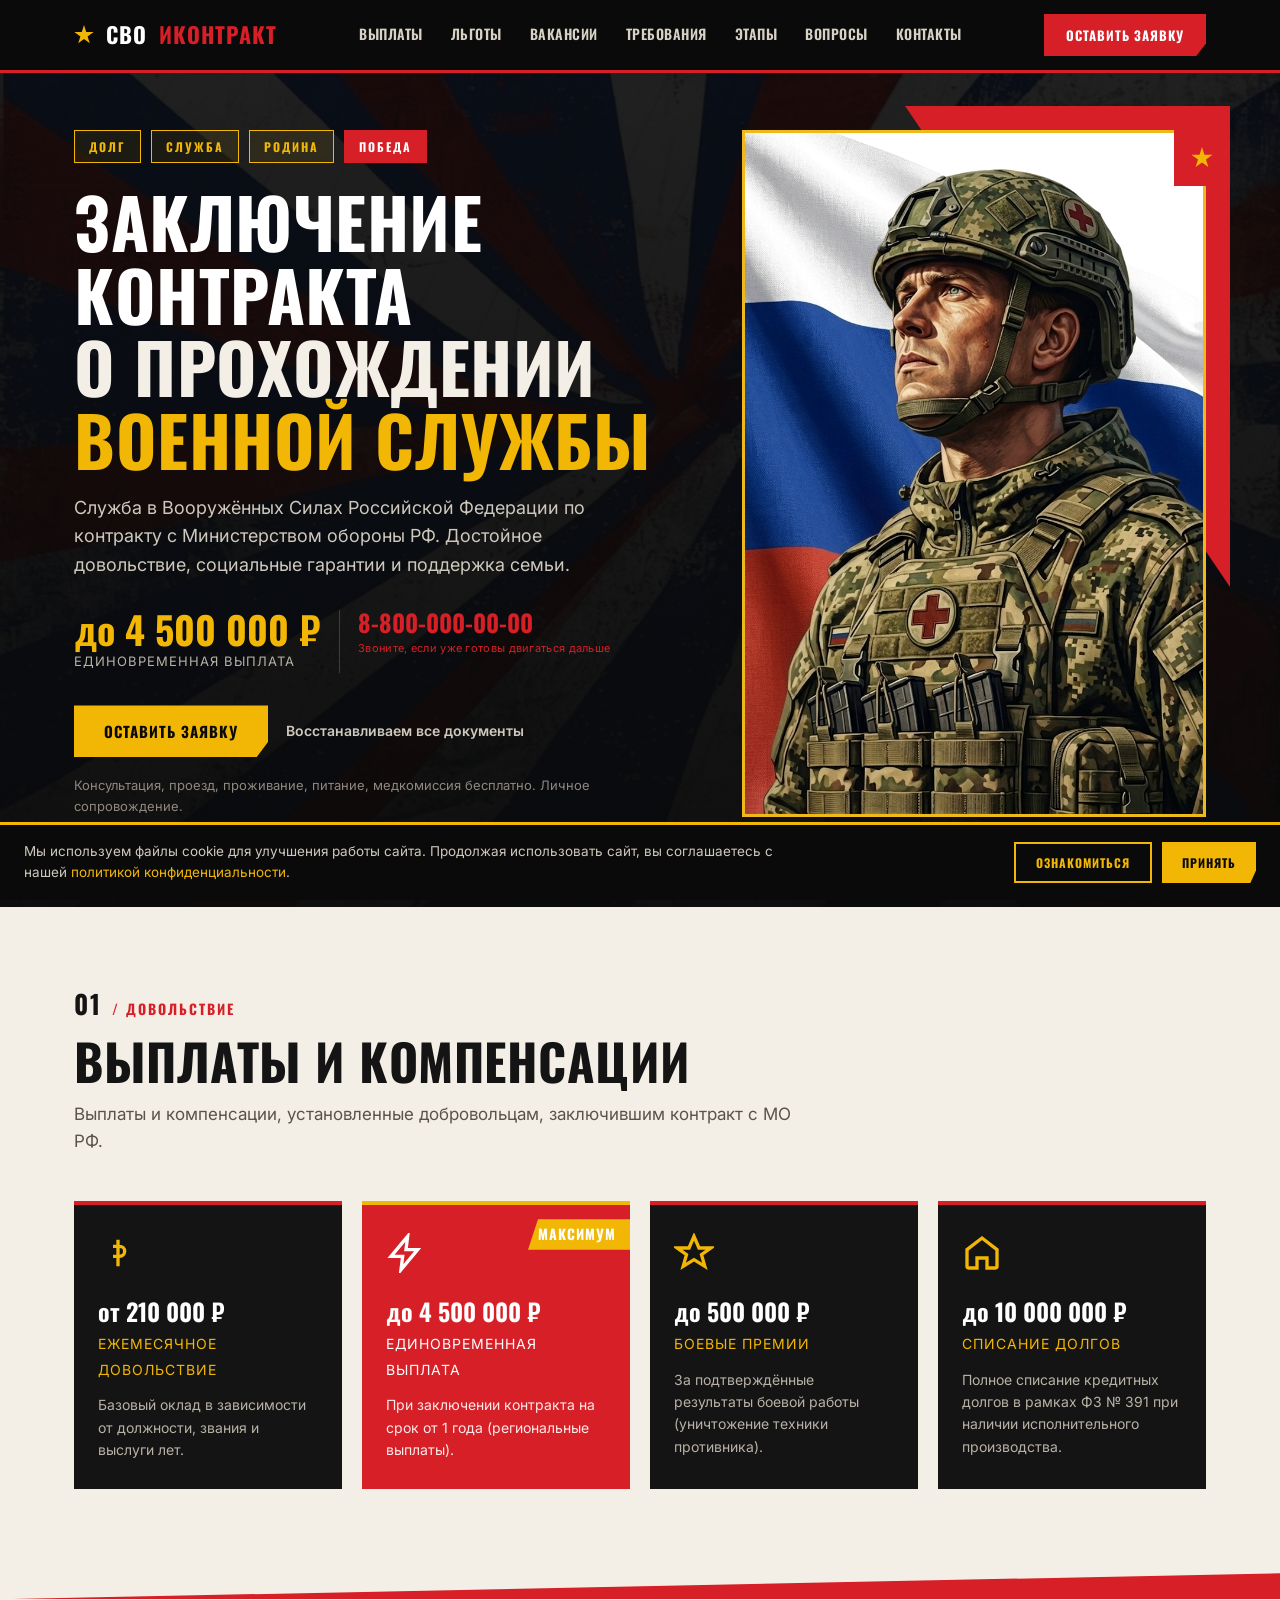
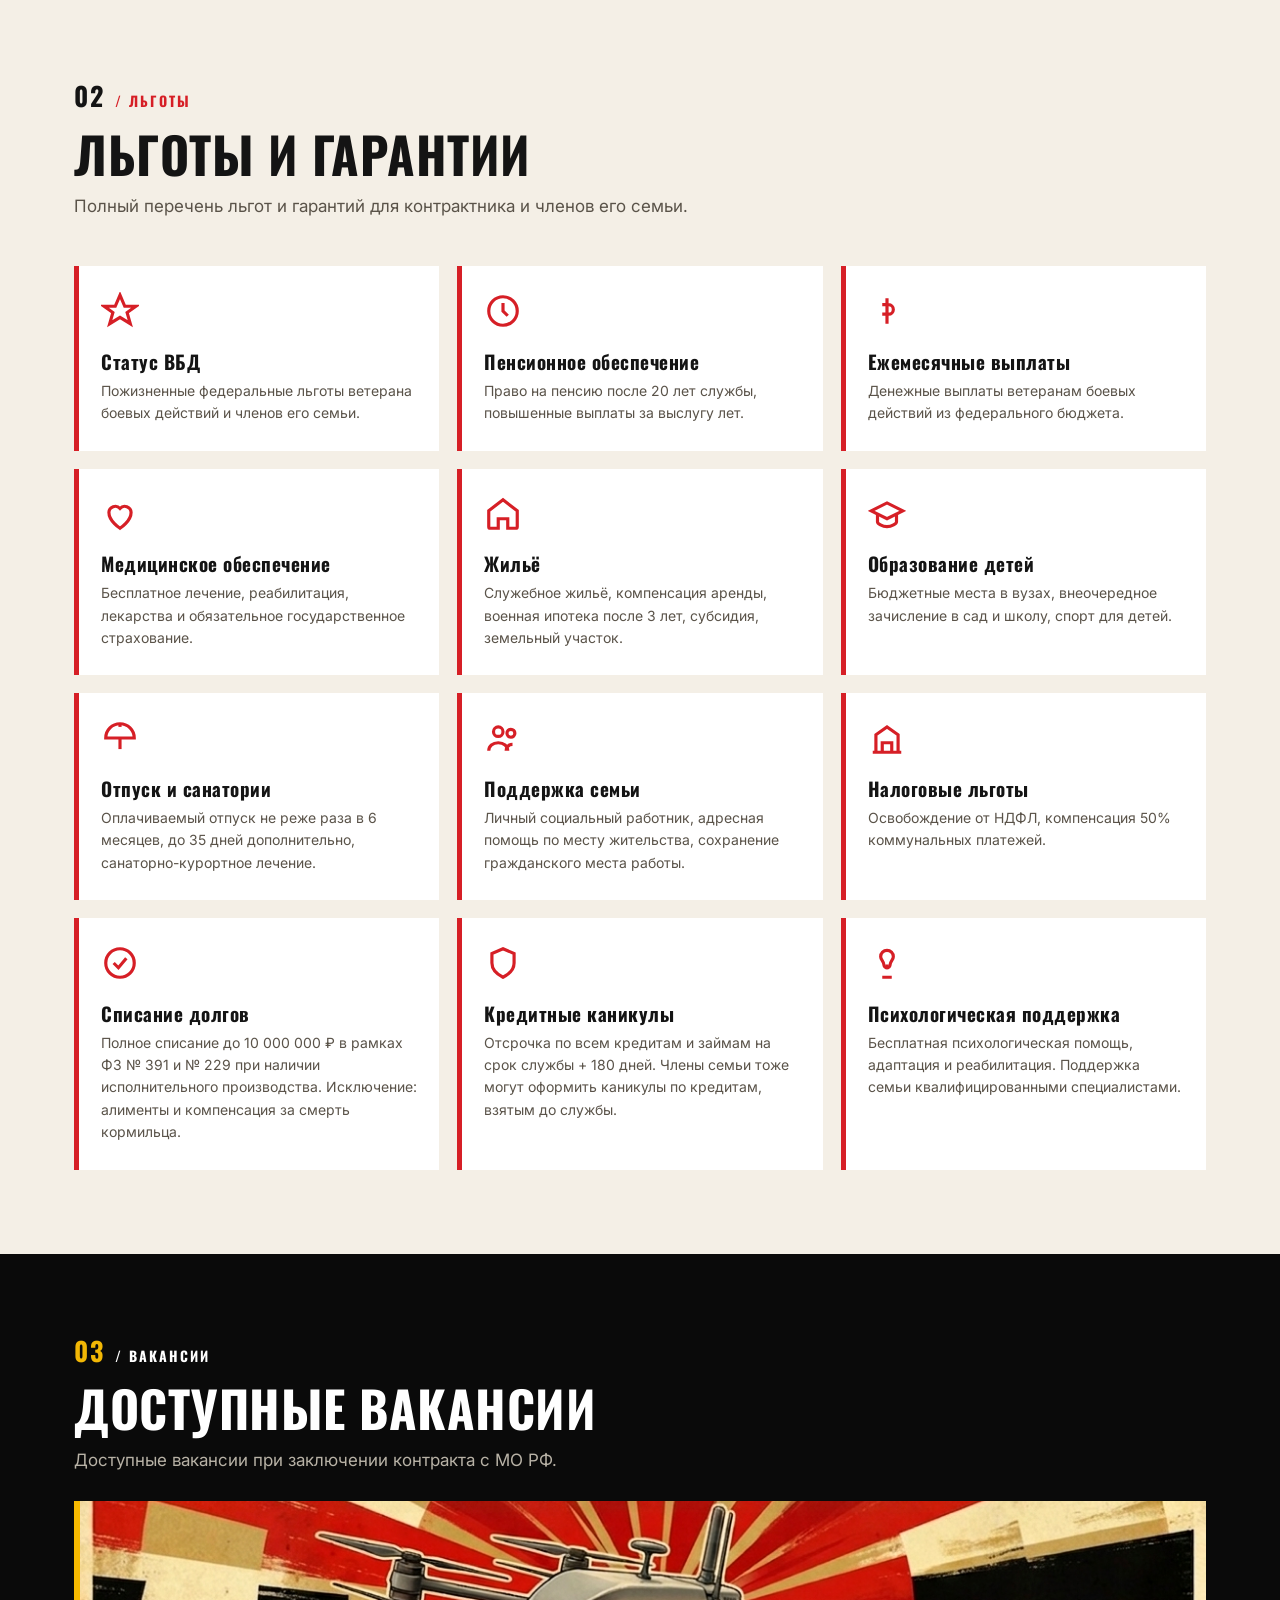
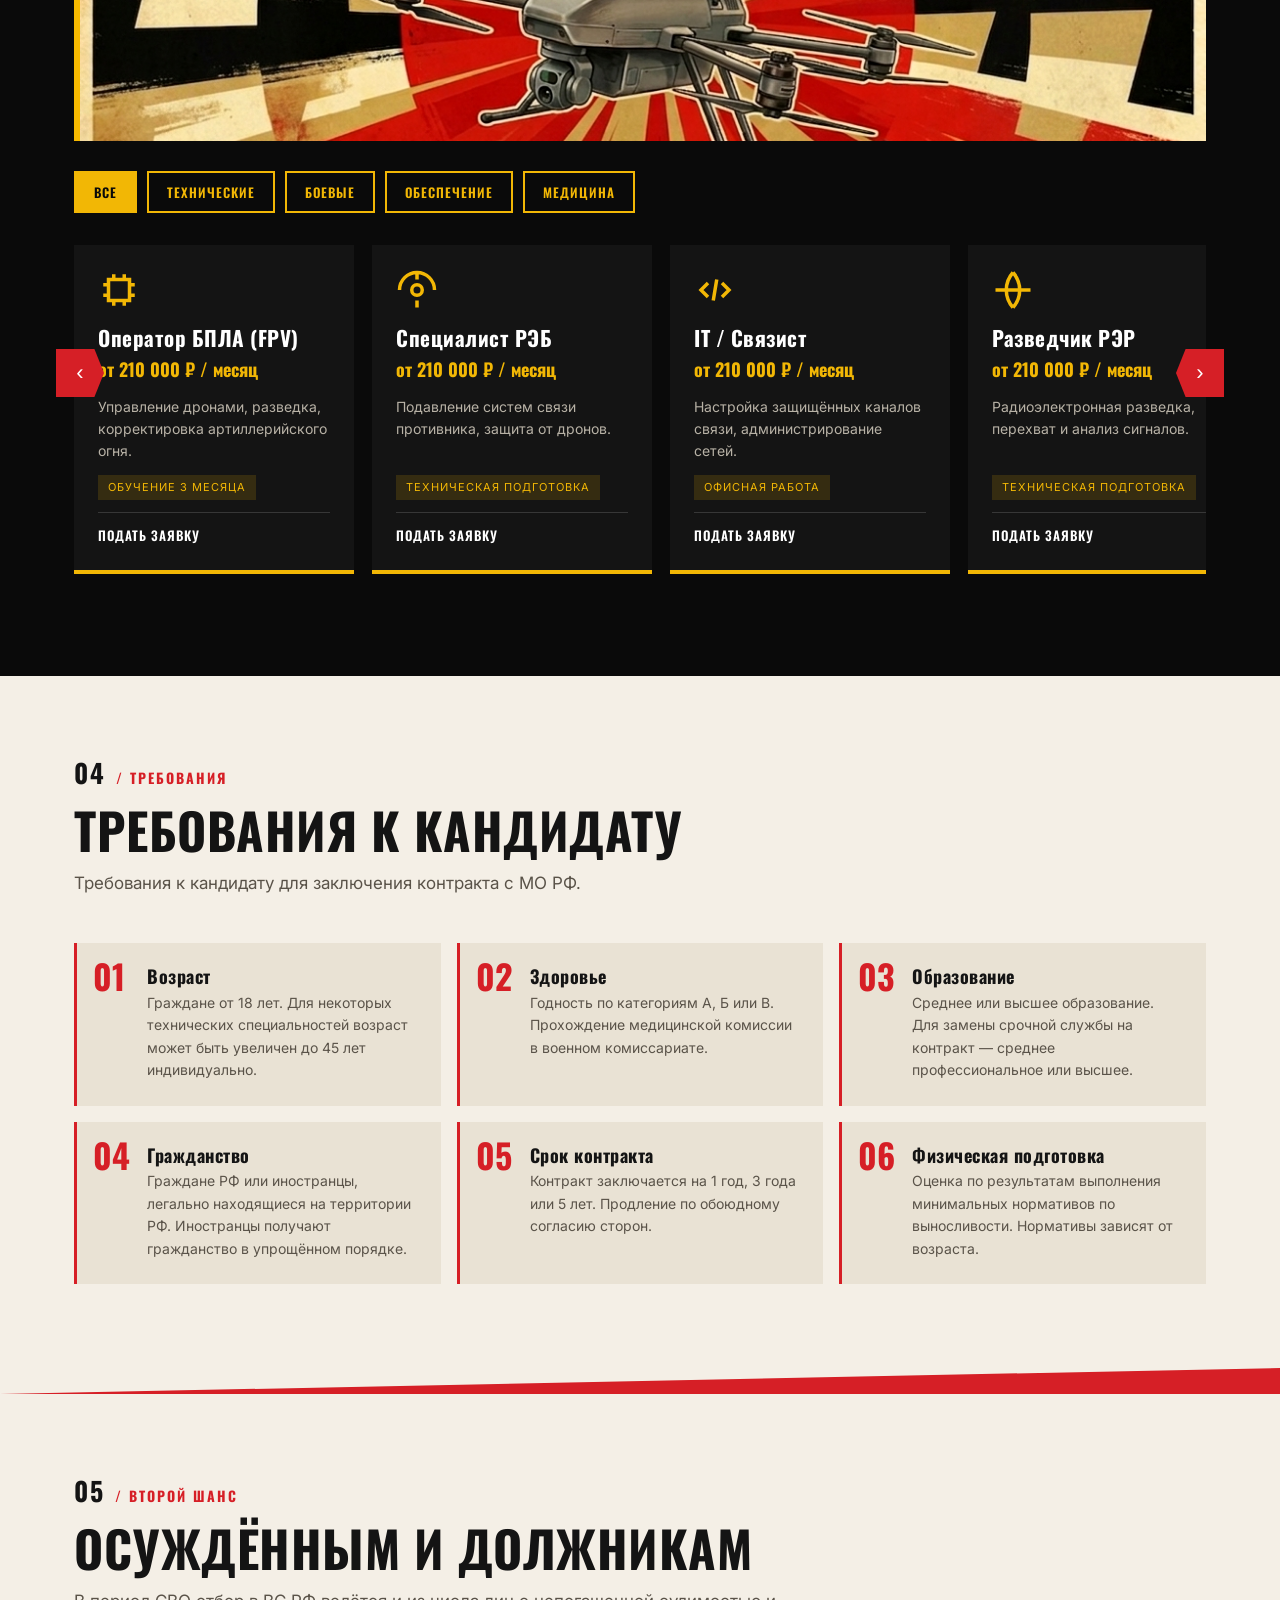
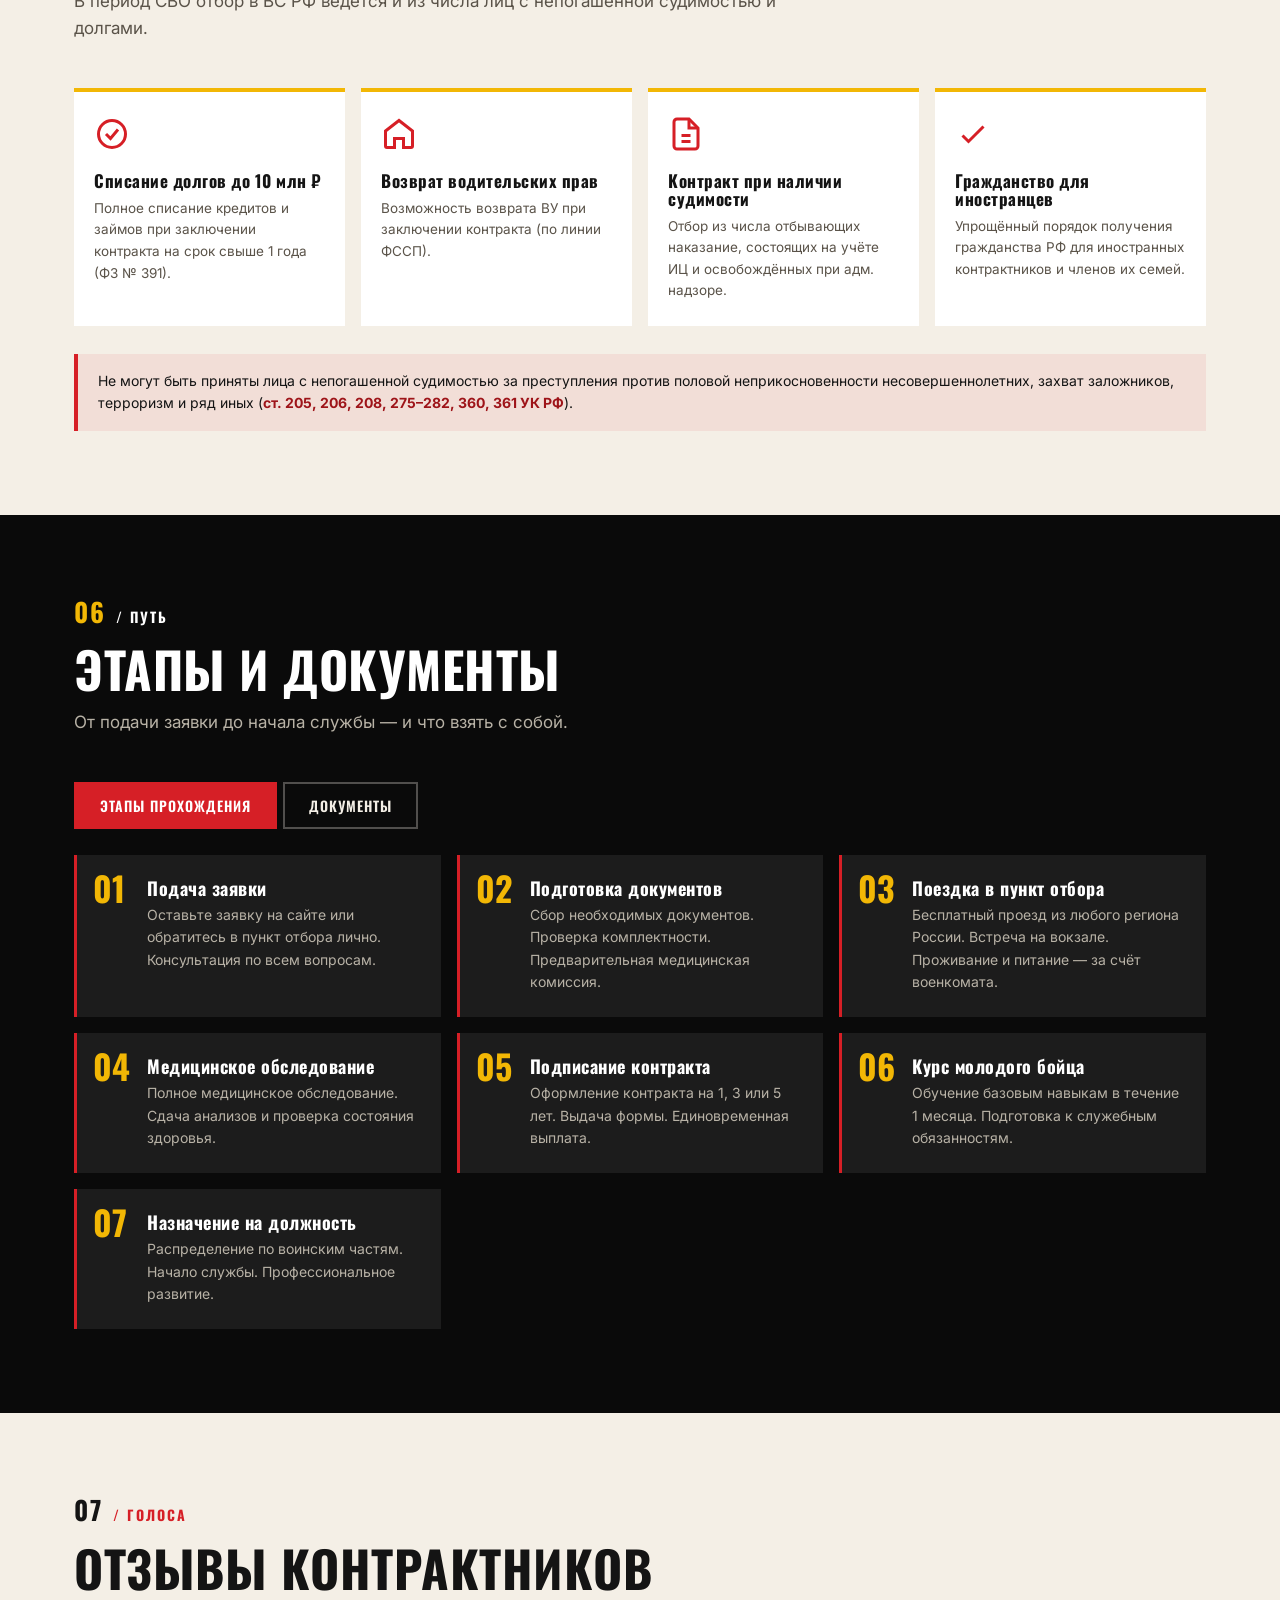
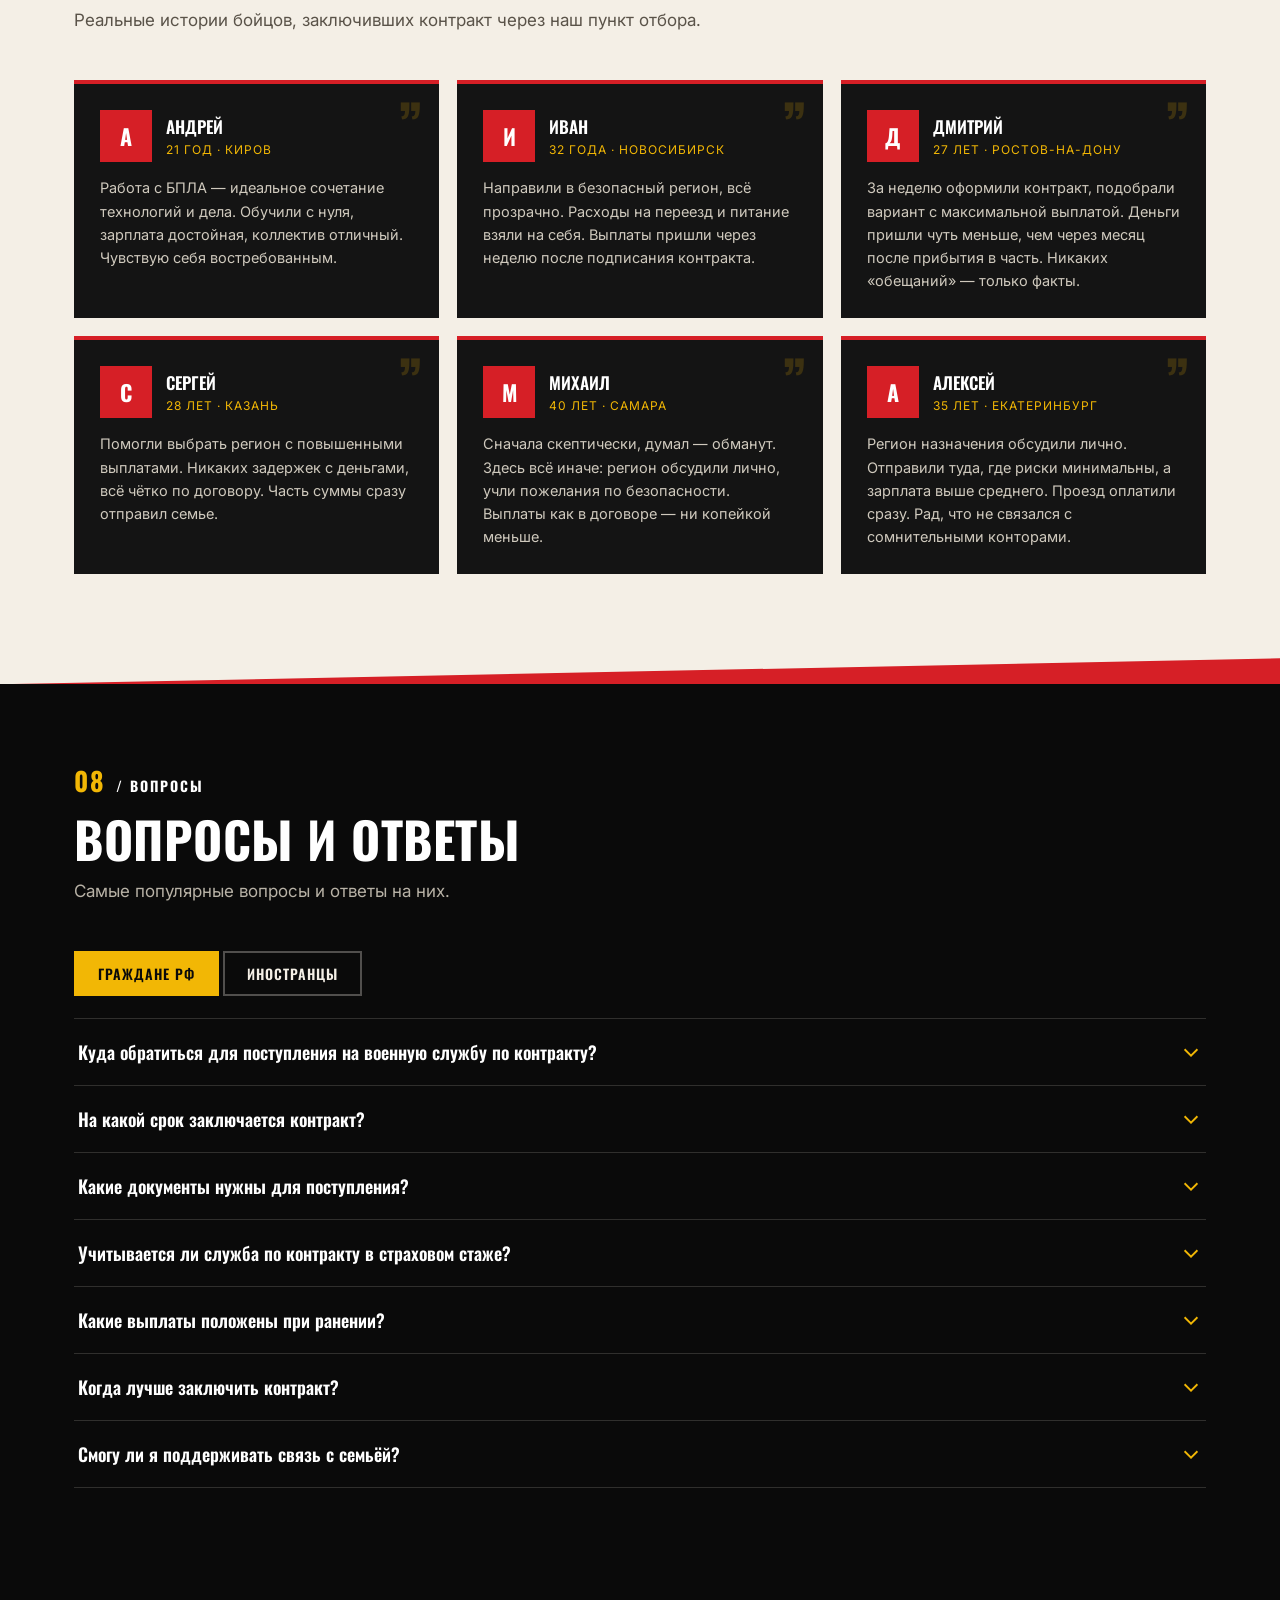
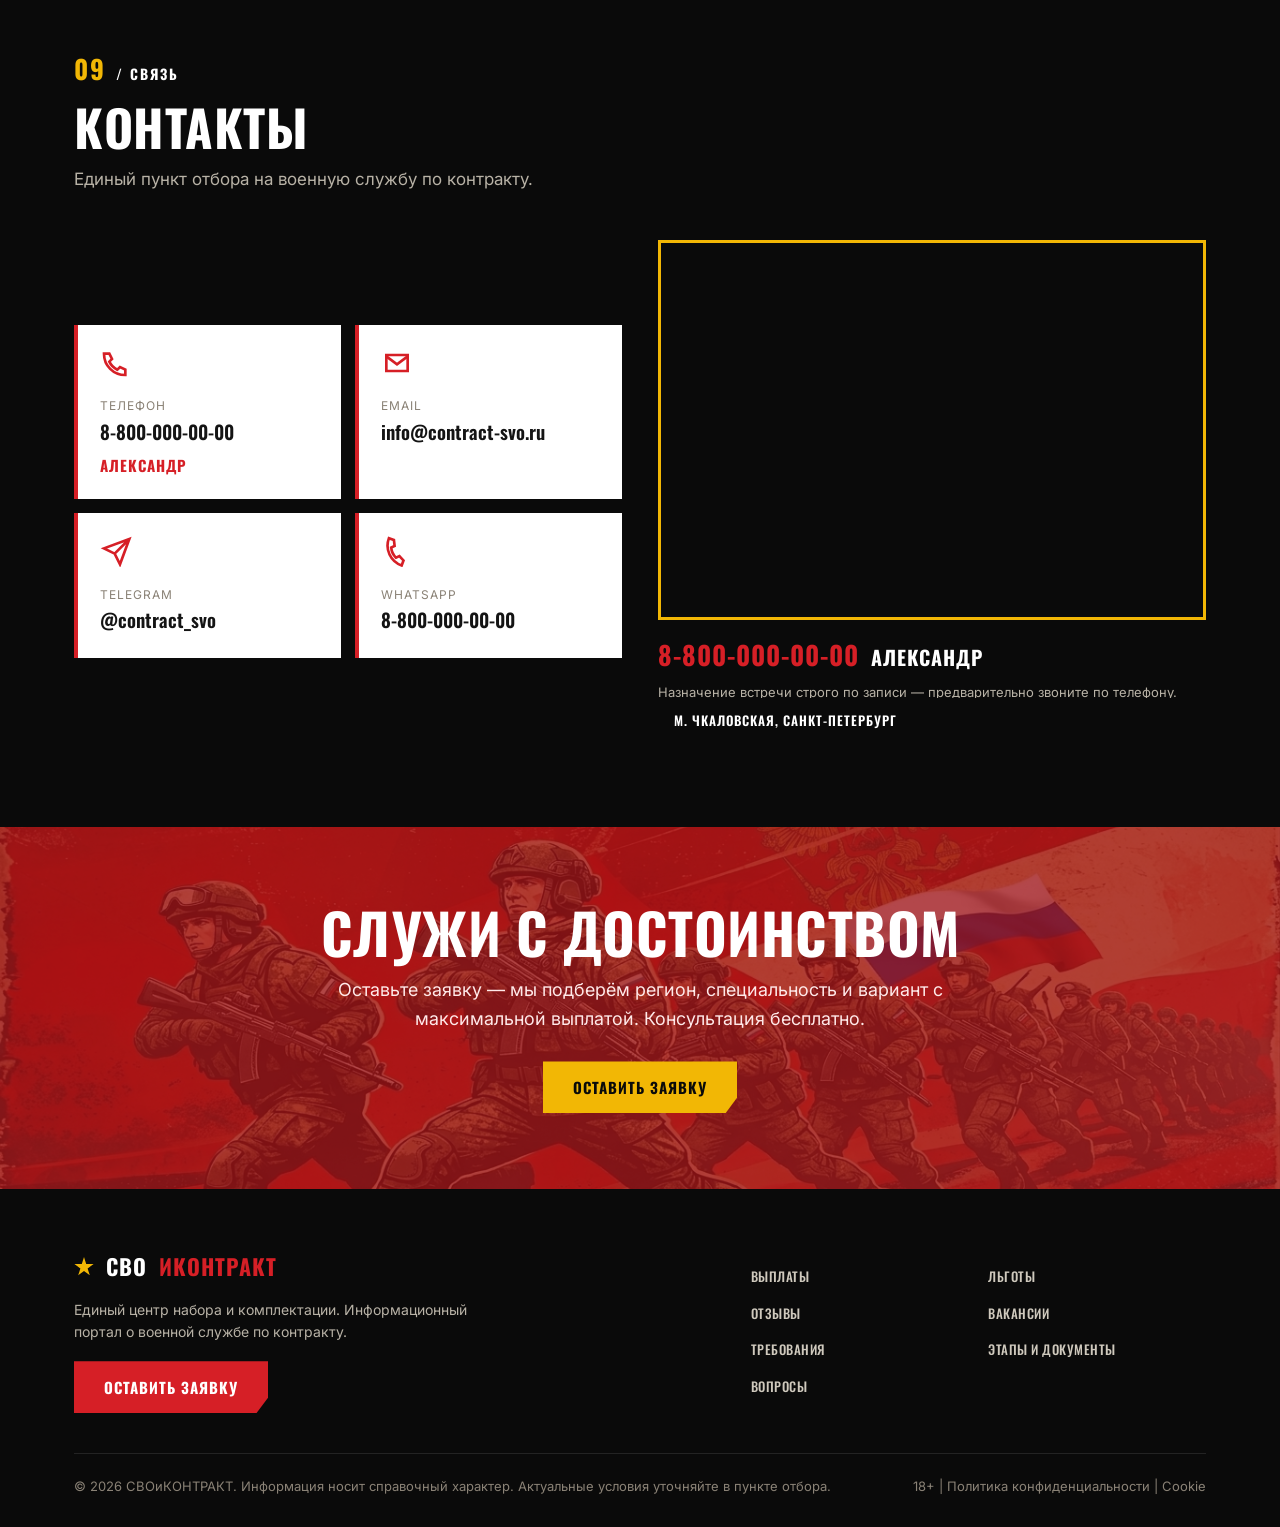
==== index.html @ a51c1da1 "Обновление contract-poster: hero-bg.png, переименование СВОиКОНТРАКТ, правки контента" ====
<!DOCTYPE html>
<html lang="ru">
<head>
  <meta charset="UTF-8">
  <meta name="viewport" content="width=device-width, initial-scale=1.0">
  <title>Служба по контракту — ВС РФ | Единый пункт отбора</title>
  <meta name="description" content="Заключение контракта с МО РФ. Единовременная выплата до 4 500 000 ₽, сумма выплат за первый год до 10 000 000 ₽. Единый пункт отбора: ул. Вокзальная, д. 22/2.">
  <meta name="keywords" content="служба по контракту, ВС РФ, контрактник, вакансии, выплаты, единовременная выплата, БПЛА, пункт отбора, СВО">
  <meta name="author" content="СВОиКОНТРАКТ">
  <meta name="robots" content="index, follow, max-image-preview:large">
  <meta name="theme-color" content="#d61f26">
  <meta name="format-detection" content="telephone=no">
  <link rel="canonical" href="https://contract-svo.ru/">

  <!-- Open Graph -->
  <meta property="og:type" content="website">
  <meta property="og:locale" content="ru_RU">
  <meta property="og:site_name" content="СВОиКОНТРАКТ">
  <meta property="og:title" content="Служба по контракту — ВС РФ | Единый пункт отбора">
  <meta property="og:description" content="Единовременная выплата до 4 500 000 ₽. Сумма выплат за первый год до 10 000 000 ₽. Вакансии, льготы, этапы оформления.">
  <meta property="og:url" content="https://contract-svo.ru/">
  <meta property="og:image" content="https://contract-svo.ru/assets/images/hero-soldier.png">
  <meta property="og:image:width" content="1024">
  <meta property="og:image:height" content="1280">
  <meta property="og:image:alt" content="Военнослужащий ВС РФ">

  <!-- Twitter -->
  <meta name="twitter:card" content="summary_large_image">
  <meta name="twitter:title" content="Служба по контракту — ВС РФ | Единый пункт отбора">
  <meta name="twitter:description" content="Единовременная выплата до 4 500 000 ₽. Вакансии, льготы, этапы оформления контракта.">
  <meta name="twitter:image" content="https://contract-svo.ru/assets/images/hero-soldier.png">

  <!-- Favicon -->
  <link rel="icon" href="data:image/svg+xml,%3Csvg xmlns='http://www.w3.org/2000/svg' viewBox='0 0 32 32'%3E%3Crect width='32' height='32' fill='%230a0a0a'/%3E%3Cpath d='M16 5l2.5 7H26l-6 4.5 2.3 7.5L16 20l-6.3 4 2.3-7.5L6 12h7.5z' fill='%23f2b705'/%3E%3C/svg%3E">

  <link rel="preconnect" href="https://fonts.googleapis.com">
  <link rel="preconnect" href="https://fonts.gstatic.com" crossorigin>
  <link href="https://fonts.googleapis.com/css2?family=Oswald:wght@400;500;600;700&family=Inter:wght@400;500;600;700&display=swap" rel="stylesheet">
  <link rel="stylesheet" href="css/style.css">

  <!-- Structured data -->
  <script type="application/ld+json">
  {
    "@context": "https://schema.org",
    "@type": "Organization",
    "name": "СВОиКОНТРАКТ",
    "url": "https://contract-svo.ru/",
    "description": "Единый пункт отбора на военную службу по контракту ВС РФ.",
    "logo": "https://contract-svo.ru/assets/images/hero-soldier.png",
    "address": {
      "@type": "PostalAddress",
      "streetAddress": "м. Чкаловская, Санкт-Петербург",
      "addressCountry": "RU"
    },
    "contactPoint": [
      { "@type": "ContactPoint", "telephone": "+7-800-000-00-00", "contactType": "sales", "availableLanguage": "Russian" },
      { "@type": "ContactPoint", "email": "info@contract-svo.ru", "contactType": "customer support", "availableLanguage": "Russian" }
    ]
  }
  </script>
  <script type="application/ld+json">
  {
    "@context": "https://schema.org",
    "@type": "WebSite",
    "name": "СВОиКОНТРАКТ",
    "url": "https://contract-svo.ru/",
    "inLanguage": "ru"
  }
  </script>
</head>
<body>

  <!-- ============ HEADER ============ -->
  <header class="site-header">
    <div class="container header-inner">
      <a href="#top" class="brand"><span class="star"></span>СВО<span class="accent">иКОНТРАКТ</span></a>
      <nav>
        <ul class="nav-links" id="navLinks">
          <li><a href="#payments">Выплаты</a></li>
          <li><a href="#benefits">Льготы</a></li>
          <li><a href="#vacancies">Вакансии</a></li>
          <li><a href="#requirements">Требования</a></li>
          <li><a href="#stages">Этапы</a></li>
          <li><a href="#faq">Вопросы</a></li>
          <li><a href="#contacts">Контакты</a></li>
        </ul>
      </nav>
      <div class="header-cta">
        <button class="btn apply-trigger">Оставить заявку</button>
        <button class="nav-toggle" id="navToggle" aria-label="Меню"><span></span><span></span><span></span></button>
      </div>
    </div>
  </header>

  <!-- ============ HERO ============ -->
  <section class="hero" id="top">
    <div class="hero-bg"></div>
    <div class="container hero-grid">
      <div class="hero-content">
        <div class="hero-badges">
          <span class="badge">Долг</span>
          <span class="badge">Служба</span>
          <span class="badge">Родина</span>
          <span class="badge badge--solid">Победа</span>
        </div>
        <h1>Заключение контракта<br><span class="wh nowrap">о прохождении</span> <span class="accent nowrap">военной службы</span></h1>
        <p class="hero-sub">Служба в Вооружённых Силах Российской Федерации по контракту с Министерством обороны РФ. Достойное довольствие, социальные гарантии и поддержка семьи.</p>
        <div class="hero-stats">
          <div class="hero-stat"><b>до 4 500 000 ₽</b><span>Единовременная выплата</span></div>
          <div class="hero-stat hero-stat--phone"><b><a href="tel:88000000000">8-800-000-00-00</a></b><span>Звоните, если уже готовы двигаться дальше</span></div>
        </div>
        <div class="hero-cta-row">
          <button class="btn btn-gold apply-trigger">Оставить заявку</button>
          <span class="hero-cta-note">Восстанавливаем все документы</span>
        </div>
        <p class="hero-note">Консультация, проезд, проживание, питание, медкомиссия бесплатно. Личное сопровождение.</p>
      </div>
      <div class="hero-figure">
        <span class="corner-mark"><span class="star"></span></span>
        <img src="assets/images/hero-soldier.png" alt="Военнослужащий ВС РФ">
      </div>
    </div>
  </section>

  <!-- ============ PAYMENTS ============ -->
  <section class="section" id="payments">
    <div class="container">
      <div class="section-head reveal">
        <span class="sec-mark"><b>01</b> / Довольствие</span>
        <h2 class="section-title">Выплаты и компенсации</h2>
        <p class="section-sub">Выплаты и компенсации, установленные добровольцам, заключившим контракт с МО РФ.</p>
      </div>
      <div class="pay-grid reveal">
        <div class="pay-card">
          <svg class="pay-icon" viewBox="0 0 24 24" fill="none" stroke="currentColor" stroke-width="2"><path d="M12 4v16M9 8h4a3 3 0 010 6H9"/></svg>
          <b>от 210 000 ₽</b><span>Ежемесячное довольствие</span>
          <p>Базовый оклад в зависимости от должности, звания и выслуги лет.</p>
        </div>
        <div class="pay-card pay-card--hl">
          <span class="pay-badge">Максимум</span>
          <svg class="pay-icon" viewBox="0 0 24 24" fill="none" stroke="currentColor" stroke-width="2"><path d="M13 2L3 14h7l-1 8 10-12h-7l1-8z"/></svg>
          <b>до 4 500 000 ₽</b><span>Единовременная выплата</span>
          <p>При заключении контракта на срок от 1 года (региональные выплаты).</p>
        </div>
        <div class="pay-card">
          <svg class="pay-icon" viewBox="0 0 24 24" fill="none" stroke="currentColor" stroke-width="2"><path d="M12 2l3 7h7l-5.5 4 2 7L12 16l-6.5 4 2-7L2 9h7z"/></svg>
          <b>до 500 000 ₽</b><span>Боевые премии</span>
          <p>За подтверждённые результаты боевой работы (уничтожение техники противника).</p>
        </div>
        <div class="pay-card">
          <svg class="pay-icon" viewBox="0 0 24 24" fill="none" stroke="currentColor" stroke-width="2"><path d="M3 10l9-7 9 7v10a1 1 0 01-1 1h-5v-6H9v6H4a1 1 0 01-1-1z"/></svg>
          <b>до 10 000 000 ₽</b><span>Списание долгов</span>
          <p>Полное списание кредитных долгов в рамках ФЗ № 391 при наличии исполнительного производства.</p>
        </div>
      </div>
    </div>
  </section>

  <div class="diag-divider"></div>

  <!-- ============ BENEFITS ============ -->
  <section class="section" id="benefits">
    <div class="container">
      <div class="section-head reveal">
        <span class="sec-mark"><b>02</b> / Льготы</span>
        <h2 class="section-title">Льготы и гарантии</h2>
        <p class="section-sub">Полный перечень льгот и гарантий для контрактника и членов его семьи.</p>
      </div>
      <div class="ben-grid reveal">
        <div class="ben-card"><svg class="ben-icon" viewBox="0 0 24 24" fill="none" stroke="currentColor" stroke-width="2"><path d="M12 2l3 7h7l-5.5 4 2 7L12 16l-6.5 4 2-7L2 9h7z"/></svg><h4>Статус ВБД</h4><p>Пожизненные федеральные льготы ветерана боевых действий и членов его семьи.</p></div>
        <div class="ben-card"><svg class="ben-icon" viewBox="0 0 24 24" fill="none" stroke="currentColor" stroke-width="2"><circle cx="12" cy="12" r="9"/><path d="M12 7v5l3 3"/></svg><h4>Пенсионное обеспечение</h4><p>Право на пенсию после 20 лет службы, повышенные выплаты за выслугу лет.</p></div>
        <div class="ben-card"><svg class="ben-icon" viewBox="0 0 24 24" fill="none" stroke="currentColor" stroke-width="2"><path d="M12 4v16M9 8h4a3 3 0 010 6H9"/></svg><h4>Ежемесячные выплаты</h4><p>Денежные выплаты ветеранам боевых действий из федерального бюджета.</p></div>
        <div class="ben-card"><svg class="ben-icon" viewBox="0 0 24 24" fill="none" stroke="currentColor" stroke-width="2"><path d="M12 21s-7-4.5-7-10a4 4 0 017-2.5A4 4 0 0119 11c0 5.5-7 10-7 10z"/></svg><h4>Медицинское обеспечение</h4><p>Бесплатное лечение, реабилитация, лекарства и обязательное государственное страхование.</p></div>
        <div class="ben-card"><svg class="ben-icon" viewBox="0 0 24 24" fill="none" stroke="currentColor" stroke-width="2"><path d="M3 10l9-7 9 7v10a1 1 0 01-1 1h-5v-6H9v6H4a1 1 0 01-1-1z"/></svg><h4>Жильё</h4><p>Служебное жильё, компенсация аренды, военная ипотека после 3 лет, субсидия, земельный участок.</p></div>
        <div class="ben-card"><svg class="ben-icon" viewBox="0 0 24 24" fill="none" stroke="currentColor" stroke-width="2"><path d="M22 10L12 5 2 10l10 5 10-5z"/><path d="M6 12v5c0 1 3 3 6 3s6-2 6-3v-5"/></svg><h4>Образование детей</h4><p>Бюджетные места в вузах, внеочередное зачисление в сад и школу, спорт для детей.</p></div>
        <div class="ben-card"><svg class="ben-icon" viewBox="0 0 24 24" fill="none" stroke="currentColor" stroke-width="2"><path d="M3 12a9 9 0 0118 0z"/><path d="M12 12v7"/><path d="M12 3v2"/></svg><h4>Отпуск и санатории</h4><p>Оплачиваемый отпуск не реже раза в 6 месяцев, до 35 дней дополнительно, санаторно-курортное лечение.</p></div>
        <div class="ben-card"><svg class="ben-icon" viewBox="0 0 24 24" fill="none" stroke="currentColor" stroke-width="2"><circle cx="9" cy="8" r="3"/><circle cx="17" cy="9" r="2.5"/><path d="M3 20c0-3 2.5-5 6-5s6 2 6 5M14 20c0-2 1.5-4 4-4"/></svg><h4>Поддержка семьи</h4><p>Личный социальный работник, адресная помощь по месту жительства, сохранение гражданского места работы.</p></div>
        <div class="ben-card"><svg class="ben-icon" viewBox="0 0 24 24" fill="none" stroke="currentColor" stroke-width="2"><path d="M3 21h18M5 21V10l7-5 7 5v11M9 21v-6h6v6"/></svg><h4>Налоговые льготы</h4><p>Освобождение от НДФЛ, компенсация 50% коммунальных платежей.</p></div>
        <div class="ben-card"><svg class="ben-icon" viewBox="0 0 24 24" fill="none" stroke="currentColor" stroke-width="2"><circle cx="12" cy="12" r="9"/><path d="M8 12l3 3 5-6"/></svg><h4>Списание долгов</h4><p>Полное списание до 10 000 000 ₽ в рамках ФЗ № 391 и № 229 при наличии исполнительного производства. Исключение: алименты и компенсация за смерть кормильца.</p></div>
        <div class="ben-card"><svg class="ben-icon" viewBox="0 0 24 24" fill="none" stroke="currentColor" stroke-width="2"><path d="M12 3l7 3v6c0 4-3 7-7 9-4-2-7-5-7-9V6z"/></svg><h4>Кредитные каникулы</h4><p>Отсрочка по всем кредитам и займам на срок службы + 180 дней. Члены семьи тоже могут оформить каникулы по кредитам, взятым до службы.</p></div>
        <div class="ben-card"><svg class="ben-icon" viewBox="0 0 24 24" fill="none" stroke="currentColor" stroke-width="2"><path d="M12 4a4 4 0 014 4c0 2-2 3-2 5a2 2 0 11-4 0c0-2-2-3-2-5a4 4 0 014-4z"/><path d="M12 13v3M9 21h6"/></svg><h4>Психологическая поддержка</h4><p>Бесплатная психологическая помощь, адаптация и реабилитация. Поддержка семьи квалифицированными специалистами.</p></div>
      </div>
    </div>
  </section>

  <!-- ============ VACANCIES ============ -->
  <section class="section section--dark" id="vacancies">
    <div class="container">
      <div class="section-head reveal">
        <span class="sec-mark"><b>03</b> / Вакансии</span>
        <h2 class="section-title">Доступные вакансии</h2>
        <p class="section-sub">Доступные вакансии при заключении контракта с МО РФ.</p>
      </div>
      <div class="vac-media reveal"><img src="assets/images/unit-bpla.png" alt="Оператор БПЛА и расчёт"></div>
      <div class="filter-row reveal" id="filterRow">
        <button class="filter-btn active" data-filter="all">Все</button>
        <button class="filter-btn" data-filter="tech">Технические</button>
        <button class="filter-btn" data-filter="combat">Боевые</button>
        <button class="filter-btn" data-filter="support">Обеспечение</button>
        <button class="filter-btn" data-filter="medical">Медицина</button>
      </div>
      <div class="vac-wrapper reveal">
        <button class="carousel-btn carousel-prev" id="carouselPrev" aria-label="Назад">‹</button>
        <div class="vac-carousel" id="vacanciesCarousel">
          <article class="vac-card" data-cat="tech"><svg class="vac-icon" viewBox="0 0 24 24" fill="none" stroke="currentColor" stroke-width="2"><rect x="6" y="6" width="12" height="12"/><path d="M9 3v3M15 3v3M9 18v3M15 18v3M3 9h3M3 15h3M18 9h3M18 15h3"/></svg><h4>Оператор БПЛА (FPV)</h4><div class="vac-salary">от 210 000 ₽ / месяц</div><p>Управление дронами, разведка, корректировка артиллерийского огня.</p><span class="vac-tag">Обучение 3 месяца</span><span class="apply-link apply-trigger" data-specialty="uav">Подать заявку</span></article>
          <article class="vac-card" data-cat="tech"><svg class="vac-icon" viewBox="0 0 24 24" fill="none" stroke="currentColor" stroke-width="2"><circle cx="12" cy="12" r="3"/><path d="M2 12a10 10 0 0120 0M22 12a10 10 0 00-20 0M12 2v4M12 18v4"/></svg><h4>Специалист РЭБ</h4><div class="vac-salary">от 210 000 ₽ / месяц</div><p>Подавление систем связи противника, защита от дронов.</p><span class="vac-tag">Техническая подготовка</span><span class="apply-link apply-trigger" data-specialty="reb">Подать заявку</span></article>
          <article class="vac-card" data-cat="tech"><svg class="vac-icon" viewBox="0 0 24 24" fill="none" stroke="currentColor" stroke-width="2"><path d="M8 8l-4 4 4 4M16 8l4 4-4 4M13 6l-2 12"/></svg><h4>IT / Связист</h4><div class="vac-salary">от 210 000 ₽ / месяц</div><p>Настройка защищённых каналов связи, администрирование сетей.</p><span class="vac-tag">Офисная работа</span><span class="apply-link apply-trigger" data-specialty="it">Подать заявку</span></article>
          <article class="vac-card" data-cat="tech"><svg class="vac-icon" viewBox="0 0 24 24" fill="none" stroke="currentColor" stroke-width="2"><path d="M2 12h20M12 2a15 15 0 010 20M12 2a15 15 0 000 20"/></svg><h4>Разведчик РЭР</h4><div class="vac-salary">от 210 000 ₽ / месяц</div><p>Радиоэлектронная разведка, перехват и анализ сигналов.</p><span class="vac-tag">Техническая подготовка</span><span class="apply-link apply-trigger" data-specialty="rer">Подать заявку</span></article>
          <article class="vac-card" data-cat="tech"><svg class="vac-icon" viewBox="0 0 24 24" fill="none" stroke="currentColor" stroke-width="2"><path d="M3 14h18v3a1.5 1.5 0 01-1.5 1.5H4.5A1.5 1.5 0 013 17z"/><path d="M7 14v-3a3 3 0 016 0v3"/><path d="M13 11.5h8"/><path d="M5 18.5h14"/></svg><h4>Танкист (наводчик-оператор)</h4><div class="vac-salary">от 210 000 ₽ / месяц</div><p>Управление и ведение огня из танка, наведение вооружения.</p><span class="vac-tag">Боевая техника</span><span class="apply-link apply-trigger" data-specialty="tank">Подать заявку</span></article>
          <article class="vac-card" data-cat="tech"><svg class="vac-icon" viewBox="0 0 24 24" fill="none" stroke="currentColor" stroke-width="2"><circle cx="12" cy="12" r="9"/><circle cx="12" cy="12" r="3.5"/><path d="M12 2v4M12 18v4M2 12h4M18 12h4"/></svg><h4>Оператор ПТРК</h4><div class="vac-salary">от 210 000 ₽ / месяц</div><p>Работа с противотанковыми ракетными комплексами.</p><span class="vac-tag">Высокая точность</span><span class="apply-link apply-trigger" data-specialty="ptrk">Подать заявку</span></article>
          <article class="vac-card" data-cat="tech"><svg class="vac-icon" viewBox="0 0 24 24" fill="none" stroke="currentColor" stroke-width="2"><path d="M12 3l8 3v6c0 5-3.5 8-8 9-4.5-1-8-4-8-9V6z"/></svg><h4>Специалист РХБЗ</h4><div class="vac-salary">от 210 000 ₽ / месяц</div><p>Радиационная, химическая и биологическая защита войск.</p><span class="vac-tag">Специальная подготовка</span><span class="apply-link apply-trigger" data-specialty="rhbz">Подать заявку</span></article>
          <article class="vac-card" data-cat="combat"><svg class="vac-icon" viewBox="0 0 24 24" fill="none" stroke="currentColor" stroke-width="2"><circle cx="12" cy="12" r="9"/><circle cx="12" cy="12" r="3.5"/></svg><h4>Стрелок-штурмовик</h4><div class="vac-salary">от 210 000 ₽ / месяц</div><p>Выполнение боевых задач в составе штурмовых групп.</p><span class="vac-tag">Боевая подготовка</span><span class="apply-link apply-trigger" data-specialty="assault">Подать заявку</span></article>
          <article class="vac-card" data-cat="combat"><svg class="vac-icon" viewBox="0 0 24 24" fill="none" stroke="currentColor" stroke-width="2"><circle cx="12" cy="12" r="9"/><circle cx="12" cy="12" r="3.5"/><path d="M12 3v3M12 18v3"/></svg><h4>Снайпер</h4><div class="vac-salary">от 210 000 ₽ / месяц</div><p>Точечная борьба с живой силой и техникой противника.</p><span class="vac-tag">Высокая точность</span><span class="apply-link apply-trigger" data-specialty="sniper">Подать заявку</span></article>
          <article class="vac-card" data-cat="combat"><svg class="vac-icon" viewBox="0 0 24 24" fill="none" stroke="currentColor" stroke-width="2"><circle cx="12" cy="12" r="9"/><circle cx="12" cy="12" r="3.5"/><path d="M12 3v3M12 18v3M3 12h3M18 12h3"/></svg><h4>Артиллерист</h4><div class="vac-salary">от 210 000 ₽ / месяц</div><p>Расчёт данных для стрельбы, наведение артиллерийских систем.</p><span class="vac-tag">Математические навыки</span><span class="apply-link apply-trigger" data-specialty="artillery">Подать заявку</span></article>
          <article class="vac-card" data-cat="combat"><svg class="vac-icon" viewBox="0 0 24 24" fill="none" stroke="currentColor" stroke-width="2"><path d="M12 2l3 7v9a2 2 0 01-2 2h-2a2 2 0 01-2-2V9z"/><path d="M9 18l-3 3M15 18l3 3"/><path d="M9 12h6"/></svg><h4>Гранатомётчик</h4><div class="vac-salary">от 210 000 ₽ / месяц</div><p>Поражение живой силы и техники из гранатомётов.</p><span class="vac-tag">Боевая подготовка</span><span class="apply-link apply-trigger" data-specialty="grenade">Подать заявку</span></article>
          <article class="vac-card" data-cat="combat"><svg class="vac-icon" viewBox="0 0 24 24" fill="none" stroke="currentColor" stroke-width="2"><path d="M3 8l9-3 9 3-9 3z"/><path d="M3 8v8l9 3 9-3V8"/></svg><h4>Пулемётчик</h4><div class="vac-salary">от 210 000 ₽ / месяц</div><p>Поддержка огнём, удержание рубежей, уничтожение целей.</p><span class="vac-tag">Боевая подготовка</span><span class="apply-link apply-trigger" data-specialty="mg">Подать заявку</span></article>
          <article class="vac-card" data-cat="combat"><svg class="vac-icon" viewBox="0 0 24 24" fill="none" stroke="currentColor" stroke-width="2"><circle cx="11" cy="11" r="7"/><path d="M21 21l-4-4"/></svg><h4>Разведчик</h4><div class="vac-salary">от 210 000 ₽ / месяц</div><p>Скрытое наблюдение, поиск и обнаружение противника.</p><span class="vac-tag">Спецподготовка</span><span class="apply-link apply-trigger" data-specialty="recon">Подать заявку</span></article>
          <article class="vac-card" data-cat="combat"><svg class="vac-icon" viewBox="0 0 24 24" fill="none" stroke="currentColor" stroke-width="2"><path d="M12 2a7 7 0 00-7 7c0 4 3 7 7 13 4-6 7-9 7-13a7 7 0 00-7-7z"/><path d="M9 9l2 2 4-4"/></svg><h4>Десантник (ВДВ)</h4><div class="vac-salary">от 210 000 ₽ / месяц</div><p>Десантирование, захват и удержание ключевых рубежей.</p><span class="vac-tag">Прыжки с парашютом</span><span class="apply-link apply-trigger" data-specialty="vdv">Подать заявку</span></article>
          <article class="vac-card" data-cat="combat"><svg class="vac-icon" viewBox="0 0 24 24" fill="none" stroke="currentColor" stroke-width="2"><circle cx="12" cy="12" r="9"/><circle cx="12" cy="12" r="3.5"/><path d="M3 12h3M18 12h3"/></svg><h4>Стрелок</h4><div class="vac-salary">от 210 000 ₽ / месяц</div><p>Охрана, патрулирование и выполнение задач по назначению.</p><span class="vac-tag">Боевая подготовка</span><span class="apply-link apply-trigger" data-specialty="shooter">Подать заявку</span></article>
          <article class="vac-card" data-cat="support"><svg class="vac-icon" viewBox="0 0 24 24" fill="none" stroke="currentColor" stroke-width="2"><circle cx="7.5" cy="7.5" r="3.4"/><circle cx="7.5" cy="7.5" r="1.6"/><path d="M9.6 9.6 20 20"/></svg><h4>Механик-водитель</h4><div class="vac-salary">от 210 000 ₽ / месяц</div><p>Управление и обслуживание бронетехники (танки, БМП, БТР).</p><span class="vac-tag">Категории C, D, E</span><span class="apply-link apply-trigger" data-specialty="mechanic">Подать заявку</span></article>
          <article class="vac-card" data-cat="support"><svg class="vac-icon" viewBox="0 0 24 24" fill="none" stroke="currentColor" stroke-width="2"><circle cx="12" cy="12" r="9"/><circle cx="12" cy="12" r="2.5"/><path d="M12 9.5V3.5M10.4 13.6 5 17M13.6 13.6 19 17"/></svg><h4>Водитель</h4><div class="vac-salary">от 210 000 ₽ / месяц</div><p>Перевозка личного состава, боеприпасов, МТС.</p><span class="vac-tag">Категория C, E</span><span class="apply-link apply-trigger" data-specialty="driver">Подать заявку</span></article>
          <article class="vac-card" data-cat="support"><svg class="vac-icon" viewBox="0 0 24 24" fill="none" stroke="currentColor" stroke-width="2"><path d="M4 10h16v7a2 2 0 01-2 2H6a2 2 0 01-2-2z"/><path d="M2 10h20"/><path d="M4 12.5c-1.4.2-2 1-2 1.8"/><path d="M20 12.5c1.4.2 2 1 2 1.8"/></svg><h4>Повар</h4><div class="vac-salary">от 210 000 ₽ / месяц</div><p>Организация питания для военнослужащих.</p><span class="vac-tag">Профессиональное обучение</span><span class="apply-link apply-trigger" data-specialty="cook">Подать заявку</span></article>
          <article class="vac-card" data-cat="support"><svg class="vac-icon" viewBox="0 0 24 24" fill="none" stroke="currentColor" stroke-width="2"><path d="M12 3v18M5 8l7-5 7 5M5 8v8l7 5 7-5V8"/></svg><h4>Сапёр</h4><div class="vac-salary">от 210 000 ₽ / месяц</div><p>Инженерная разведка, минирование и разминирование.</p><span class="vac-tag">Спецподготовка</span><span class="apply-link apply-trigger" data-specialty="saper">Подать заявку</span></article>
          <article class="vac-card" data-cat="support"><svg class="vac-icon" viewBox="0 0 24 24" fill="none" stroke="currentColor" stroke-width="2"><path d="M12 2l3 7h7l-5.5 4 2 7L12 16l-6.5 4 2-7L2 9h7z"/></svg><h4>Стрелок-зенитчик (ПВО)</h4><div class="vac-salary">от 210 000 ₽ / месяц</div><p>Прикрытие войск от ударов с воздуха, работа с ЗРК.</p><span class="vac-tag">ПВО</span><span class="apply-link apply-trigger" data-specialty="pvo">Подать заявку</span></article>
          <article class="vac-card" data-cat="support"><svg class="vac-icon" viewBox="0 0 24 24" fill="none" stroke="currentColor" stroke-width="2"><path d="M3 5c0 9 7 16 16 16l0-4-4-2-2 2a12 12 0 01-6-6l2-2-2-4z"/></svg><h4>Радист-связист</h4><div class="vac-salary">от 210 000 ₽ / месяц</div><p>Обеспечение устойчивой связи подразделений в полевых условиях.</p><span class="vac-tag">Связь</span><span class="apply-link apply-trigger" data-specialty="radio">Подать заявку</span></article>
          <article class="vac-card" data-cat="support"><svg class="vac-icon" viewBox="0 0 24 24" fill="none" stroke="currentColor" stroke-width="2"><path d="M3 7l9-4 9 4-9 4z"/><path d="M3 7v10l9 4 9-4V7"/></svg><h4>Специалист МТО</h4><div class="vac-salary">от 210 000 ₽ / месяц</div><p>Материально-техническое обеспечение, снабжение, склад.</p><span class="vac-tag">Тыловая служба</span><span class="apply-link apply-trigger" data-specialty="mto">Подать заявку</span></article>
          <article class="vac-card" data-cat="support"><svg class="vac-icon" viewBox="0 0 24 24" fill="none" stroke="currentColor" stroke-width="2"><path d="M14 7a4 4 0 00-5 5l-6 6 3 3 6-6a4 4 0 005-5l-2 2-3-1-1-3z"/></svg><h4>Слесарь-ремонтник</h4><div class="vac-salary">от 210 000 ₽ / месяц</div><p>Ремонт и обслуживание вооружения и военной техники.</p><span class="vac-tag">Ремонт техники</span><span class="apply-link apply-trigger" data-specialty="repair">Подать заявку</span></article>
          <article class="vac-card" data-cat="medical"><svg class="vac-icon" viewBox="0 0 24 24" fill="none" stroke="currentColor" stroke-width="2"><path d="M3 12h4l2-5 4 10 2-5h6"/></svg><h4>Врач / Фельдшер</h4><div class="vac-salary">от 210 000 ₽ / месяц</div><p>Оказание первой помощи, медицинское сопровождение подразделений.</p><span class="vac-tag">Медицинское образование</span><span class="apply-link apply-trigger" data-specialty="doctor">Подать заявку</span></article>
          <article class="vac-card" data-cat="medical"><svg class="vac-icon" viewBox="0 0 24 24" fill="none" stroke="currentColor" stroke-width="2"><path d="M11 3l-8 11h6l-2 7 8-11h-6z"/></svg><h4>Санитарный инструктор</h4><div class="vac-salary">от 210 000 ₽ / месяц</div><p>Эвакуация раненых, первая помощь и сопровождение в бою.</p><span class="vac-tag">Медицина</span><span class="apply-link apply-trigger" data-specialty="saninstr">Подать заявку</span></article>

        </div>
        <button class="carousel-btn carousel-next" id="carouselNext" aria-label="Вперёд">›</button>
      </div>
    </div>
  </section>

  <!-- ============ REQUIREMENTS ============ -->
  <section class="section" id="requirements">
    <div class="container">
      <div class="section-head reveal">
        <span class="sec-mark"><b>04</b> / Требования</span>
        <h2 class="section-title">Требования к кандидату</h2>
        <p class="section-sub">Требования к кандидату для заключения контракта с МО РФ.</p>
      </div>
      <div class="num-grid reveal">
        <div class="num-card"><span class="num">01</span><h4>Возраст</h4><p>Граждане от 18 лет. Для некоторых технических специальностей возраст может быть увеличен до 45 лет индивидуально.</p></div>
        <div class="num-card"><span class="num">02</span><h4>Здоровье</h4><p>Годность по категориям А, Б или В. Прохождение медицинской комиссии в военном комиссариате.</p></div>
        <div class="num-card"><span class="num">03</span><h4>Образование</h4><p>Среднее или высшее образование. Для замены срочной службы на контракт — среднее профессиональное или высшее.</p></div>
        <div class="num-card"><span class="num">04</span><h4>Гражданство</h4><p>Граждане РФ или иностранцы, легально находящиеся на территории РФ. Иностранцы получают гражданство в упрощённом порядке.</p></div>
        <div class="num-card"><span class="num">05</span><h4>Срок контракта</h4><p>Контракт заключается на 1 год, 3 года или 5 лет. Продление по обоюдному согласию сторон.</p></div>
        <div class="num-card"><span class="num">06</span><h4>Физическая подготовка</h4><p>Оценка по результатам выполнения минимальных нормативов по выносливости. Нормативы зависят от возраста.</p></div>
      </div>
    </div>
  </section>

  <div class="diag-divider"></div>

  <!-- ============ CONVICTED ============ -->
  <section class="section" id="convicted">
    <div class="container">
      <div class="section-head reveal">
        <span class="sec-mark"><b>05</b> / Второй шанс</span>
        <h2 class="section-title">Осуждённым и должникам</h2>
        <p class="section-sub">В период СВО отбор в ВС РФ ведётся и из числа лиц с непогашенной судимостью и долгами.</p>
      </div>
      <div class="conv-grid reveal">
        <div class="conv-card"><svg class="conv-icon" viewBox="0 0 24 24" fill="none" stroke="currentColor" stroke-width="2"><circle cx="12" cy="12" r="9"/><path d="M8 12l3 3 5-6"/></svg><h4>Списание долгов до 10 млн ₽</h4><p>Полное списание кредитов и займов при заключении контракта на срок свыше 1 года (ФЗ № 391).</p></div>
        <div class="conv-card"><svg class="conv-icon" viewBox="0 0 24 24" fill="none" stroke="currentColor" stroke-width="2"><path d="M3 10l9-7 9 7v10a1 1 0 01-1 1h-5v-6H9v6H4a1 1 0 01-1-1z"/></svg><h4>Возврат водительских прав</h4><p>Возможность возврата ВУ при заключении контракта (по линии ФССП).</p></div>
        <div class="conv-card"><svg class="conv-icon" viewBox="0 0 24 24" fill="none" stroke="currentColor" stroke-width="2"><path d="M14 2H6a2 2 0 00-2 2v16a2 2 0 002 2h12a2 2 0 002-2V8l-6-6z"/><path d="M14 2v6h6M9 13h6M9 17h6"/></svg><h4>Контракт при наличии судимости</h4><p>Отбор из числа отбывающих наказание, состоящих на учёте ИЦ и освобождённых при адм. надзоре.</p></div>
        <div class="conv-card"><svg class="conv-icon" viewBox="0 0 24 24" fill="none" stroke="currentColor" stroke-width="2"><path d="M5 13l4 4L19 7"/></svg><h4>Гражданство для иностранцев</h4><p>Упрощённый порядок получения гражданства РФ для иностранных контрактников и членов их семей.</p></div>
      </div>
      <div class="conv-note reveal">Не могут быть приняты лица с непогашенной судимостью за преступления против половой неприкосновенности несовершеннолетних, захват заложников, терроризм и ряд иных (<b>ст. 205, 206, 208, 275–282, 360, 361 УК РФ</b>).</div>
    </div>
  </section>

  <!-- ============ ПУТЬ / ДОКУМЕНТЫ (tabs) ============ -->
  <section class="section section--dark" id="stages">
    <div class="container">
      <div class="section-head reveal">
        <span class="sec-mark"><b>06</b> / Путь</span>
        <h2 class="section-title">Этапы и документы</h2>
        <p class="section-sub">От подачи заявки до начала службы — и что взять с собой.</p>
      </div>
      <div class="tabs reveal" id="pathTabs">
        <button class="tab-btn active" data-tab="stages">Этапы прохождения</button>
        <button class="tab-btn" data-tab="docs">Документы</button>
      </div>
      <div id="pathPanels">
        <div class="tab-panel active" data-panel="stages">
          <div class="num-grid">
            <div class="num-card"><span class="num">01</span><h4>Подача заявки</h4><p>Оставьте заявку на сайте или обратитесь в пункт отбора лично. Консультация по всем вопросам.</p></div>
            <div class="num-card"><span class="num">02</span><h4>Подготовка документов</h4><p>Сбор необходимых документов. Проверка комплектности. Предварительная медицинская комиссия.</p></div>
            <div class="num-card"><span class="num">03</span><h4>Поездка в пункт отбора</h4><p>Бесплатный проезд из любого региона России. Встреча на вокзале. Проживание и питание — за счёт военкомата.</p></div>
            <div class="num-card"><span class="num">04</span><h4>Медицинское обследование</h4><p>Полное медицинское обследование. Сдача анализов и проверка состояния здоровья.</p></div>
            <div class="num-card"><span class="num">05</span><h4>Подписание контракта</h4><p>Оформление контракта на 1, 3 или 5 лет. Выдача формы. Единовременная выплата.</p></div>
            <div class="num-card"><span class="num">06</span><h4>Курс молодого бойца</h4><p>Обучение базовым навыкам в течение 1 месяца. Подготовка к служебным обязанностям.</p></div>
            <div class="num-card"><span class="num">07</span><h4>Назначение на должность</h4><p>Распределение по воинским частям. Начало службы. Профессиональное развитие.</p></div>
          </div>
        </div>
        <div class="tab-panel" data-panel="docs">
          <div class="doc-list">
            <div class="doc-item"><svg class="doc-check" viewBox="0 0 24 24" fill="none" stroke="currentColor" stroke-width="2"><path d="M5 13l4 4L19 7"/></svg><div><div class="doc-title">Паспорт</div><div class="doc-desc">Гражданский паспорт РФ (или документ для иностранцев).</div></div></div>
            <div class="doc-item"><svg class="doc-check" viewBox="0 0 24 24" fill="none" stroke="currentColor" stroke-width="2"><path d="M5 13l4 4L19 7"/></svg><div><div class="doc-title">Военный билет</div><div class="doc-desc">Военный билет или приписное свидетельство (для иностранцев — при наличии).</div></div></div>
            <div class="doc-item"><svg class="doc-check" viewBox="0 0 24 24" fill="none" stroke="currentColor" stroke-width="2"><path d="M5 13l4 4L19 7"/></svg><div><div class="doc-title">Фотографии</div><div class="doc-desc">Фотография 9×12 см и две фотографии 4×6 см (матовые).</div></div></div>
            <div class="doc-item"><svg class="doc-check" viewBox="0 0 24 24" fill="none" stroke="currentColor" stroke-width="2"><path d="M5 13l4 4L19 7"/></svg><div><div class="doc-title">СНИЛС и ИНН</div><div class="doc-desc">Справка из банка о реквизитах, СНИЛС, ИНН.</div></div></div>
          </div>
        </div>
      </div>
    </div>
  </section>

  <!-- ============ REVIEWS ============ -->
  <section class="section" id="reviews">
    <div class="container">
      <div class="section-head reveal">
        <span class="sec-mark"><b>07</b> / Голоса</span>
        <h2 class="section-title">Отзывы контрактников</h2>
        <p class="section-sub">Реальные истории бойцов, заключивших контракт через наш пункт отбора.</p>
      </div>
      <div class="rev-grid reveal">
        <div class="rev-card"><span class="rev-quote">”</span><div class="rev-head"><span class="rev-avatar">А</span><div><div class="rev-name">Андрей</div><div class="rev-meta">21 год · Киров</div></div></div><p>Работа с БПЛА — идеальное сочетание технологий и дела. Обучили с нуля, зарплата достойная, коллектив отличный. Чувствую себя востребованным.</p></div>
        <div class="rev-card"><span class="rev-quote">”</span><div class="rev-head"><span class="rev-avatar">И</span><div><div class="rev-name">Иван</div><div class="rev-meta">32 года · Новосибирск</div></div></div><p>Направили в безопасный регион, всё прозрачно. Расходы на переезд и питание взяли на себя. Выплаты пришли через неделю после подписания контракта.</p></div>
        <div class="rev-card"><span class="rev-quote">”</span><div class="rev-head"><span class="rev-avatar">Д</span><div><div class="rev-name">Дмитрий</div><div class="rev-meta">27 лет · Ростов-на-Дону</div></div></div><p>За неделю оформили контракт, подобрали вариант с максимальной выплатой. Деньги пришли чуть меньше, чем через месяц после прибытия в часть. Никаких «обещаний» — только факты.</p></div>
        <div class="rev-card"><span class="rev-quote">”</span><div class="rev-head"><span class="rev-avatar">С</span><div><div class="rev-name">Сергей</div><div class="rev-meta">28 лет · Казань</div></div></div><p>Помогли выбрать регион с повышенными выплатами. Никаких задержек с деньгами, всё чётко по договору. Часть суммы сразу отправил семье.</p></div>
        <div class="rev-card"><span class="rev-quote">”</span><div class="rev-head"><span class="rev-avatar">М</span><div><div class="rev-name">Михаил</div><div class="rev-meta">40 лет · Самара</div></div></div><p>Сначала скептически, думал — обманут. Здесь всё иначе: регион обсудили лично, учли пожелания по безопасности. Выплаты как в договоре — ни копейкой меньше.</p></div>
        <div class="rev-card"><span class="rev-quote">”</span><div class="rev-head"><span class="rev-avatar">А</span><div><div class="rev-name">Алексей</div><div class="rev-meta">35 лет · Екатеринбург</div></div></div><p>Регион назначения обсудили лично. Отправили туда, где риски минимальны, а зарплата выше среднего. Проезд оплатили сразу. Рад, что не связался с сомнительными конторами.</p></div>
      </div>
    </div>
  </section>

  <div class="diag-divider"></div>

  <!-- ============ FAQ ============ -->
  <section class="section section--dark" id="faq">
    <div class="container">
      <div class="section-head reveal">
        <span class="sec-mark"><b>08</b> / Вопросы</span>
        <h2 class="section-title">Вопросы и ответы</h2>
        <p class="section-sub">Самые популярные вопросы и ответы на них.</p>
      </div>
      <div class="faq-tabs reveal">
        <button class="faq-tab active" data-tab="citizens">Граждане РФ</button>
        <button class="faq-tab" data-tab="foreigners">Иностранцы</button>
      </div>
      <div class="faq-panel active" id="citizens">
        <div class="faq-item"><button class="faq-question" aria-expanded="false"><span>Куда обратиться для поступления на военную службу по контракту?</span><svg class="faq-icon" viewBox="0 0 24 24" fill="none" stroke="currentColor" stroke-width="2"><path d="M19 9l-7 7-7-7"/></svg></button><div class="faq-answer"><p>Обратитесь в единый пункт отбора на военную службу по контракту. Также можно подать заявку онлайн на этой странице.</p></div></div>
        <div class="faq-item"><button class="faq-question" aria-expanded="false"><span>На какой срок заключается контракт?</span><svg class="faq-icon" viewBox="0 0 24 24" fill="none" stroke="currentColor" stroke-width="2"><path d="M19 9l-7 7-7-7"/></svg></button><div class="faq-answer"><p>Контракт заключается на один год, три года или пять лет.</p></div></div>
        <div class="faq-item"><button class="faq-question" aria-expanded="false"><span>Какие документы нужны для поступления?</span><svg class="faq-icon" viewBox="0 0 24 24" fill="none" stroke="currentColor" stroke-width="2"><path d="M19 9l-7 7-7-7"/></svg></button><div class="faq-answer"><p>1. Паспорт. 2. Военный билет. 3. Документ об образовании. 4. Фотографии 9×12 и 4×6. 5. Копии свидетельств о браке и рождении детей (при наличии).</p></div></div>
        <div class="faq-item"><button class="faq-question" aria-expanded="false"><span>Учитывается ли служба по контракту в страховом стаже?</span><svg class="faq-icon" viewBox="0 0 24 24" fill="none" stroke="currentColor" stroke-width="2"><path d="M19 9l-7 7-7-7"/></svg></button><div class="faq-answer"><p>Период участия в СВО засчитывается в страховой стаж в двойном размере (день за два).</p></div></div>
        <div class="faq-item"><button class="faq-question" aria-expanded="false"><span>Какие выплаты положены при ранении?</span><svg class="faq-icon" viewBox="0 0 24 24" fill="none" stroke="currentColor" stroke-width="2"><path d="M19 9l-7 7-7-7"/></svg></button><div class="faq-answer"><p>При первом ранении полагается 500 000 ₽. к первой выплате (для г. СПб).</p></div></div>
        <div class="faq-item"><button class="faq-question" aria-expanded="false"><span>Когда лучше заключить контракт?</span><svg class="faq-icon" viewBox="0 0 24 24" fill="none" stroke="currentColor" stroke-width="2"><path d="M19 9l-7 7-7-7"/></svg></button><div class="faq-answer"><p>Лучшее время — сразу после принятия решения. Чем раньше заявка, тем быстрее оформление.</p></div></div>
        <div class="faq-item"><button class="faq-question" aria-expanded="false"><span>Смогу ли я поддерживать связь с семьёй?</span><svg class="faq-icon" viewBox="0 0 24 24" fill="none" stroke="currentColor" stroke-width="2"><path d="M19 9l-7 7-7-7"/></svg></button><div class="faq-answer"><p>Да, связь с семьёй поддерживается регулярно. Доступ к телефону и интернету по внутреннему распорядку части.</p></div></div>
      </div>
      <div class="faq-panel" id="foreigners">
        <div class="faq-item"><button class="faq-question" aria-expanded="false"><span>Может ли иностранец заключить контракт?</span><svg class="faq-icon" viewBox="0 0 24 24" fill="none" stroke="currentColor" stroke-width="2"><path d="M19 9l-7 7-7-7"/></svg></button><div class="faq-answer"><p>Да, иностранец может заключить контракт, находясь на территории РФ на законном основании. После контракта — право на упрощённое гражданство РФ.</p></div></div>
        <div class="faq-item"><button class="faq-question" aria-expanded="false"><span>Какие выплаты для иностранцев?</span><svg class="faq-icon" viewBox="0 0 24 24" fill="none" stroke="currentColor" stroke-width="2"><path d="M19 9l-7 7-7-7"/></svg></button><div class="faq-answer"><p>Финансовое обеспечение и региональные подъёмные выплачиваются в том же объёме, что и гражданам России. Единовременная выплата — от 195 000 ₽.</p></div></div>
        <div class="faq-item"><button class="faq-question" aria-expanded="false"><span>Получат ли члены семьи иностранца гражданство?</span><svg class="faq-icon" viewBox="0 0 24 24" fill="none" stroke="currentColor" stroke-width="2"><path d="M19 9l-7 7-7-7"/></svg></button><div class="faq-answer"><p>Да, члены семьи иностранных контрактников также получают право на оформление гражданства РФ в упрощённом порядке.</p></div></div>
        <div class="faq-item"><button class="faq-question" aria-expanded="false"><span>Какие требования к иностранцам?</span><svg class="faq-icon" viewBox="0 0 24 24" fill="none" stroke="currentColor" stroke-width="2"><path d="M19 9l-7 7-7-7"/></svg></button><div class="faq-answer"><p>Возраст от 18 лет. Годность по здоровью. Наличие миграционной карты. Подробности — в пункте отбора.</p></div></div>
      </div>
    </div>
  </section>

  <!-- ============ CONTACTS ============ -->
  <section class="section section--dark" id="contacts">
    <div class="container">
      <div class="section-head reveal">
        <span class="sec-mark"><b>09</b> / Связь</span>
        <h2 class="section-title">Контакты</h2>
        <p class="section-sub">Единый пункт отбора на военную службу по контракту.</p>
      </div>
      <div class="cont-grid reveal">
        <div class="cont-cards">
          <div class="cont-card"><svg class="cont-icon" viewBox="0 0 24 24" fill="none" stroke="currentColor" stroke-width="2"><path d="M3 5c0 9 7 16 16 16l0-4-4-2-2 2a12 12 0 01-6-6l2-2-2-4z"/></svg><div class="cont-label">Телефон</div><a class="cont-value" href="tel:88000000000">8-800-000-00-00</a><div class="cont-person">Александр</div></div>
          <div class="cont-card"><svg class="cont-icon" viewBox="0 0 24 24" fill="none" stroke="currentColor" stroke-width="2"><path d="M4 6h16v12H4z"/><path d="M4 7l8 6 8-6"/></svg><div class="cont-label">Email</div><a class="cont-value" href="mailto:info@contract-svo.ru">info@contract-svo.ru</a></div>
          <div class="cont-card"><svg class="cont-icon" viewBox="0 0 24 24" fill="none" stroke="currentColor" stroke-width="2"><path d="M22 3L11 14M22 3l-7 19-4-8-8-4 19-7z"/></svg><div class="cont-label">Telegram</div><a class="cont-value" href="https://t.me/contract_svo" target="_blank" rel="noopener noreferrer">@contract_svo</a></div>
          <div class="cont-card"><svg class="cont-icon" viewBox="0 0 24 24" fill="none" stroke="currentColor" stroke-width="2"><path d="M3 5c0 9 7 16 16 16l0-4-4-2-2 2a12 12 0 01-6-6l2-2-2-4z" transform="rotate(20 12 12)"/></svg><div class="cont-label">WhatsApp</div><a class="cont-value" href="https://wa.me/88000000000" target="_blank" rel="noopener noreferrer">8-800-000-00-00</a></div>
        </div>
        <div class="cont-map">
          <iframe class="map-frame" src="https://yandex.ru/map-widget/v1/?ll=30.29555%2C59.93450&z=15&pt=30.29555%2C59.93450" loading="lazy" allowfullscreen title="Пункт отбора · м. Чкаловская, Санкт-Петербург"></iframe>
          <div class="map-address">м. Чкаловская, Санкт-Петербург</div>
          <div class="map-contact">
            <div class="map-phone-row">
              <a class="map-phone" href="tel:88000000000">8-800-000-00-00</a>
              <span class="map-name">Александр</span>
            </div>
            <div class="map-note">Назначение встречи строго по записи — предварительно звоните по телефону.</div>
          </div>
          <a class="map-link" href="https://yandex.ru/maps/?ll=30.29555%2C59.93450&z=15" target="_blank" rel="noopener noreferrer">Открыть в Яндекс.Картах →</a>
        </div>
      </div>
    </div>
  </section>

  <!-- ============ CTA BANNER ============ -->
  <section class="cta">
    <div class="cta-inner">
      <h2>Служи с достоинством</h2>
      <p>Оставьте заявку — мы подберём регион, специальность и вариант с максимальной выплатой. Консультация бесплатно.</p>
      <button class="btn btn-gold apply-trigger">Оставить заявку</button>
    </div>
  </section>

  <!-- ============ FOOTER ============ -->
  <footer class="site-footer">
    <div class="container">
      <div class="footer-top">
        <div>
          <div class="footer-brand"><span class="star"></span>СВО<span class="accent">иКОНТРАКТ</span></div>
          <p class="footer-desc">Единый центр набора и комплектации. Информационный портал о военной службе по контракту.</p>
          <button class="btn apply-trigger" style="margin-top:18px">Оставить заявку</button>
        </div>
        <div class="footer-links">
          <a href="#payments">Выплаты</a>
          <a href="#benefits">Льготы</a>
          <a href="#reviews">Отзывы</a>
          <a href="#vacancies">Вакансии</a>
          <a href="#requirements">Требования</a>
          <a href="#stages">Этапы и документы</a>
          <a href="#faq">Вопросы</a>
        </div>
      </div>
      <div class="footer-bottom">
        <span>© 2026 СВОиКОНТРАКТ. Информация носит справочный характер. Актуальные условия уточняйте в пункте отбора.</span>
        <span><a href="cookie-policy.html">18+ | Политика конфиденциальности | Cookie</a></span>
      </div>
    </div>
  </footer>

  <!-- ============ MODAL ============ -->
  <div class="modal-overlay" id="applyModal">
    <div class="modal">
      <button class="modal-close" id="modalClose" aria-label="Закрыть">×</button>
      <h3 class="modal-title">Оставить заявку</h3>
      <form id="modalForm" novalidate>
        <div class="form-group">
          <label class="form-label" for="fName">ФИО</label>
          <input class="form-input" type="text" id="fName" name="name" placeholder="ФИО" autocomplete="name" required>
        </div>
        <div class="form-group">
          <label class="form-label" for="fPhone">Телефон</label>
          <input class="form-input" type="tel" id="fPhone" name="phone" placeholder="Телефон" autocomplete="tel" inputmode="tel" required>
        </div>
        <div class="form-group">
          <label class="form-label" for="fCity">Город</label>
          <input class="form-input" type="text" id="fCity" name="city" placeholder="Город" autocomplete="address-level2">
        </div>
        <div class="form-group">
          <label class="form-label" for="fEmail">E-mail</label>
          <input class="form-input" type="email" id="fEmail" name="email" placeholder="E-mail" autocomplete="email">
        </div>
        <div class="form-group">
          <label class="form-label" for="fSpec">Специальность</label>
          <select class="form-select" id="fSpec" name="specialty">
            <option value="">Выберите специальность</option>
            <option value="uav">Оператор БПЛА (FPV)</option>
            <option value="reb">Специалист РЭБ</option>
            <option value="it">IT / Связист</option>
            <option value="rer">Разведчик РЭР</option>
            <option value="tank">Танкист (наводчик-оператор)</option>
            <option value="ptrk">Оператор ПТРК</option>
            <option value="rhbz">Специалист РХБЗ</option>
            <option value="assault">Стрелок-штурмовик</option>
            <option value="sniper">Снайпер</option>
            <option value="artillery">Артиллерист</option>
            <option value="grenade">Гранатомётчик</option>
            <option value="mg">Пулемётчик</option>
            <option value="recon">Разведчик</option>
            <option value="vdv">Десантник (ВДВ)</option>
            <option value="shooter">Стрелок</option>
            <option value="mechanic">Механик-водитель</option>
            <option value="driver">Водитель</option>
            <option value="cook">Повар</option>
            <option value="saper">Сапёр</option>
            <option value="pvo">Стрелок-зенитчик (ПВО)</option>
            <option value="radio">Радист-связист</option>
            <option value="mto">Специалист МТО</option>
            <option value="repair">Слесарь-ремонтник</option>
            <option value="doctor">Врач / Фельдшер</option>
            <option value="saninstr">Санитарный инструктор</option>
          </select>
        </div>
        <div class="checkbox-group">
          <input type="checkbox" id="fConsent" name="consent" required>
          <label for="fConsent">Я согласен на обработку персональных данных в соответствии с ФЗ № 152.</label>
        </div>
        <button type="submit" id="fSubmit" class="btn btn-block">Отправить заявку</button>
        <p class="form-error" id="formError">Не удалось отправить. Позвоните нам: 8-800-000-00-00</p>
      </form>
      <div class="form-success" id="formSuccess">
        <span class="form-success-icon">
          <svg viewBox="0 0 52 52" aria-hidden="true"><path d="M14 27l8 8 16-18" fill="none" stroke="currentColor" stroke-width="5" stroke-linecap="round" stroke-linejoin="round"/></svg>
        </span>
        <h3 class="form-success-title">Заявка отправлена</h3>
        <p class="form-success-text">Спасибо! Наш специалист свяжется с вами в ближайшее время и поможет с оформлением.</p>
      </div>
    </div>
  </div>

  <!-- ============ COOKIE ============ -->
  <div class="cookie-banner" id="cookieBanner">
    <p>Мы используем файлы cookie для улучшения работы сайта. Продолжая использовать сайт, вы соглашаетесь с нашей <a href="cookie-policy.html">политикой конфиденциальности</a>.</p>
    <div class="cookie-actions">
      <button class="btn btn-ghost" id="cookieRead">Ознакомиться</button>
      <button class="btn btn-gold" id="cookieAccept">Принять</button>
    </div>
  </div>

  <script src="js/site.js"></script>
</body>
</html>
---- css/style.css ----
/* =========================================================
   СВОиКОНТРАКТ — Плакатно-героический (конструктивизм)
   ========================================================= */

:root {
  --c-black: #0a0a0a;
  --c-ink: #141414;
  --c-paper: #f4efe6;
  --c-paper-2: #e9e2d4;
  --c-red: #d61f26;
  --c-red-deep: #9e1419;
  --c-gold: #f2b705;
  --c-gold-2: #ffd23f;
  --font-display: 'Oswald', 'Arial Narrow', sans-serif;
  --font-sans: 'Inter', system-ui, sans-serif;
  --maxw: 1180px;
  --radius: 0; /* constructivist = sharp edges */
}

* { box-sizing: border-box; margin: 0; padding: 0; }

html { scroll-behavior: smooth; }

body {
  font-family: var(--font-sans);
  background: var(--c-paper);
  color: var(--c-ink);
  line-height: 1.6;
  font-size: 16px;
  overflow-x: hidden;
  -webkit-font-smoothing: antialiased;
}

img { display: block; max-width: 100%; }
a { color: inherit; text-decoration: none; }

h1, h2, h3, h4, .display {
  font-family: var(--font-display);
  font-weight: 700;
  line-height: 1.05;
  text-transform: uppercase;
  letter-spacing: 0.5px;
}

.container { max-width: var(--maxw); margin: 0 auto; padding: 0 24px; }

/* ---------- Agitprop decorative bits ---------- */
.star {
  display: inline-block;
  width: 1em; height: 1em;
  background: var(--c-red);
  clip-path: polygon(50% 0,61% 35%,98% 35%,68% 57%,79% 91%,50% 70%,21% 91%,32% 57%,2% 35%,39% 35%);
}

/* diagonal red corner block with star */
.corner-mark {
  position: absolute; top: 0; left: 0;
  width: 56px; height: 56px;
  background: var(--c-red);
  display: grid; place-items: center;
}
.corner-mark .star { width: 22px; height: 22px; background: var(--c-gold); }

/* section index marker */
.sec-mark {
  display: inline-flex; align-items: baseline; gap: 10px;
  font-family: var(--font-display);
  font-weight: 700; text-transform: uppercase;
  color: var(--c-red);
  font-size: 14px; letter-spacing: 2px;
  margin-bottom: 14px;
}
.sec-mark b { font-size: 26px; color: var(--c-ink); line-height: 1; }

/* ---------- Buttons ---------- */
.btn {
  display: inline-flex; align-items: center; justify-content: center;
  gap: 10px; white-space: nowrap;
  font-family: var(--font-display);
  font-weight: 700; text-transform: uppercase; letter-spacing: 1px;
  font-size: 15px;
  padding: 15px 30px;
  border: none; cursor: pointer;
  background: var(--c-red); color: #fff;
  clip-path: polygon(0 0,100% 0,100% 70%,94% 100%,0 100%);
  transition: transform .15s, background .15s;
}
.btn:hover { background: var(--c-red-deep); transform: translateY(-2px); }
.btn-gold { background: var(--c-gold); color: var(--c-black); }
.btn-gold:hover { background: var(--c-gold-2); }
.btn-ghost {
  background: transparent; color: var(--c-ink);
  border: 2px solid var(--c-ink);
  clip-path: none;
}
.btn-ghost:hover { background: var(--c-ink); color: var(--c-paper); }
.btn-block { width: 100%; }

/* =========================================================
   HEADER
   ========================================================= */
.site-header {
  position: fixed; top: 0; left: 0; right: 0; z-index: 100;
  background: var(--c-black);
  border-bottom: 3px solid var(--c-red);
}
.header-inner {
  display: flex; align-items: center; justify-content: space-between;
  height: 70px;
}
.brand {
  display: flex; align-items: center; gap: 12px;
  font-family: var(--font-display); font-weight: 700;
  font-size: 22px; text-transform: uppercase; color: #fff;
  letter-spacing: 1px;
}
.brand .star { width: 20px; height: 20px; background: var(--c-gold); }
.brand .accent { color: var(--c-red); }

.nav-links { display: flex; gap: 4px; list-style: none; }
.nav-links a {
  color: #d8d2c6; font-family: var(--font-display); font-weight: 600;
  text-transform: uppercase; letter-spacing: .5px; font-size: 14px;
  padding: 8px 12px; transition: color .15s, background .15s;
}
.nav-links a:hover { color: #fff; background: rgba(214,31,38,.25); }

.header-cta { display: flex; align-items: center; gap: 14px; }
.header-cta .btn { padding: 11px 22px; font-size: 13px; }

.nav-toggle {
  display: none; flex-direction: column; gap: 5px;
  background: none; border: none; cursor: pointer; padding: 8px;
}
.nav-toggle span { width: 26px; height: 3px; background: #fff; }

/* =========================================================
   HERO
   ========================================================= */
.hero {
  position: relative;
  background: var(--c-black);
  color: var(--c-paper);
  padding: 130px 0 90px;
  overflow: hidden;
}
.hero-bg {
  position: absolute; inset: 0; z-index: 0;
  background: url('../assets/images/hero-bg.png') center/cover no-repeat;
  opacity: .22;
}
.hero-bg::after {
  content: ''; position: absolute; inset: 0;
  background:
    linear-gradient(180deg, rgba(10,10,10,.55), rgba(10,10,10,.9)),
    repeating-linear-gradient(115deg, rgba(214,31,38,.0) 0 60px, rgba(214,31,38,.12) 60px 64px);
}
.hero-grid {
  position: relative; z-index: 1;
  display: grid; grid-template-columns: 1.15fr 0.85fr; gap: 40px; align-items: center;
}
.hero-badges { display: flex; flex-wrap: wrap; gap: 10px; margin-bottom: 22px; }
.badge {
  font-family: var(--font-display); font-weight: 700; text-transform: uppercase;
  letter-spacing: 2px; font-size: 12px;
  padding: 6px 14px; border: 1px solid var(--c-gold);
  color: var(--c-gold); background: rgba(242,183,5,.08);
}
.badge--solid { background: var(--c-red); border-color: var(--c-red); color: #fff; }

.hero h1 {
  font-size: clamp(38px, 5.4vw, 70px);
  color: #fff;
  margin-bottom: 18px;
}
.hero h1 .accent { color: var(--c-gold); display: inline; }
.hero h1 .wh { color: var(--c-paper); display: inline; }
.hero h1 .nowrap { white-space: nowrap; }
.hero-sub {
  font-size: 18px; color: #cfc9bd; max-width: 560px; margin-bottom: 30px;
}
.hero-stats { display: flex; gap: 18px; margin-bottom: 32px; flex-wrap: wrap; }
.hero-stat { padding-right: 18px; border-right: 1px solid rgba(255,255,255,.18); }
.hero-stat:last-child { border-right: none; }
.hero-stat b {
  display: block; font-family: var(--font-display); font-weight: 700;
  font-size: clamp(26px, 3vw, 38px); color: var(--c-gold); line-height: 1;
  white-space: nowrap;
}
.hero-stat span { font-size: 13px; color: #b8b2a6; text-transform: uppercase; letter-spacing: 1px; }
.hero-stat b a { color: inherit; text-decoration: none; }
.hero-stat b a:hover { color: var(--c-gold-2); }
.hero-stat--phone b { font-size: clamp(18px, 2vw, 24px); color: var(--c-red); }
.hero-stat--phone b a { color: var(--c-red); }
.hero-stat--phone b a:hover { color: var(--c-red-deep); }
.hero-stat--phone span { font-size: 11px; text-transform: none; letter-spacing: .3px; color: var(--c-red); max-width: 220px; }
.hero-cta-row { display: flex; align-items: center; gap: 18px; flex-wrap: wrap; }
.hero-cta-note { font-size: 14px; color: #cfc9bd; font-weight: 600; }
.hero-note { font-size: 13px; color: #8e887d; margin-top: 18px; }

.hero-figure { position: relative; align-self: stretch; }
.hero-figure::before {
  content: ''; position: absolute; top: -24px; right: -24px;
  width: 70%; height: 70%; background: var(--c-red); z-index: 0;
  clip-path: polygon(0 0,100% 0,100% 100%);
}
.hero-figure img {
  position: relative; z-index: 1; width: 100%; height: 100%;
  object-fit: cover; filter: grayscale(.15) contrast(1.05);
  border: 3px solid var(--c-gold);
}
.hero-figure .corner-mark { z-index: 2; right: -24px; left: auto; }

/* =========================================================
   GENERIC SECTION
   ========================================================= */
.section { padding: 84px 0; position: relative; }
.section--dark { background: var(--c-black); color: var(--c-paper); }
.section--red { background: var(--c-red); color: #fff; }

.section-head { margin-bottom: 46px; }
.section-title {
  font-size: clamp(30px, 4vw, 50px);
  color: var(--c-ink);
}
.section--dark .section-title, .section--red .section-title { color: #fff; }
.section--dark .sec-mark, .section--red .sec-mark { color: #fff; }
.section--dark .sec-mark b, .section--red .sec-mark b { color: var(--c-gold); }
.section-sub {
  margin-top: 14px; font-size: 17px; color: #5a5349; max-width: 720px;
}
.section--dark .section-sub { color: #b8b2a6; }
.section--red .section-sub { color: #ffe9e9; }

.diag-divider {
  height: 26px; background: var(--c-red);
  clip-path: polygon(0 100%, 100% 0, 100% 100%);
}

/* =========================================================
   PAYMENTS
   ========================================================= */
.pay-grid {
  display: grid; grid-template-columns: repeat(4, 1fr); gap: 20px;
}
.pay-card {
  background: var(--c-ink); color: var(--c-paper);
  padding: 28px 24px; position: relative; overflow: hidden;
  border-top: 4px solid var(--c-red);
}
.pay-card .pay-icon {
  width: 40px; height: 40px; color: var(--c-gold); margin-bottom: 18px;
}
.pay-card b {
  display: block; font-family: var(--font-display); font-weight: 700;
  font-size: clamp(21px, 2.1vw, 24px); color: #fff; line-height: 1; margin-bottom: 8px;
  white-space: nowrap;
}
.pay-card span { font-size: 14px; text-transform: uppercase; letter-spacing: 1px; color: var(--c-gold); }
.pay-card p { margin-top: 12px; font-size: 14px; color: #b8b2a6; }
.pay-card--hl { background: var(--c-red); border-top-color: var(--c-gold); }
.pay-card--hl .pay-icon, .pay-card--hl span, .pay-card--hl p { color: #fff; }
.pay-card--hl p { color: #ffe9e9; }
.pay-badge {
  position: absolute; top: 14px; right: 0;
  background: var(--c-gold); color: var(--c-black);
  font-family: var(--font-display); font-weight: 700; font-size: 12px;
  letter-spacing: 1px; padding: 4px 14px 4px 10px;
  clip-path: polygon(10px 0,100% 0,100% 100%,0 100%);
}

.salary { margin-top: 50px; }
.salary-title {
  font-family: var(--font-display); font-weight: 700; text-transform: uppercase;
  font-size: 20px; letter-spacing: 1px; margin-bottom: 18px; color: var(--c-ink);
}
.salary-row {
  display: grid; grid-template-columns: 1fr auto; gap: 20px; align-items: center;
  padding: 16px 0; border-bottom: 1px solid rgba(20,20,20,.12);
}
.salary-row .role { font-weight: 600; font-size: 16px; }
.salary-row .amt {
  font-family: var(--font-display); font-weight: 700; font-size: 22px; color: var(--c-red);
}
.salary-row .apply-link {
  grid-column: 1 / -1; justify-self: start;
  font-family: var(--font-display); font-weight: 600; text-transform: uppercase;
  font-size: 13px; letter-spacing: 1px; color: var(--c-ink);
  border-bottom: 2px solid var(--c-red); padding-bottom: 2px; cursor: pointer;
}
.salary-row .apply-link:hover { color: var(--c-red); }

/* =========================================================
   BENEFITS
   ========================================================= */
.ben-grid {
  display: grid; grid-template-columns: repeat(3, 1fr); gap: 18px;
}
.ben-card {
  background: #fff; padding: 26px 22px; position: relative;
  border-left: 5px solid var(--c-red);
  transition: transform .15s, box-shadow .15s;
}
.ben-card:hover { transform: translateY(-4px); box-shadow: 0 14px 30px rgba(0,0,0,.15); }
.ben-card .ben-icon { width: 38px; height: 38px; color: var(--c-red); margin-bottom: 14px; }
.ben-card h4 {
  font-size: 19px; margin-bottom: 8px; color: var(--c-ink); text-transform: none;
}
.ben-card p { font-size: 14px; color: #5a5349; }

/* =========================================================
   VACANCIES
   ========================================================= */
.vac-media { margin: -20px 0 30px; }
.vac-media img {
  width: 100%; height: 240px; object-fit: cover;
  border-left: 6px solid var(--c-gold); filter: contrast(1.05);
}
.filter-row { display: flex; gap: 10px; flex-wrap: wrap; margin-bottom: 26px; }
.filter-btn {
  font-family: var(--font-display); font-weight: 600; text-transform: uppercase;
  letter-spacing: 1px; font-size: 13px;
  padding: 9px 18px; cursor: pointer; border: 2px solid var(--c-gold);
  background: transparent; color: var(--c-gold);
  transition: background .15s, color .15s;
}
.filter-btn:hover { background: rgba(242,183,5,.15); }
.filter-btn.active { background: var(--c-gold); color: var(--c-black); }

.vac-wrapper { position: relative; }
.vac-carousel {
  display: flex; gap: 18px; overflow-x: auto; scroll-behavior: smooth;
  padding: 6px 12px 18px; scroll-snap-type: x mandatory;
}
.vac-carousel::-webkit-scrollbar { height: 8px; }
.vac-carousel::-webkit-scrollbar-thumb { background: var(--c-red); }
.vac-card {
  flex: 1 0 280px; max-width: 320px; scroll-snap-align: start;
  background: var(--c-ink); color: var(--c-paper);
  padding: 24px; display: flex; flex-direction: column;
  border-bottom: 4px solid var(--c-gold); position: relative;
}
.vac-card .vac-icon { width: 42px; height: 42px; color: var(--c-gold); margin-bottom: 16px; }
.vac-card h4 { font-size: 21px; color: #fff; margin-bottom: 6px; text-transform: none; }
.vac-card .vac-salary {
  font-family: var(--font-display); font-weight: 700; color: var(--c-gold);
  font-size: 18px; margin-bottom: 12px;
}
.vac-card p { font-size: 14px; color: #b8b2a6; flex: 1; }
.vac-card .vac-tag {
  display: inline-block; margin: 12px 0; align-self: flex-start;
  font-size: 11px; text-transform: uppercase; letter-spacing: 1px;
  background: rgba(242,183,5,.15); color: var(--c-gold); padding: 4px 10px;
}
.vac-card .apply-link {
  font-family: var(--font-display); font-weight: 600; text-transform: uppercase;
  letter-spacing: 1px; font-size: 13px; color: #fff; cursor: pointer;
  border-top: 1px solid rgba(255,255,255,.15); padding-top: 12px;
}
.vac-card .apply-link:hover { color: var(--c-gold); }

.carousel-btn {
  position: absolute; top: 38%; transform: translateY(-50%);
  width: 48px; height: 48px; background: var(--c-red); color: #fff;
  border: none; cursor: pointer; z-index: 4; font-size: 22px;
  display: grid; place-items: center;
}
.carousel-btn:hover { background: var(--c-red-deep); }
.carousel-prev { left: -18px; clip-path: polygon(0 0,80% 0,100% 50%,80% 100%,0 100%); }
.carousel-next { right: -18px; clip-path: polygon(20% 0,100% 0,100% 100%,20% 100%,0 50%); }

/* =========================================================
   REQUIREMENTS / STAGES (numbered lists)
   ========================================================= */
.num-grid { display: grid; grid-template-columns: repeat(3, 1fr); gap: 16px; }
.num-card {
  background: var(--c-paper-2); padding: 24px 22px 24px 70px; position: relative;
  border-left: 3px solid var(--c-red);
}
.section--dark .num-card { background: #1c1c1c; }
.num-card .num {
  position: absolute; left: 16px; top: 16px;
  font-family: var(--font-display); font-weight: 700; font-size: 34px;
  color: var(--c-red); line-height: 1;
}
.section--dark .num-card .num { color: var(--c-gold); }
.num-card h4 { font-size: 18px; color: var(--c-ink); margin-bottom: 6px; text-transform: none; }
.section--dark .num-card h4 { color: #fff; }
.num-card p { font-size: 14px; color: #5a5349; }
.section--dark .num-card p { color: #b8b2a6; }

/* =========================================================
   CONVICTED
   ========================================================= */
.conv-grid { display: grid; grid-template-columns: repeat(4, 1fr); gap: 16px; }
.conv-card {
  background: #fff; padding: 24px 20px; border-top: 4px solid var(--c-gold);
}
.conv-card .conv-icon { width: 36px; height: 36px; color: var(--c-red); margin-bottom: 12px; }
.conv-card h4 { font-size: 17px; color: var(--c-ink); margin-bottom: 8px; text-transform: none; }
.conv-card p { font-size: 13.5px; color: #5a5349; }
.conv-note {
  margin-top: 28px; border-left: 4px solid var(--c-red);
  padding: 16px 20px; background: rgba(214,31,38,.08);
  font-size: 14px; color: var(--c-ink);
}
.conv-note b { color: var(--c-red-deep); }

/* =========================================================
   DOCUMENTS
   ========================================================= */
.doc-list { max-width: 860px; margin: 0 auto; }
.doc-item {
  display: grid; grid-template-columns: auto 1fr; gap: 16px; align-items: center;
  padding: 18px 0; border-bottom: 1px solid rgba(244,239,230,.18);
}
.doc-item .doc-check { width: 30px; height: 30px; color: var(--c-gold); }
.doc-item .doc-title { font-family: var(--font-display); font-weight: 600; font-size: 18px; color: #fff; text-transform: uppercase; }
.doc-item .doc-desc { font-size: 14px; color: #b8b2a6; }

/* =========================================================
   REVIEWS
   ========================================================= */
.rev-grid { display: grid; grid-template-columns: repeat(3, 1fr); gap: 18px; }
.rev-card {
  background: var(--c-ink); color: var(--c-paper); padding: 26px;
  position: relative; border-top: 4px solid var(--c-red);
}
.rev-card .rev-quote {
  position: absolute; top: 10px; right: 16px;
  font-family: var(--font-display); font-weight: 700; font-size: 60px; color: rgba(242,183,5,.18);
  line-height: 1;
}
.rev-head { display: flex; align-items: center; gap: 14px; margin-bottom: 14px; }
.rev-avatar {
  width: 52px; height: 52px; flex: none; display: grid; place-items: center;
  background: var(--c-red); color: #fff; font-family: var(--font-display);
  font-weight: 700; font-size: 22px;
}
.rev-name { font-family: var(--font-display); font-weight: 600; font-size: 17px; color: #fff; text-transform: uppercase; }
.rev-meta { font-size: 12px; color: var(--c-gold); text-transform: uppercase; letter-spacing: 1px; }
.rev-card p { font-size: 14.5px; color: #cfc9bd; position: relative; z-index: 1; }

/* =========================================================
   FAQ
   ========================================================= */
.faq-tabs { display: flex; gap: 4px; margin-bottom: 22px; }
.faq-tab {
  font-family: var(--font-display); font-weight: 600; text-transform: uppercase;
  letter-spacing: 1px; font-size: 14px; padding: 10px 22px; cursor: pointer;
  background: transparent; color: var(--c-paper); border: 2px solid rgba(244,239,230,.3);
}
.faq-tab.active { background: var(--c-gold); color: var(--c-black); border-color: var(--c-gold); }
.faq-panel { display: none; }
.faq-panel.active { display: block; }

.tabs { display: flex; gap: 6px; margin-bottom: 26px; }
.tab-btn {
  font-family: var(--font-display); font-weight: 600; text-transform: uppercase;
  letter-spacing: 1px; font-size: 14px; padding: 11px 24px; cursor: pointer;
  background: transparent; color: var(--c-paper); border: 2px solid rgba(244,239,230,.3);
  transition: background .2s, color .2s, border-color .2s;
}
.tab-btn.active { background: var(--c-red); color: #fff; border-color: var(--c-red); }
.tab-panel { display: none; }
.tab-panel.active { display: block; }
.faq-item { border-bottom: 1px solid rgba(244,239,230,.16); }
.faq-item:first-child { border-top: 1px solid rgba(244,239,230,.16); }
.faq-question {
  width: 100%; text-align: left; background: none; border: none; cursor: pointer;
  display: flex; justify-content: space-between; align-items: center; gap: 20px;
  padding: 20px 4px; color: #fff; font-family: var(--font-display);
  font-weight: 600; font-size: 18px; text-transform: none;
}
.faq-icon { width: 22px; height: 22px; flex: none; color: var(--c-gold); transition: transform .2s; }
.faq-question[aria-expanded="true"] .faq-icon { transform: rotate(180deg); }
.faq-answer { max-height: 0; overflow: hidden; transition: max-height .3s ease; }
.faq-answer p { padding: 0 4px 22px; color: #cfc9bd; font-size: 15px; }

/* =========================================================
   CONTACTS
   ========================================================= */
.cont-grid { display: grid; grid-template-columns: 1fr 1fr; gap: 36px; align-items: center; }
.cont-cards { display: grid; grid-template-columns: 1fr 1fr; gap: 14px; }
.cont-card {
  background: #fff; padding: 22px; border-left: 4px solid var(--c-red);
}
.cont-card .cont-icon { width: 32px; height: 32px; color: var(--c-red); margin-bottom: 10px; }
.cont-card .cont-label { font-size: 12px; text-transform: uppercase; letter-spacing: 1px; color: #8a8276; }
.cont-card .cont-value { font-family: var(--font-display); font-weight: 600; font-size: 19px; color: var(--c-ink); }
.cont-card a.cont-value:hover { color: var(--c-red); }
.cont-person { margin-top: 6px; font-family: var(--font-display); font-weight: 700; text-transform: uppercase; letter-spacing: 1px; font-size: 15px; color: var(--c-red); }
.cont-card.full { grid-column: 1 / -1; }
.cont-map { position: relative; }
.cont-map img,
.cont-map .map-frame { width: 100%; height: 380px; object-fit: cover; border: 3px solid var(--c-gold); display: block; }
.map-address {
  position: absolute; left: 0; bottom: 0; right: 0;
  background: var(--c-black); color: #fff; padding: 12px 16px;
  font-family: var(--font-display); font-weight: 600; text-transform: uppercase;
  letter-spacing: 1px; font-size: 13px;
}
.map-address b { color: var(--c-gold); }
.map-contact { margin-top: 14px; }
.map-phone-row { display: flex; align-items: baseline; flex-wrap: wrap; gap: 12px; }
.map-name {
  font-family: var(--font-display); font-weight: 700; text-transform: uppercase;
  letter-spacing: 1px; font-size: 20px; color: #fff;
}
.map-phone {
  font-family: var(--font-display); font-weight: 700;
  font-size: 26px; letter-spacing: 1px; color: var(--c-red);
}
.map-note { margin-top: 8px; font-size: 13px; color: #b8b2a6; line-height: 1.5; }
.map-link {
  display: inline-block; margin-top: 14px;
  font-family: var(--font-display); font-weight: 600; text-transform: uppercase;
  letter-spacing: 1px; font-size: 14px; color: var(--c-gold);
  border-bottom: 2px solid var(--c-gold); padding-bottom: 2px;
}

/* =========================================================
   CTA BANNER
   ========================================================= */
.cta {
  position: relative; color: #fff; text-align: center;
  background: url('../assets/images/cta-banner.png') center/cover no-repeat, var(--c-red);
  padding: 76px 24px;
}
.cta::before { content: ''; position: absolute; inset: 0; background: rgba(158,20,25,.78); }
.cta-inner { position: relative; z-index: 1; }
.cta h2 { font-size: clamp(30px, 4.5vw, 56px); margin-bottom: 14px; }
.cta p { font-size: 18px; max-width: 620px; margin: 0 auto 28px; color: #ffe9e9; }

/* =========================================================
   FOOTER
   ========================================================= */
.site-footer { background: var(--c-black); color: #b8b2a6; padding: 60px 0 30px; }
.footer-top { display: grid; grid-template-columns: 1.4fr 1fr; gap: 40px; align-items: center; padding-bottom: 40px; border-bottom: 1px solid rgba(255,255,255,.1); }
.footer-brand { display: flex; align-items: center; gap: 12px; color: #fff; font-family: var(--font-display); font-weight: 700; font-size: 22px; text-transform: uppercase; letter-spacing: 1px; margin-bottom: 14px; }
.footer-brand .star { width: 20px; height: 20px; background: var(--c-gold); }
.footer-brand .accent { color: var(--c-red); }
.footer-desc { font-size: 14px; max-width: 420px; }
.footer-links { display: grid; grid-template-columns: 1fr 1fr; gap: 8px 20px; }
.footer-links a { font-family: var(--font-display); font-weight: 500; text-transform: uppercase; letter-spacing: .5px; font-size: 13px; color: #cfc9bd; padding: 4px 0; }
.footer-links a:hover { color: var(--c-gold); }
.footer-bottom { display: flex; justify-content: space-between; flex-wrap: wrap; gap: 12px; padding-top: 22px; font-size: 13px; color: #8a8276; }
.footer-bottom a:hover { color: var(--c-gold); }

/* =========================================================
   MODAL
   ========================================================= */
.modal-overlay {
  position: fixed; inset: 0; z-index: 200; display: none;
  place-items: center; padding: 20px;
  background: rgba(10,10,10,.82);
}
.modal-overlay.active { display: grid; }
.modal {
  background: var(--c-paper); width: 100%; max-width: 440px; padding: 26px 24px;
  position: relative; border-top: 6px solid var(--c-red);
  clip-path: polygon(0 0,100% 0,100% 100%,0 100%);
  max-height: 92vh; overflow-y: auto;
}
.modal-close {
  position: absolute; top: 12px; right: 16px; background: none; border: none;
  font-size: 30px; line-height: 1; cursor: pointer; color: var(--c-ink);
}
.modal-close:hover { color: var(--c-red); }
.modal-title { font-size: 24px; color: var(--c-ink); margin-bottom: 16px; }

.form-group { margin-bottom: 12px; }
.form-label { display: block; font-family: var(--font-display); font-weight: 600; text-transform: uppercase; letter-spacing: 1px; font-size: 11px; color: var(--c-ink); margin-bottom: 5px; }
.form-input, .form-select {
  width: 100%; padding: 10px 12px; border: 2px solid var(--c-ink);
  background: #fff; font-family: var(--font-sans); font-size: 14px; color: var(--c-ink);
}
.form-input:focus, .form-select:focus { outline: none; border-color: var(--c-red); }
.checkbox-group { display: flex; align-items: flex-start; gap: 10px; margin: 10px 0 16px; }
.checkbox-group input { margin-top: 4px; width: 18px; height: 18px; accent-color: var(--c-red); }
.checkbox-group label { font-size: 12px; color: #5a5349; }
.form-error { display: none; color: var(--c-red-deep); font-size: 13px; font-weight: 600; margin-top: 10px; }
.form-error.show { display: block; }
.form-success {
  display: none; text-align: center; padding: 28px 10px 12px;
}
.form-success.show { display: block; }
.form-success-icon {
  display: inline-flex; align-items: center; justify-content: center;
  width: 76px; height: 76px; border-radius: 50%;
  background: var(--c-red); color: var(--c-paper);
  margin-bottom: 18px; box-shadow: 0 6px 22px rgba(214,31,38,0.35);
}
.form-success-icon svg { width: 40px; height: 40px; }
.form-success-title {
  font-family: var(--font-display); font-weight: 700; text-transform: uppercase;
  letter-spacing: 1px; color: var(--c-ink); font-size: 22px; margin-bottom: 10px;
}
.form-success-text {
  color: #5b5750; font-size: 15px; line-height: 1.55;
  max-width: 320px; margin: 0 auto;
}
.modal.sent .modal-title,
.modal.sent .modal-close { display: none; }

/* =========================================================
   COOKIE
   ========================================================= */
.cookie-banner {
  position: fixed; left: 0; right: 0; bottom: 0; z-index: 150;
  background: var(--c-black); color: #cfc9bd; border-top: 3px solid var(--c-gold);
  padding: 16px 24px; display: flex; align-items: center; justify-content: space-between;
  gap: 20px; flex-wrap: wrap;
}
.cookie-banner p { font-size: 13.5px; max-width: 760px; }
.cookie-banner a { color: var(--c-gold); }
.cookie-actions { display: flex; gap: 10px; }
.cookie-actions .btn { padding: 10px 20px; font-size: 12px; }
.cookie-actions .btn-ghost { border-color: var(--c-gold); color: var(--c-gold); }
.cookie-actions .btn-ghost:hover { background: var(--c-gold); color: var(--c-black); }

/* =========================================================
   SCROLL REVEAL
   ========================================================= */
.reveal { opacity: 0; transform: translateY(28px); transition: opacity .6s ease, transform .6s ease; }
.reveal.visible { opacity: 1; transform: none; }

/* =========================================================
   RESPONSIVE
   ========================================================= */
@media (max-width: 980px) {
  .hero-grid { grid-template-columns: 1fr; }
  .hero-figure { display: none; }
  .nav-links { display: none; }
  .nav-links.open {
    display: flex; flex-direction: column; position: absolute; top: 70px; left: 0; right: 0;
    background: var(--c-black); padding: 16px; gap: 4px; border-bottom: 3px solid var(--c-red);
  }
  .nav-toggle { display: flex; }
  .header-cta .btn { display: none; }
  .pay-grid { grid-template-columns: repeat(2, 1fr); }
  .ben-grid, .num-grid, .rev-grid { grid-template-columns: repeat(2, 1fr); }
  .conv-grid { grid-template-columns: repeat(2, 1fr); }
  .cont-grid { grid-template-columns: 1fr; }
  .footer-top { grid-template-columns: 1fr; }
}
@media (max-width: 600px) {
  .pay-grid, .ben-grid, .num-grid, .rev-grid, .conv-grid, .cont-cards { grid-template-columns: 1fr; }
  .hero { padding-top: 110px; }
  .section { padding: 60px 0; }
  .footer-bottom { flex-direction: column; }
  .modal-overlay { padding: 12px; }
  .modal { max-width: 100%; padding: 18px 16px; border-top-width: 4px; }
  .modal-title { font-size: 20px; margin-bottom: 14px; }
  .form-group { margin-bottom: 10px; }
  .form-input, .form-select { padding: 9px 11px; font-size: 13px; }
  .form-label { margin-bottom: 4px; }
  .checkbox-group { margin: 8px 0 12px; }
  .btn { padding: 13px 18px; font-size: 14px; }
}
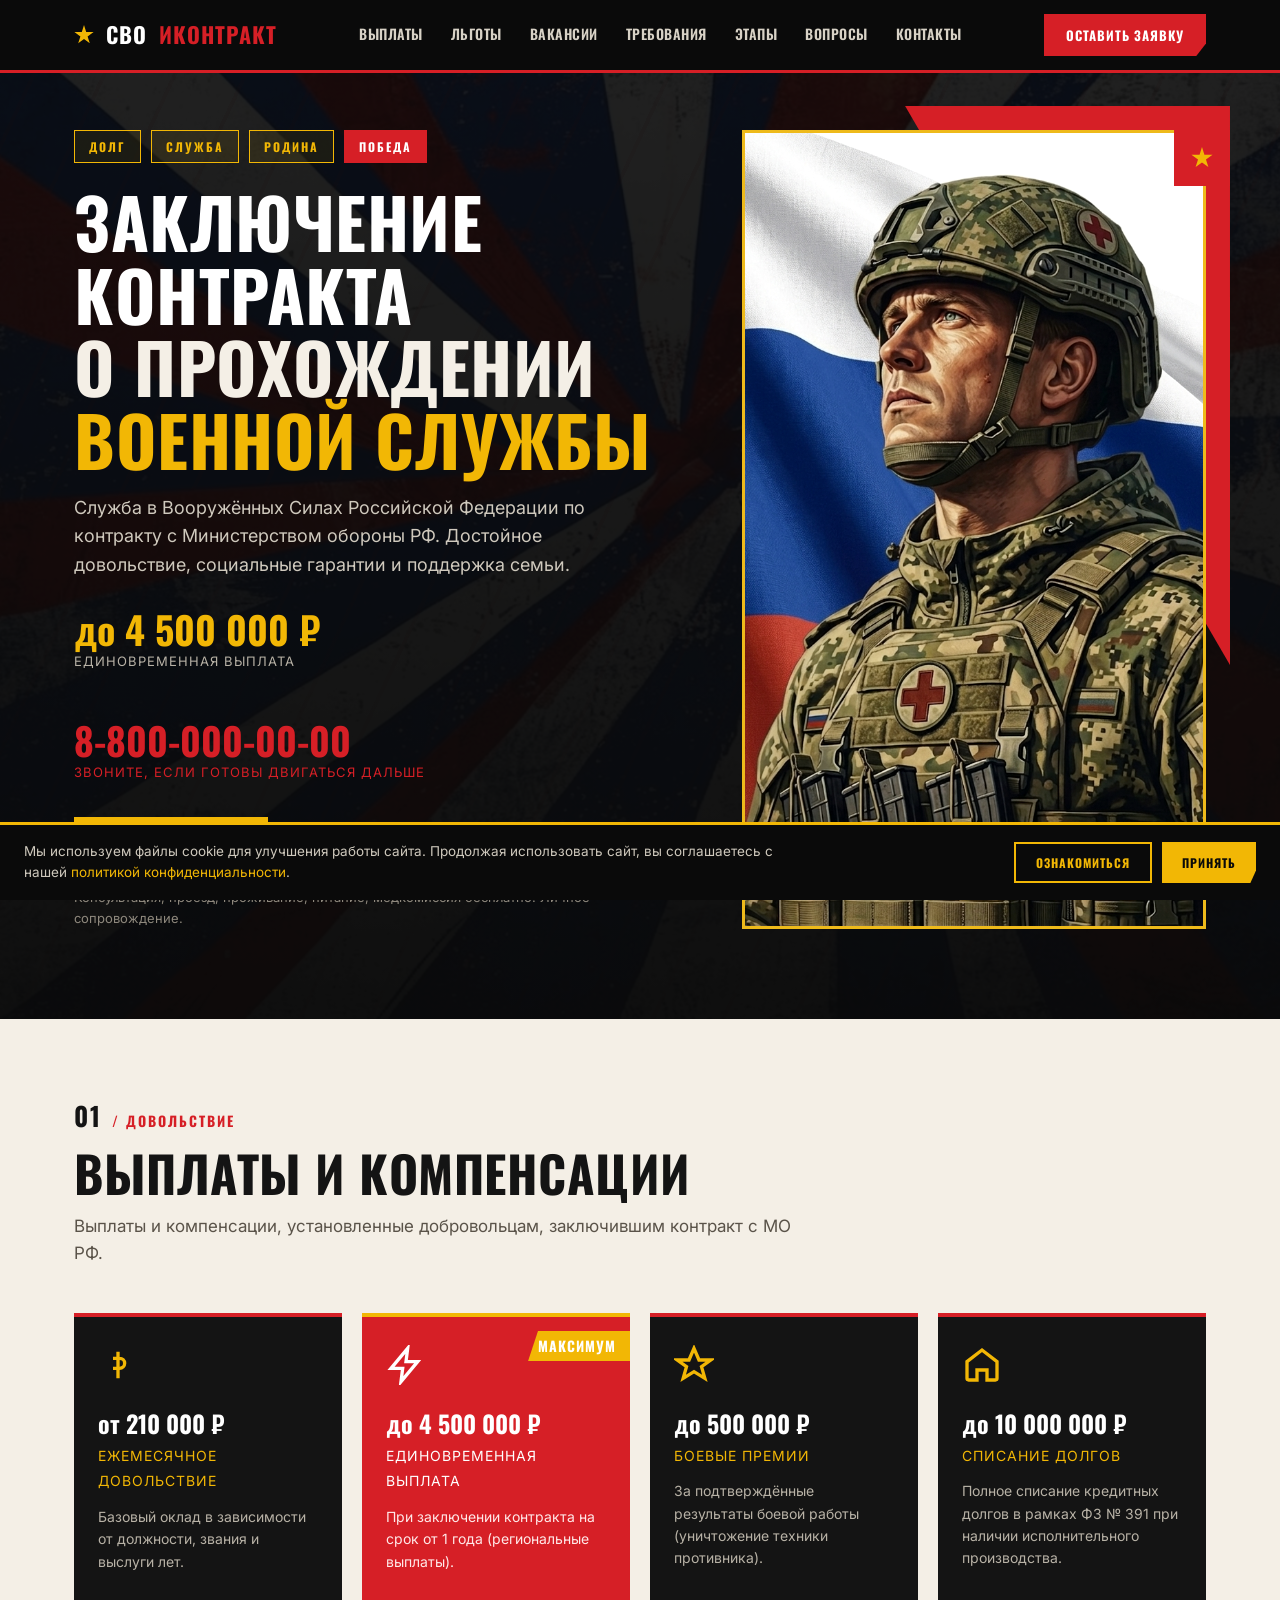
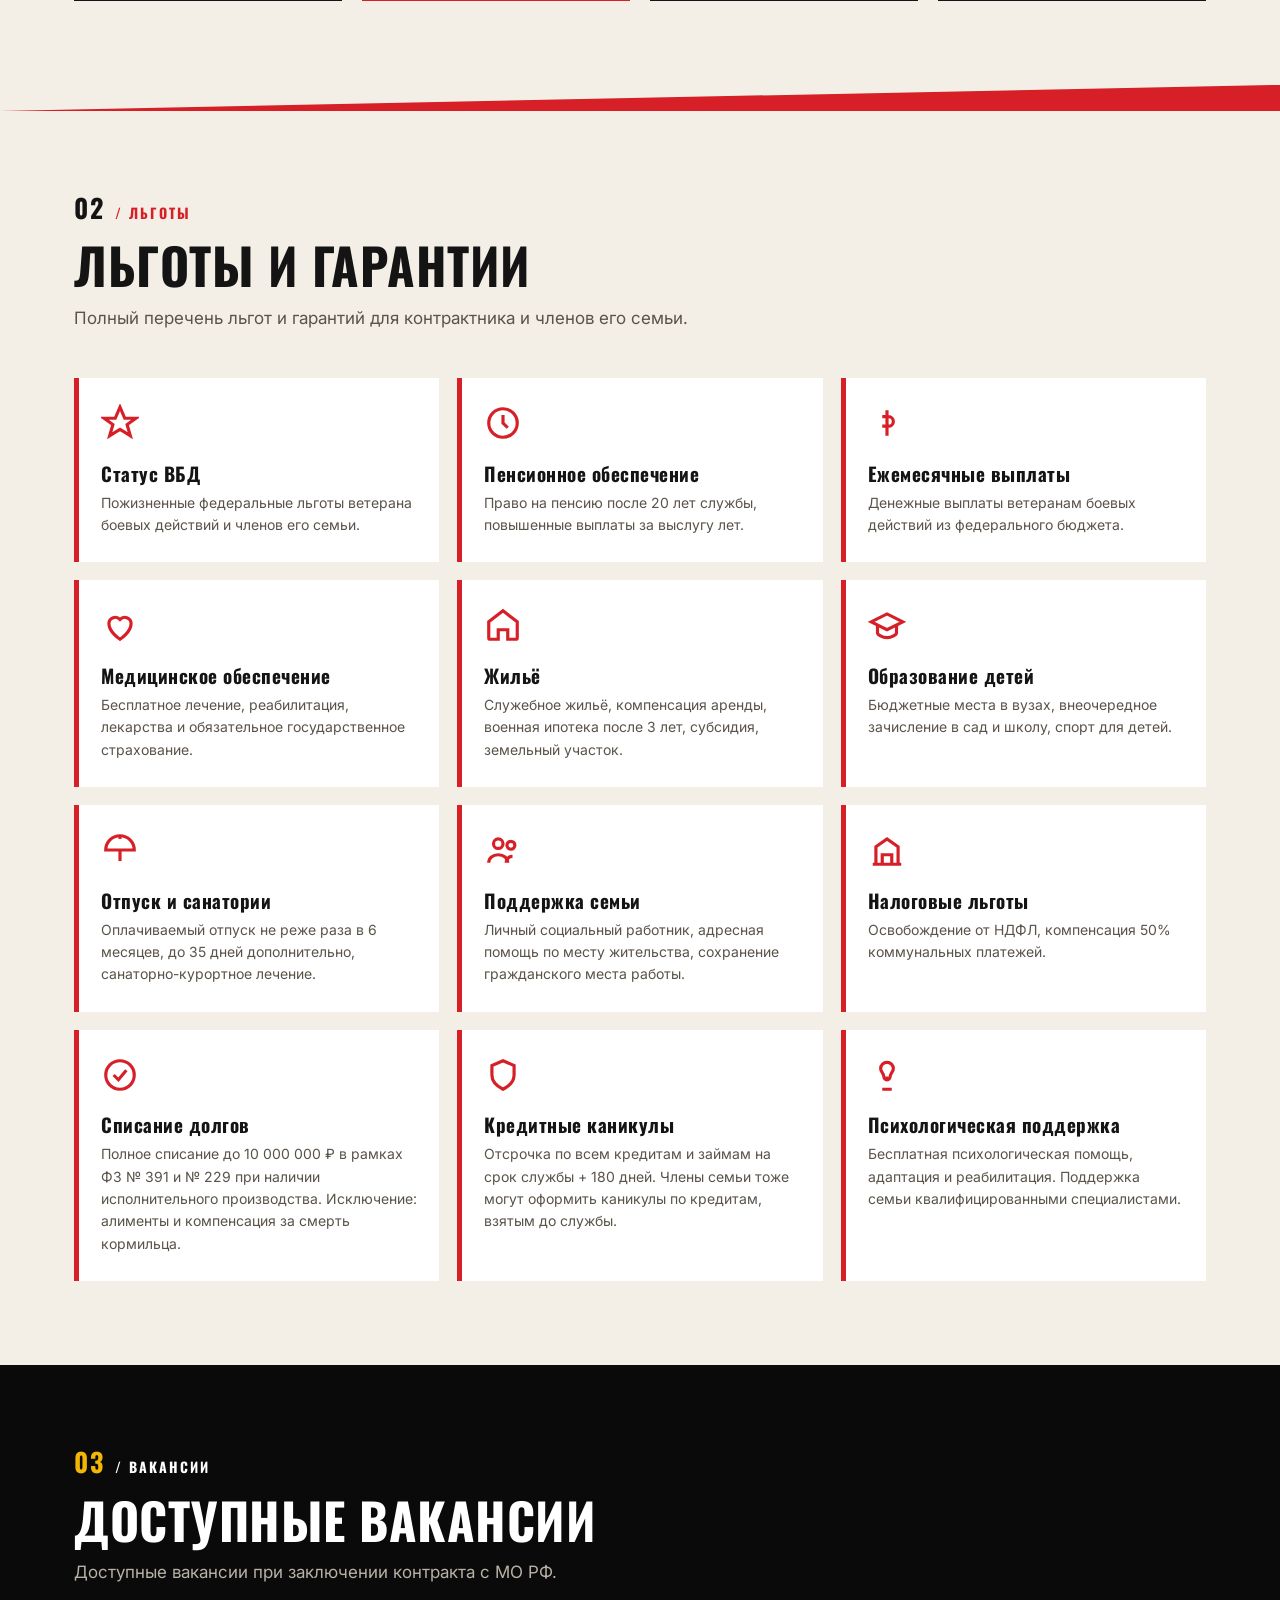
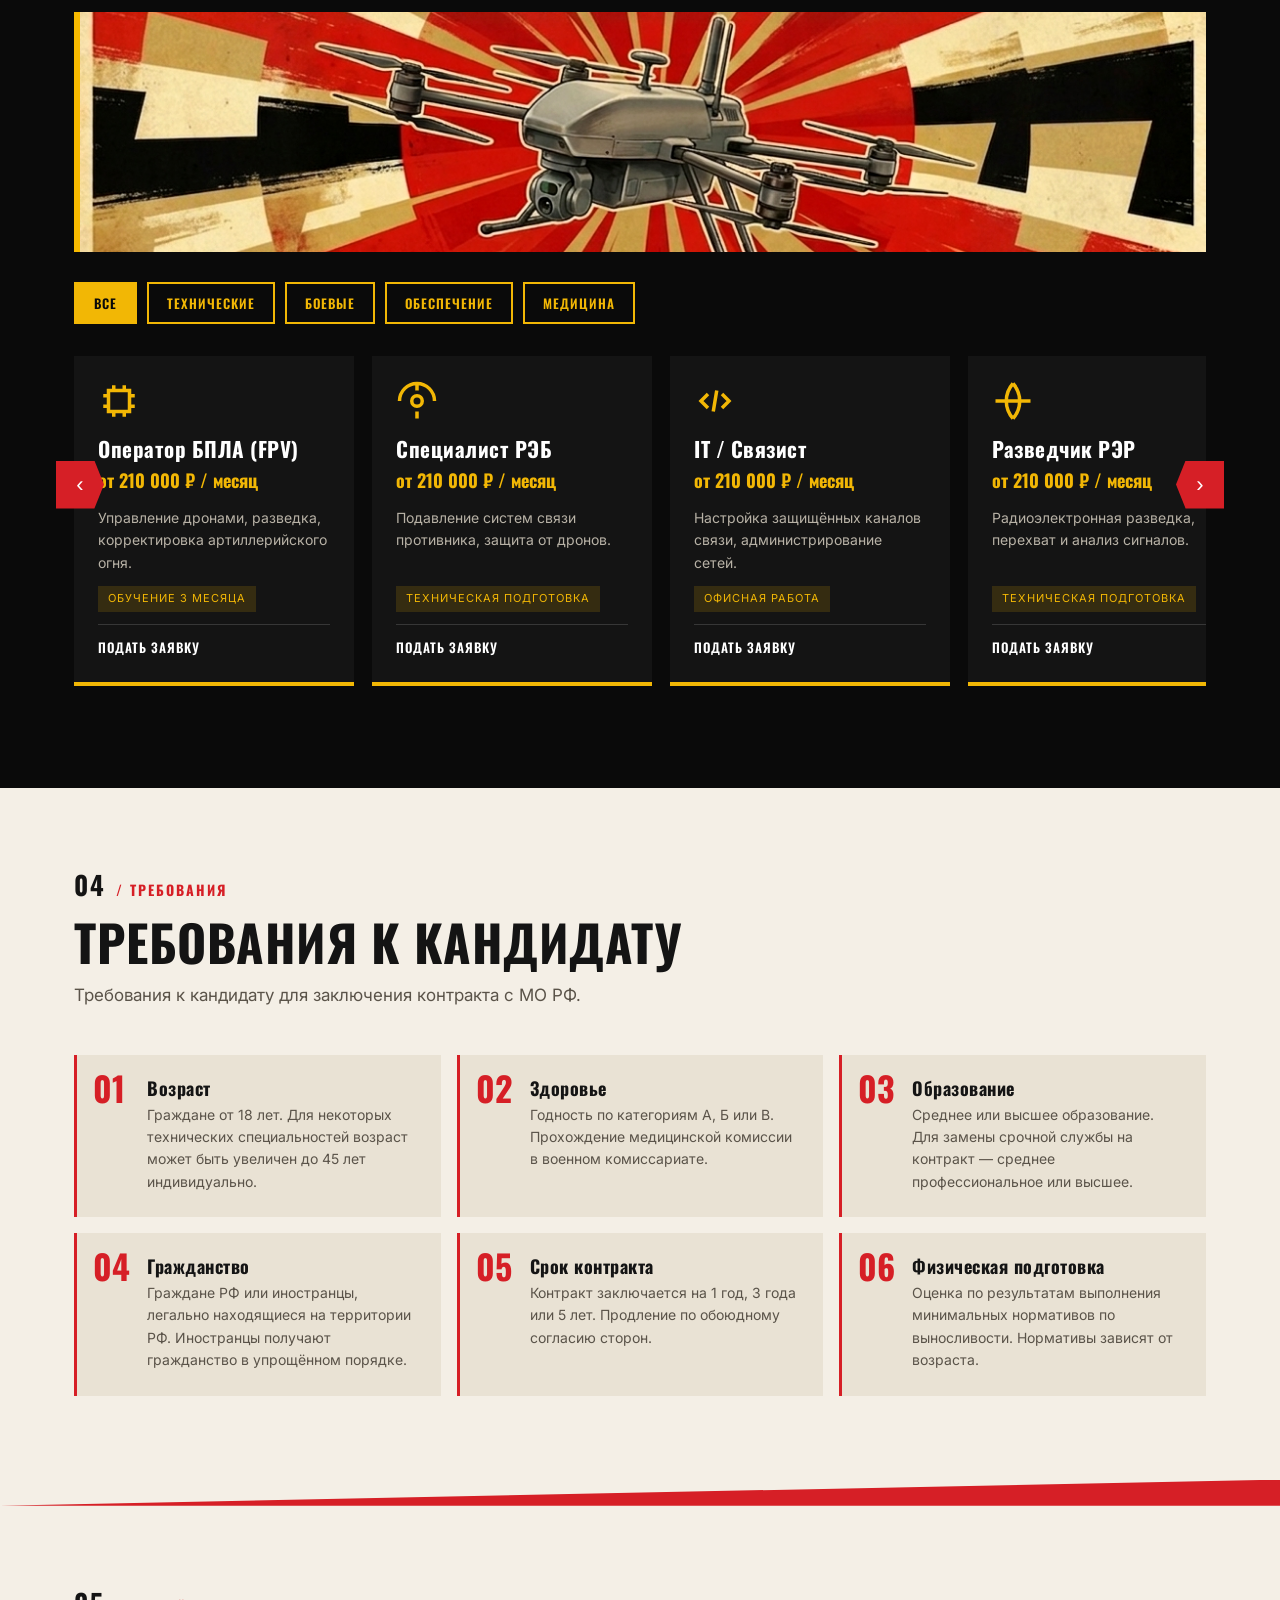
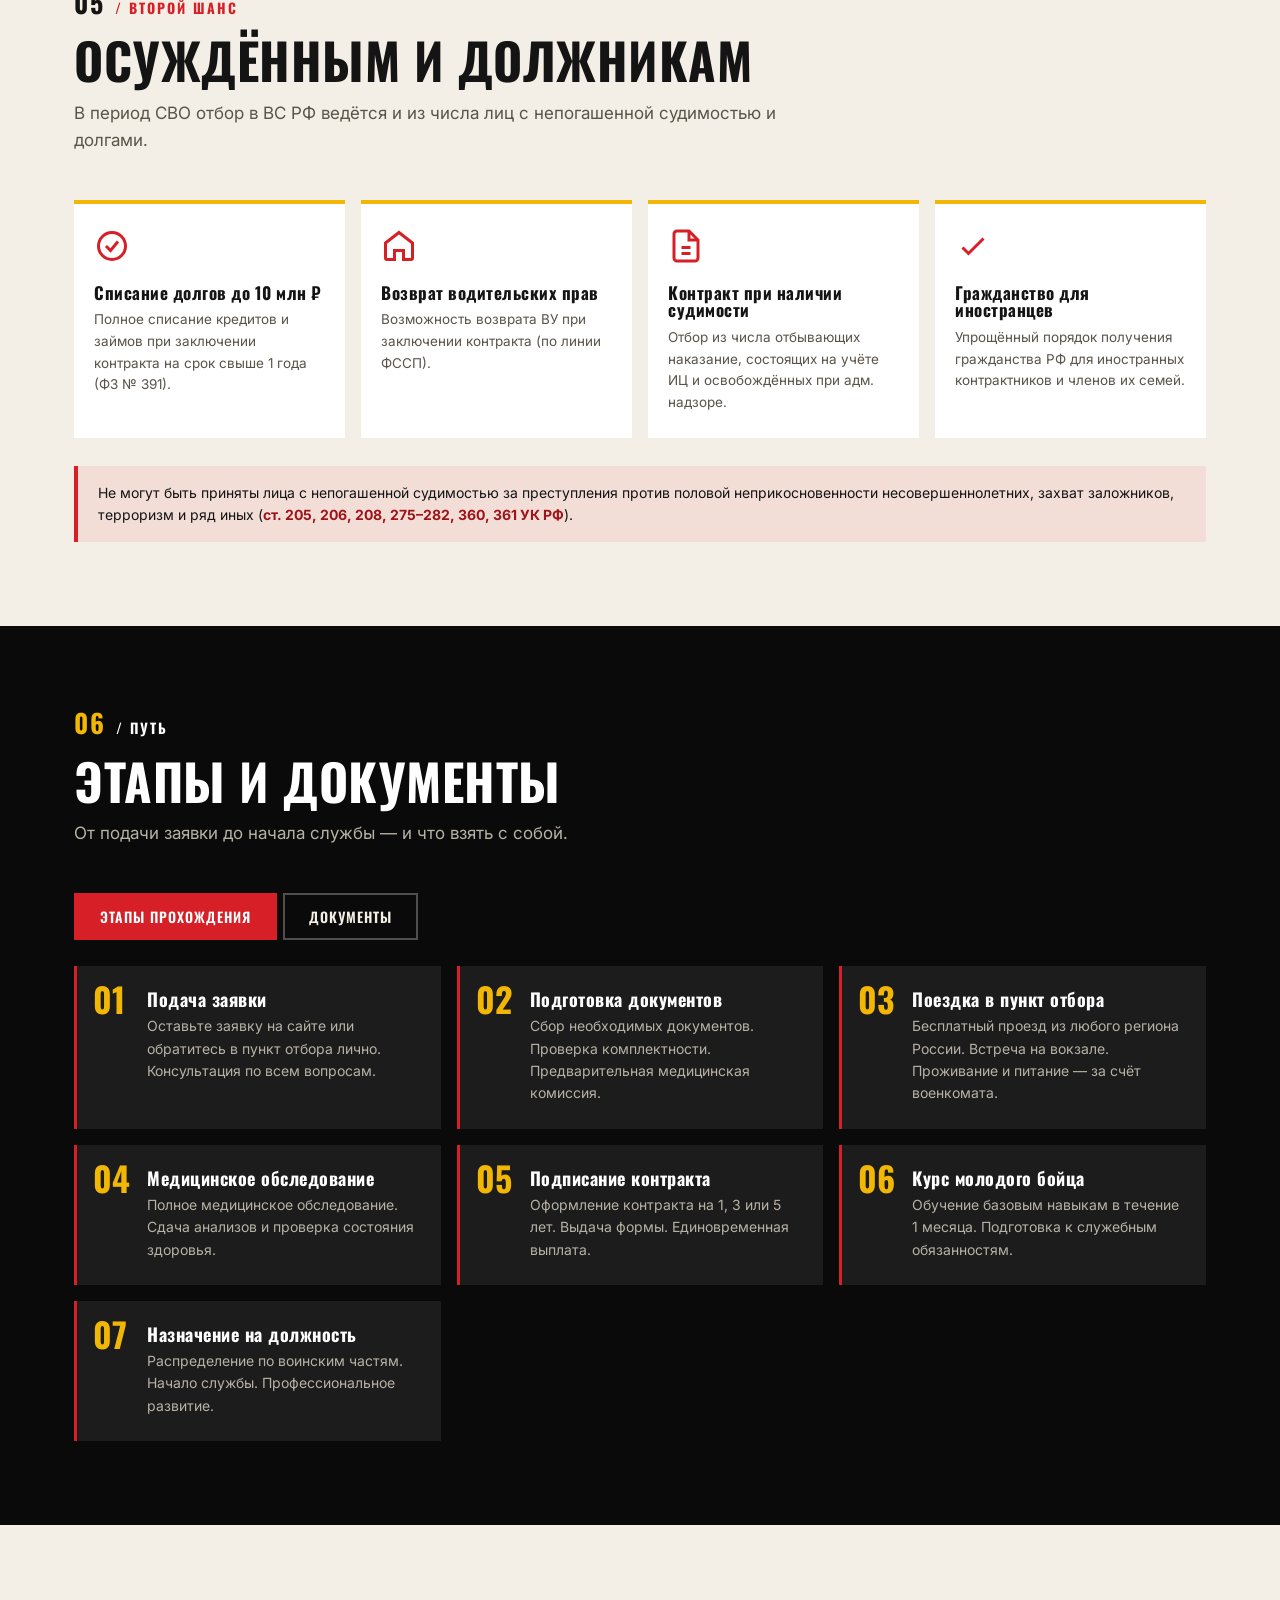
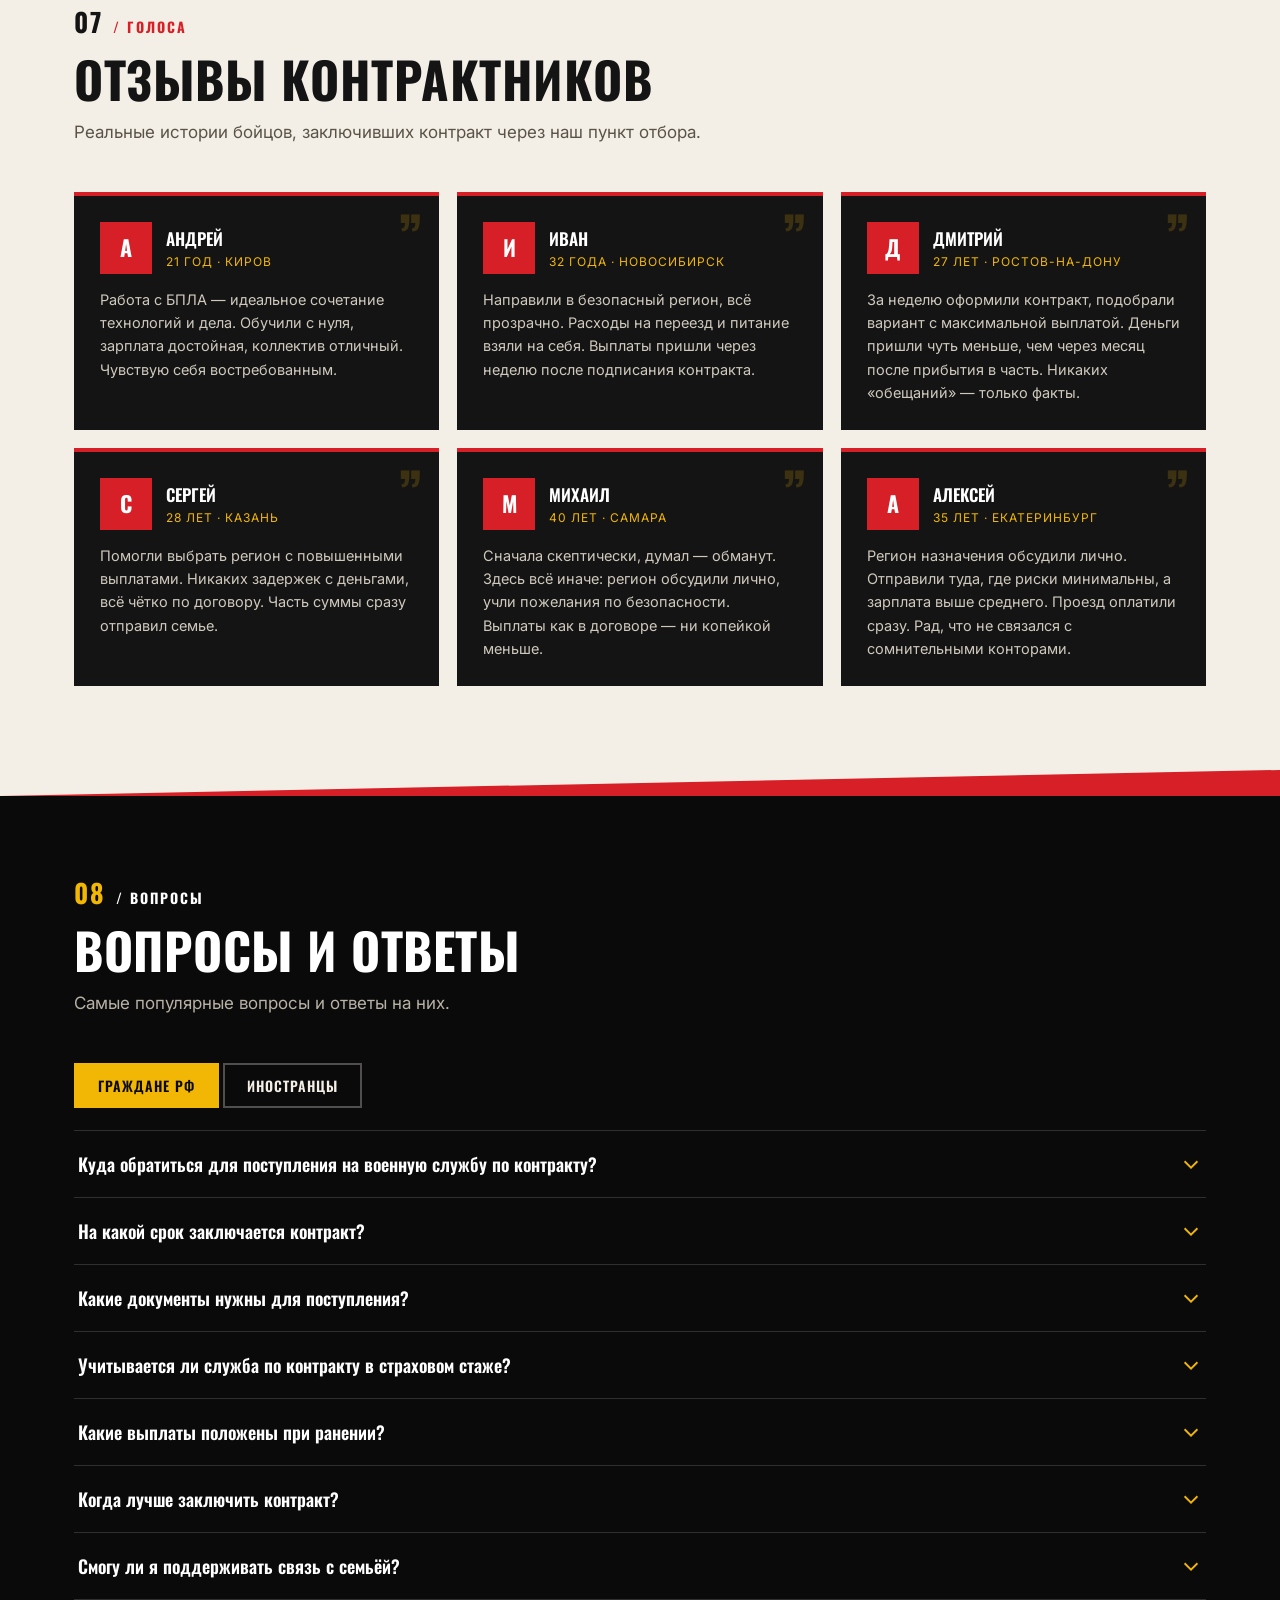
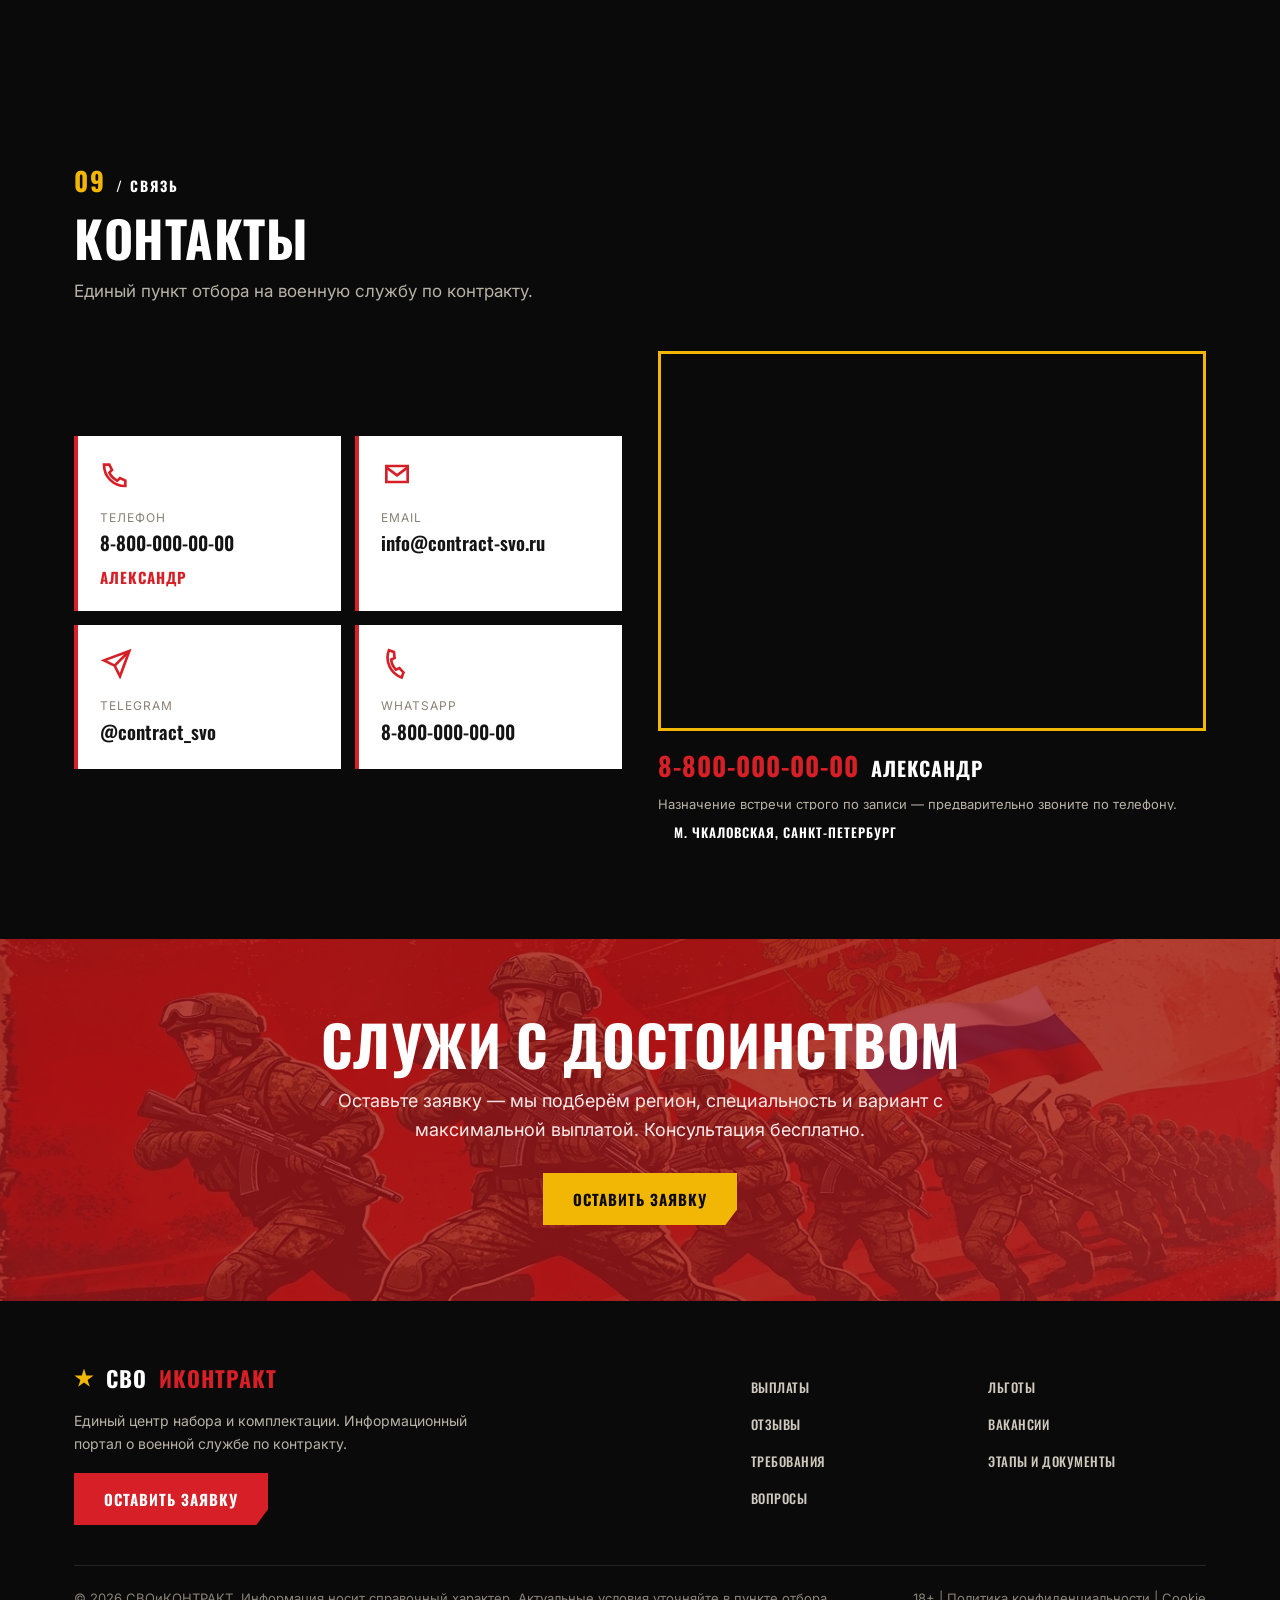
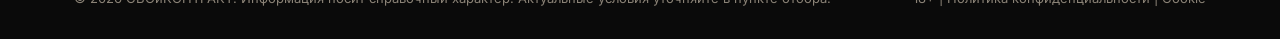
==== commit 8a45f491: "Hero: телефон и подпись одного размера с выплатой, расширение блока" ====
--- a/index.html
+++ b/index.html
@@ -107,7 +107,7 @@
         <p class="hero-sub">Служба в Вооружённых Силах Российской Федерации по контракту с Министерством обороны РФ. Достойное довольствие, социальные гарантии и поддержка семьи.</p>
         <div class="hero-stats">
           <div class="hero-stat"><b>до 4 500 000 ₽</b><span>Единовременная выплата</span></div>
-          <div class="hero-stat hero-stat--phone"><b><a href="tel:88000000000">8-800-000-00-00</a></b><span>Звоните, если уже готовы двигаться дальше</span></div>
+          <div class="hero-stat hero-stat--phone"><b><a href="tel:88000000000">8-800-000-00-00</a></b><span>Звоните, если готовы двигаться дальше</span></div>
         </div>
         <div class="hero-cta-row">
           <button class="btn btn-gold apply-trigger">Оставить заявку</button>
--- a/css/style.css
+++ b/css/style.css
@@ -179,9 +179,8 @@
 .hero-sub {
   font-size: 18px; color: #cfc9bd; max-width: 560px; margin-bottom: 30px;
 }
-.hero-stats { display: flex; gap: 18px; margin-bottom: 32px; flex-wrap: wrap; }
-.hero-stat { padding-right: 18px; border-right: 1px solid rgba(255,255,255,.18); }
-.hero-stat:last-child { border-right: none; }
+.hero-stats { display: flex; gap: 48px; margin-bottom: 32px; flex-wrap: wrap; align-items: flex-start; }
+.hero-stat { padding-right: 0; border-right: none; }
 .hero-stat b {
   display: block; font-family: var(--font-display); font-weight: 700;
   font-size: clamp(26px, 3vw, 38px); color: var(--c-gold); line-height: 1;
@@ -190,10 +189,10 @@
 .hero-stat span { font-size: 13px; color: #b8b2a6; text-transform: uppercase; letter-spacing: 1px; }
 .hero-stat b a { color: inherit; text-decoration: none; }
 .hero-stat b a:hover { color: var(--c-gold-2); }
-.hero-stat--phone b { font-size: clamp(18px, 2vw, 24px); color: var(--c-red); }
+.hero-stat--phone b { font-size: clamp(26px, 3vw, 38px); color: var(--c-red); }
 .hero-stat--phone b a { color: var(--c-red); }
 .hero-stat--phone b a:hover { color: var(--c-red-deep); }
-.hero-stat--phone span { font-size: 11px; text-transform: none; letter-spacing: .3px; color: var(--c-red); max-width: 220px; }
+.hero-stat--phone span { font-size: 13px; text-transform: uppercase; letter-spacing: 1px; color: var(--c-red); max-width: 280px; }
 .hero-cta-row { display: flex; align-items: center; gap: 18px; flex-wrap: wrap; }
 .hero-cta-note { font-size: 14px; color: #cfc9bd; font-weight: 600; }
 .hero-note { font-size: 13px; color: #8e887d; margin-top: 18px; }
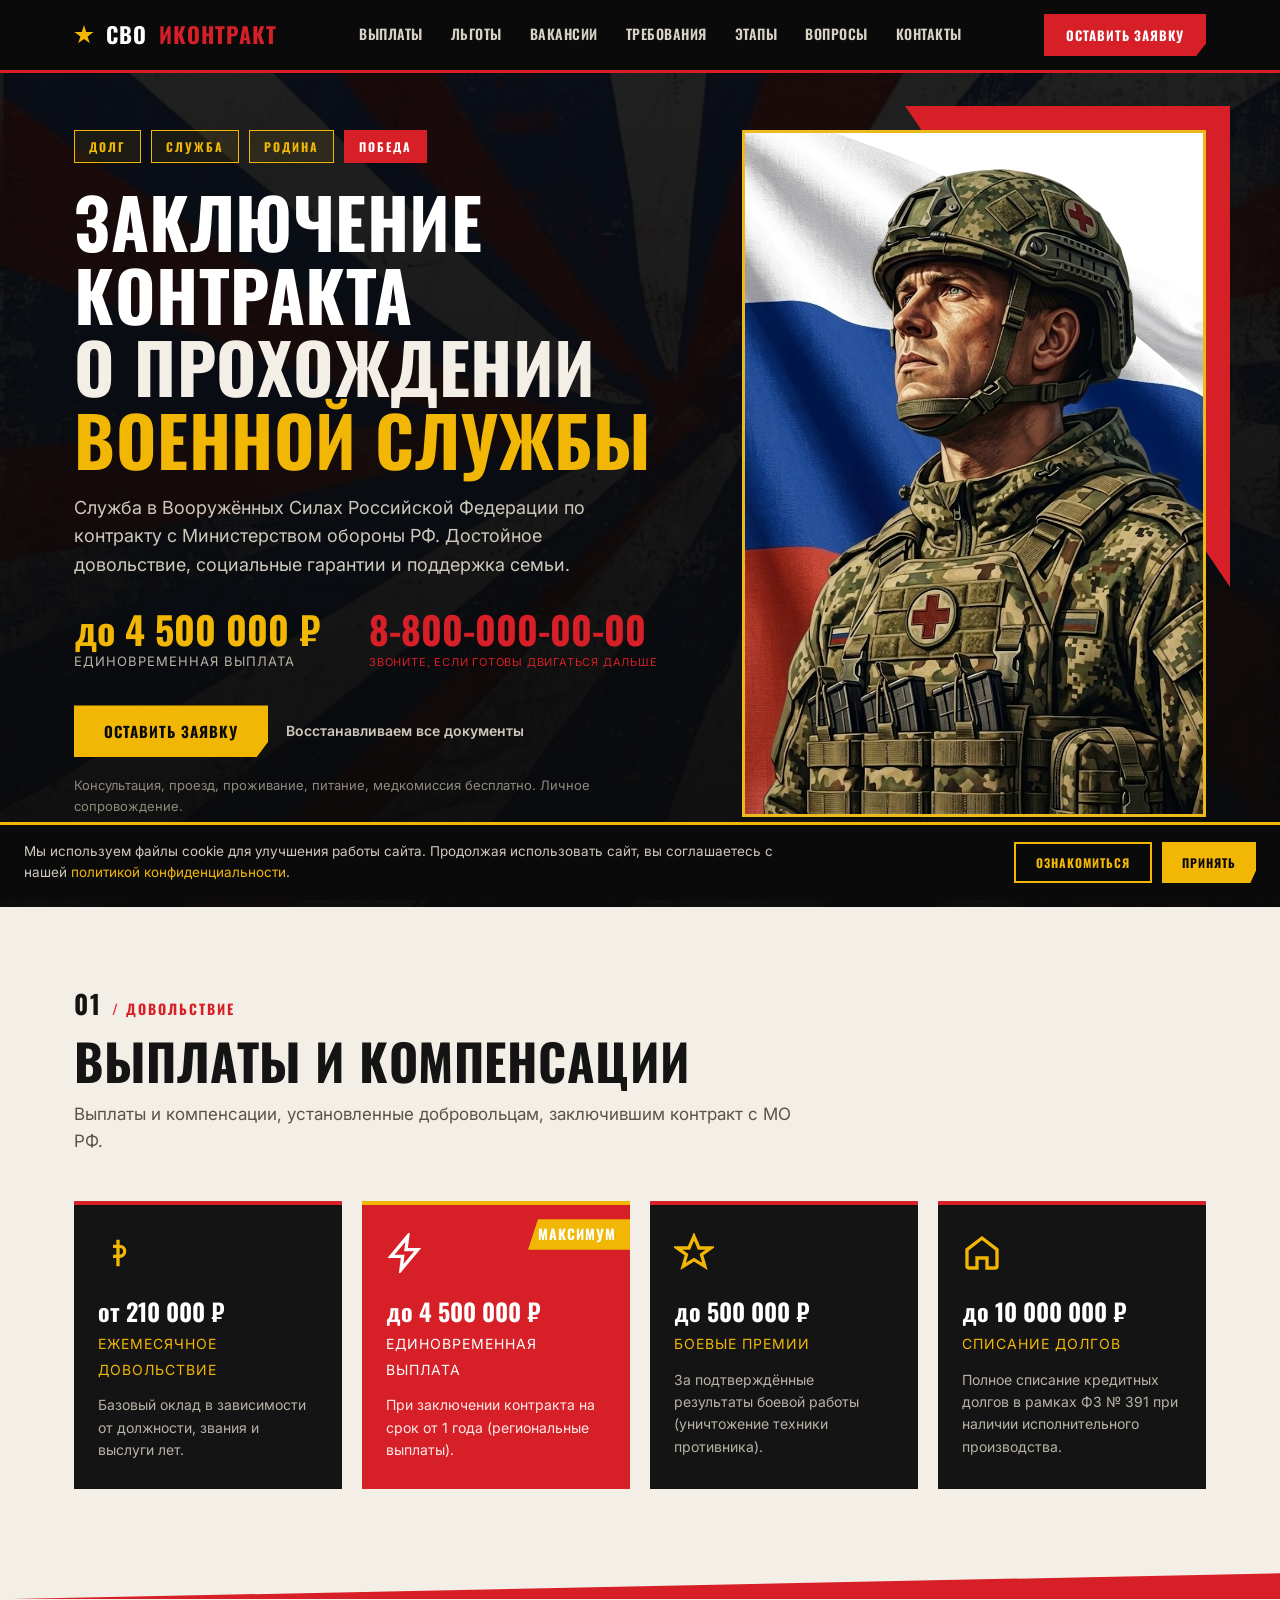
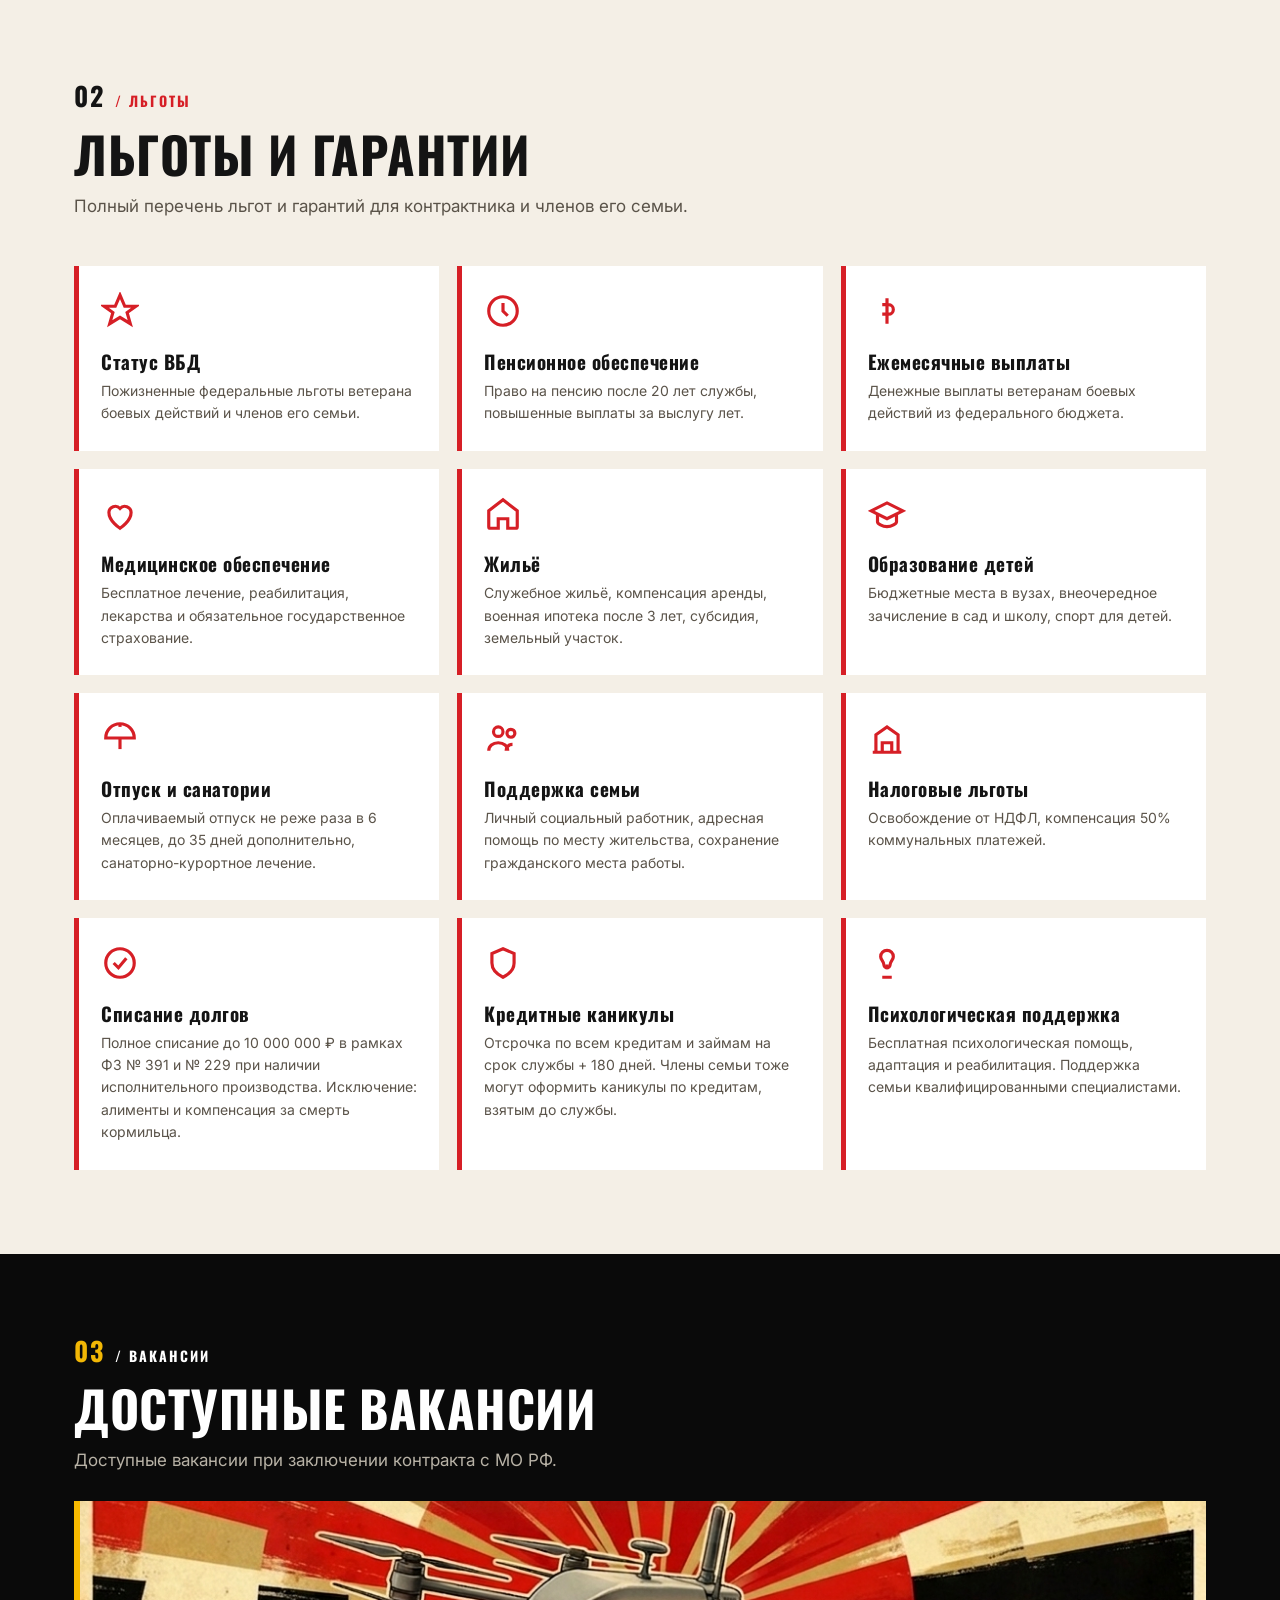
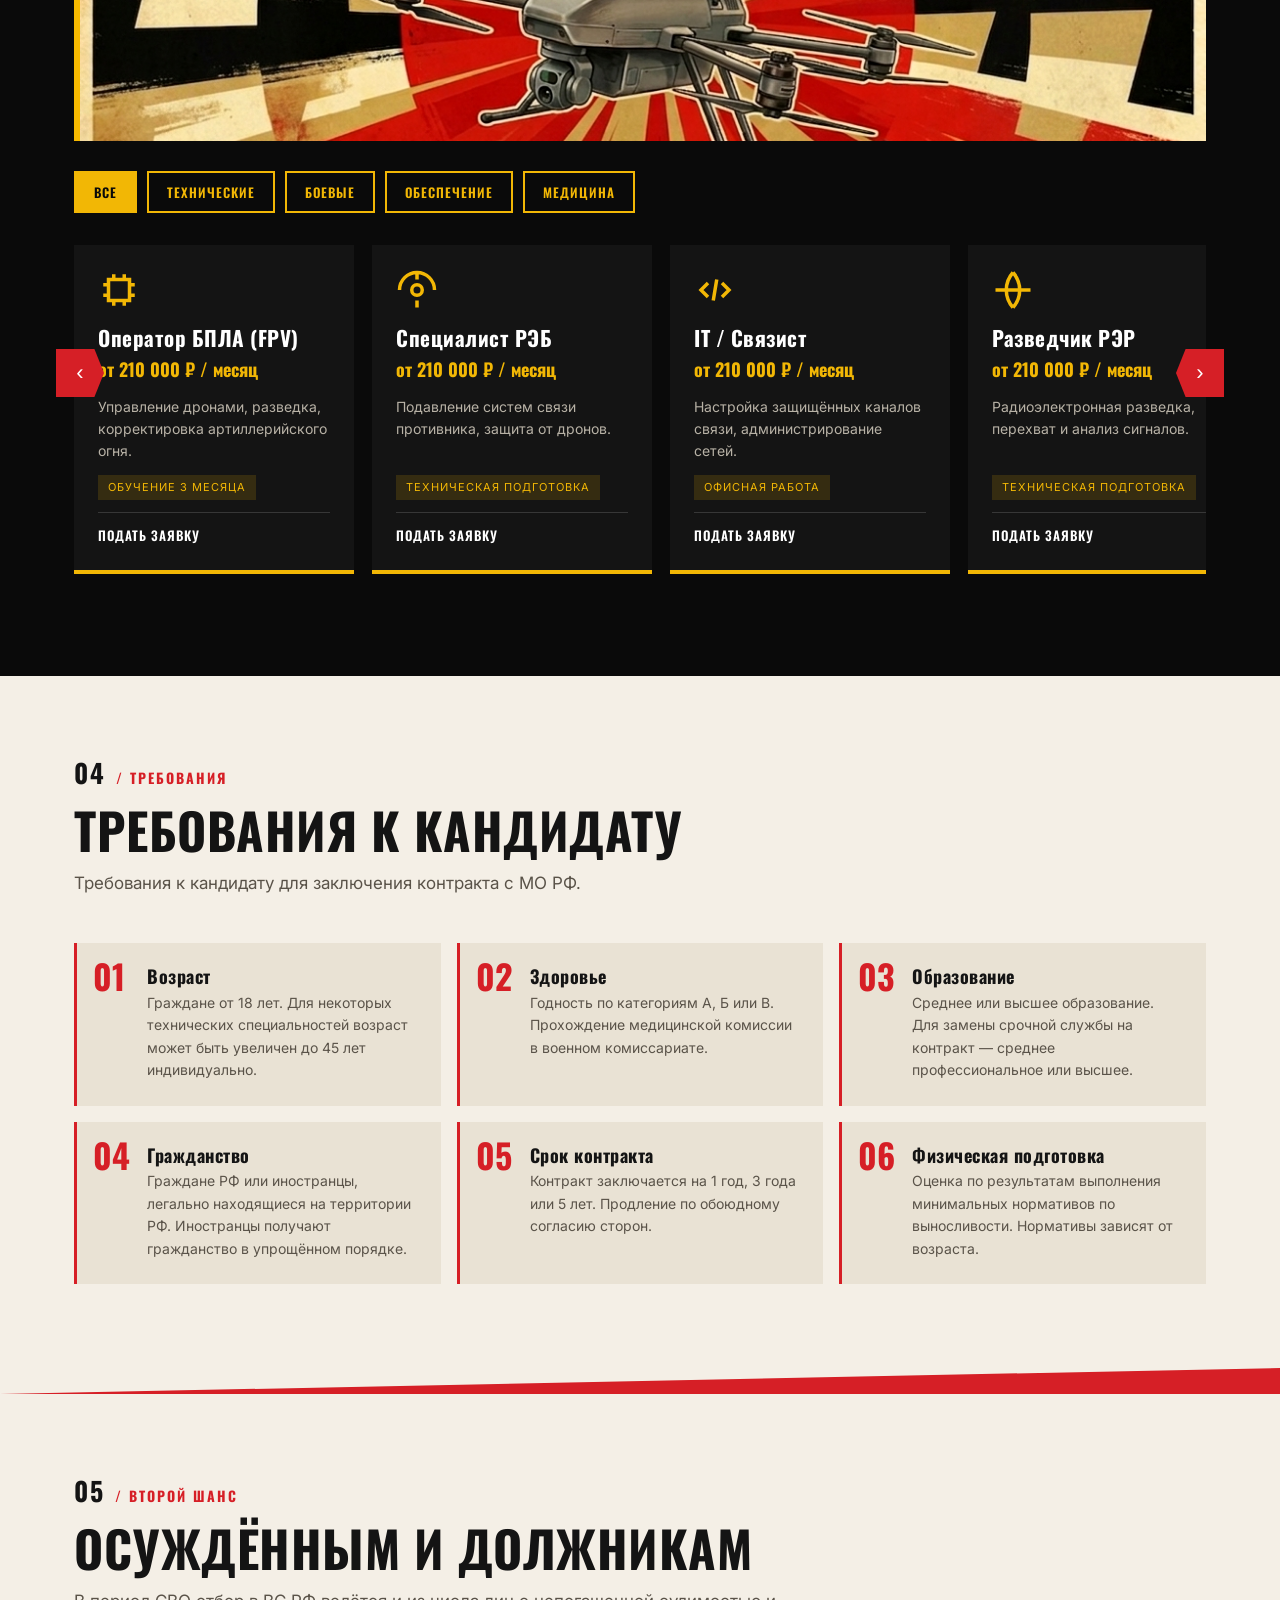
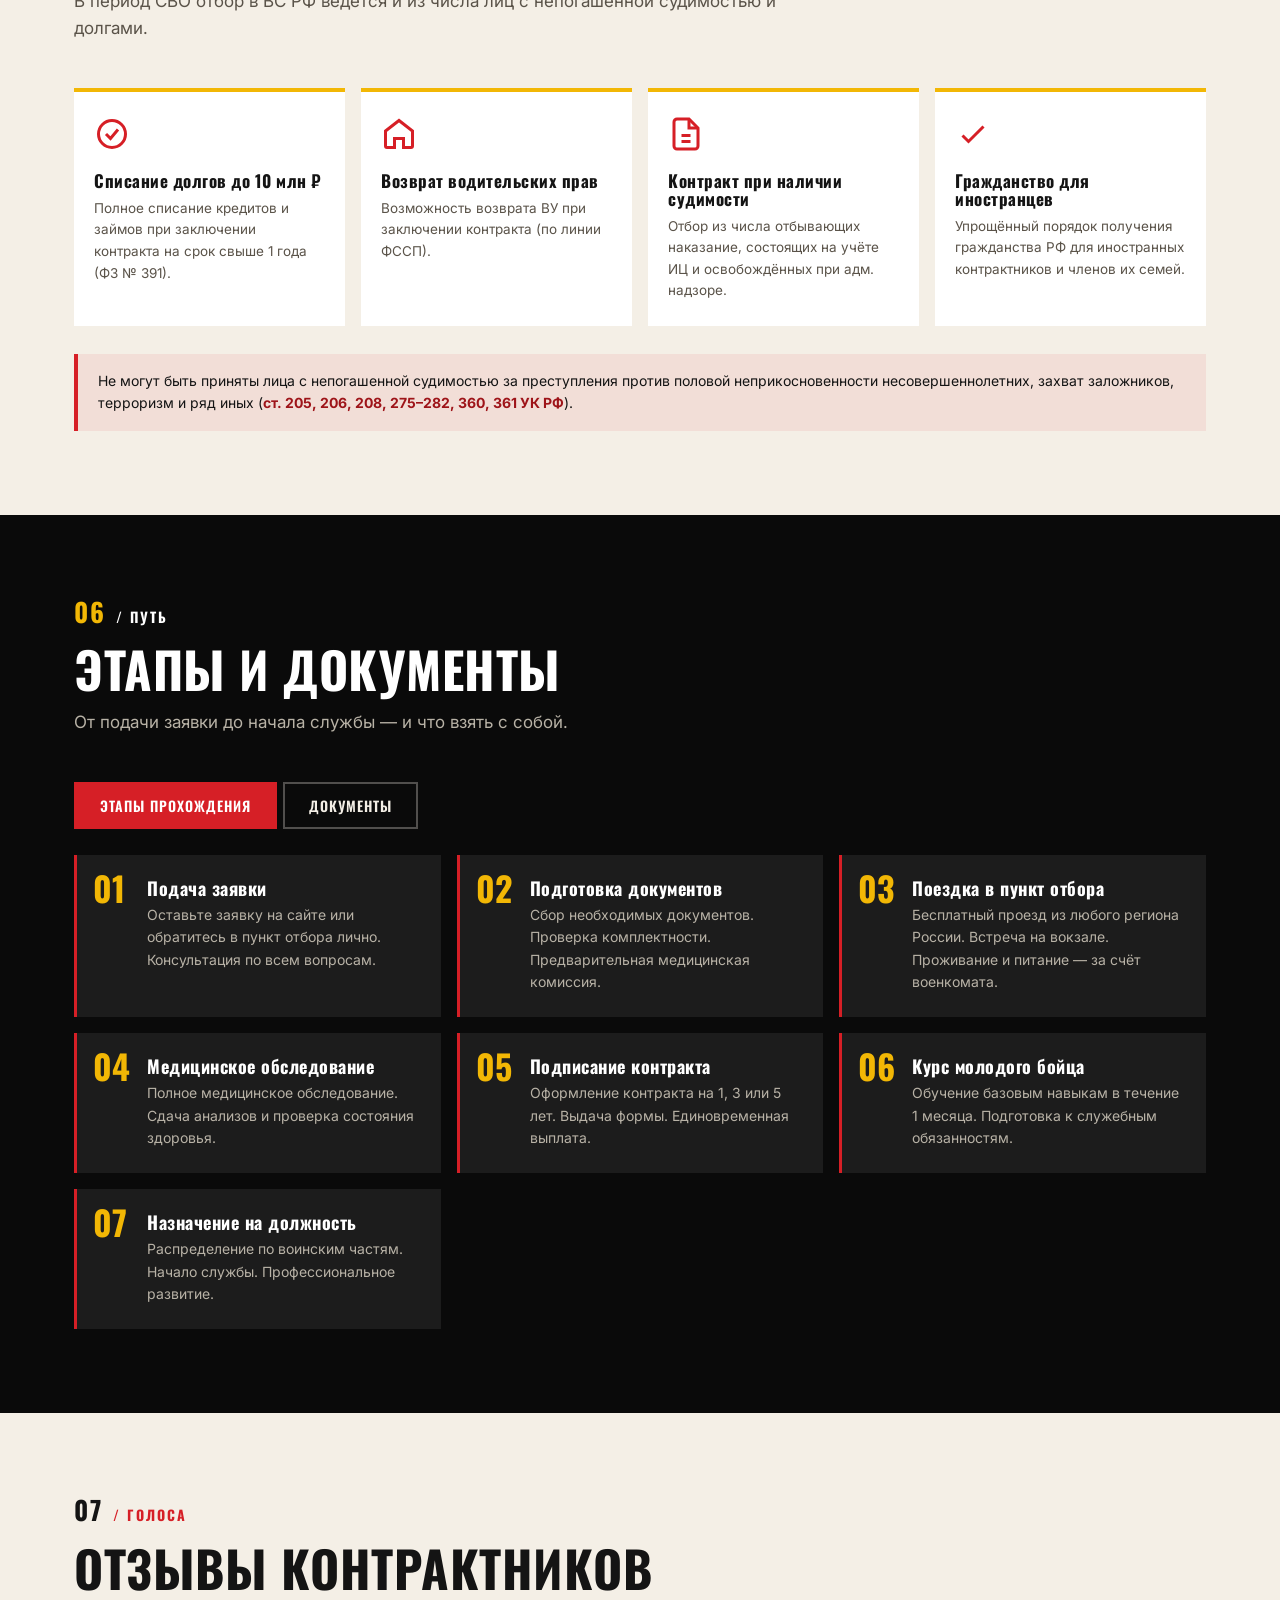
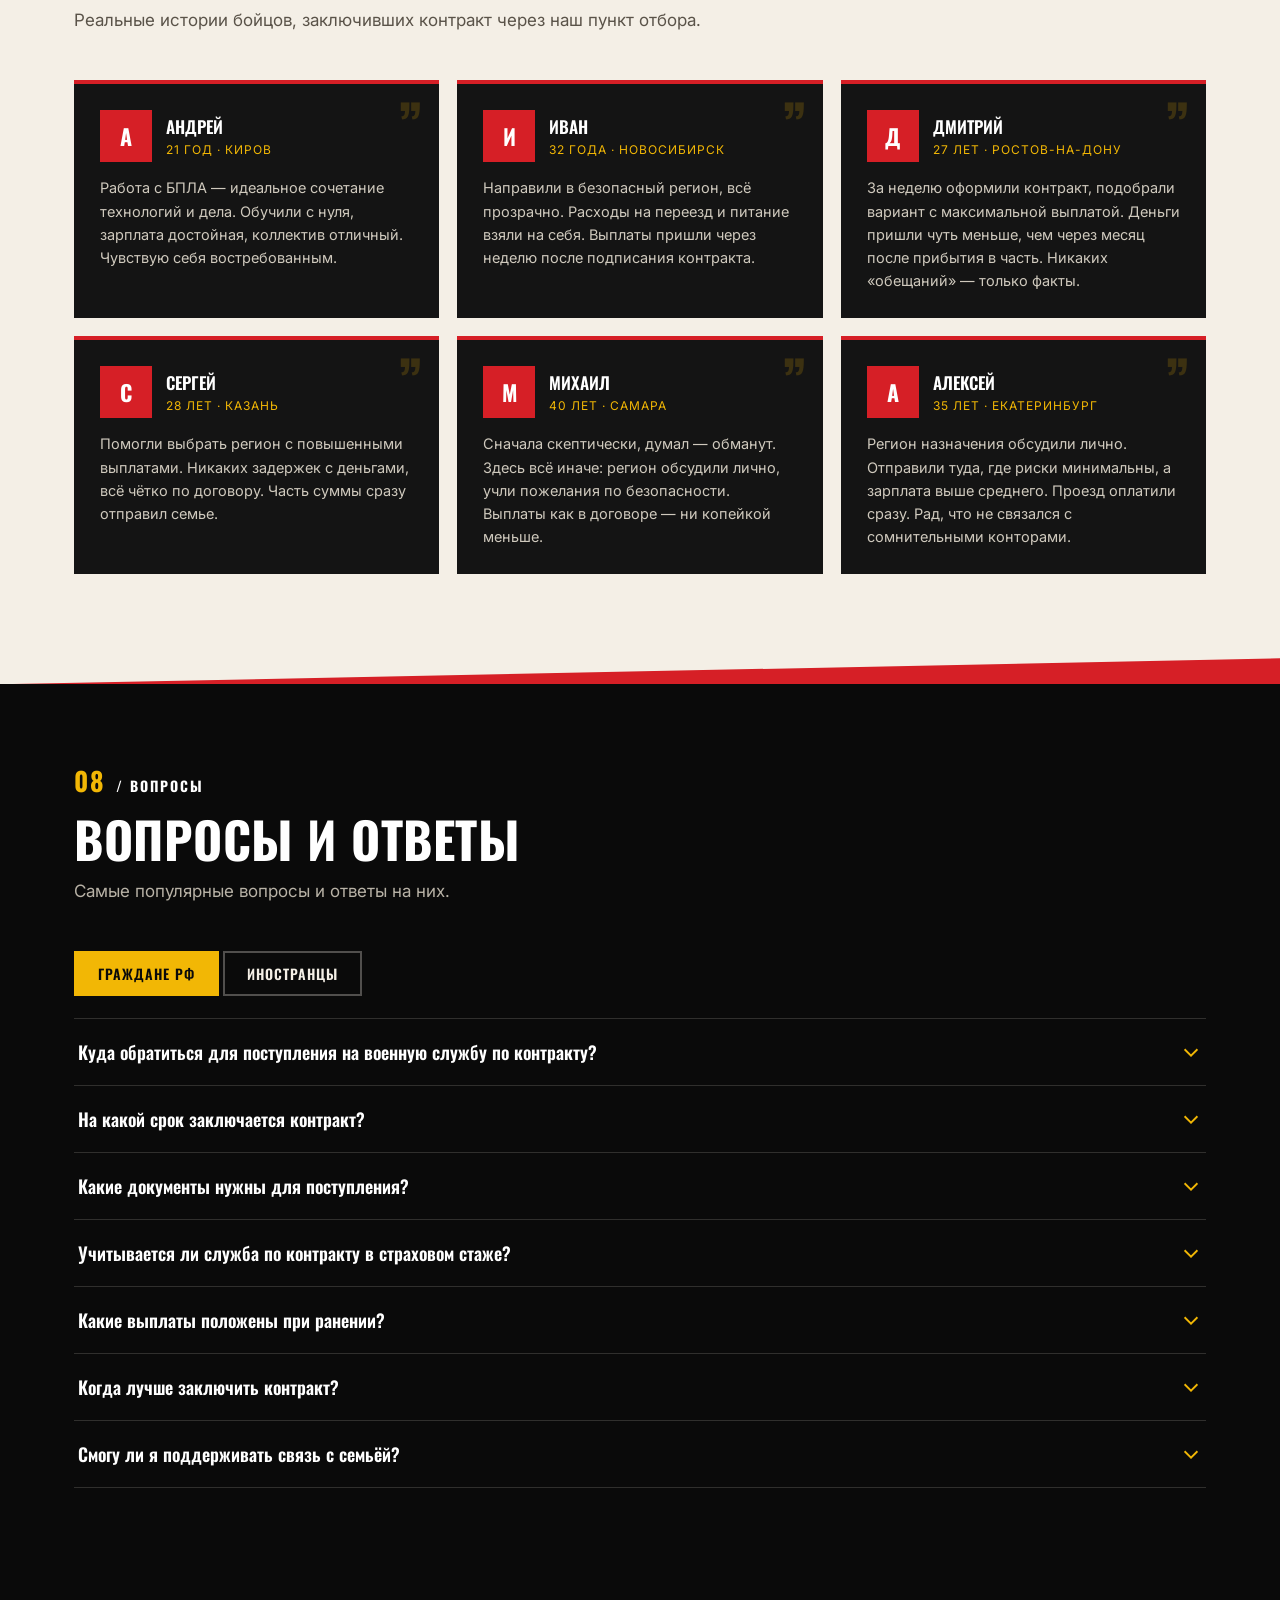
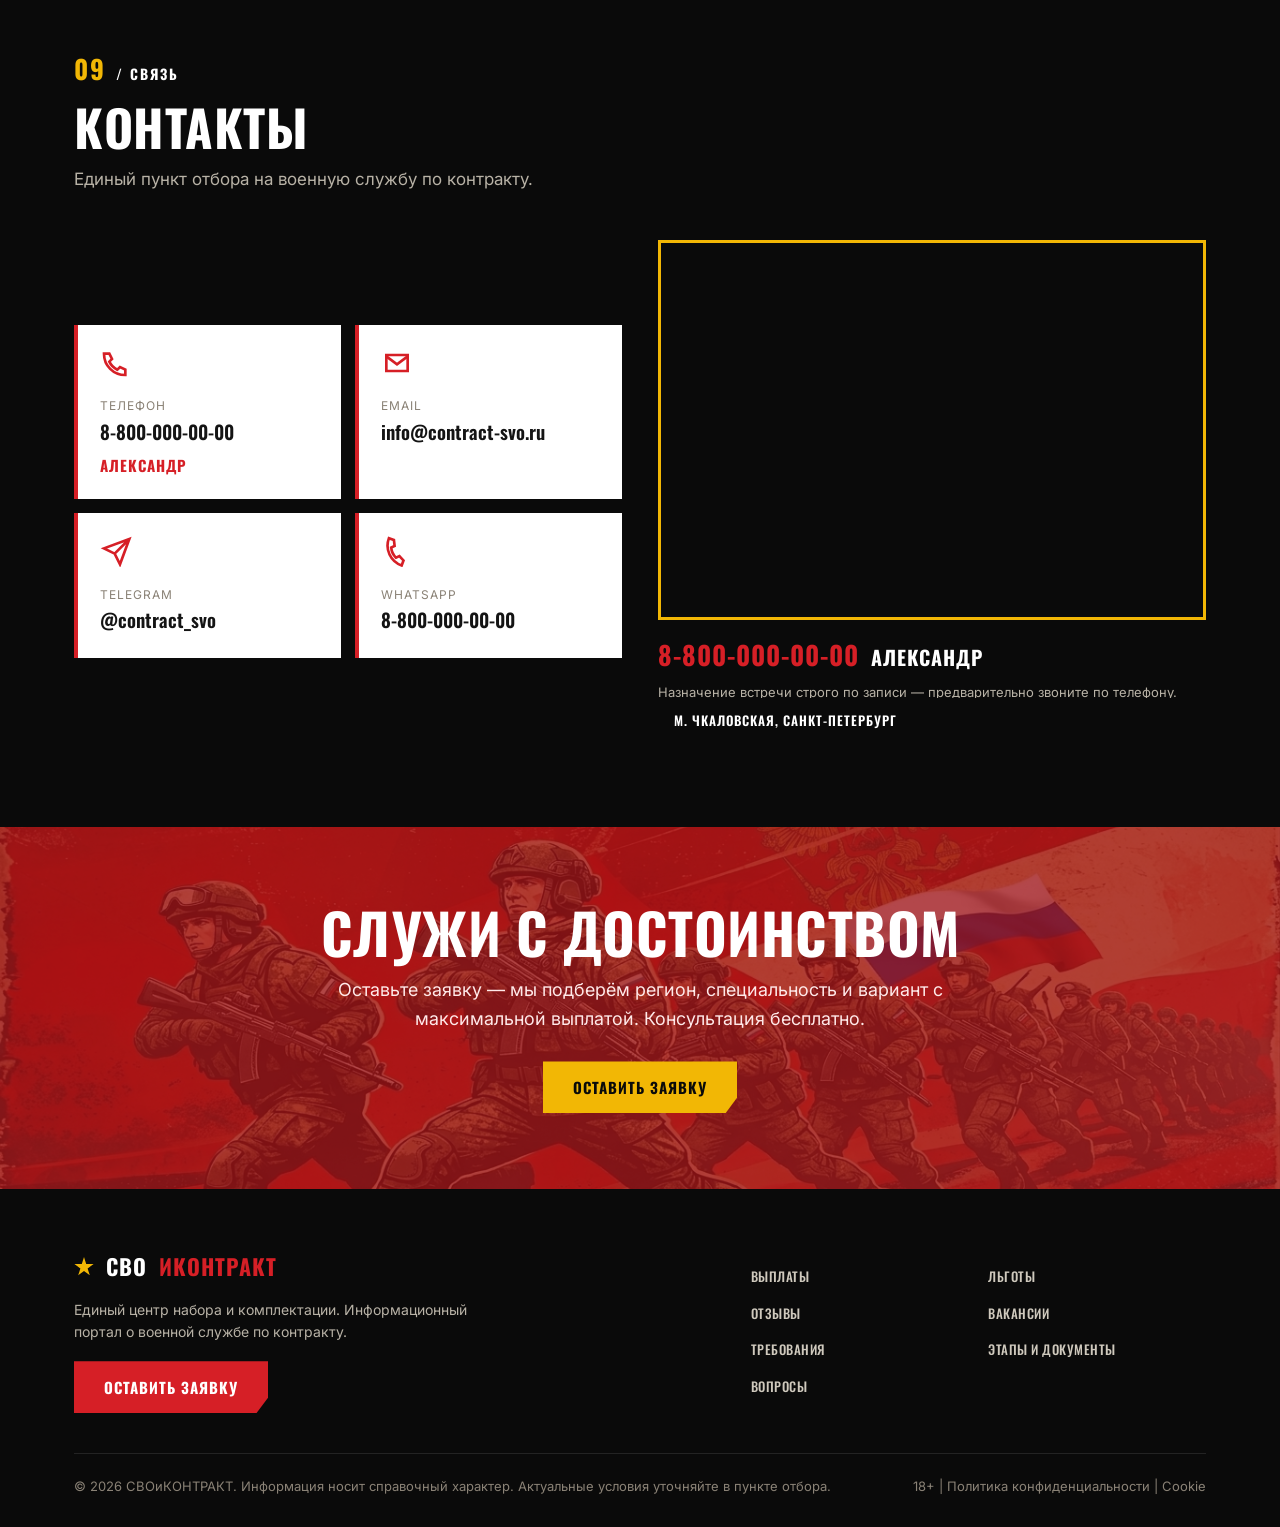
==== commit 0ea7a3a3: "Удалена звездочка над hero-soldier, уменьшена подпись телефона" ====
--- a/index.html
+++ b/index.html
@@ -116,7 +116,6 @@
         <p class="hero-note">Консультация, проезд, проживание, питание, медкомиссия бесплатно. Личное сопровождение.</p>
       </div>
       <div class="hero-figure">
-        <span class="corner-mark"><span class="star"></span></span>
         <img src="assets/images/hero-soldier.png" alt="Военнослужащий ВС РФ">
       </div>
     </div>
--- a/css/style.css
+++ b/css/style.css
@@ -192,7 +192,7 @@
 .hero-stat--phone b { font-size: clamp(26px, 3vw, 38px); color: var(--c-red); }
 .hero-stat--phone b a { color: var(--c-red); }
 .hero-stat--phone b a:hover { color: var(--c-red-deep); }
-.hero-stat--phone span { font-size: 13px; text-transform: uppercase; letter-spacing: 1px; color: var(--c-red); max-width: 280px; }
+.hero-stat--phone span { font-size: 11px; text-transform: uppercase; letter-spacing: .8px; color: var(--c-red); max-width: 200px; line-height: 1.15; }
 .hero-cta-row { display: flex; align-items: center; gap: 18px; flex-wrap: wrap; }
 .hero-cta-note { font-size: 14px; color: #cfc9bd; font-weight: 600; }
 .hero-note { font-size: 13px; color: #8e887d; margin-top: 18px; }
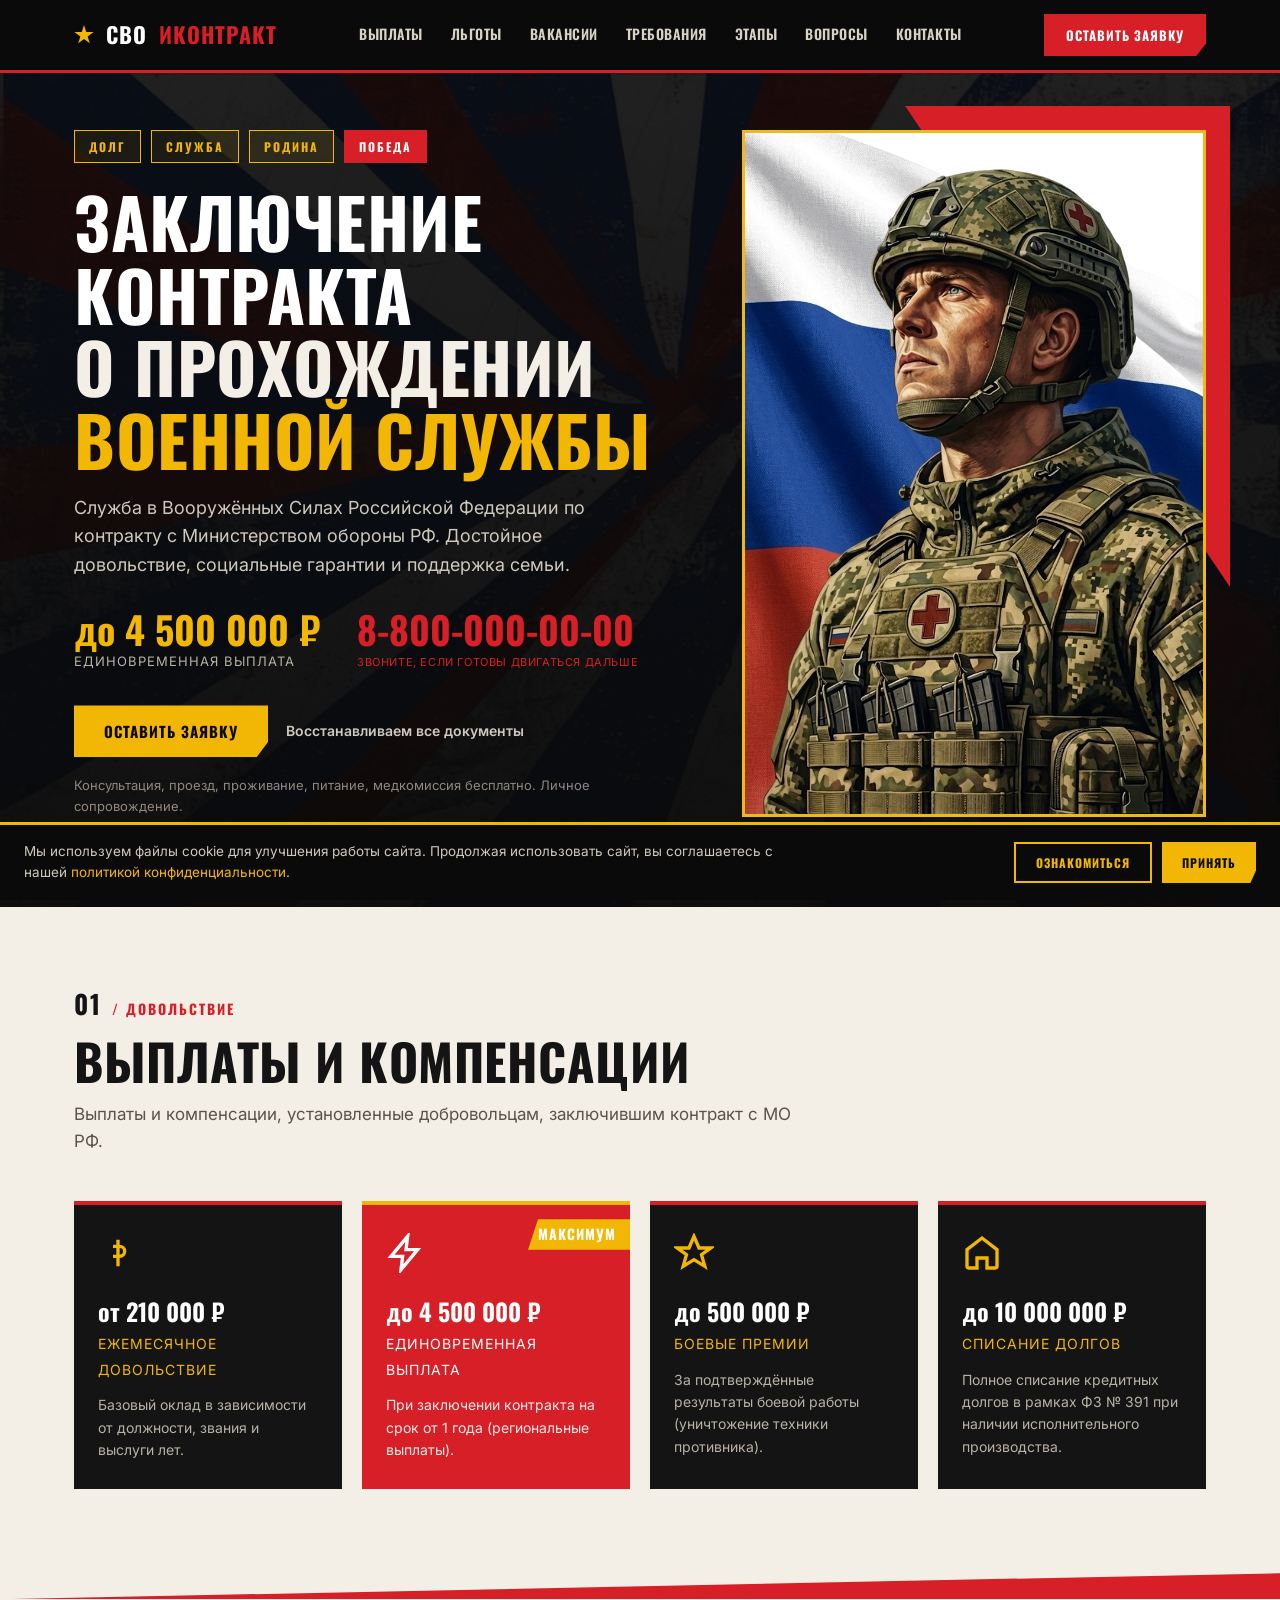
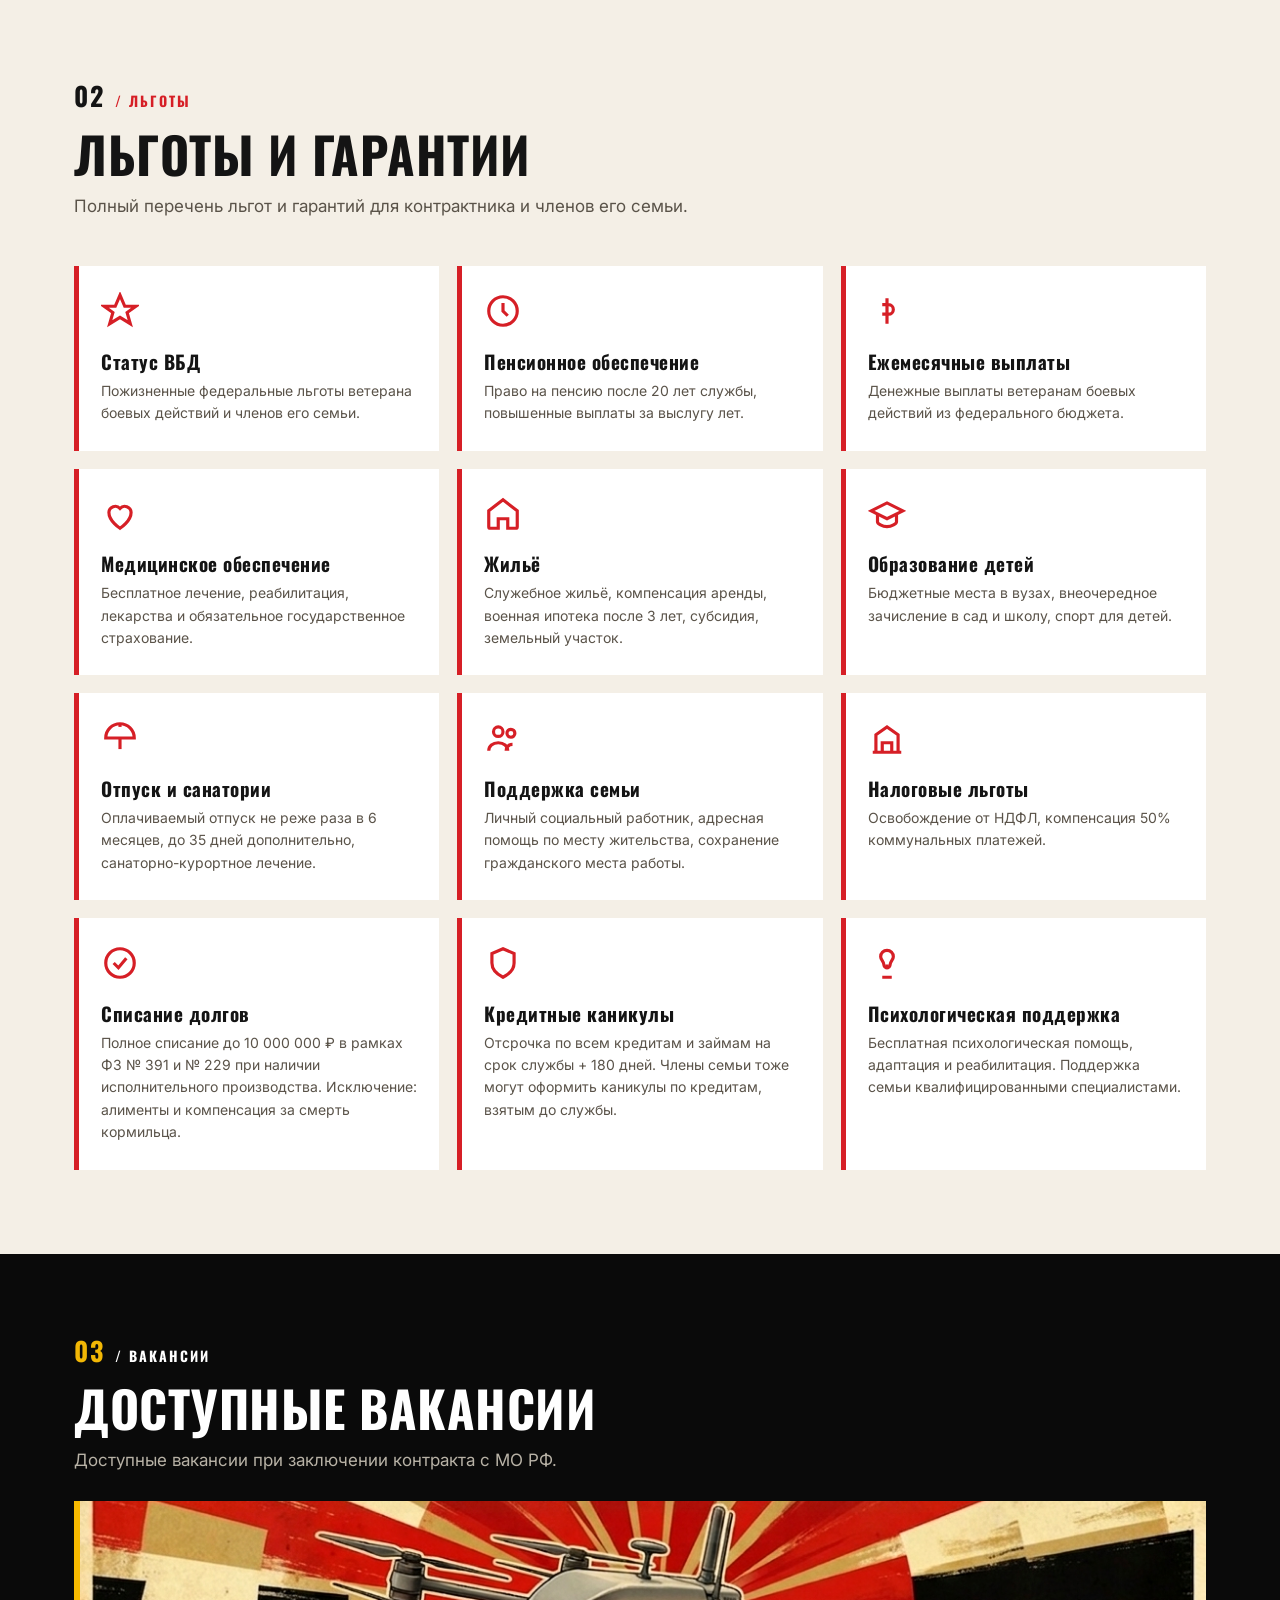
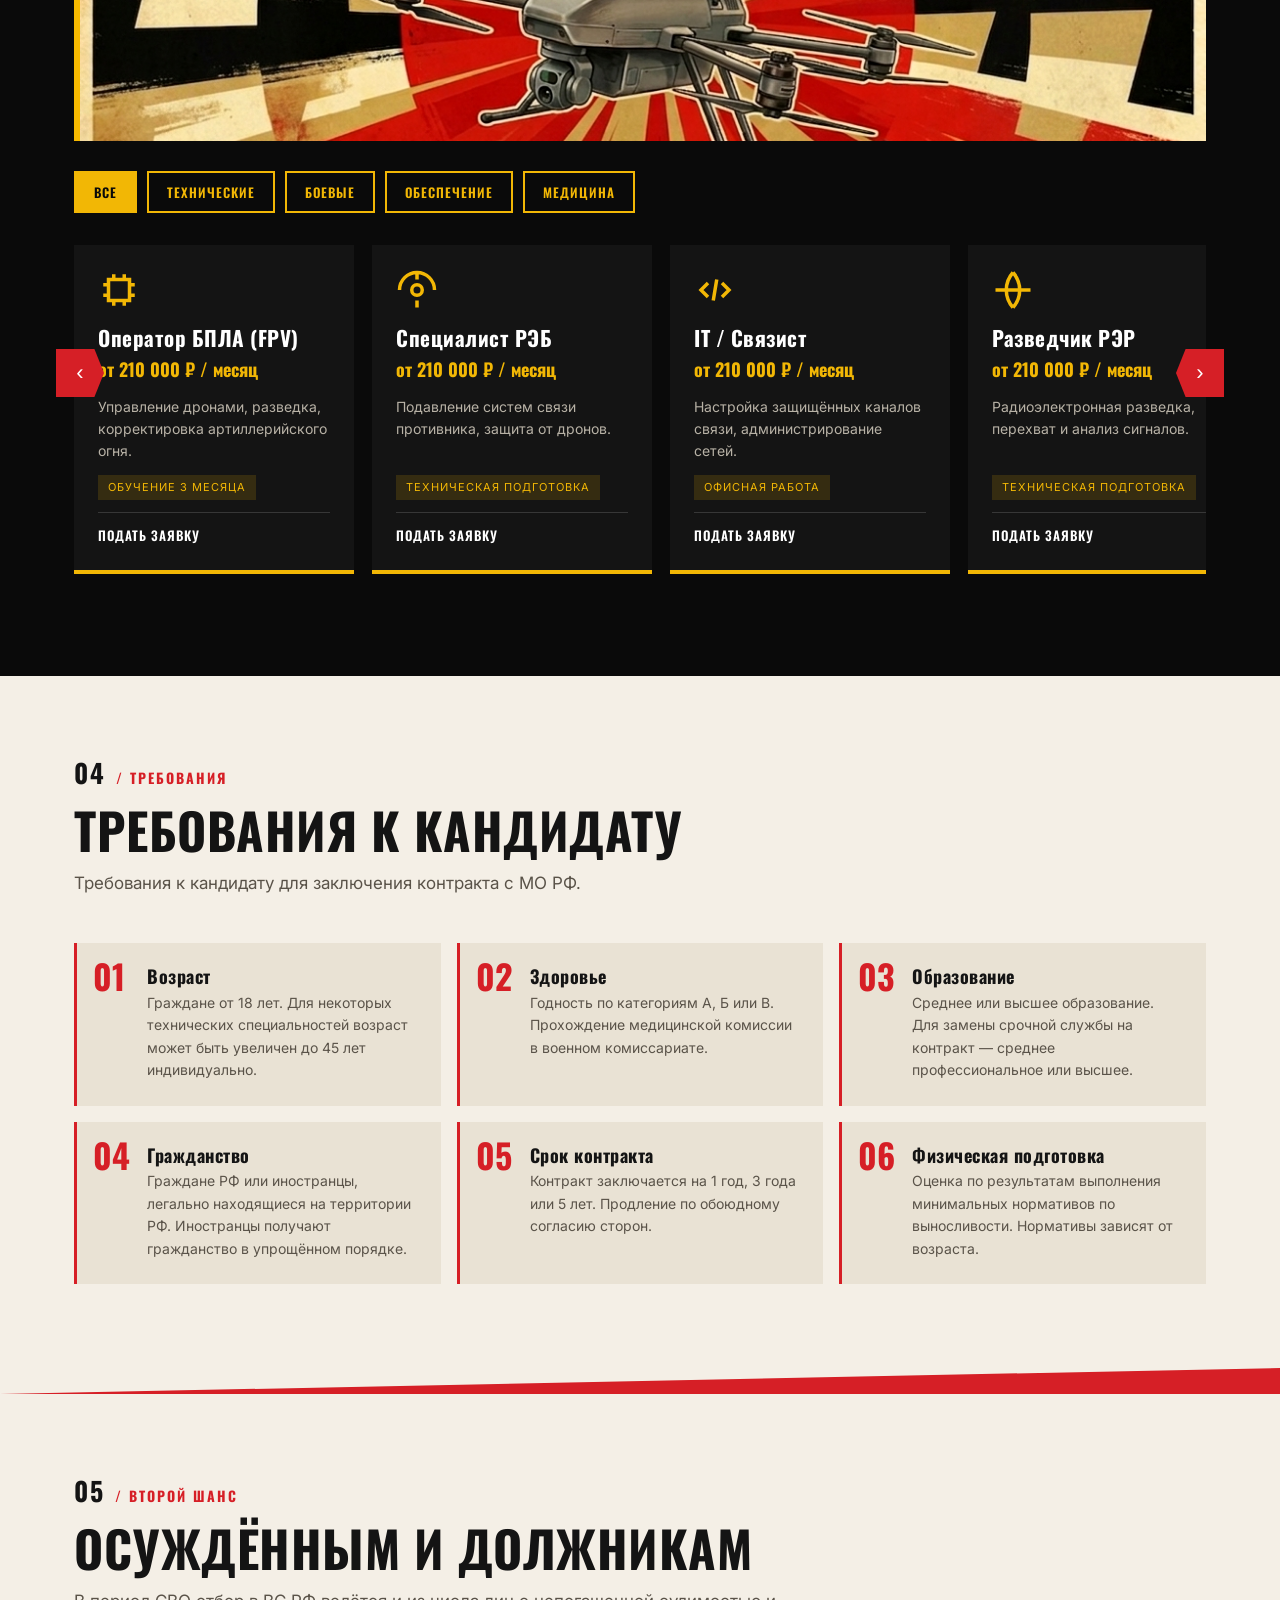
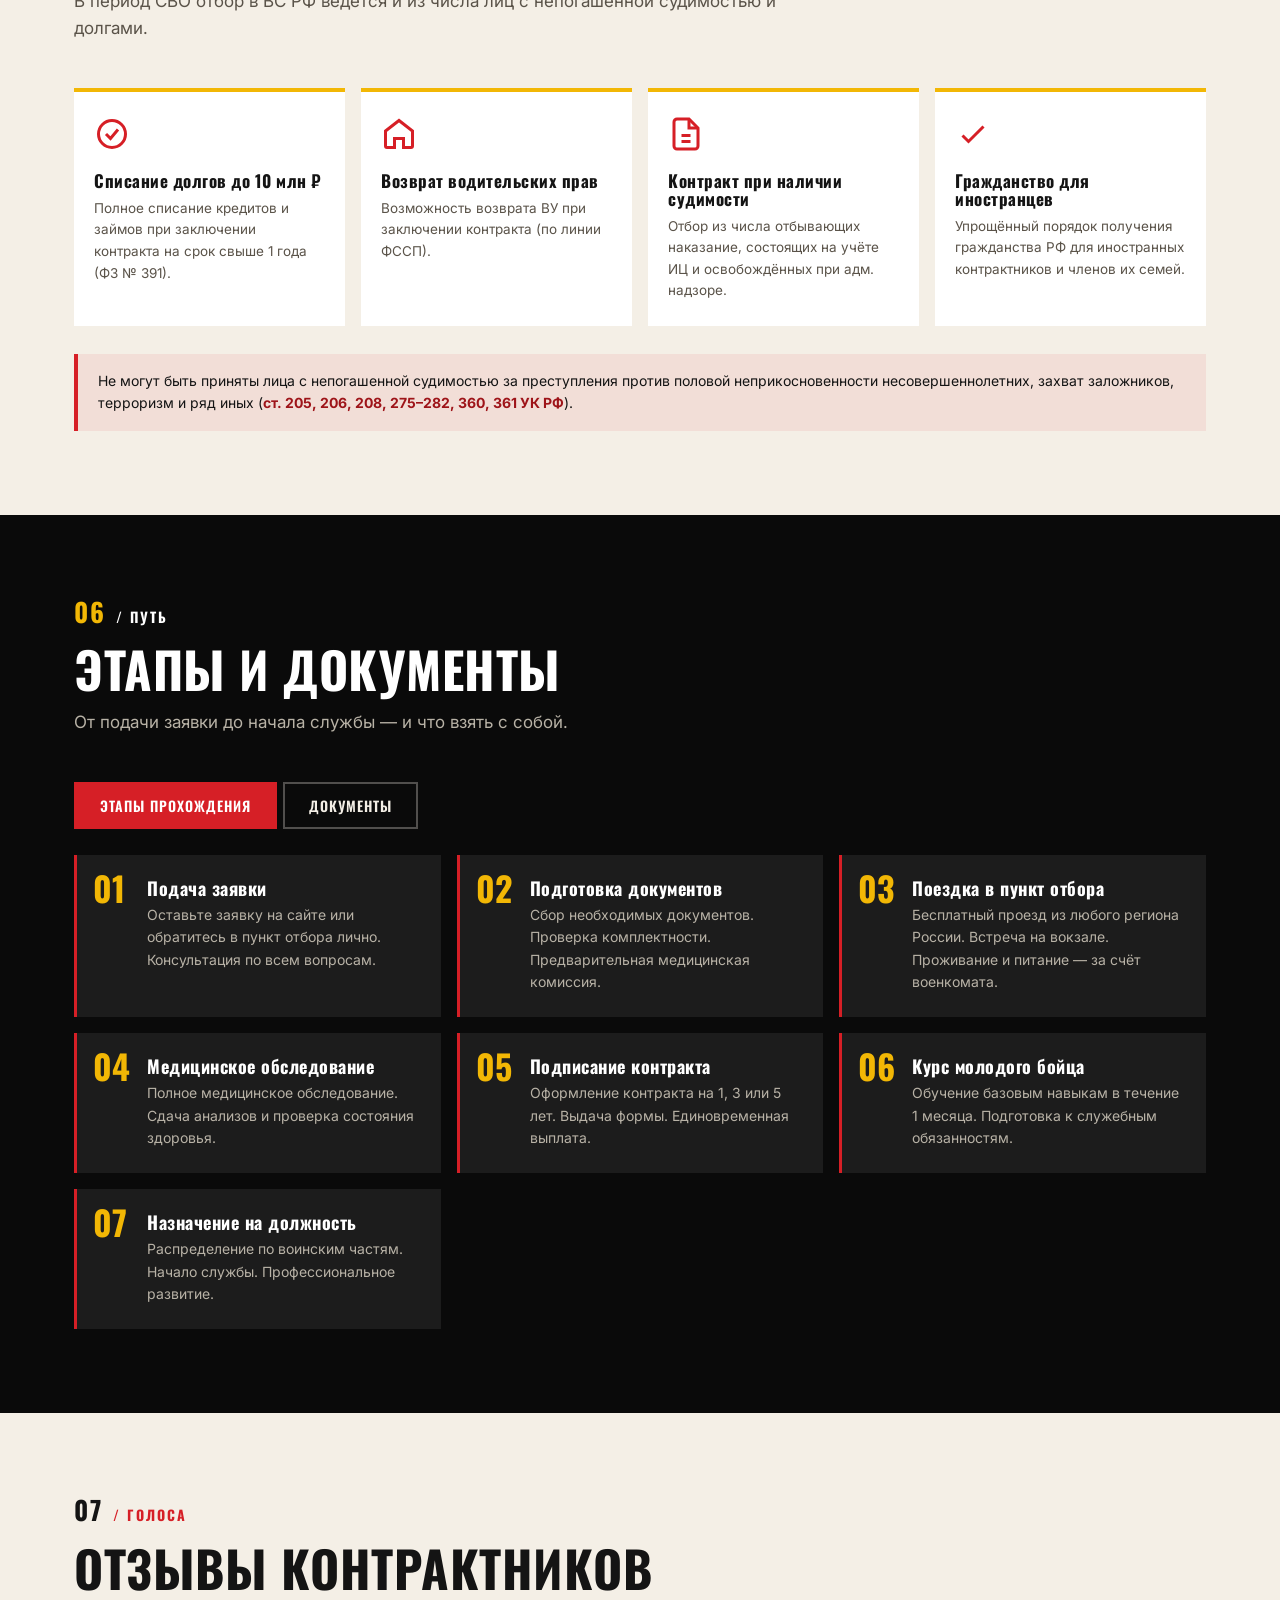
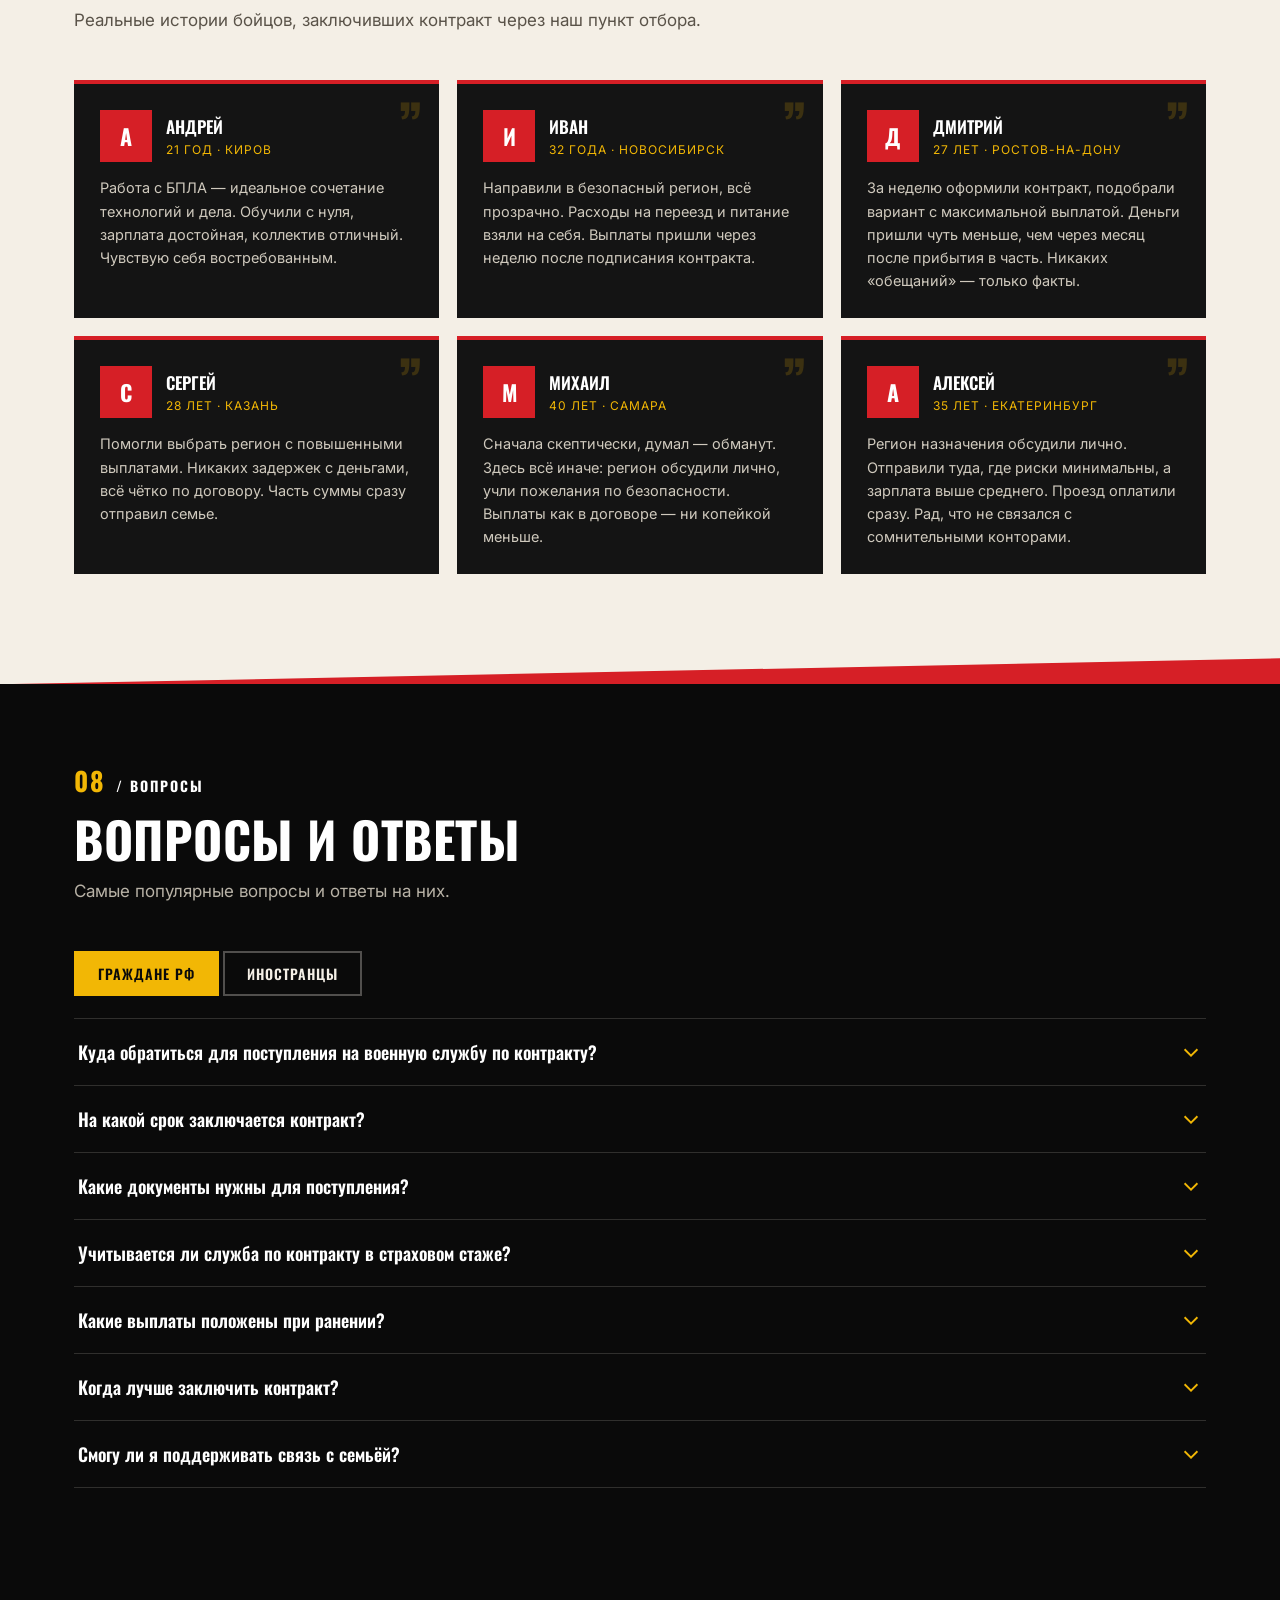
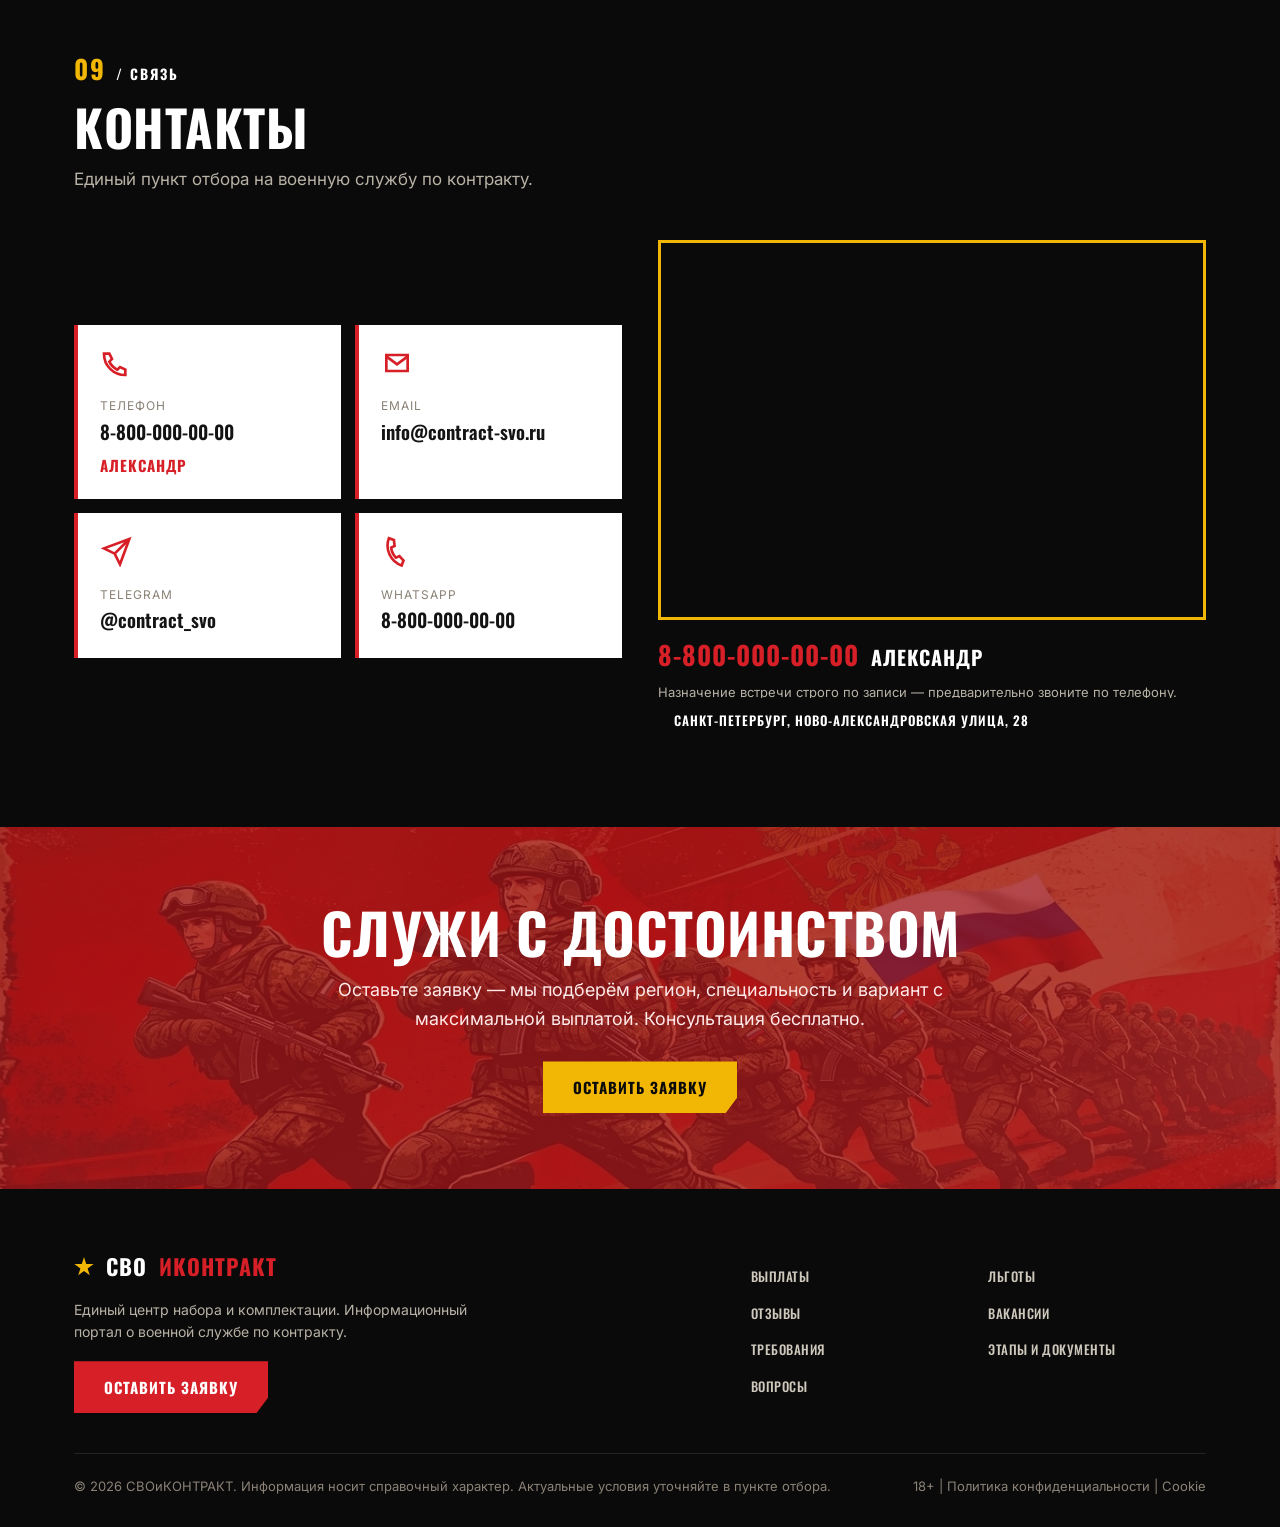
==== commit f8cb0b67: "Адрес заменён на Санкт-Петербург, Ново-Александровская улица, 28; точка Яндекс.Карт обновлена" ====
--- a/index.html
+++ b/index.html
@@ -49,7 +49,7 @@
     "logo": "https://contract-svo.ru/assets/images/hero-soldier.png",
     "address": {
       "@type": "PostalAddress",
-      "streetAddress": "м. Чкаловская, Санкт-Петербург",
+      "streetAddress": "Ново-Александровская улица, 28, Санкт-Петербург",
       "addressCountry": "RU"
     },
     "contactPoint": [
@@ -375,8 +375,8 @@
           <div class="cont-card"><svg class="cont-icon" viewBox="0 0 24 24" fill="none" stroke="currentColor" stroke-width="2"><path d="M3 5c0 9 7 16 16 16l0-4-4-2-2 2a12 12 0 01-6-6l2-2-2-4z" transform="rotate(20 12 12)"/></svg><div class="cont-label">WhatsApp</div><a class="cont-value" href="https://wa.me/88000000000" target="_blank" rel="noopener noreferrer">8-800-000-00-00</a></div>
         </div>
         <div class="cont-map">
-          <iframe class="map-frame" src="https://yandex.ru/map-widget/v1/?ll=30.29555%2C59.93450&z=15&pt=30.29555%2C59.93450" loading="lazy" allowfullscreen title="Пункт отбора · м. Чкаловская, Санкт-Петербург"></iframe>
-          <div class="map-address">м. Чкаловская, Санкт-Петербург</div>
+          <iframe class="map-frame" src="https://yandex.ru/map-widget/v1/?ll=30.460164%2C59.865221&z=15&pt=30.460164%2C59.865221" loading="lazy" allowfullscreen title="Пункт отбора · Санкт-Петербург, Ново-Александровская улица, 28"></iframe>
+          <div class="map-address">Санкт-Петербург, Ново-Александровская улица, 28</div>
           <div class="map-contact">
             <div class="map-phone-row">
               <a class="map-phone" href="tel:88000000000">8-800-000-00-00</a>
@@ -384,7 +384,7 @@
             </div>
             <div class="map-note">Назначение встречи строго по записи — предварительно звоните по телефону.</div>
           </div>
-          <a class="map-link" href="https://yandex.ru/maps/?ll=30.29555%2C59.93450&z=15" target="_blank" rel="noopener noreferrer">Открыть в Яндекс.Картах →</a>
+          <a class="map-link" href="https://yandex.ru/maps/?ll=30.460164%2C59.865221&z=15" target="_blank" rel="noopener noreferrer">Открыть в Яндекс.Картах →</a>
         </div>
       </div>
     </div>
--- a/css/style.css
+++ b/css/style.css
@@ -179,7 +179,7 @@
 .hero-sub {
   font-size: 18px; color: #cfc9bd; max-width: 560px; margin-bottom: 30px;
 }
-.hero-stats { display: flex; gap: 48px; margin-bottom: 32px; flex-wrap: wrap; align-items: flex-start; }
+.hero-stats { display: flex; gap: 36px; margin-bottom: 32px; flex-wrap: nowrap; align-items: flex-start; }
 .hero-stat { padding-right: 0; border-right: none; }
 .hero-stat b {
   display: block; font-family: var(--font-display); font-weight: 700;
@@ -192,7 +192,7 @@
 .hero-stat--phone b { font-size: clamp(26px, 3vw, 38px); color: var(--c-red); }
 .hero-stat--phone b a { color: var(--c-red); }
 .hero-stat--phone b a:hover { color: var(--c-red-deep); }
-.hero-stat--phone span { font-size: 11px; text-transform: uppercase; letter-spacing: .8px; color: var(--c-red); max-width: 200px; line-height: 1.15; }
+.hero-stat--phone span { font-size: 11px; text-transform: uppercase; letter-spacing: .6px; color: var(--c-red); line-height: 1.15; white-space: nowrap; }
 .hero-cta-row { display: flex; align-items: center; gap: 18px; flex-wrap: wrap; }
 .hero-cta-note { font-size: 14px; color: #cfc9bd; font-weight: 600; }
 .hero-note { font-size: 13px; color: #8e887d; margin-top: 18px; }
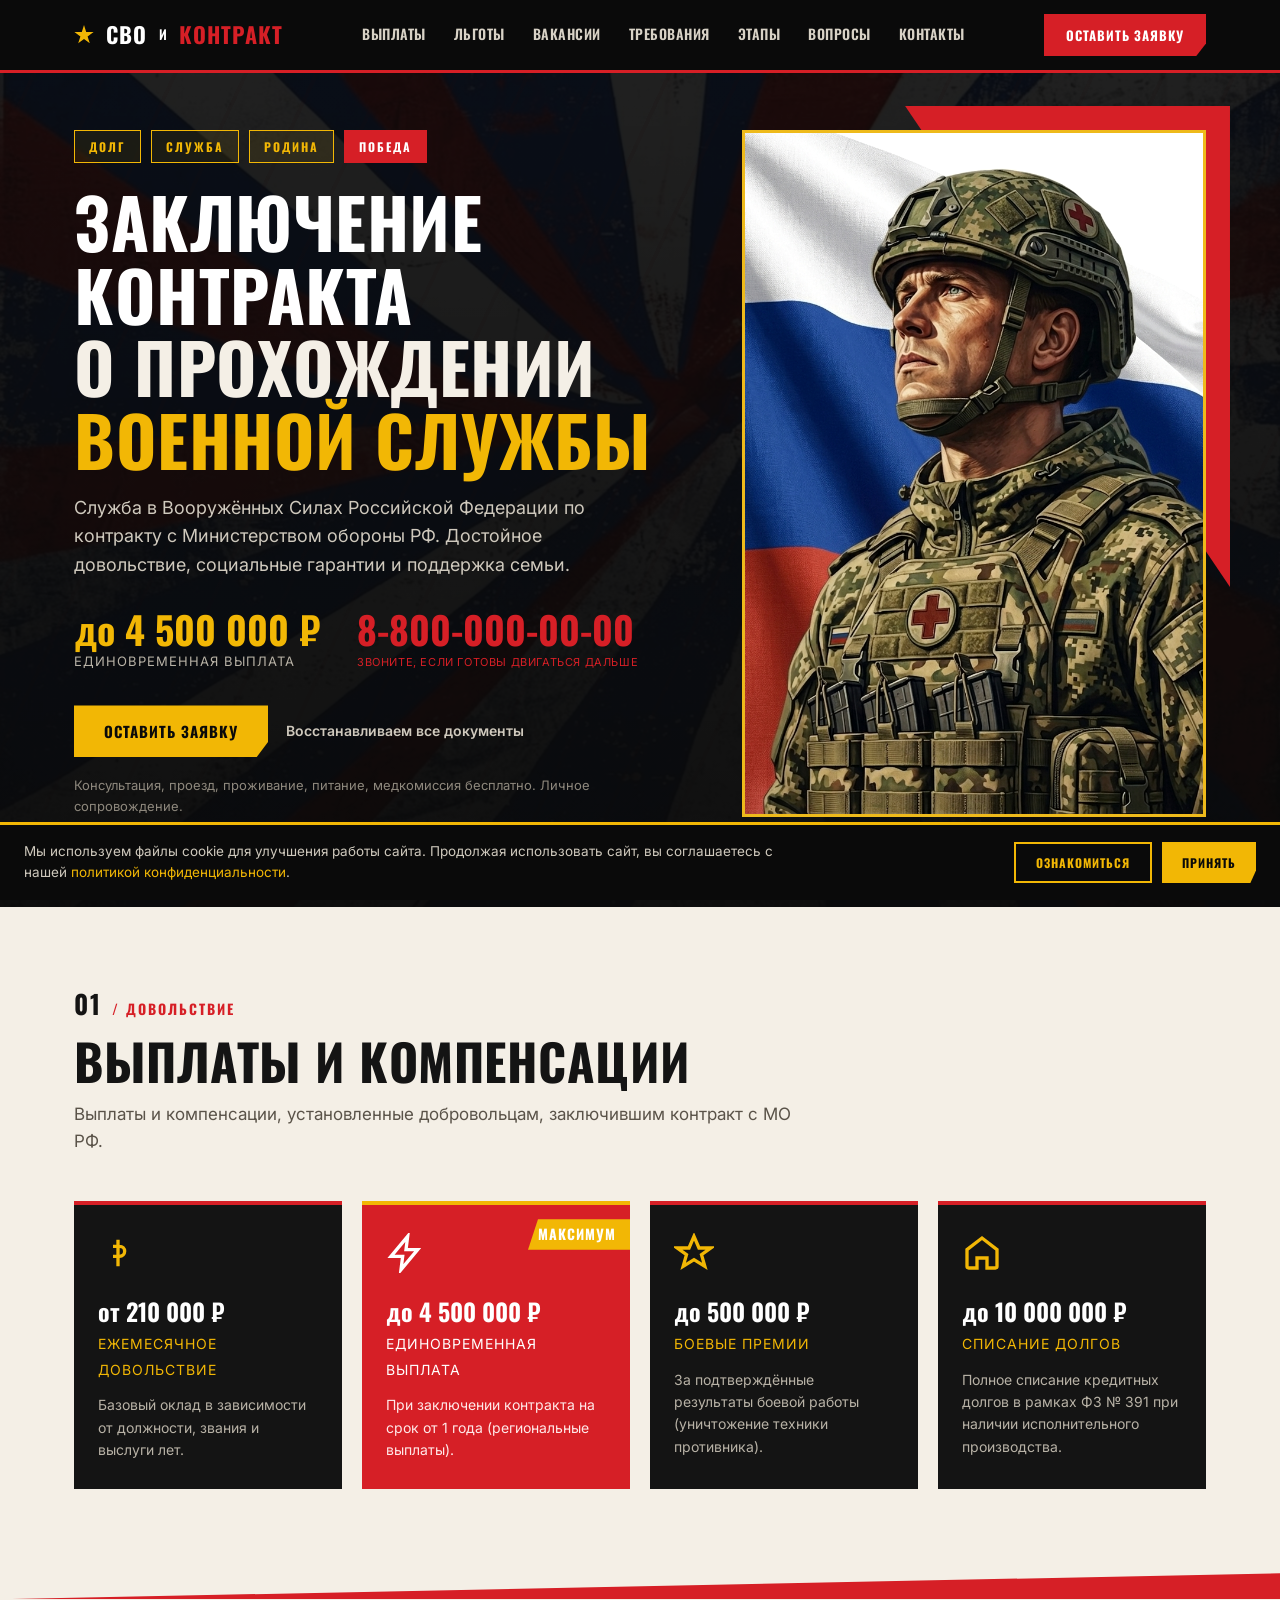
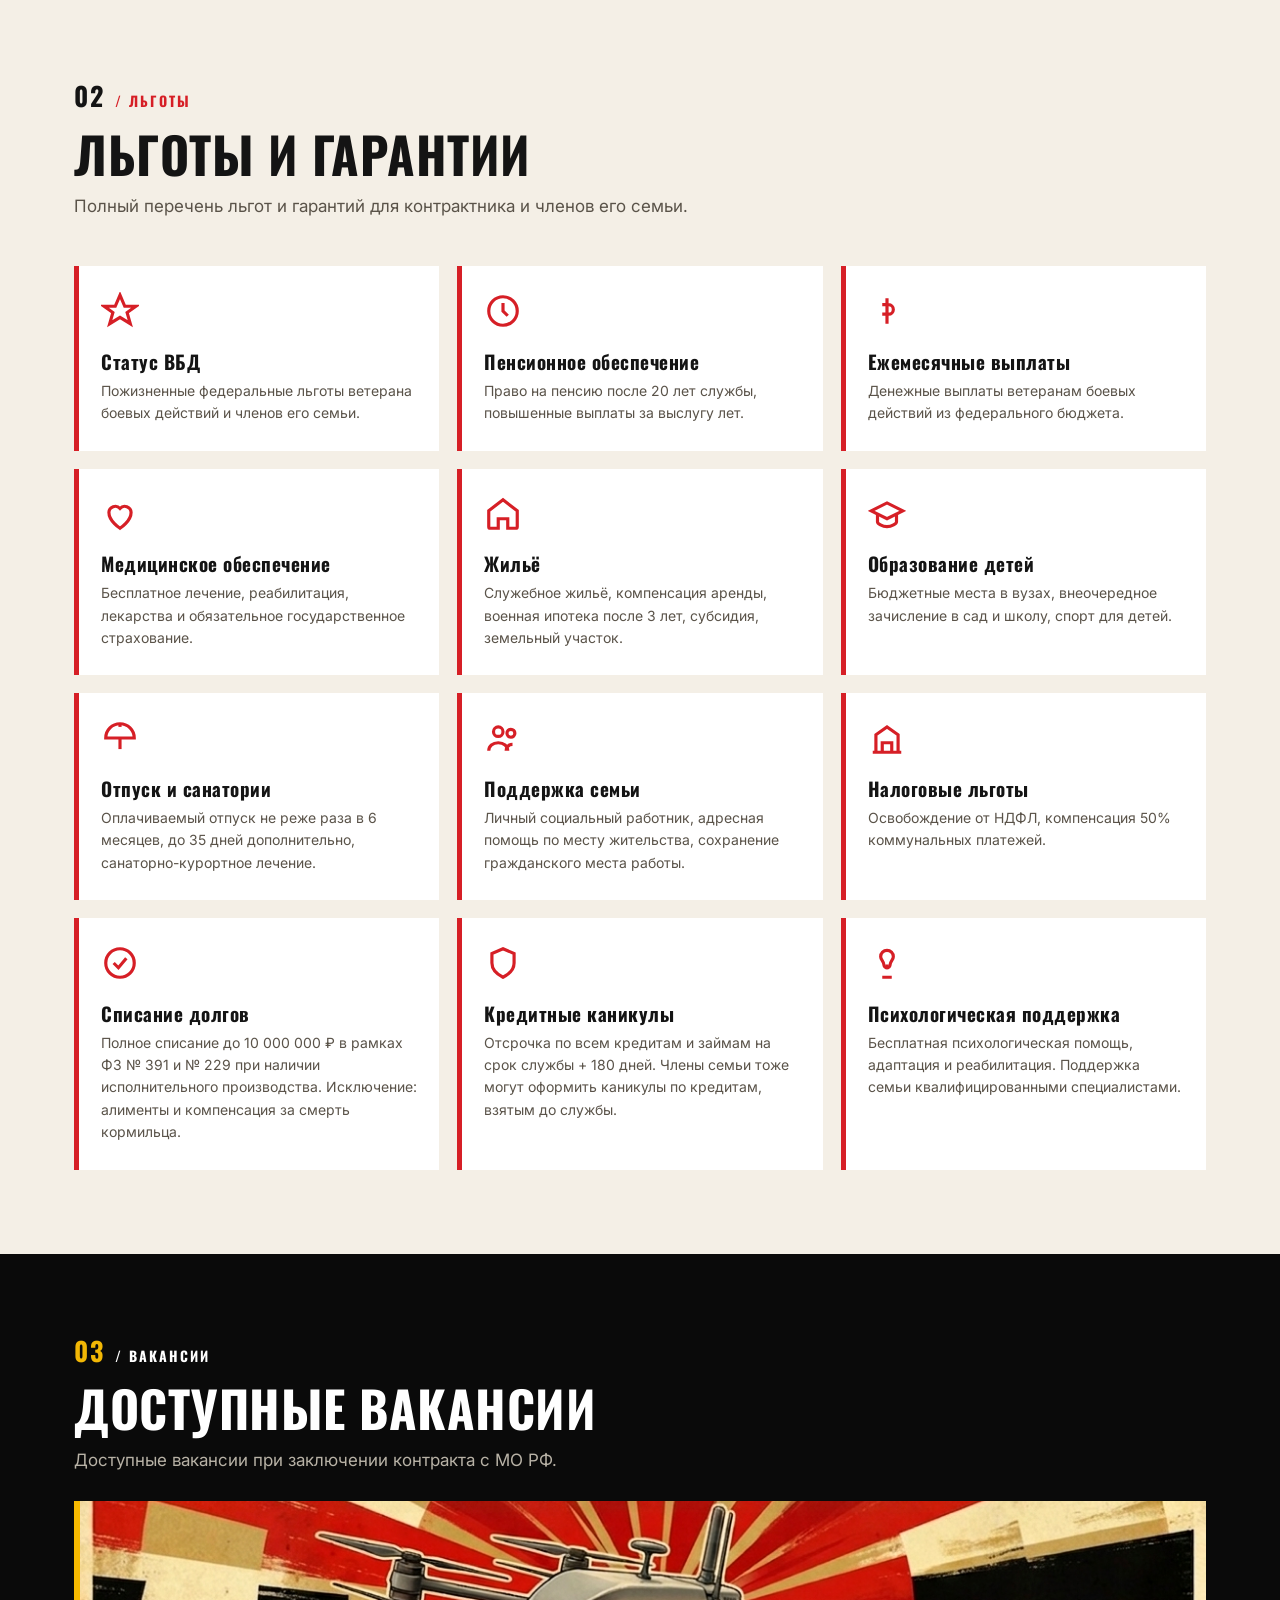
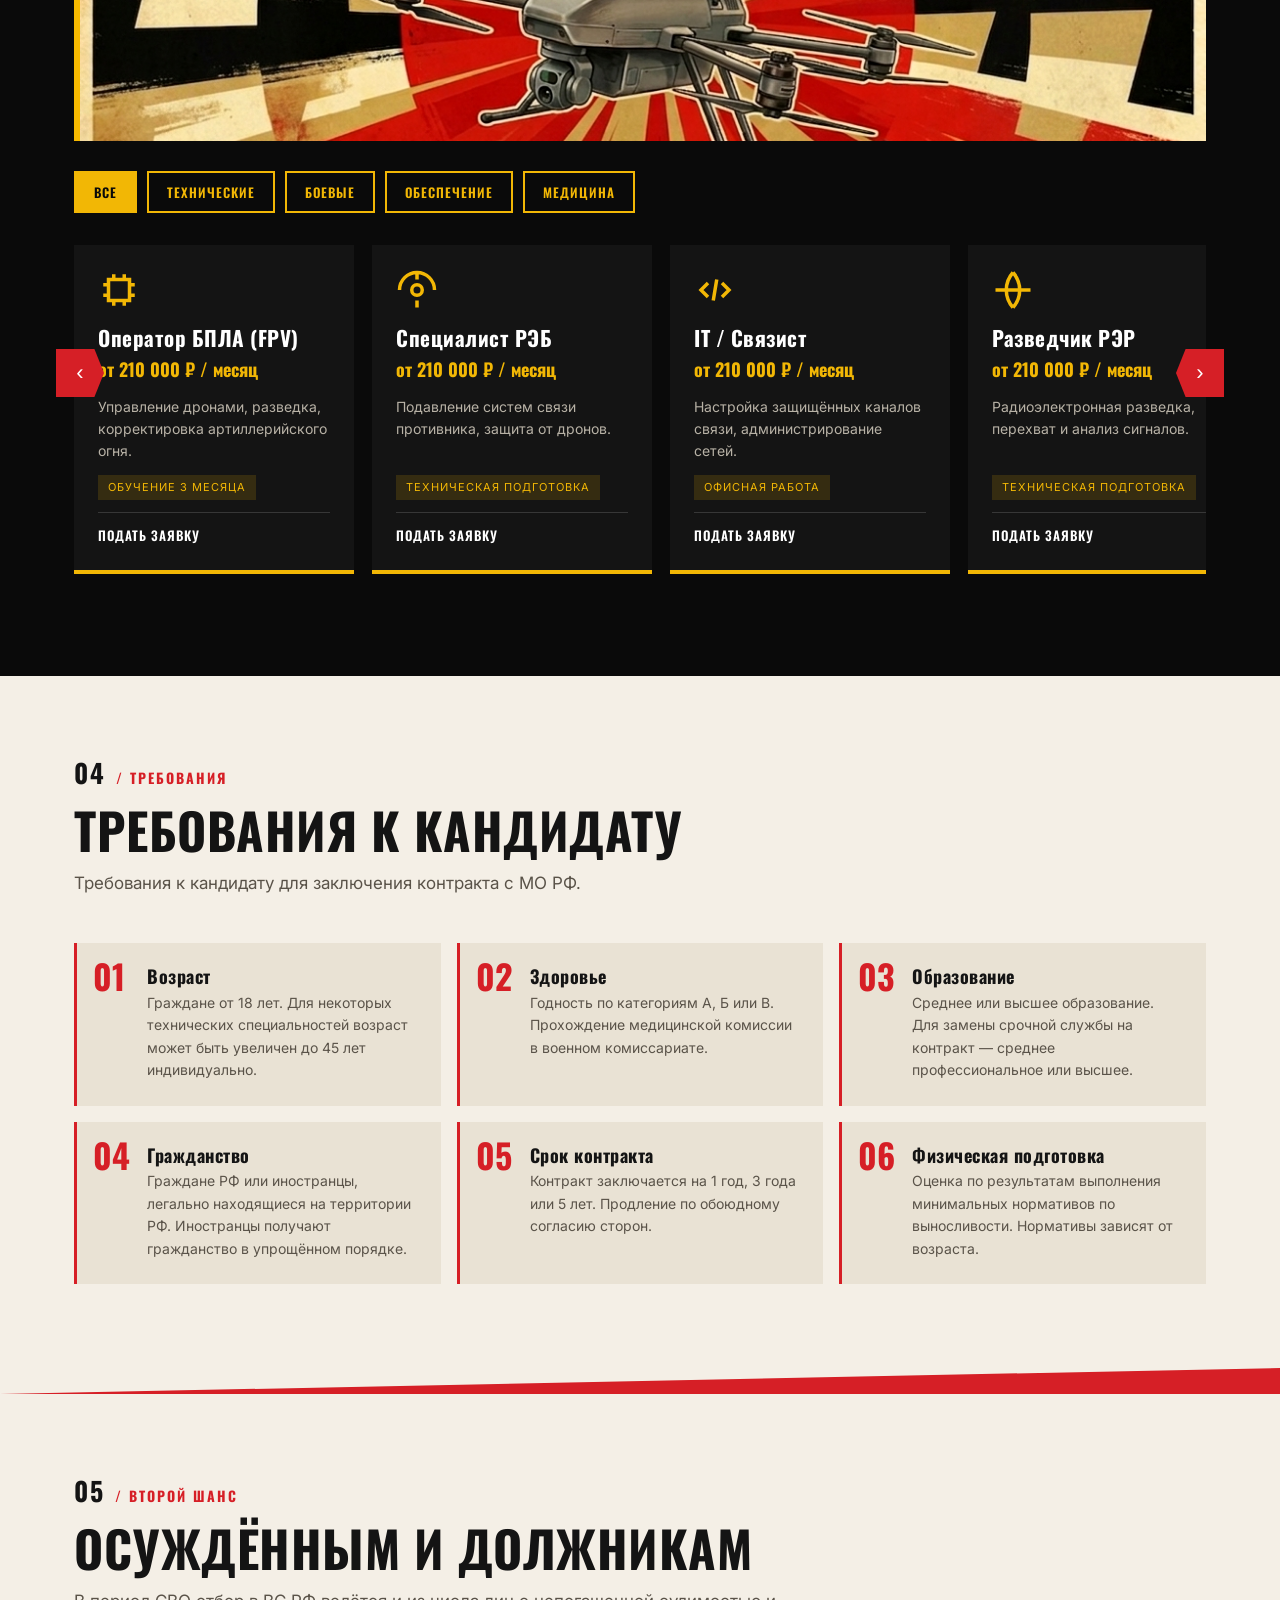
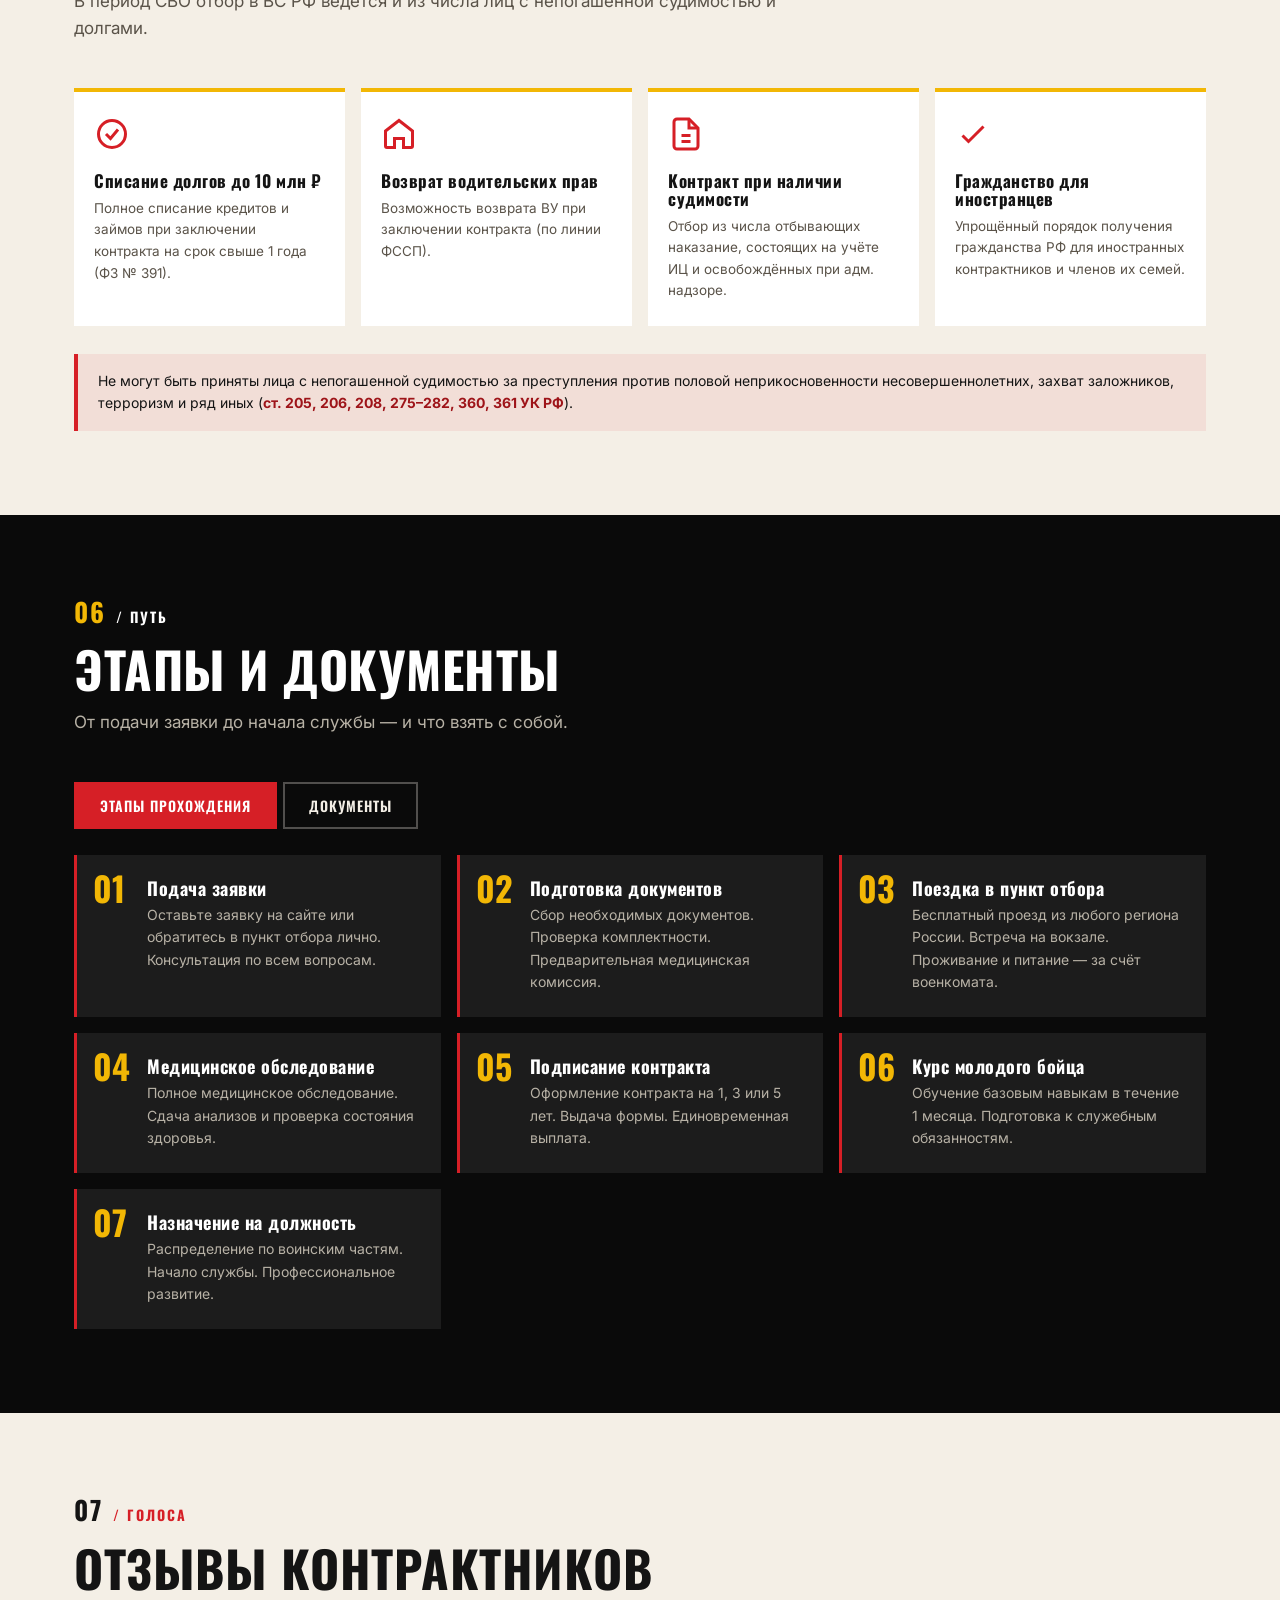
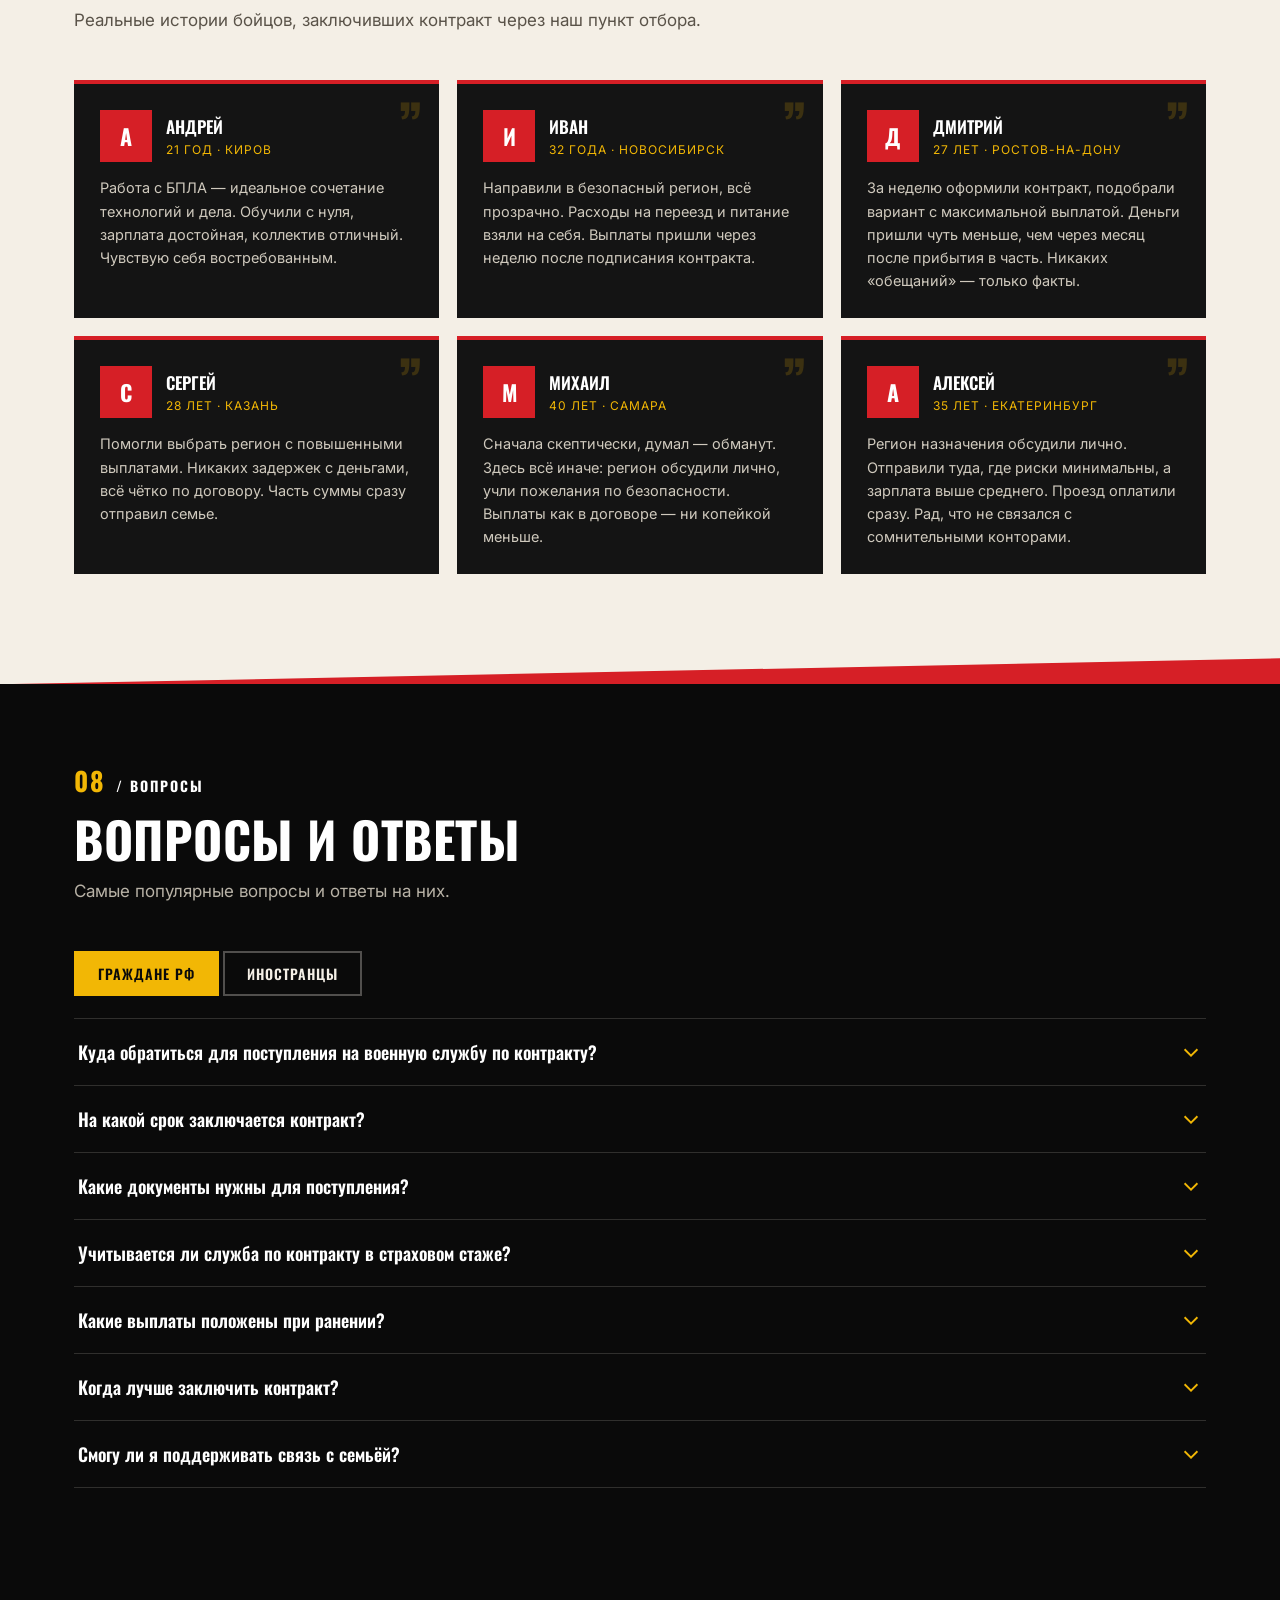
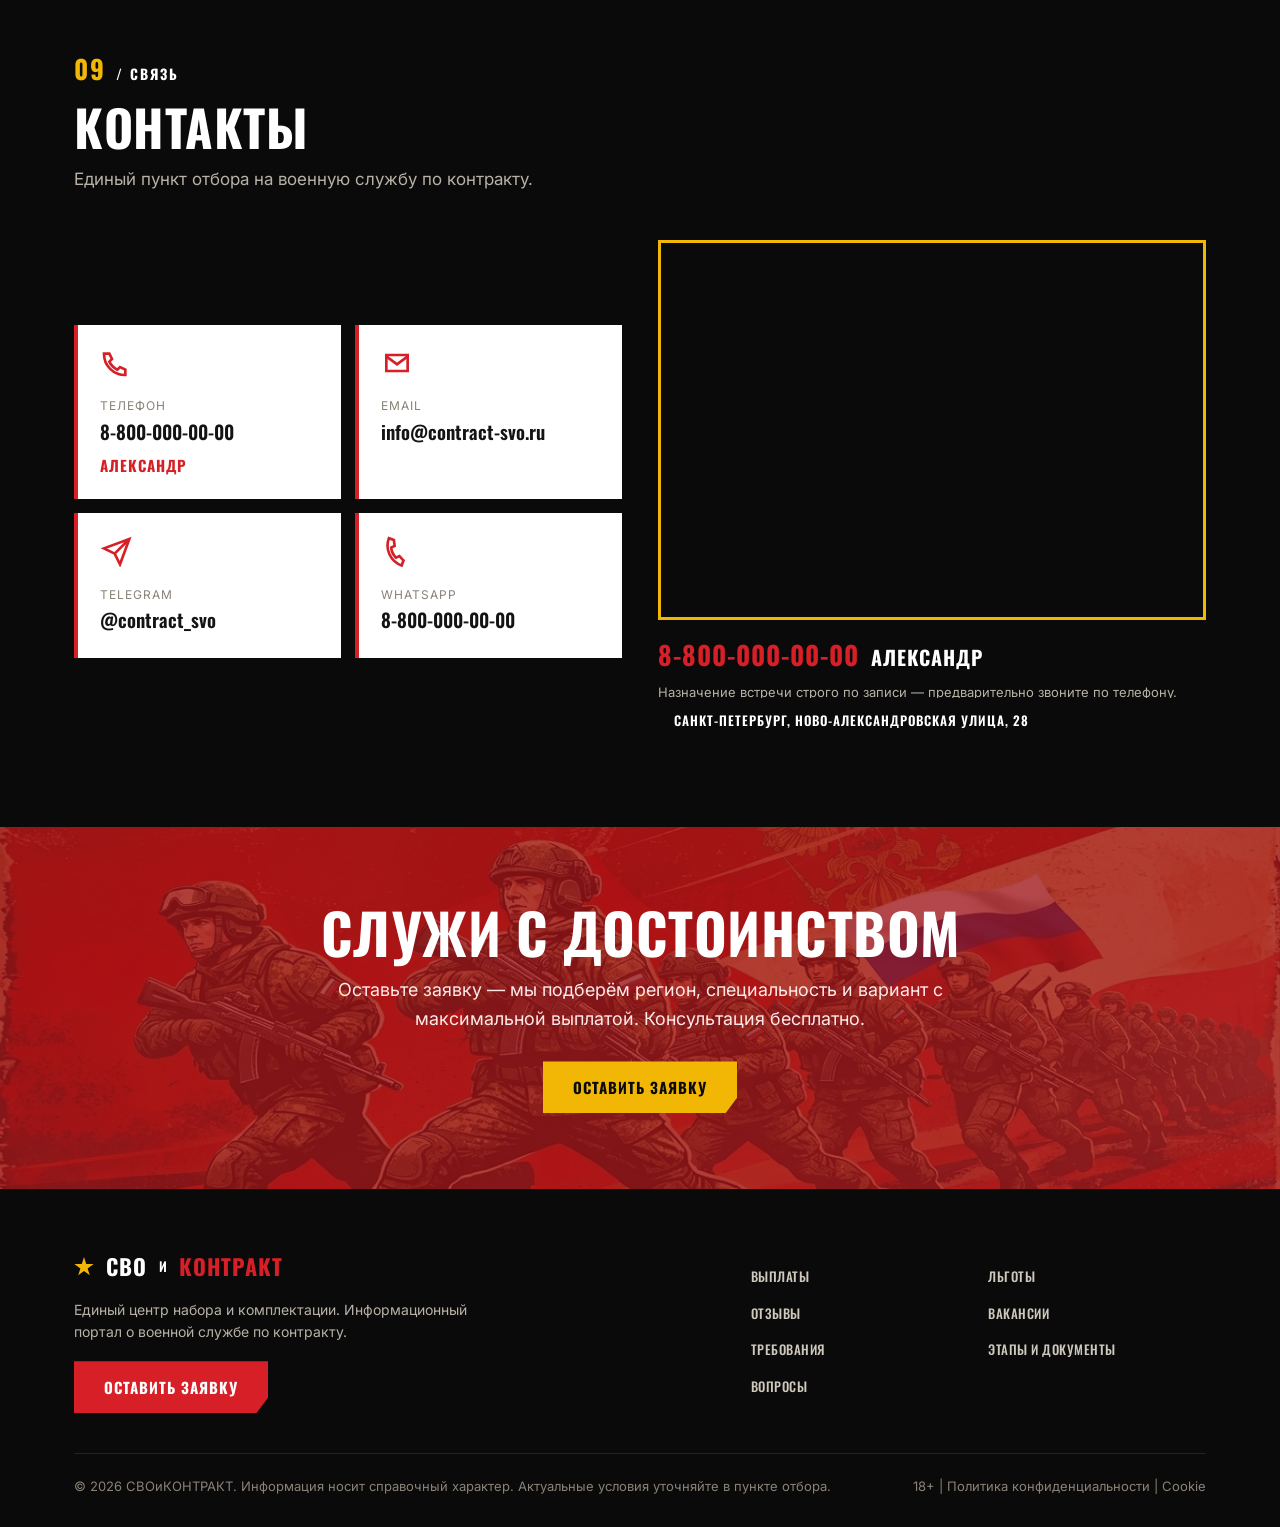
==== commit 2dce53ab: "Бренд: «и» сделана мелкой в СВОиКОНТРАКТ" ====
--- a/index.html
+++ b/index.html
@@ -73,7 +73,7 @@
   <!-- ============ HEADER ============ -->
   <header class="site-header">
     <div class="container header-inner">
-      <a href="#top" class="brand"><span class="star"></span>СВО<span class="accent">иКОНТРАКТ</span></a>
+      <a href="#top" class="brand"><span class="star"></span>СВО<span class="brand-i">и</span><span class="accent">КОНТРАКТ</span></a>
       <nav>
         <ul class="nav-links" id="navLinks">
           <li><a href="#payments">Выплаты</a></li>
@@ -404,7 +404,7 @@
     <div class="container">
       <div class="footer-top">
         <div>
-          <div class="footer-brand"><span class="star"></span>СВО<span class="accent">иКОНТРАКТ</span></div>
+          <div class="footer-brand"><span class="star"></span>СВО<span class="brand-i">и</span><span class="accent">КОНТРАКТ</span></div>
           <p class="footer-desc">Единый центр набора и комплектации. Информационный портал о военной службе по контракту.</p>
           <button class="btn apply-trigger" style="margin-top:18px">Оставить заявку</button>
         </div>
--- a/css/style.css
+++ b/css/style.css
@@ -116,6 +116,7 @@
 }
 .brand .star { width: 20px; height: 20px; background: var(--c-gold); }
 .brand .accent { color: var(--c-red); }
+.brand .brand-i { font-size: .6em; letter-spacing: 0; vertical-align: baseline; }
 
 .nav-links { display: flex; gap: 4px; list-style: none; }
 .nav-links a {
@@ -539,6 +540,7 @@
 .footer-brand { display: flex; align-items: center; gap: 12px; color: #fff; font-family: var(--font-display); font-weight: 700; font-size: 22px; text-transform: uppercase; letter-spacing: 1px; margin-bottom: 14px; }
 .footer-brand .star { width: 20px; height: 20px; background: var(--c-gold); }
 .footer-brand .accent { color: var(--c-red); }
+.footer-brand .brand-i { font-size: .6em; letter-spacing: 0; vertical-align: baseline; }
 .footer-desc { font-size: 14px; max-width: 420px; }
 .footer-links { display: grid; grid-template-columns: 1fr 1fr; gap: 8px 20px; }
 .footer-links a { font-family: var(--font-display); font-weight: 500; text-transform: uppercase; letter-spacing: .5px; font-size: 13px; color: #cfc9bd; padding: 4px 0; }
@@ -628,6 +630,9 @@
    RESPONSIVE
    ========================================================= */
 @media (max-width: 980px) {
+  .hero-stats { flex-wrap: wrap; gap: 22px 36px; }
+  .hero-stat { flex: 1 1 auto; min-width: 0; }
+  .hero-stat--phone span { white-space: normal; }
   .hero-grid { grid-template-columns: 1fr; }
   .hero-figure { display: none; }
   .nav-links { display: none; }
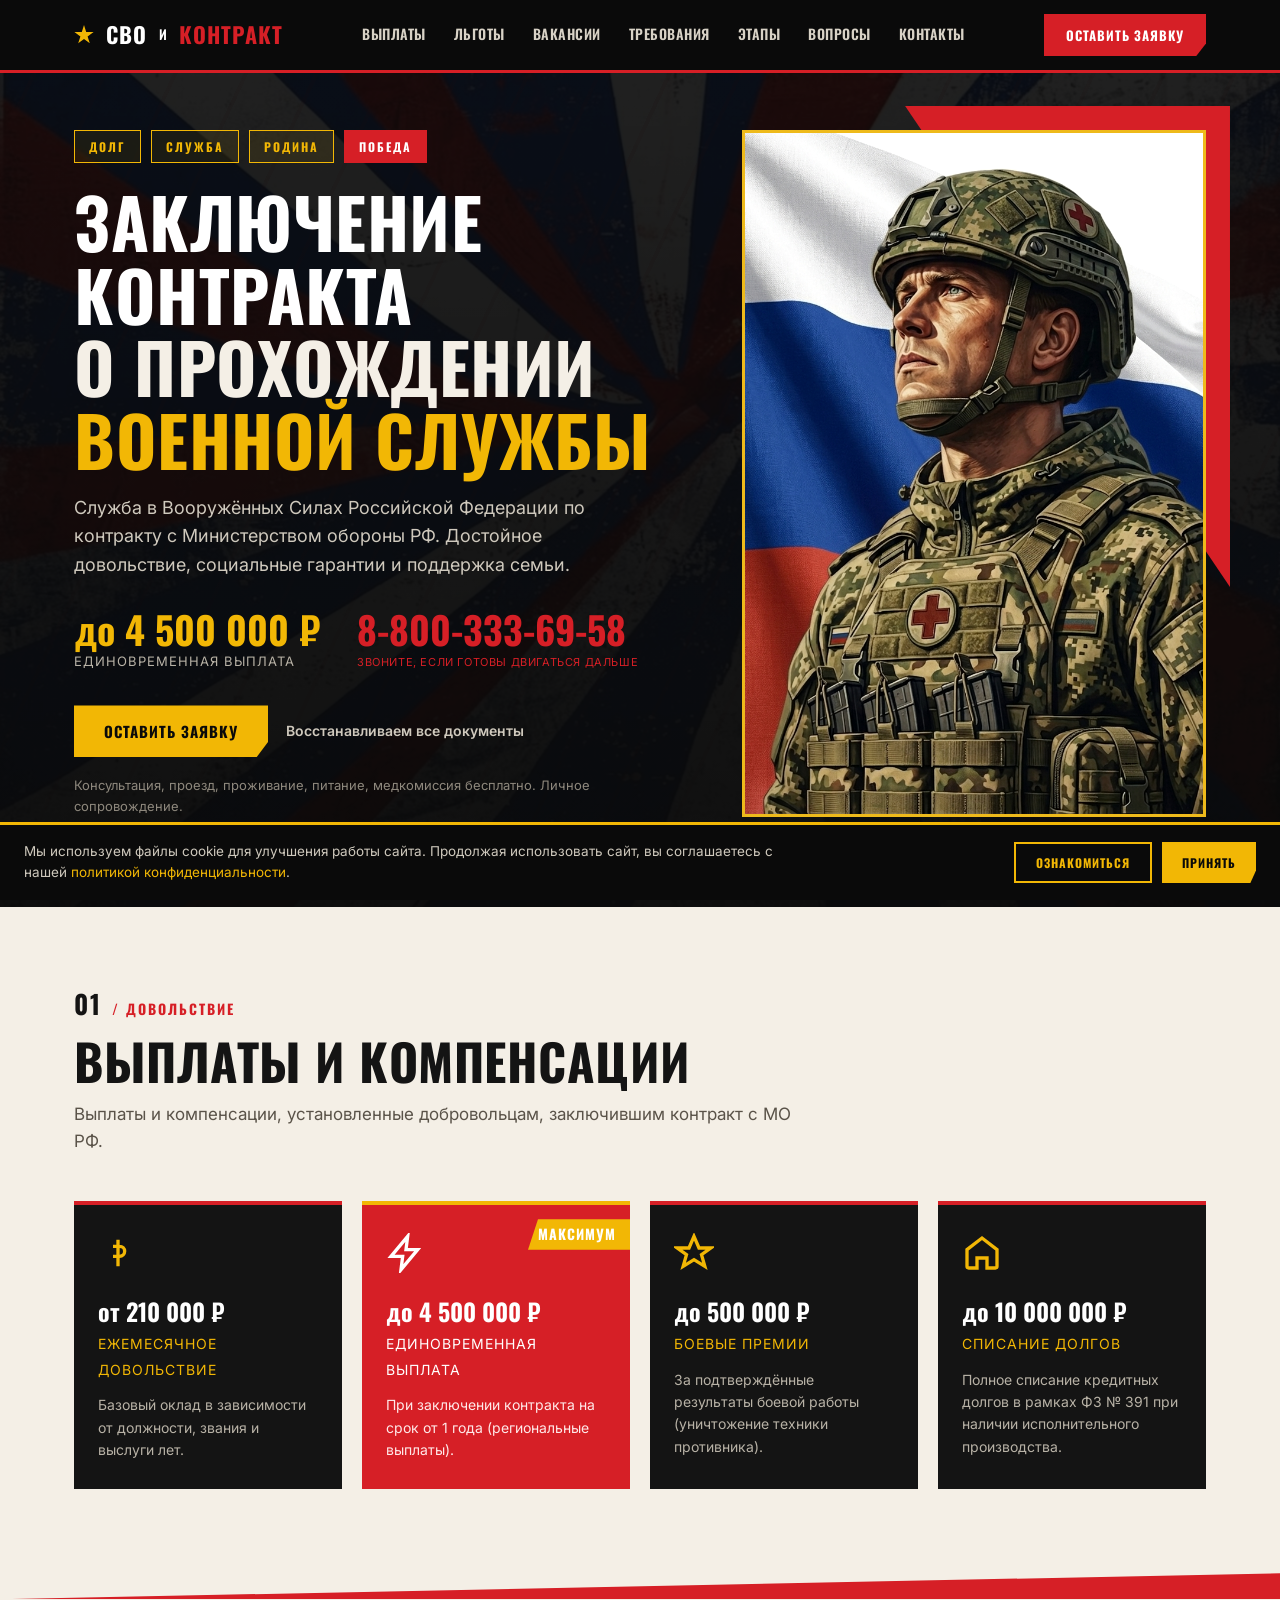
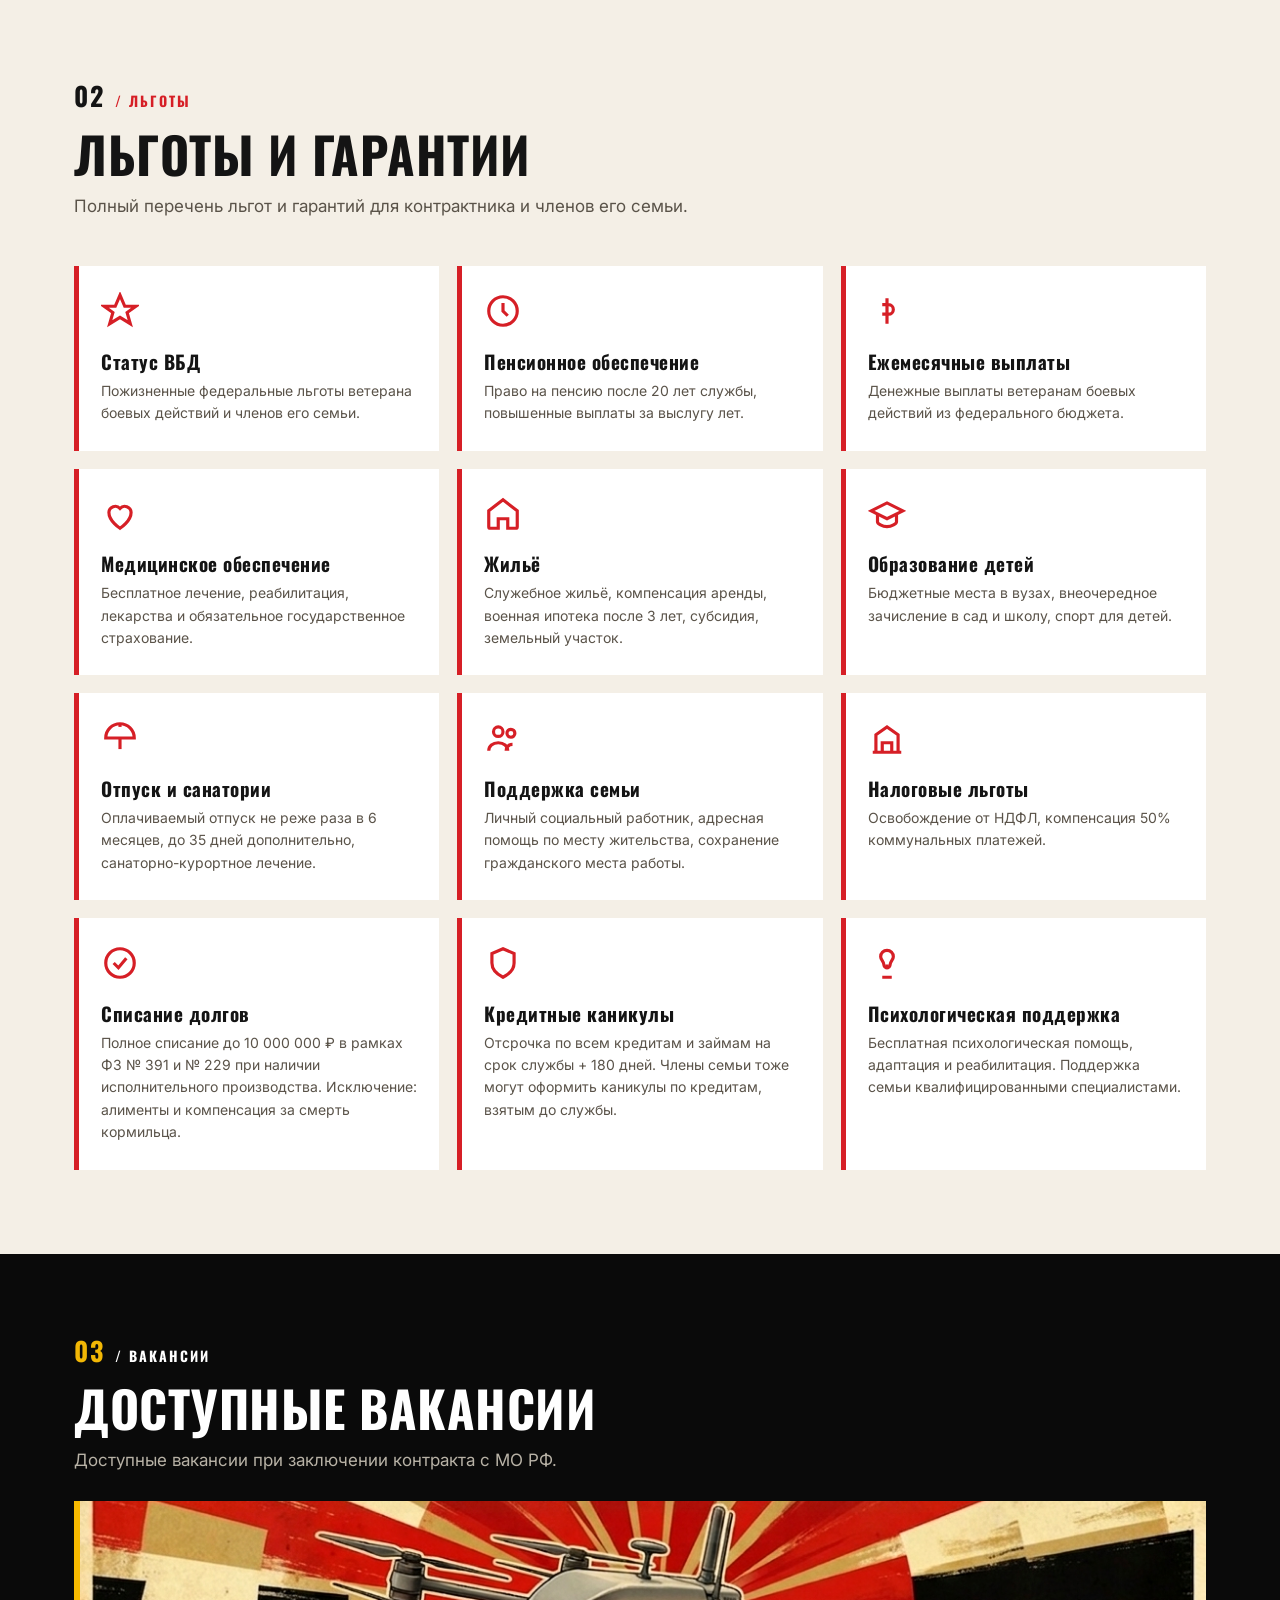
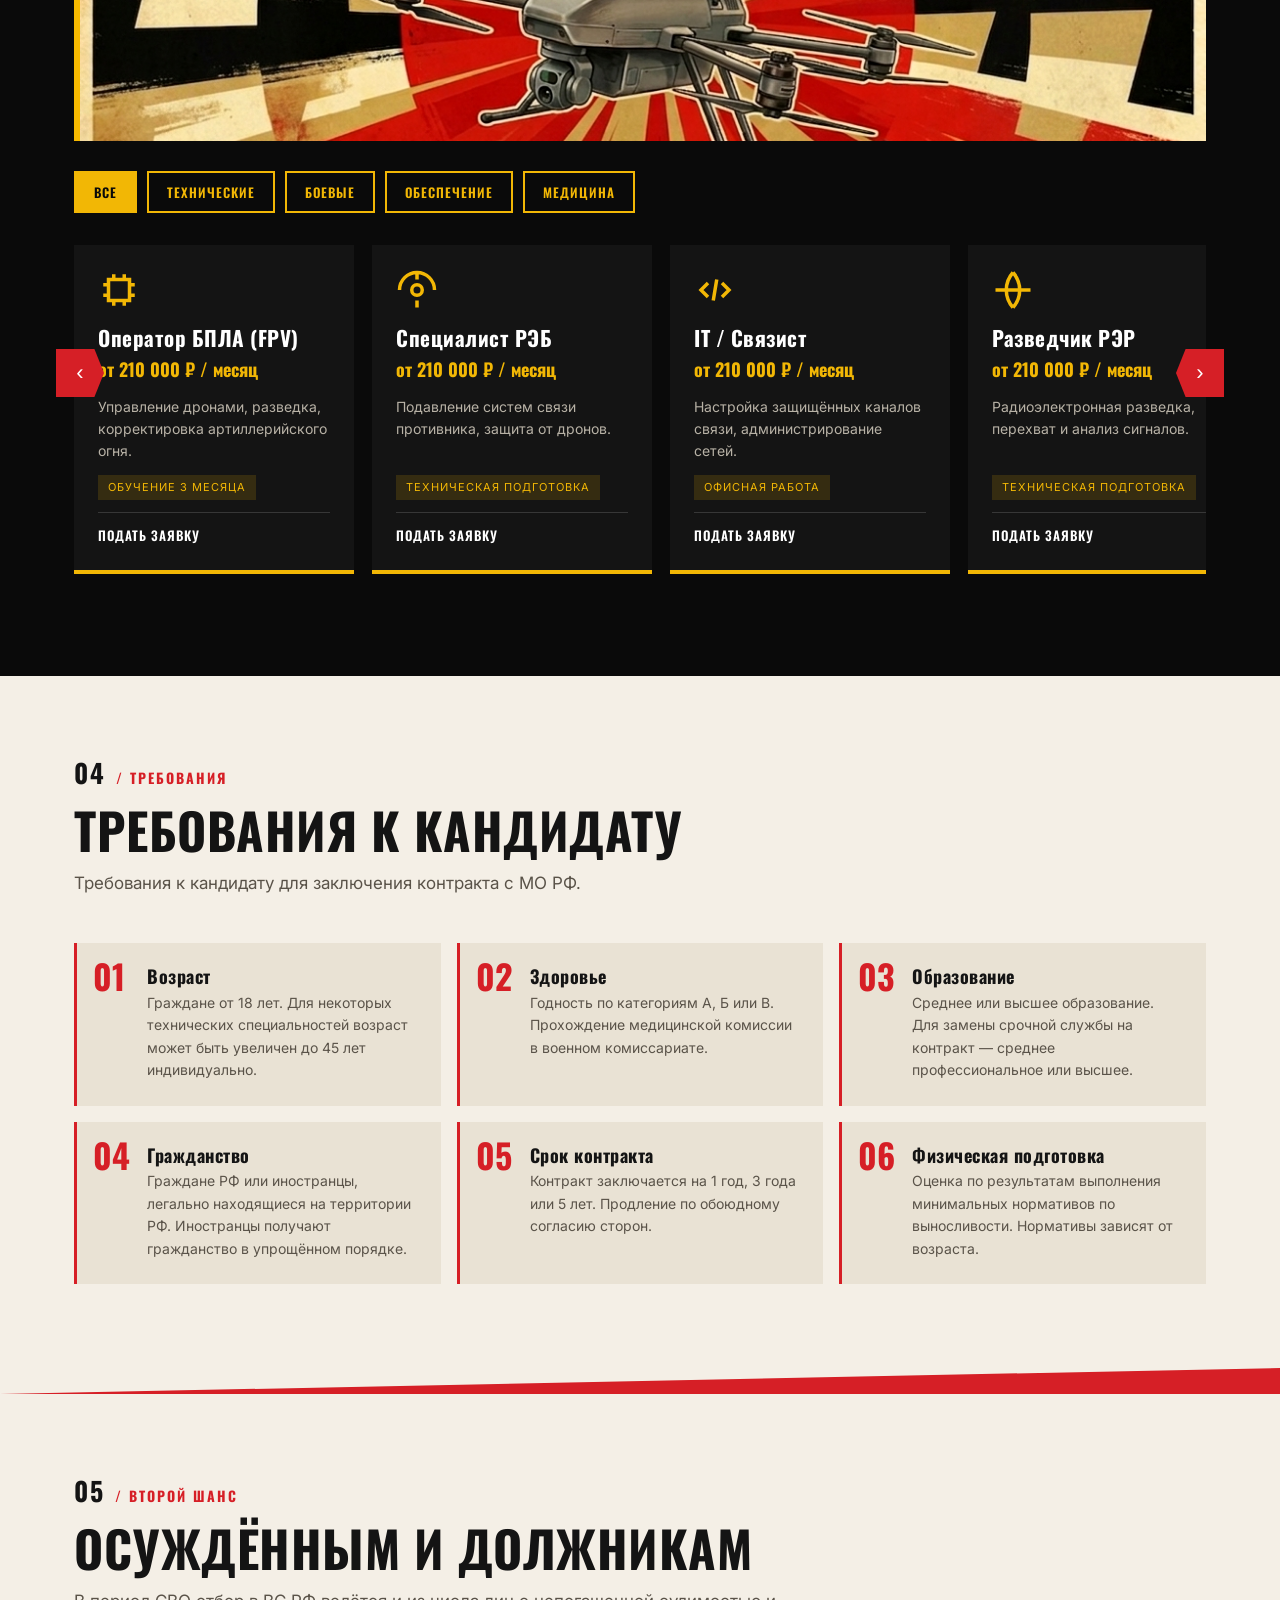
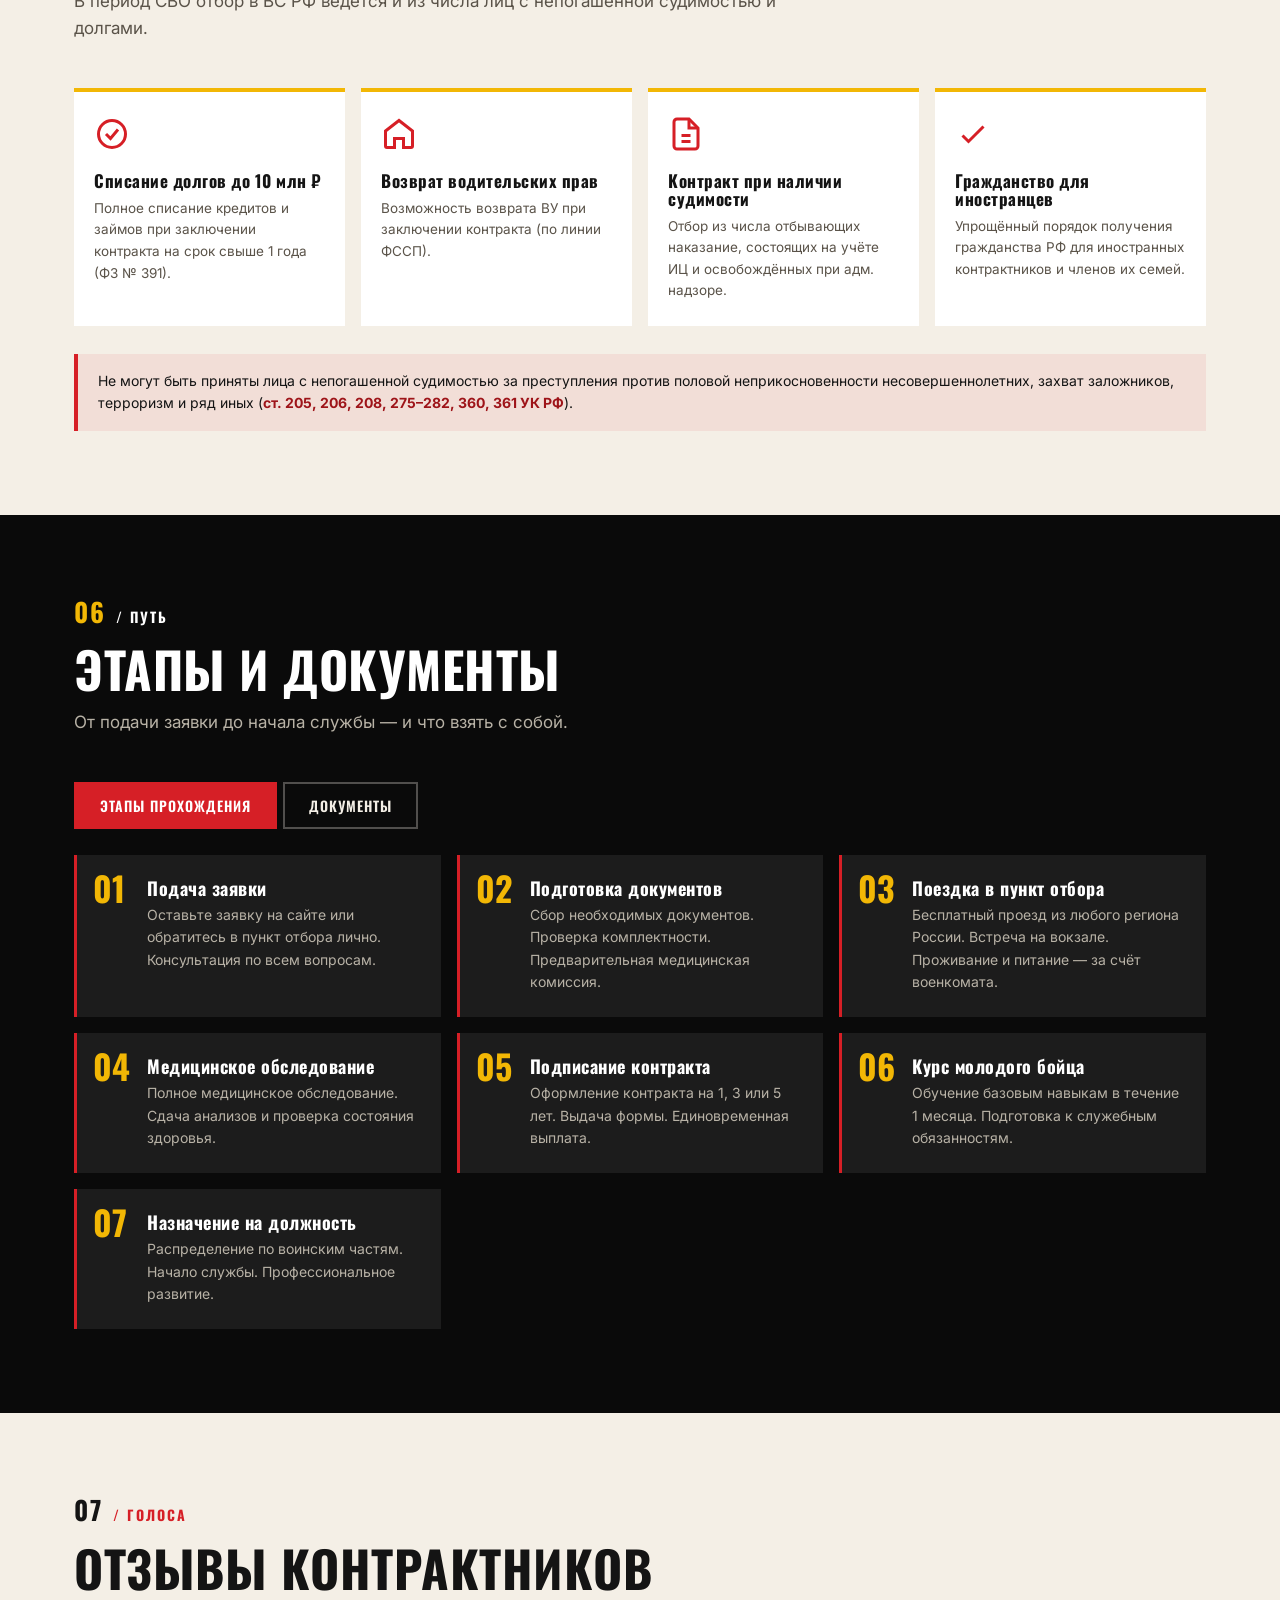
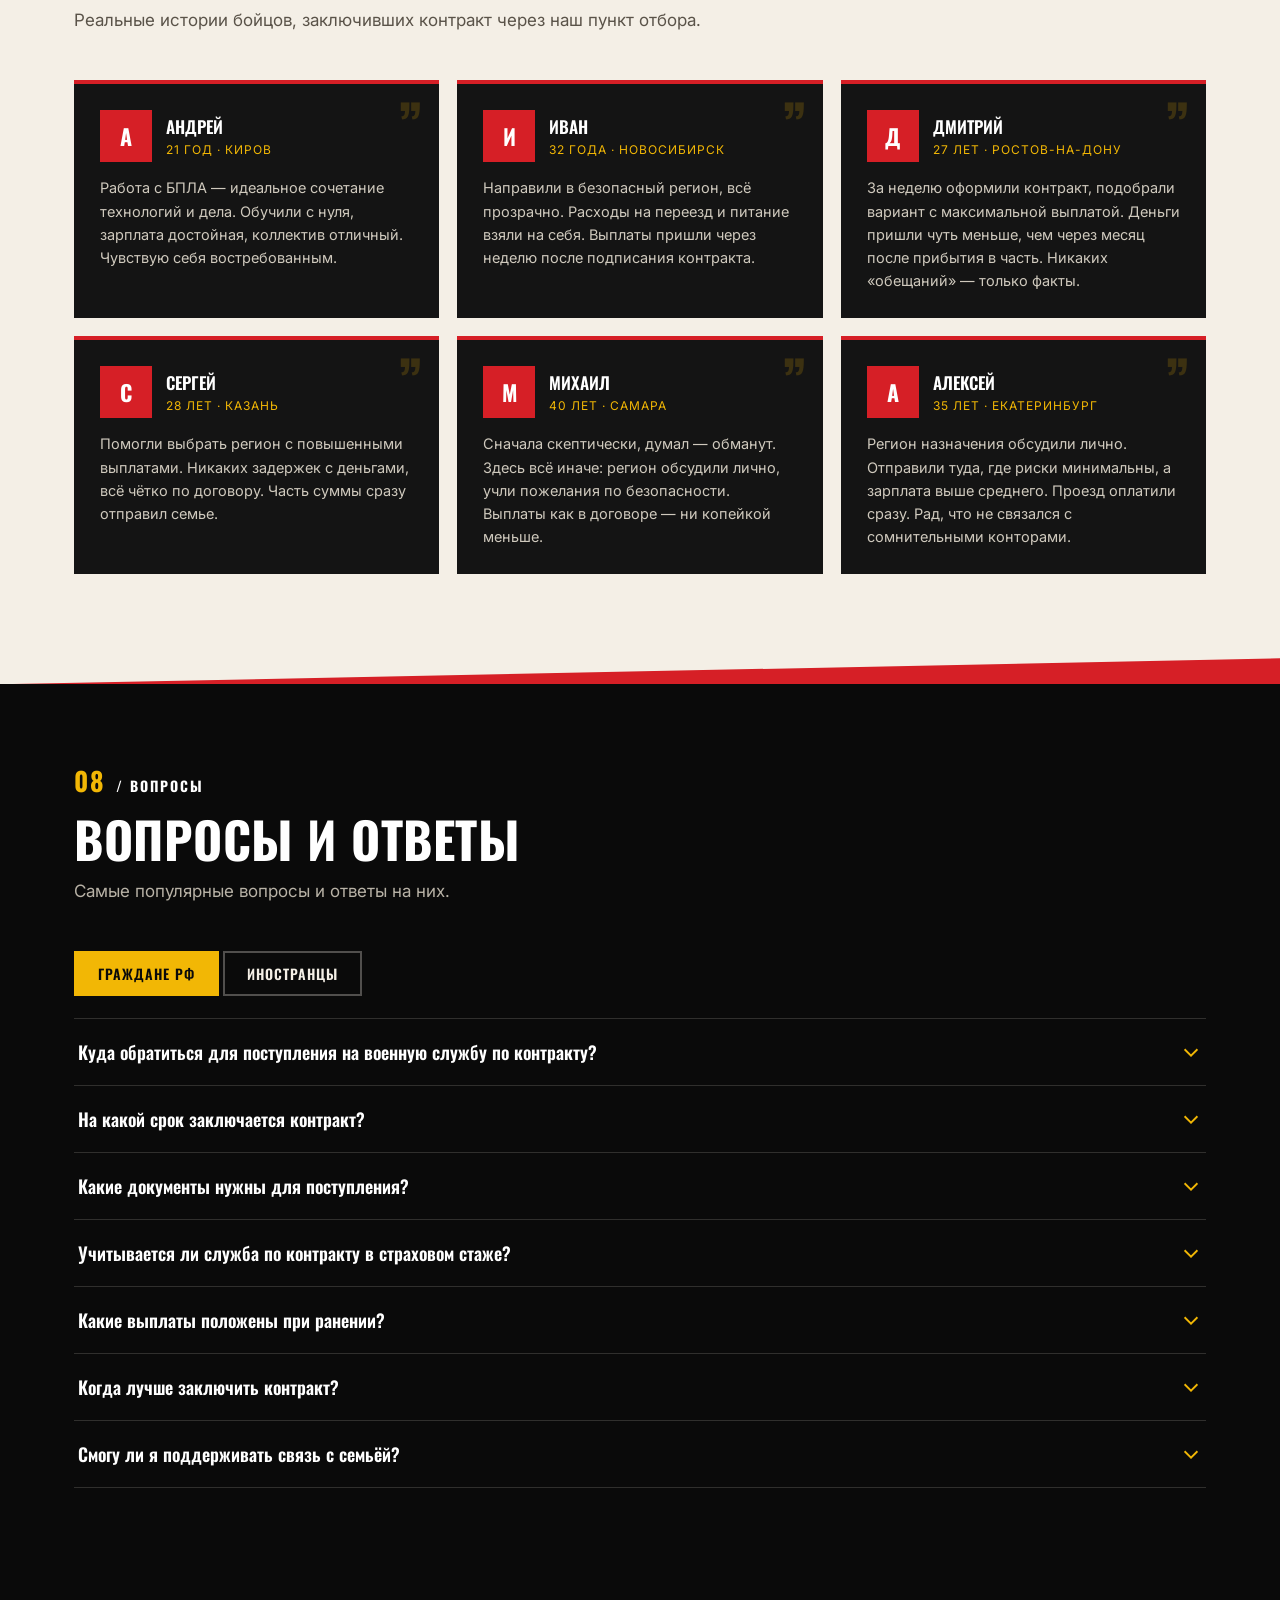
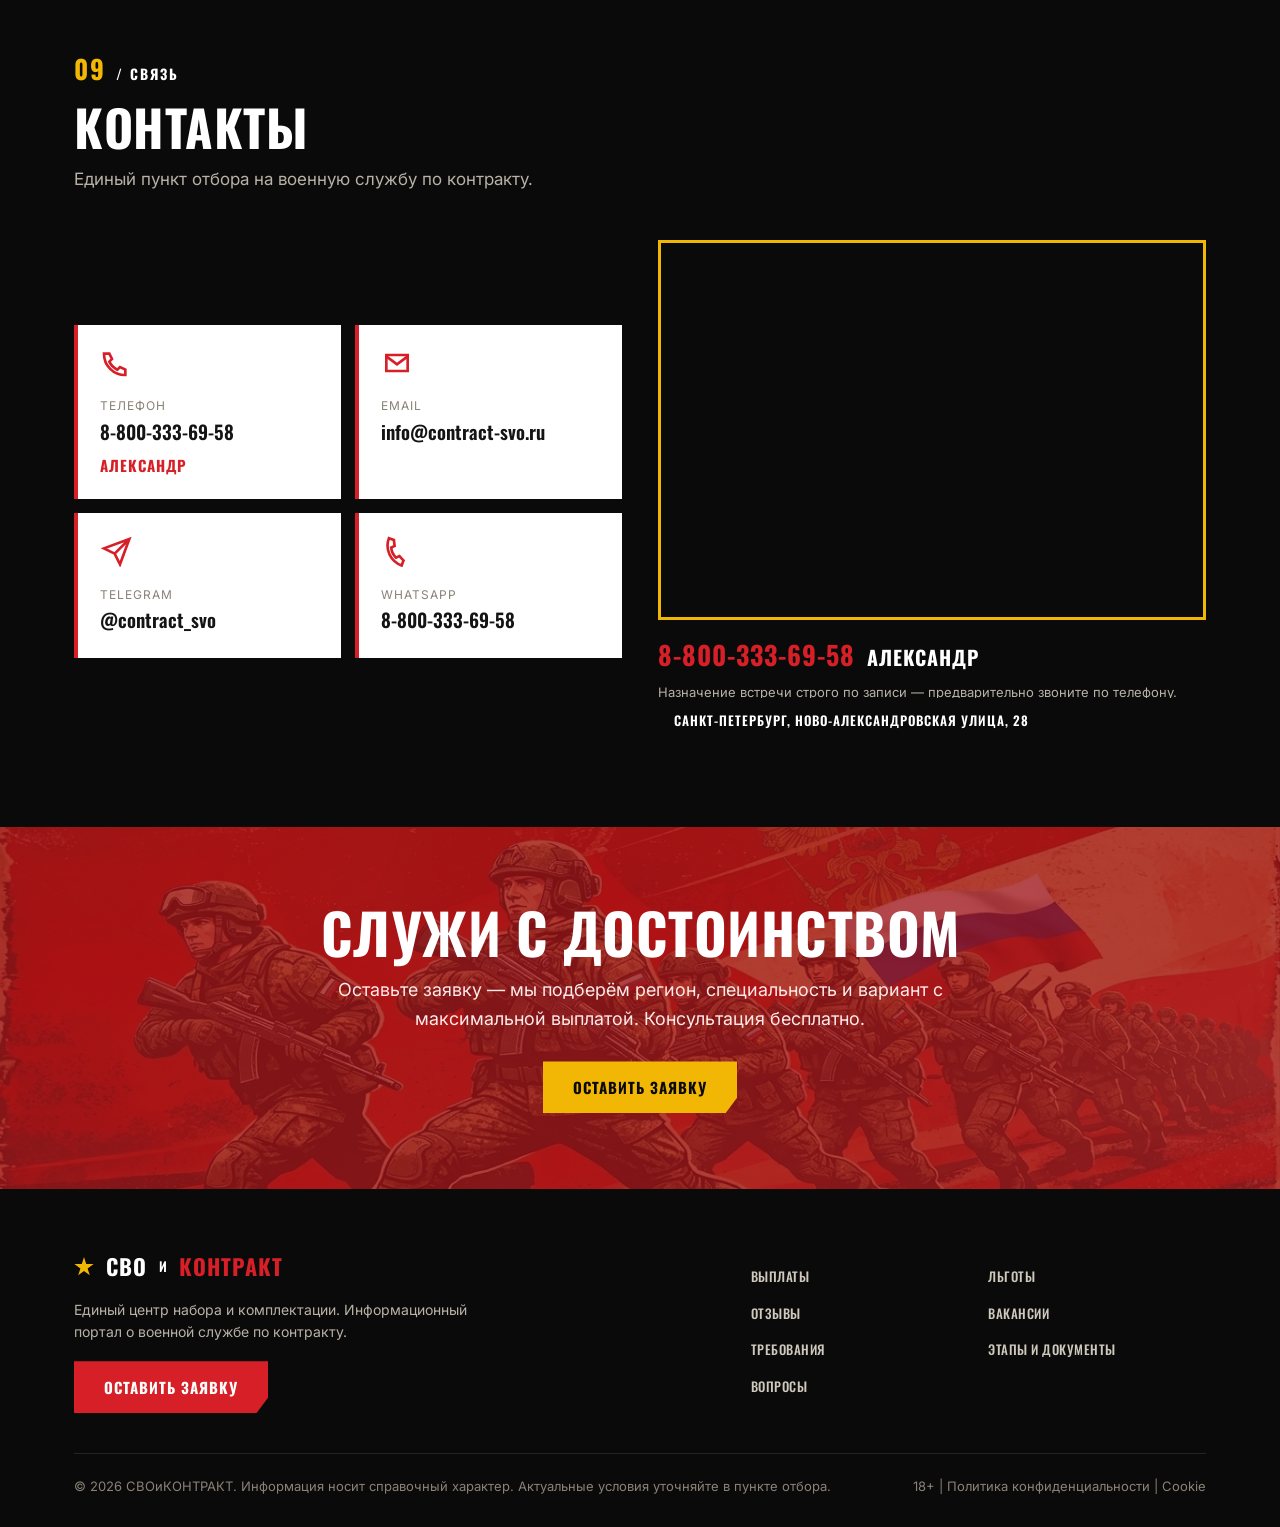
==== commit 2b4b6691: "Номер телефона изменён на 8-800-333-69-58" ====
--- a/index.html
+++ b/index.html
@@ -53,7 +53,7 @@
       "addressCountry": "RU"
     },
     "contactPoint": [
-      { "@type": "ContactPoint", "telephone": "+7-800-000-00-00", "contactType": "sales", "availableLanguage": "Russian" },
+      { "@type": "ContactPoint", "telephone": "+7-800-333-69-58", "contactType": "sales", "availableLanguage": "Russian" },
       { "@type": "ContactPoint", "email": "info@contract-svo.ru", "contactType": "customer support", "availableLanguage": "Russian" }
     ]
   }
@@ -107,7 +107,7 @@
         <p class="hero-sub">Служба в Вооружённых Силах Российской Федерации по контракту с Министерством обороны РФ. Достойное довольствие, социальные гарантии и поддержка семьи.</p>
         <div class="hero-stats">
           <div class="hero-stat"><b>до 4 500 000 ₽</b><span>Единовременная выплата</span></div>
-          <div class="hero-stat hero-stat--phone"><b><a href="tel:88000000000">8-800-000-00-00</a></b><span>Звоните, если готовы двигаться дальше</span></div>
+          <div class="hero-stat hero-stat--phone"><b><a href="tel:88003336958">8-800-333-69-58</a></b><span>Звоните, если готовы двигаться дальше</span></div>
         </div>
         <div class="hero-cta-row">
           <button class="btn btn-gold apply-trigger">Оставить заявку</button>
@@ -369,17 +369,17 @@
       </div>
       <div class="cont-grid reveal">
         <div class="cont-cards">
-          <div class="cont-card"><svg class="cont-icon" viewBox="0 0 24 24" fill="none" stroke="currentColor" stroke-width="2"><path d="M3 5c0 9 7 16 16 16l0-4-4-2-2 2a12 12 0 01-6-6l2-2-2-4z"/></svg><div class="cont-label">Телефон</div><a class="cont-value" href="tel:88000000000">8-800-000-00-00</a><div class="cont-person">Александр</div></div>
+          <div class="cont-card"><svg class="cont-icon" viewBox="0 0 24 24" fill="none" stroke="currentColor" stroke-width="2"><path d="M3 5c0 9 7 16 16 16l0-4-4-2-2 2a12 12 0 01-6-6l2-2-2-4z"/></svg><div class="cont-label">Телефон</div><a class="cont-value" href="tel:88003336958">8-800-333-69-58</a><div class="cont-person">Александр</div></div>
           <div class="cont-card"><svg class="cont-icon" viewBox="0 0 24 24" fill="none" stroke="currentColor" stroke-width="2"><path d="M4 6h16v12H4z"/><path d="M4 7l8 6 8-6"/></svg><div class="cont-label">Email</div><a class="cont-value" href="mailto:info@contract-svo.ru">info@contract-svo.ru</a></div>
           <div class="cont-card"><svg class="cont-icon" viewBox="0 0 24 24" fill="none" stroke="currentColor" stroke-width="2"><path d="M22 3L11 14M22 3l-7 19-4-8-8-4 19-7z"/></svg><div class="cont-label">Telegram</div><a class="cont-value" href="https://t.me/contract_svo" target="_blank" rel="noopener noreferrer">@contract_svo</a></div>
-          <div class="cont-card"><svg class="cont-icon" viewBox="0 0 24 24" fill="none" stroke="currentColor" stroke-width="2"><path d="M3 5c0 9 7 16 16 16l0-4-4-2-2 2a12 12 0 01-6-6l2-2-2-4z" transform="rotate(20 12 12)"/></svg><div class="cont-label">WhatsApp</div><a class="cont-value" href="https://wa.me/88000000000" target="_blank" rel="noopener noreferrer">8-800-000-00-00</a></div>
+          <div class="cont-card"><svg class="cont-icon" viewBox="0 0 24 24" fill="none" stroke="currentColor" stroke-width="2"><path d="M3 5c0 9 7 16 16 16l0-4-4-2-2 2a12 12 0 01-6-6l2-2-2-4z" transform="rotate(20 12 12)"/></svg><div class="cont-label">WhatsApp</div><a class="cont-value" href="https://wa.me/88003336958" target="_blank" rel="noopener noreferrer">8-800-333-69-58</a></div>
         </div>
         <div class="cont-map">
           <iframe class="map-frame" src="https://yandex.ru/map-widget/v1/?ll=30.460164%2C59.865221&z=15&pt=30.460164%2C59.865221" loading="lazy" allowfullscreen title="Пункт отбора · Санкт-Петербург, Ново-Александровская улица, 28"></iframe>
           <div class="map-address">Санкт-Петербург, Ново-Александровская улица, 28</div>
           <div class="map-contact">
             <div class="map-phone-row">
-              <a class="map-phone" href="tel:88000000000">8-800-000-00-00</a>
+              <a class="map-phone" href="tel:88003336958">8-800-333-69-58</a>
               <span class="map-name">Александр</span>
             </div>
             <div class="map-note">Назначение встречи строго по записи — предварительно звоните по телефону.</div>
@@ -483,7 +483,7 @@
           <label for="fConsent">Я согласен на обработку персональных данных в соответствии с ФЗ № 152.</label>
         </div>
         <button type="submit" id="fSubmit" class="btn btn-block">Отправить заявку</button>
-        <p class="form-error" id="formError">Не удалось отправить. Позвоните нам: 8-800-000-00-00</p>
+        <p class="form-error" id="formError">Не удалось отправить. Позвоните нам: 8-800-333-69-58</p>
       </form>
       <div class="form-success" id="formSuccess">
         <span class="form-success-icon">
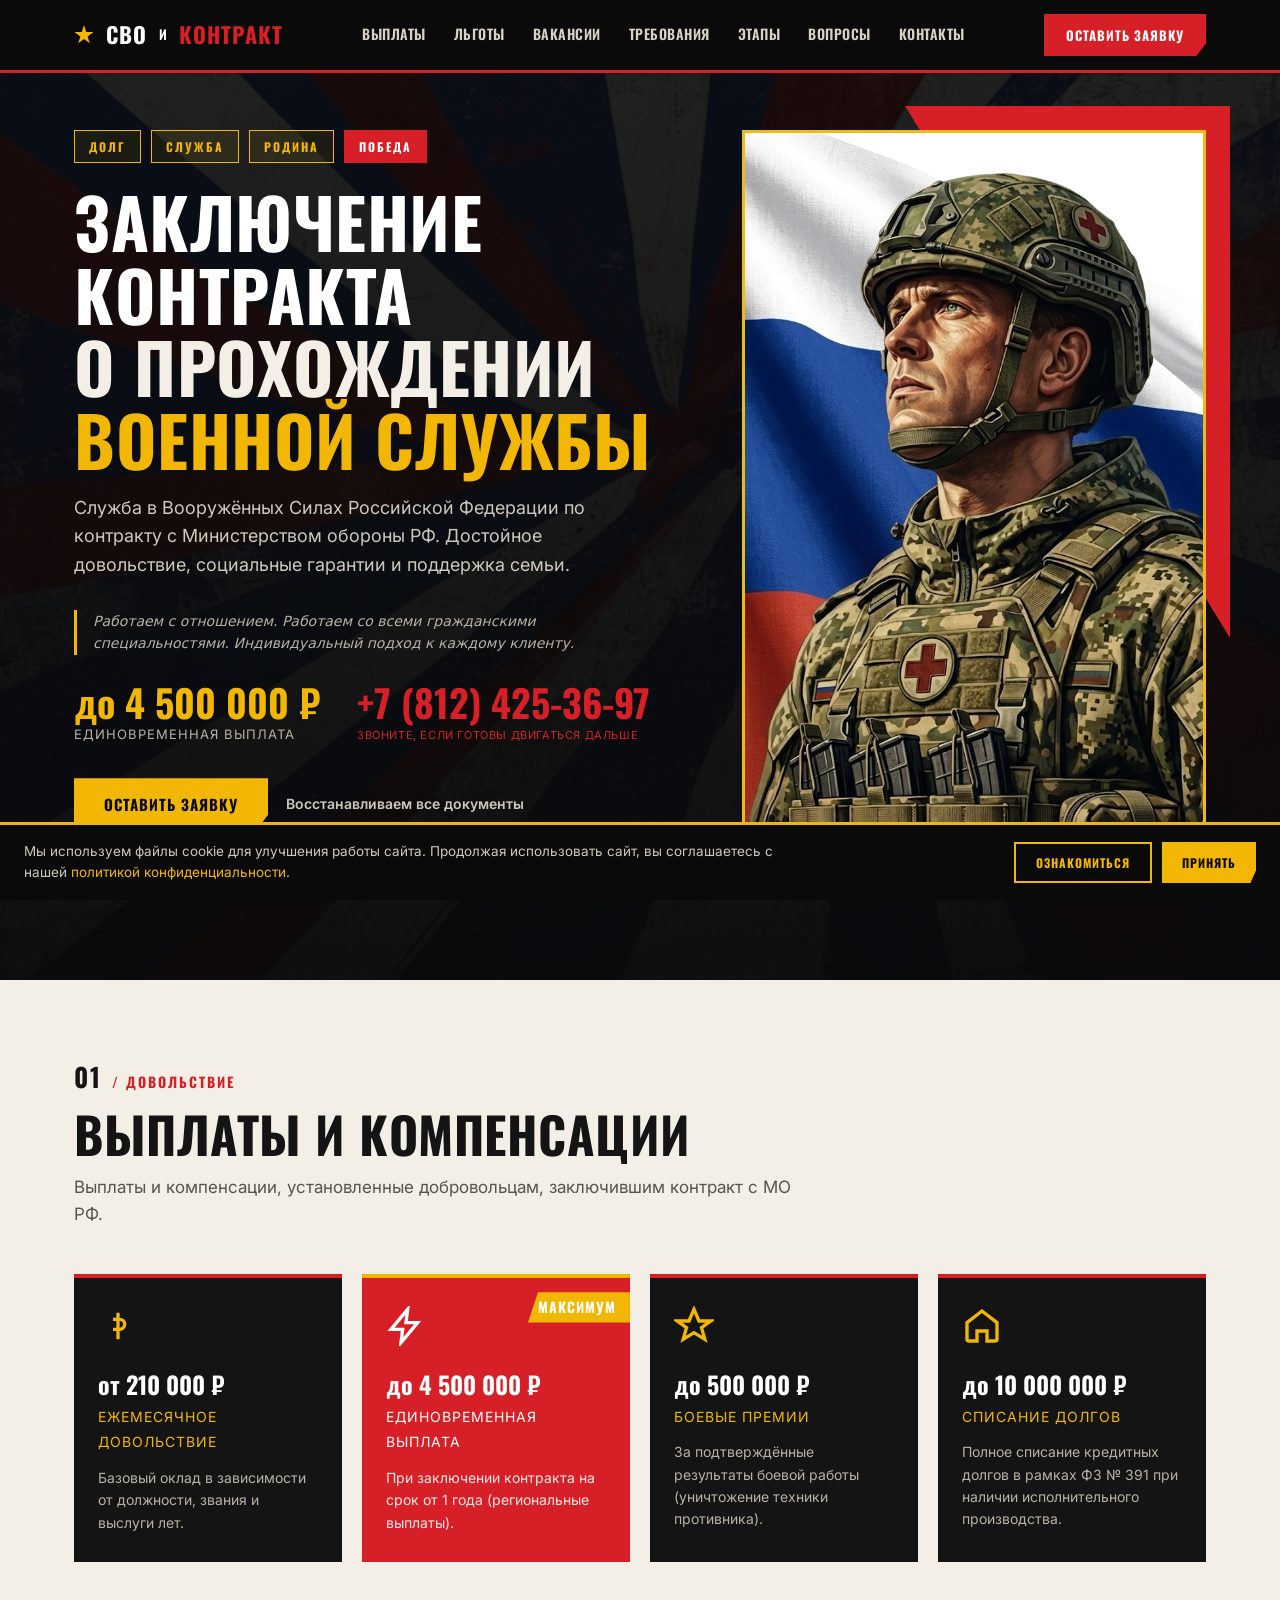
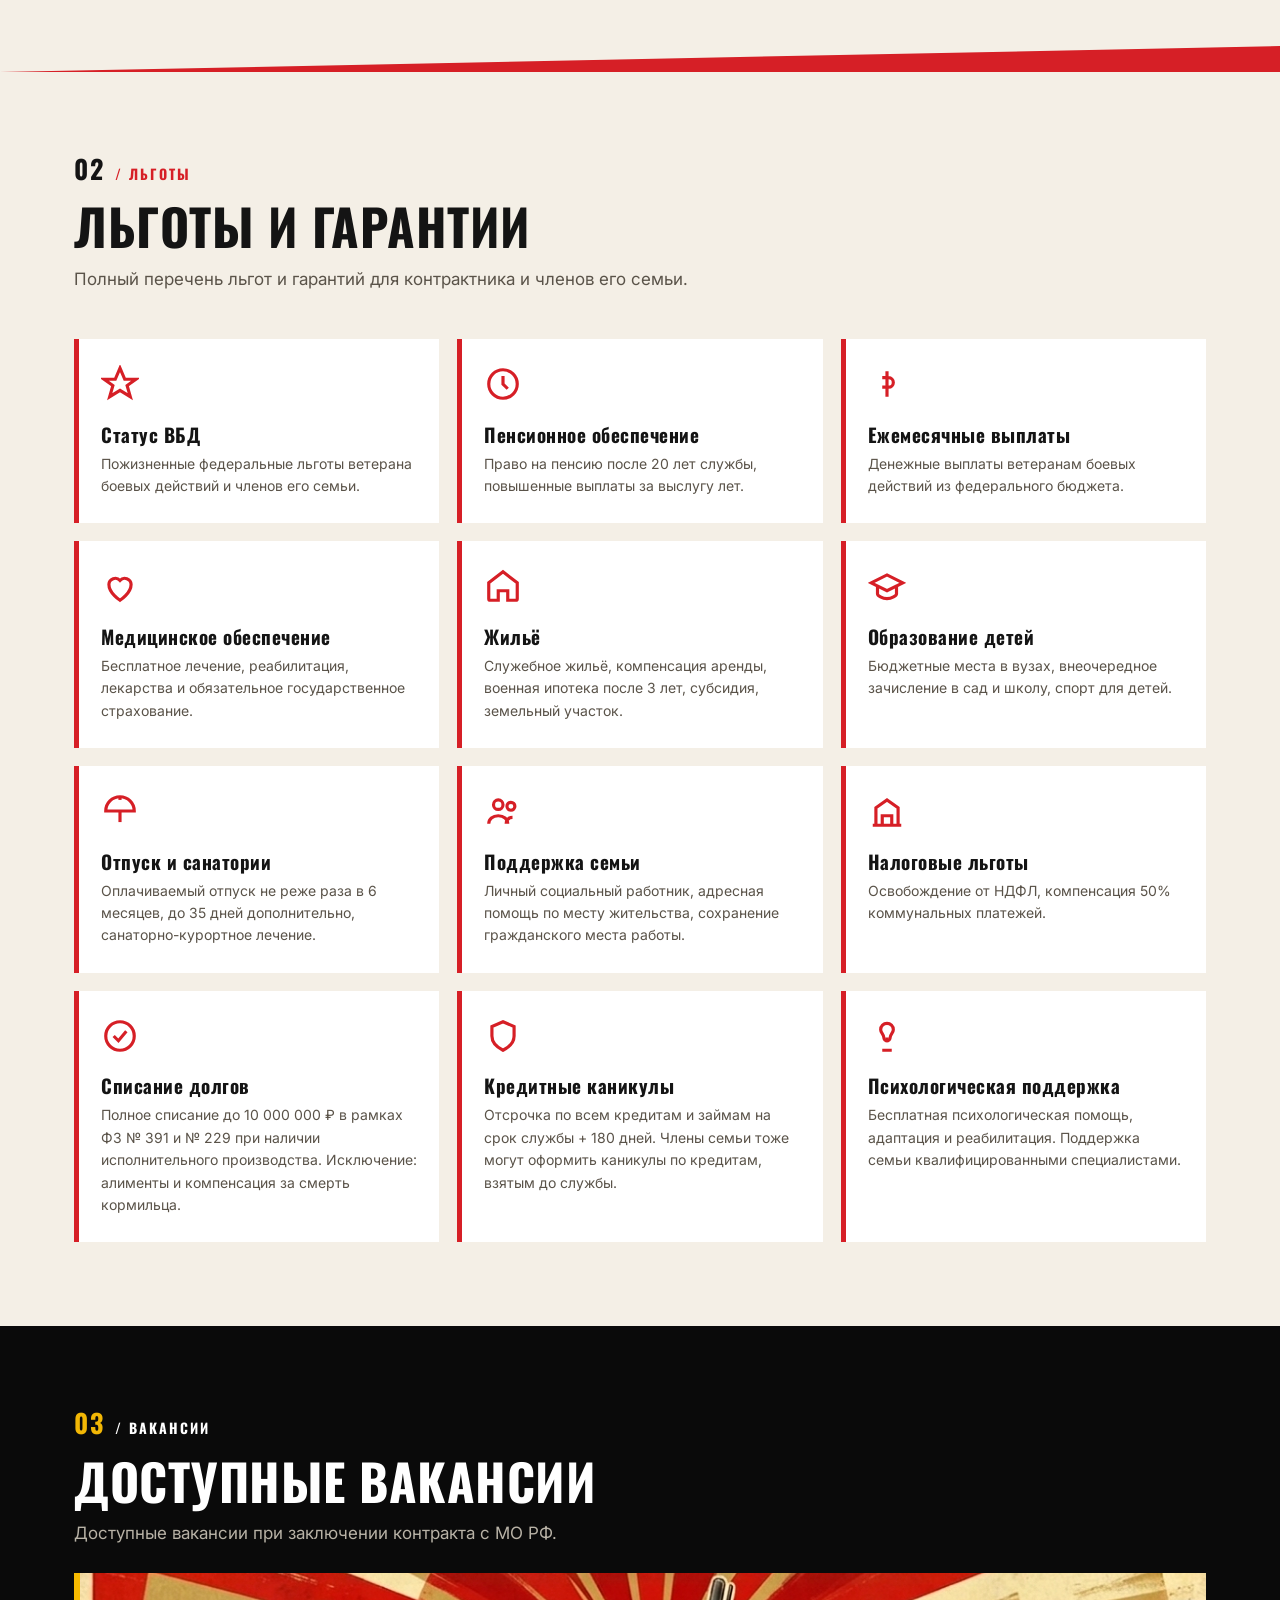
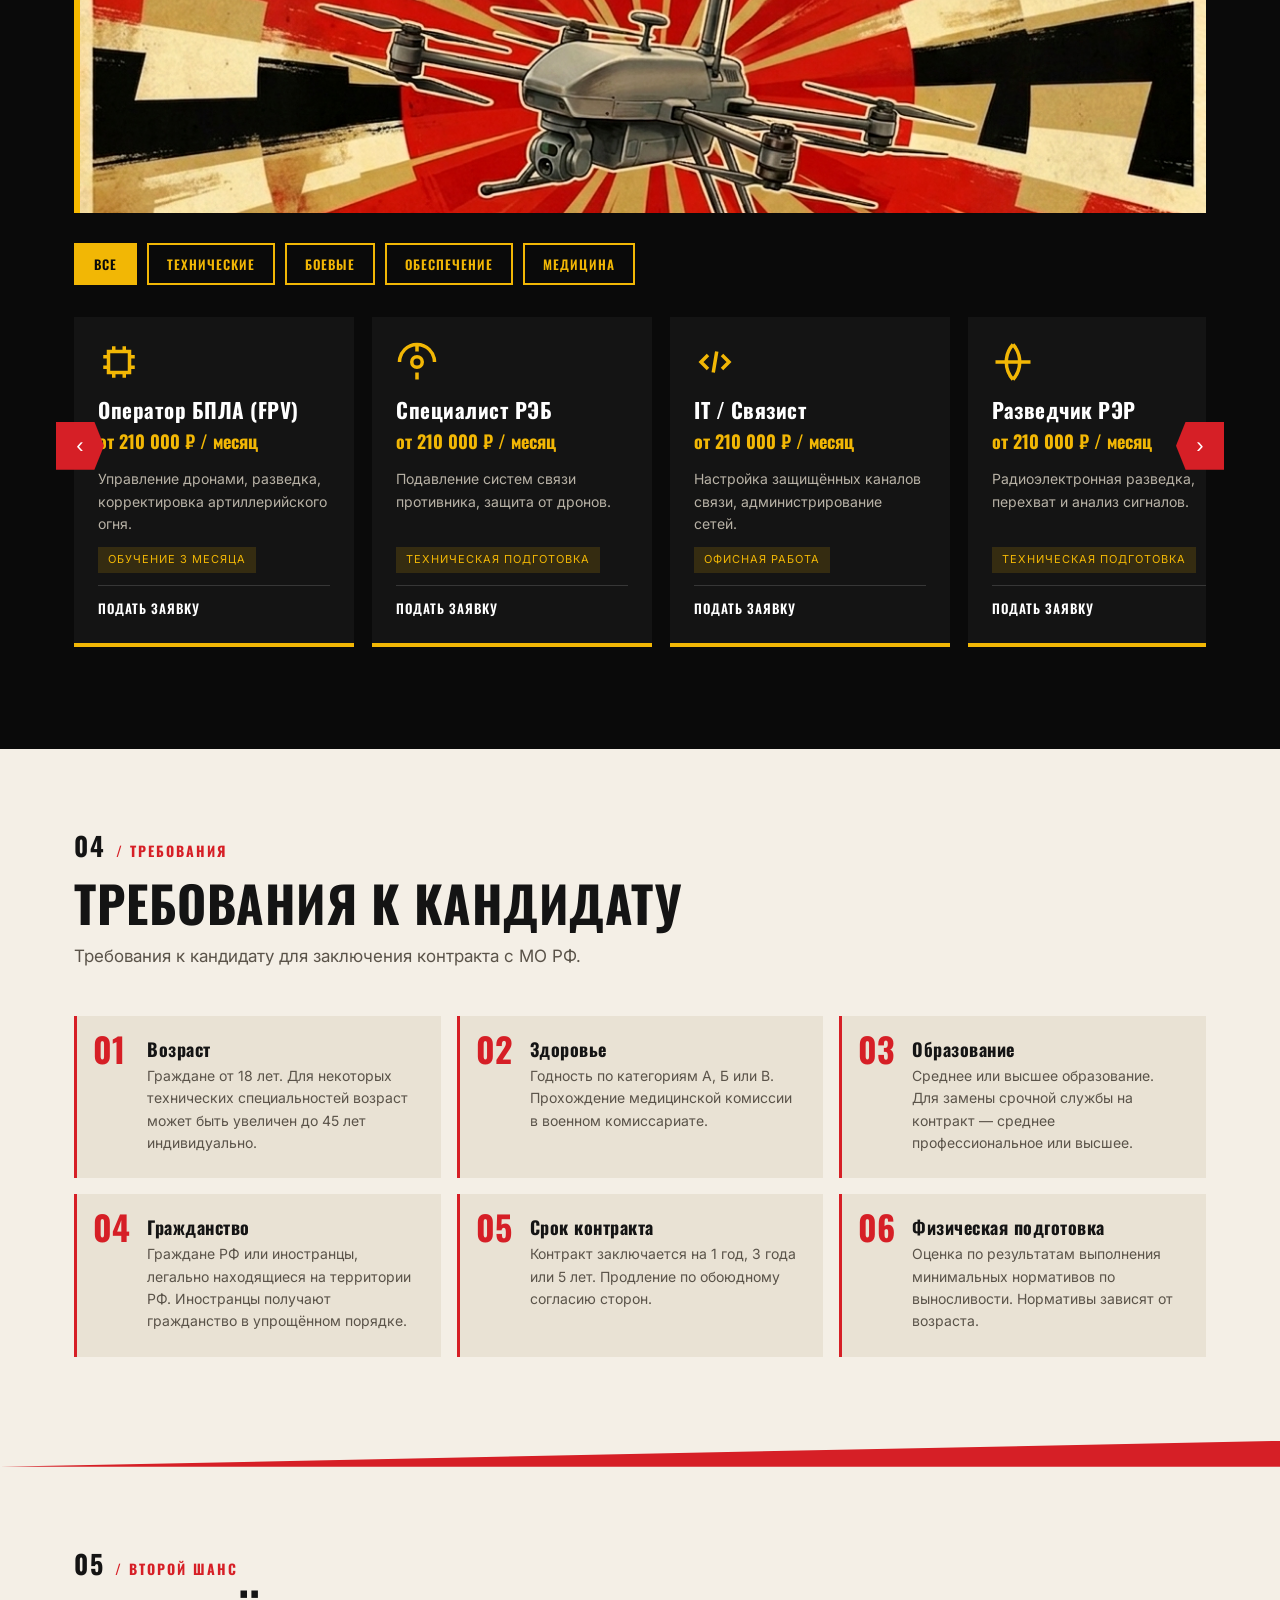
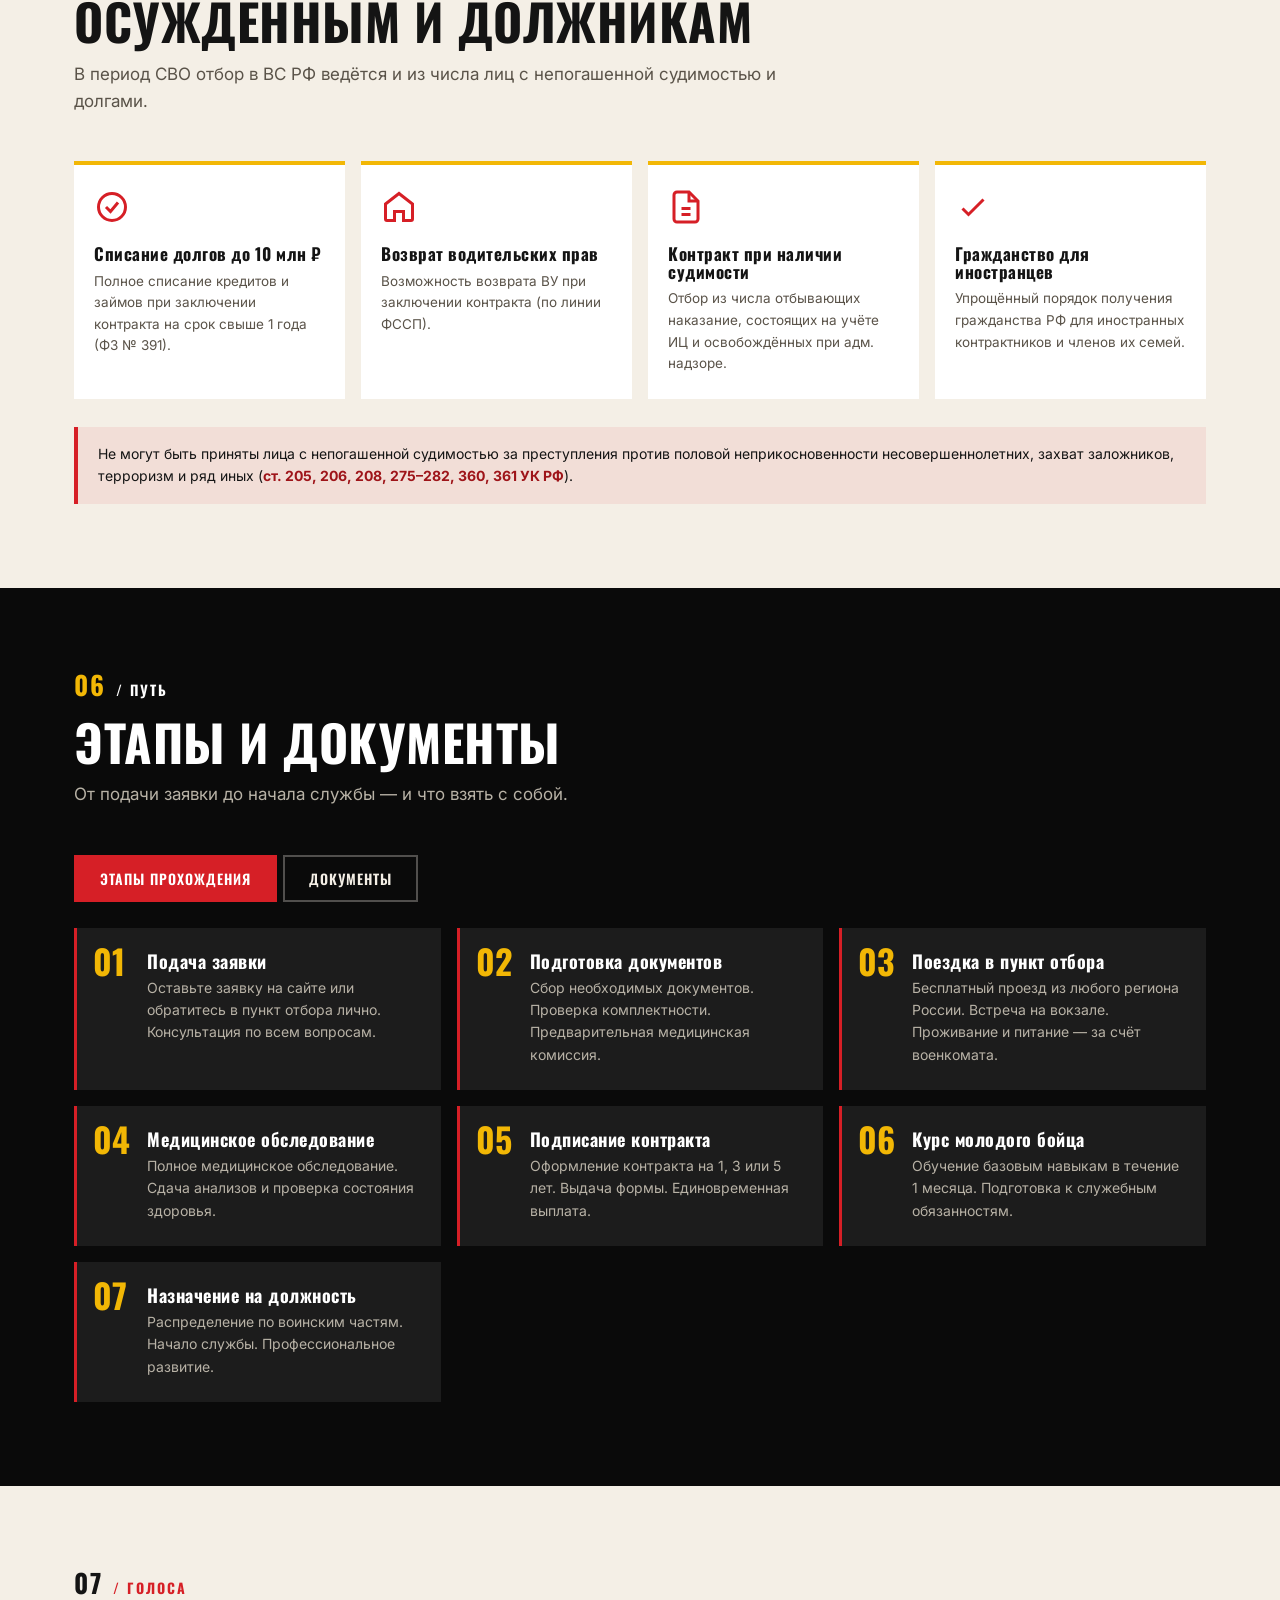
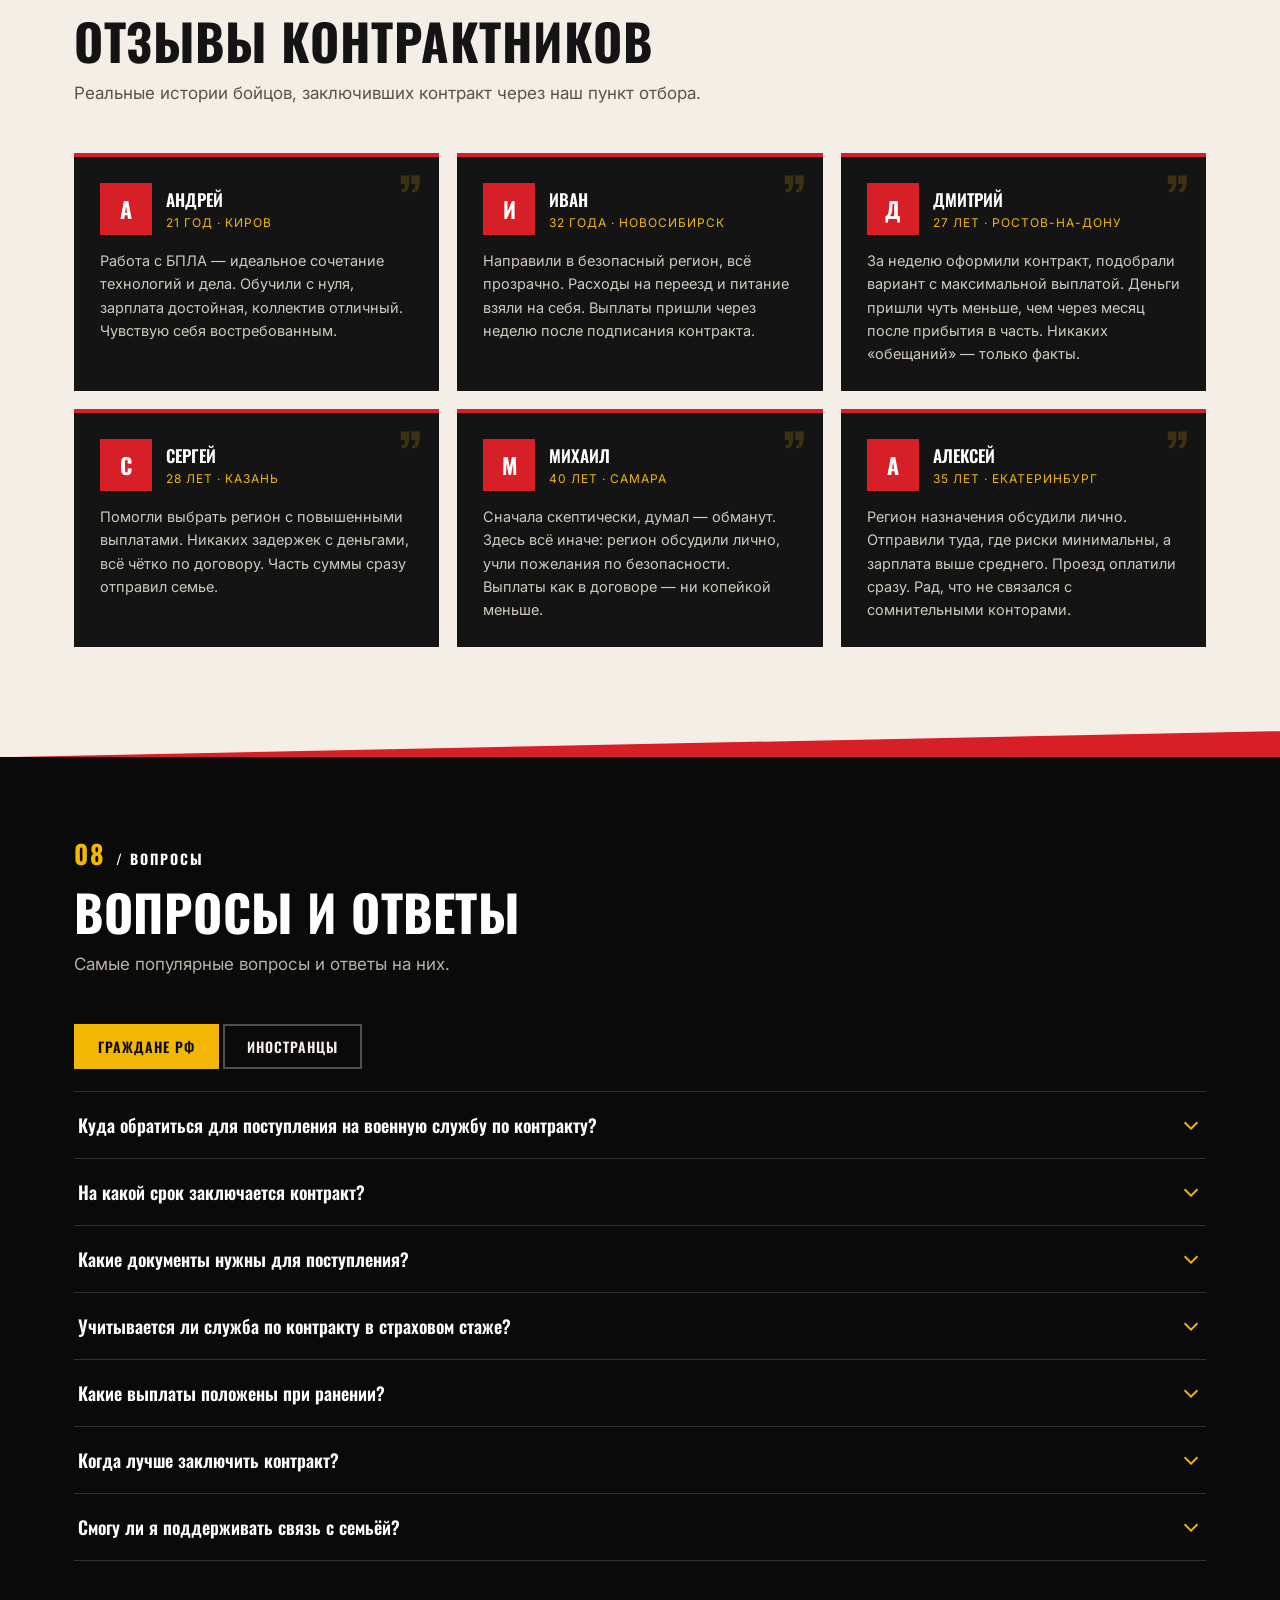
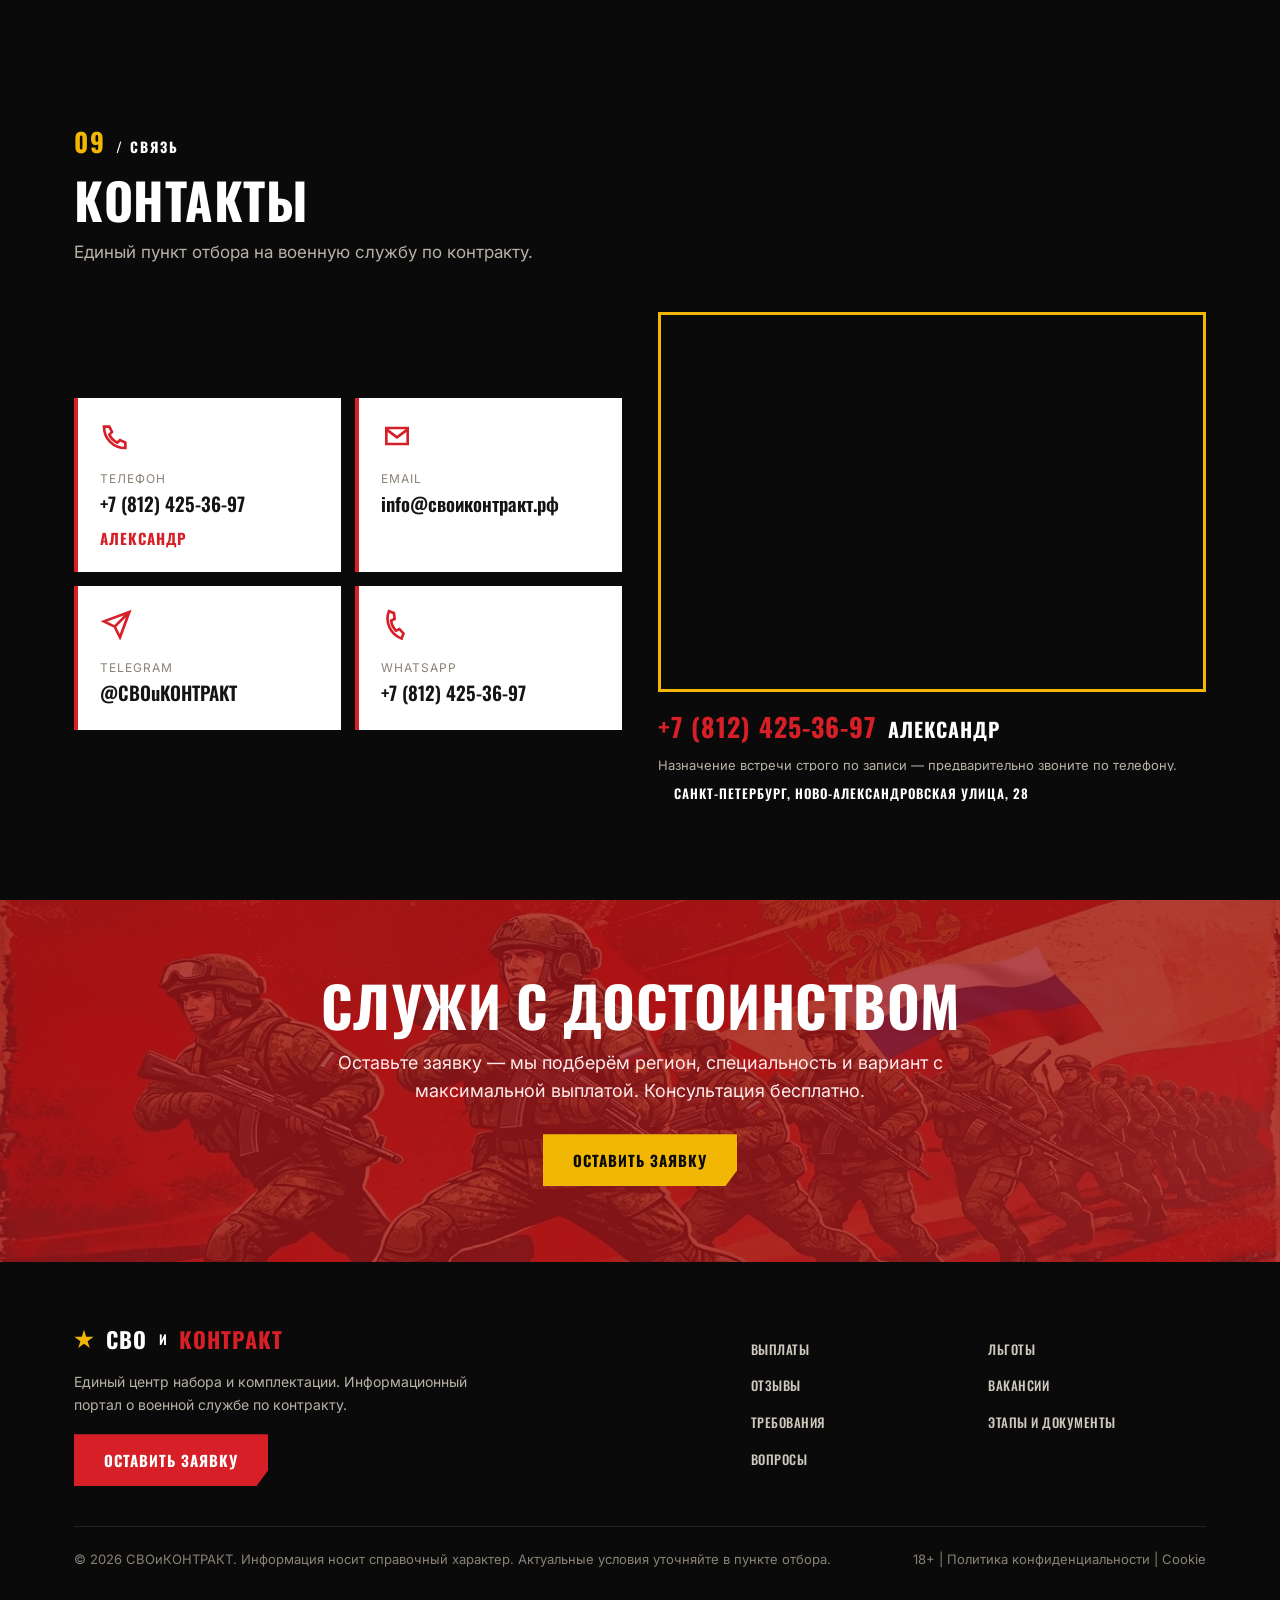
==== commit 3f242e73: "Номер +7 (812) 425-36-97, hero-tagline, ФИО→Имя" ====
--- a/index.html
+++ b/index.html
@@ -10,7 +10,7 @@
   <meta name="robots" content="index, follow, max-image-preview:large">
   <meta name="theme-color" content="#d61f26">
   <meta name="format-detection" content="telephone=no">
-  <link rel="canonical" href="https://contract-svo.ru/">
+  <link rel="canonical" href="https://своиконтракт.рф/">
 
   <!-- Open Graph -->
   <meta property="og:type" content="website">
@@ -18,8 +18,8 @@
   <meta property="og:site_name" content="СВОиКОНТРАКТ">
   <meta property="og:title" content="Служба по контракту — ВС РФ | Единый пункт отбора">
   <meta property="og:description" content="Единовременная выплата до 4 500 000 ₽. Сумма выплат за первый год до 10 000 000 ₽. Вакансии, льготы, этапы оформления.">
-  <meta property="og:url" content="https://contract-svo.ru/">
-  <meta property="og:image" content="https://contract-svo.ru/assets/images/hero-soldier.png">
+  <meta property="og:url" content="https://своиконтракт.рф/">
+  <meta property="og:image" content="https://своиконтракт.рф/assets/images/hero-soldier.png">
   <meta property="og:image:width" content="1024">
   <meta property="og:image:height" content="1280">
   <meta property="og:image:alt" content="Военнослужащий ВС РФ">
@@ -28,7 +28,7 @@
   <meta name="twitter:card" content="summary_large_image">
   <meta name="twitter:title" content="Служба по контракту — ВС РФ | Единый пункт отбора">
   <meta name="twitter:description" content="Единовременная выплата до 4 500 000 ₽. Вакансии, льготы, этапы оформления контракта.">
-  <meta name="twitter:image" content="https://contract-svo.ru/assets/images/hero-soldier.png">
+  <meta name="twitter:image" content="https://своиконтракт.рф/assets/images/hero-soldier.png">
 
   <!-- Favicon -->
   <link rel="icon" href="data:image/svg+xml,%3Csvg xmlns='http://www.w3.org/2000/svg' viewBox='0 0 32 32'%3E%3Crect width='32' height='32' fill='%230a0a0a'/%3E%3Cpath d='M16 5l2.5 7H26l-6 4.5 2.3 7.5L16 20l-6.3 4 2.3-7.5L6 12h7.5z' fill='%23f2b705'/%3E%3C/svg%3E">
@@ -44,17 +44,17 @@
     "@context": "https://schema.org",
     "@type": "Organization",
     "name": "СВОиКОНТРАКТ",
-    "url": "https://contract-svo.ru/",
+    "url": "https://своиконтракт.рф/",
     "description": "Единый пункт отбора на военную службу по контракту ВС РФ.",
-    "logo": "https://contract-svo.ru/assets/images/hero-soldier.png",
+    "logo": "https://своиконтракт.рф/assets/images/hero-soldier.png",
     "address": {
       "@type": "PostalAddress",
       "streetAddress": "Ново-Александровская улица, 28, Санкт-Петербург",
       "addressCountry": "RU"
     },
     "contactPoint": [
-      { "@type": "ContactPoint", "telephone": "+7-800-333-69-58", "contactType": "sales", "availableLanguage": "Russian" },
-      { "@type": "ContactPoint", "email": "info@contract-svo.ru", "contactType": "customer support", "availableLanguage": "Russian" }
+      { "@type": "ContactPoint", "telephone": "+7-812-425-36-97", "contactType": "sales", "availableLanguage": "Russian" },
+      { "@type": "ContactPoint", "email": "info@своиконтракт.рф", "contactType": "customer support", "availableLanguage": "Russian" }
     ]
   }
   </script>
@@ -63,7 +63,7 @@
     "@context": "https://schema.org",
     "@type": "WebSite",
     "name": "СВОиКОНТРАКТ",
-    "url": "https://contract-svo.ru/",
+    "url": "https://своиконтракт.рф/",
     "inLanguage": "ru"
   }
   </script>
@@ -105,9 +105,10 @@
         </div>
         <h1>Заключение контракта<br><span class="wh nowrap">о прохождении</span> <span class="accent nowrap">военной службы</span></h1>
         <p class="hero-sub">Служба в Вооружённых Силах Российской Федерации по контракту с Министерством обороны РФ. Достойное довольствие, социальные гарантии и поддержка семьи.</p>
+        <p class="hero-tagline">Работаем с отношением. Работаем со всеми гражданскими специальностями. Индивидуальный подход к каждому клиенту.</p>
         <div class="hero-stats">
           <div class="hero-stat"><b>до 4 500 000 ₽</b><span>Единовременная выплата</span></div>
-          <div class="hero-stat hero-stat--phone"><b><a href="tel:88003336958">8-800-333-69-58</a></b><span>Звоните, если готовы двигаться дальше</span></div>
+          <div class="hero-stat hero-stat--phone"><b><a href="tel:+78124253697">+7 (812) 425-36-97</a></b><span>Звоните, если готовы двигаться дальше</span></div>
         </div>
         <div class="hero-cta-row">
           <button class="btn btn-gold apply-trigger">Оставить заявку</button>
@@ -369,17 +370,17 @@
       </div>
       <div class="cont-grid reveal">
         <div class="cont-cards">
-          <div class="cont-card"><svg class="cont-icon" viewBox="0 0 24 24" fill="none" stroke="currentColor" stroke-width="2"><path d="M3 5c0 9 7 16 16 16l0-4-4-2-2 2a12 12 0 01-6-6l2-2-2-4z"/></svg><div class="cont-label">Телефон</div><a class="cont-value" href="tel:88003336958">8-800-333-69-58</a><div class="cont-person">Александр</div></div>
-          <div class="cont-card"><svg class="cont-icon" viewBox="0 0 24 24" fill="none" stroke="currentColor" stroke-width="2"><path d="M4 6h16v12H4z"/><path d="M4 7l8 6 8-6"/></svg><div class="cont-label">Email</div><a class="cont-value" href="mailto:info@contract-svo.ru">info@contract-svo.ru</a></div>
-          <div class="cont-card"><svg class="cont-icon" viewBox="0 0 24 24" fill="none" stroke="currentColor" stroke-width="2"><path d="M22 3L11 14M22 3l-7 19-4-8-8-4 19-7z"/></svg><div class="cont-label">Telegram</div><a class="cont-value" href="https://t.me/contract_svo" target="_blank" rel="noopener noreferrer">@contract_svo</a></div>
-          <div class="cont-card"><svg class="cont-icon" viewBox="0 0 24 24" fill="none" stroke="currentColor" stroke-width="2"><path d="M3 5c0 9 7 16 16 16l0-4-4-2-2 2a12 12 0 01-6-6l2-2-2-4z" transform="rotate(20 12 12)"/></svg><div class="cont-label">WhatsApp</div><a class="cont-value" href="https://wa.me/88003336958" target="_blank" rel="noopener noreferrer">8-800-333-69-58</a></div>
+          <div class="cont-card"><svg class="cont-icon" viewBox="0 0 24 24" fill="none" stroke="currentColor" stroke-width="2"><path d="M3 5c0 9 7 16 16 16l0-4-4-2-2 2a12 12 0 01-6-6l2-2-2-4z"/></svg><div class="cont-label">Телефон</div><a class="cont-value" href="tel:+78124253697">+7 (812) 425-36-97</a><div class="cont-person">Александр</div></div>
+          <div class="cont-card"><svg class="cont-icon" viewBox="0 0 24 24" fill="none" stroke="currentColor" stroke-width="2"><path d="M4 6h16v12H4z"/><path d="M4 7l8 6 8-6"/></svg><div class="cont-label">Email</div><a class="cont-value" href="mailto:info@своиконтракт.рф">info@своиконтракт.рф</a></div>
+          <div class="cont-card"><svg class="cont-icon" viewBox="0 0 24 24" fill="none" stroke="currentColor" stroke-width="2"><path d="M22 3L11 14M22 3l-7 19-4-8-8-4 19-7z"/></svg><div class="cont-label">Telegram</div><a class="cont-value" href="https://t.me/contract_svo" target="_blank" rel="noopener noreferrer">@CBOuKOHTPAKT</a></div>
+          <div class="cont-card"><svg class="cont-icon" viewBox="0 0 24 24" fill="none" stroke="currentColor" stroke-width="2"><path d="M3 5c0 9 7 16 16 16l0-4-4-2-2 2a12 12 0 01-6-6l2-2-2-4z" transform="rotate(20 12 12)"/></svg><div class="cont-label">WhatsApp</div><a class="cont-value" href="https://wa.me/78124253697" target="_blank" rel="noopener noreferrer">+7 (812) 425-36-97</a></div>
         </div>
         <div class="cont-map">
           <iframe class="map-frame" src="https://yandex.ru/map-widget/v1/?ll=30.460164%2C59.865221&z=15&pt=30.460164%2C59.865221" loading="lazy" allowfullscreen title="Пункт отбора · Санкт-Петербург, Ново-Александровская улица, 28"></iframe>
           <div class="map-address">Санкт-Петербург, Ново-Александровская улица, 28</div>
           <div class="map-contact">
             <div class="map-phone-row">
-              <a class="map-phone" href="tel:88003336958">8-800-333-69-58</a>
+              <a class="map-phone" href="tel:+78124253697">+7 (812) 425-36-97</a>
               <span class="map-name">Александр</span>
             </div>
             <div class="map-note">Назначение встречи строго по записи — предварительно звоните по телефону.</div>
@@ -432,8 +433,8 @@
       <h3 class="modal-title">Оставить заявку</h3>
       <form id="modalForm" novalidate>
         <div class="form-group">
-          <label class="form-label" for="fName">ФИО</label>
-          <input class="form-input" type="text" id="fName" name="name" placeholder="ФИО" autocomplete="name" required>
+          <label class="form-label" for="fName">Имя</label>
+          <input class="form-input" type="text" id="fName" name="name" placeholder="Имя" autocomplete="name" required>
         </div>
         <div class="form-group">
           <label class="form-label" for="fPhone">Телефон</label>
@@ -483,7 +484,7 @@
           <label for="fConsent">Я согласен на обработку персональных данных в соответствии с ФЗ № 152.</label>
         </div>
         <button type="submit" id="fSubmit" class="btn btn-block">Отправить заявку</button>
-        <p class="form-error" id="formError">Не удалось отправить. Позвоните нам: 8-800-333-69-58</p>
+        <p class="form-error" id="formError">Не удалось отправить. Позвоните нам: +7 (812) 425-36-97</p>
       </form>
       <div class="form-success" id="formSuccess">
         <span class="form-success-icon">
--- a/css/style.css
+++ b/css/style.css
@@ -179,6 +179,10 @@
 .hero h1 .nowrap { white-space: nowrap; }
 .hero-sub {
   font-size: 18px; color: #cfc9bd; max-width: 560px; margin-bottom: 30px;
+}
+.hero-tagline {
+  font-size: 14px; color: #b8b2a6; font-style: italic; margin-bottom: 28px;
+  border-left: 3px solid var(--c-gold); padding-left: 16px; max-width: 560px;
 }
 .hero-stats { display: flex; gap: 36px; margin-bottom: 32px; flex-wrap: nowrap; align-items: flex-start; }
 .hero-stat { padding-right: 0; border-right: none; }
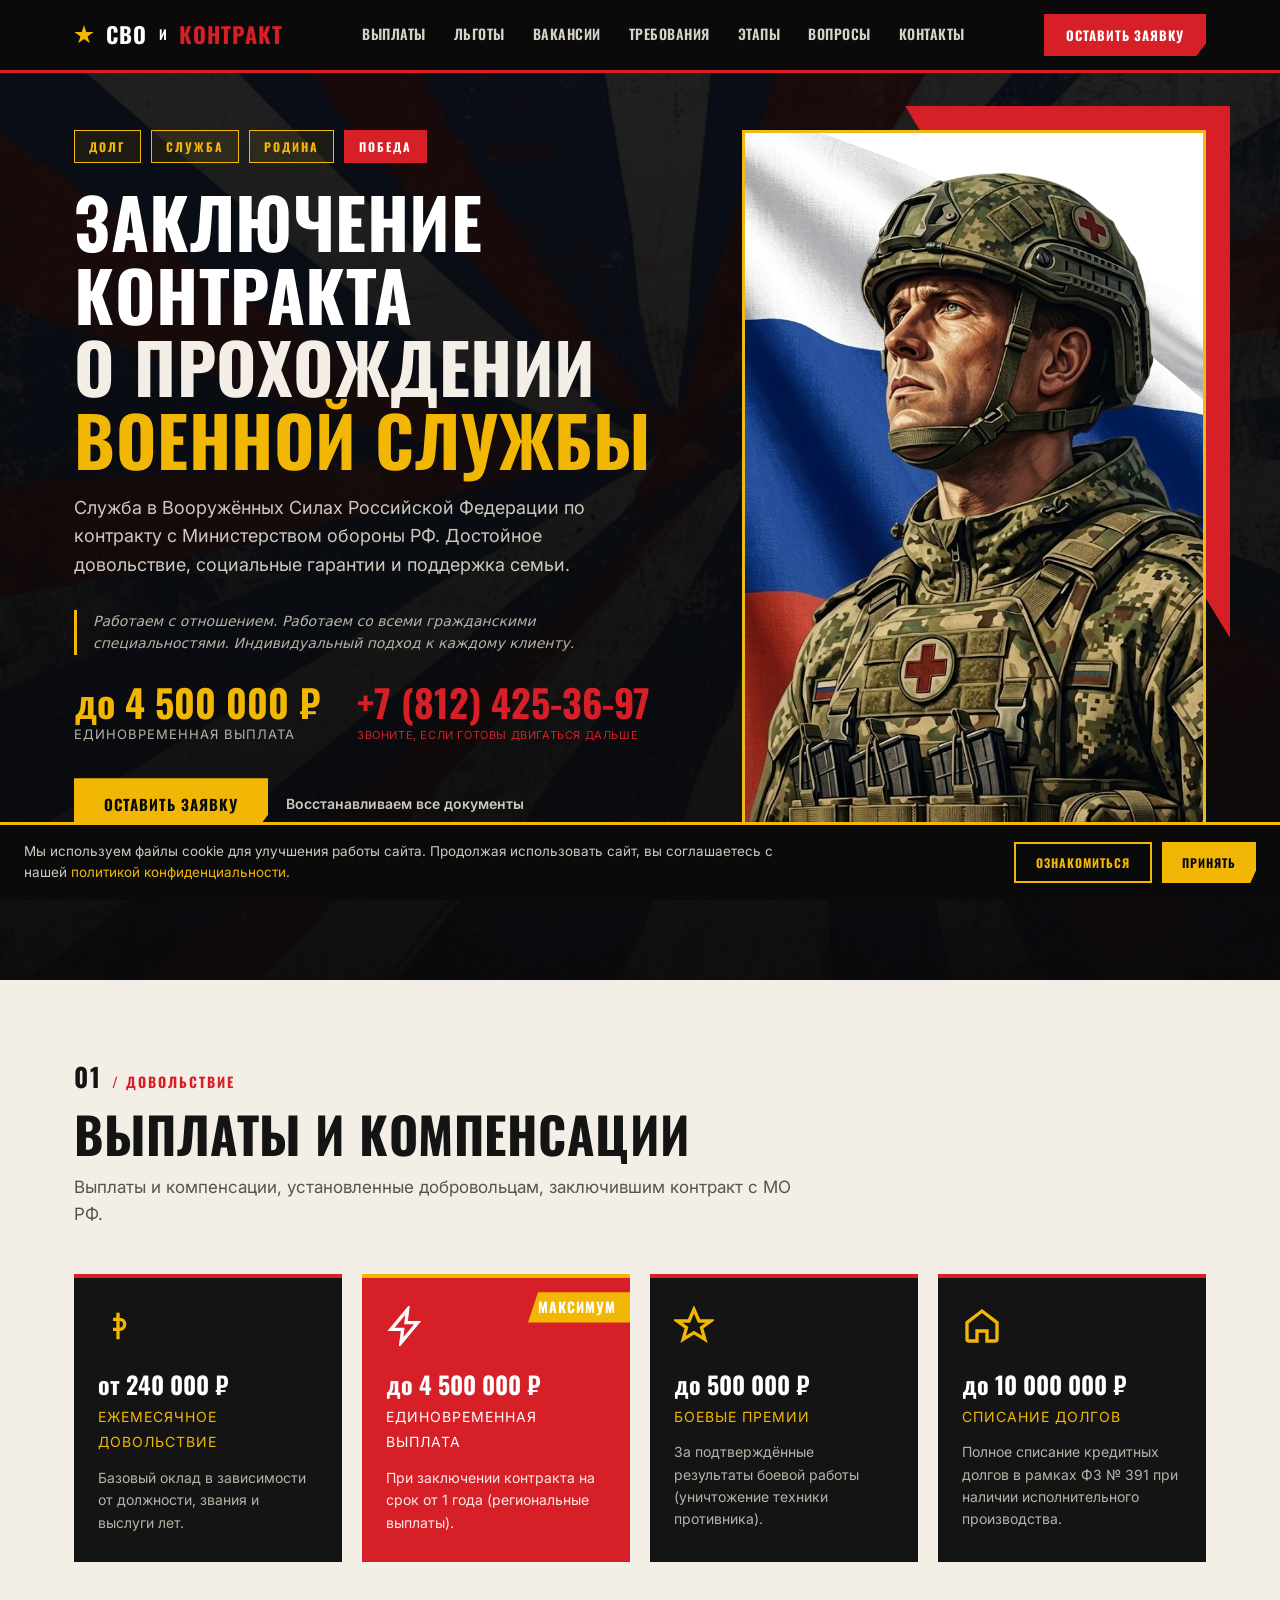
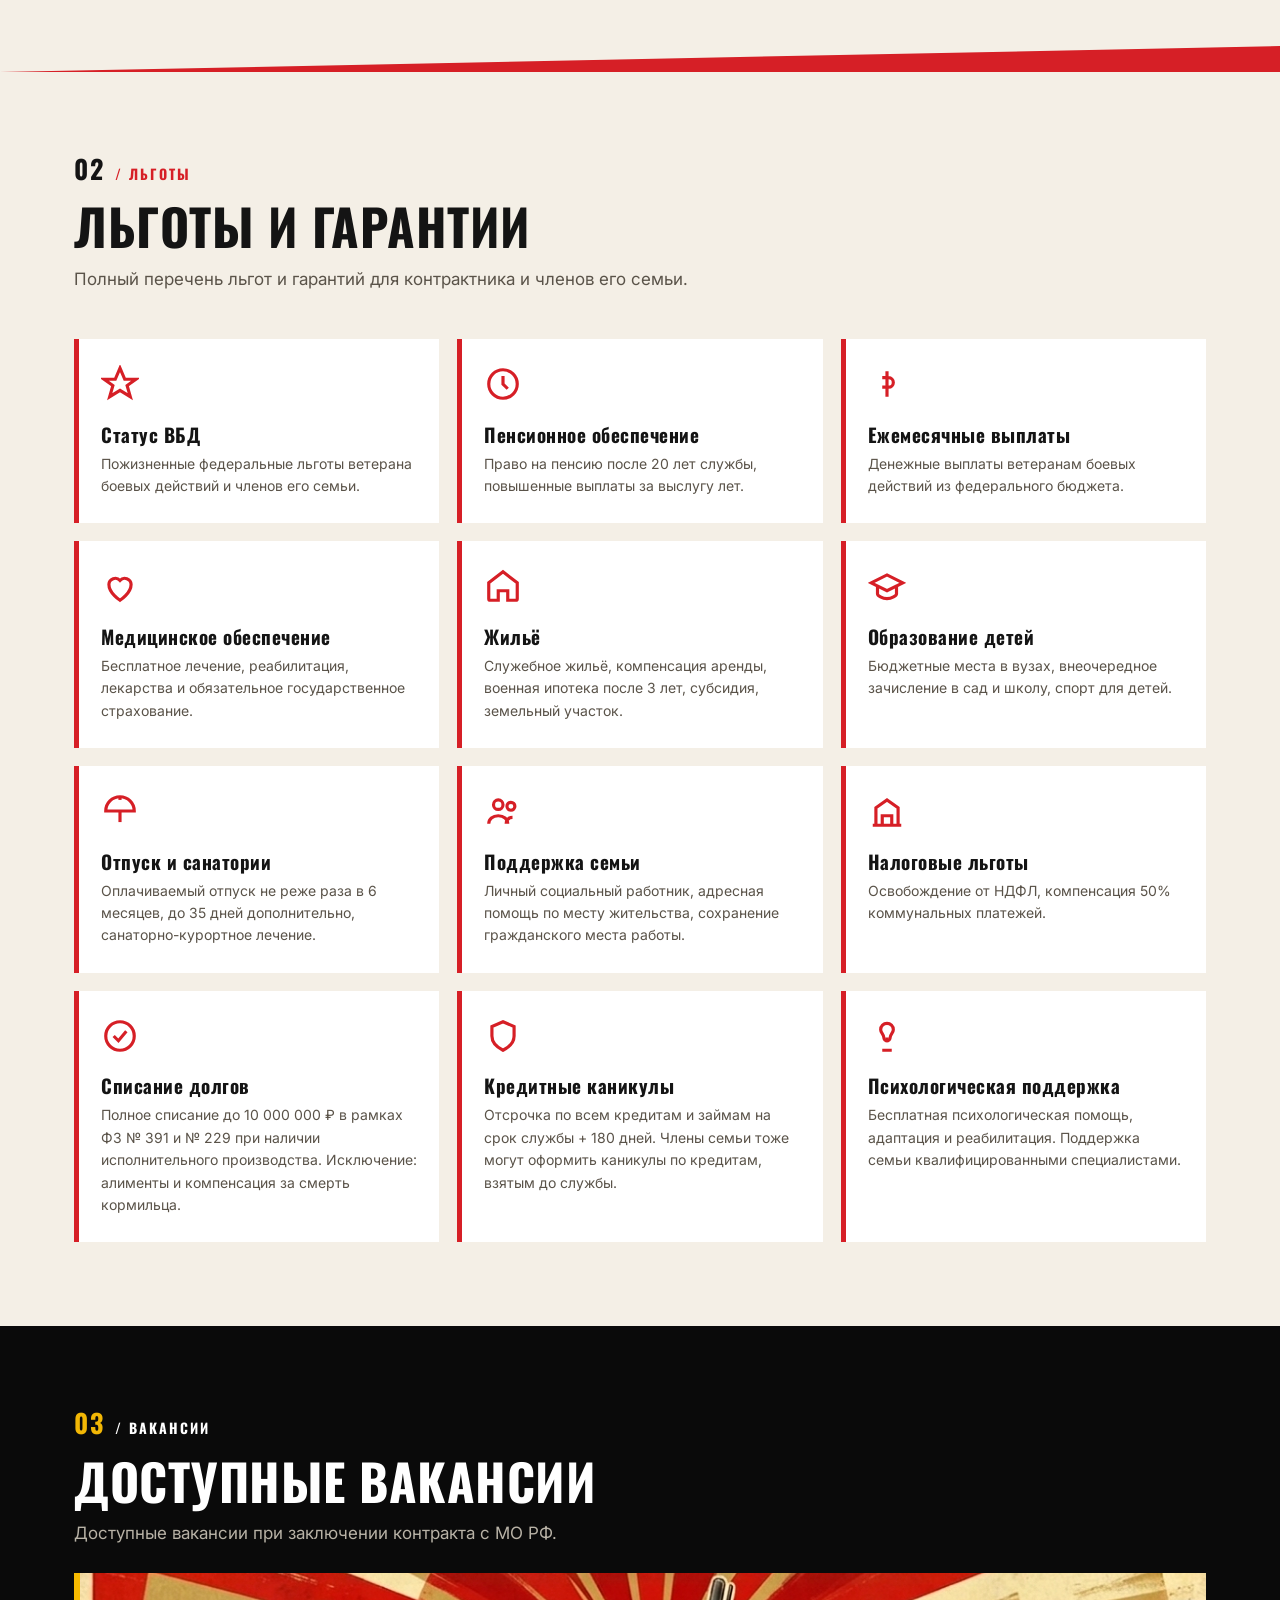
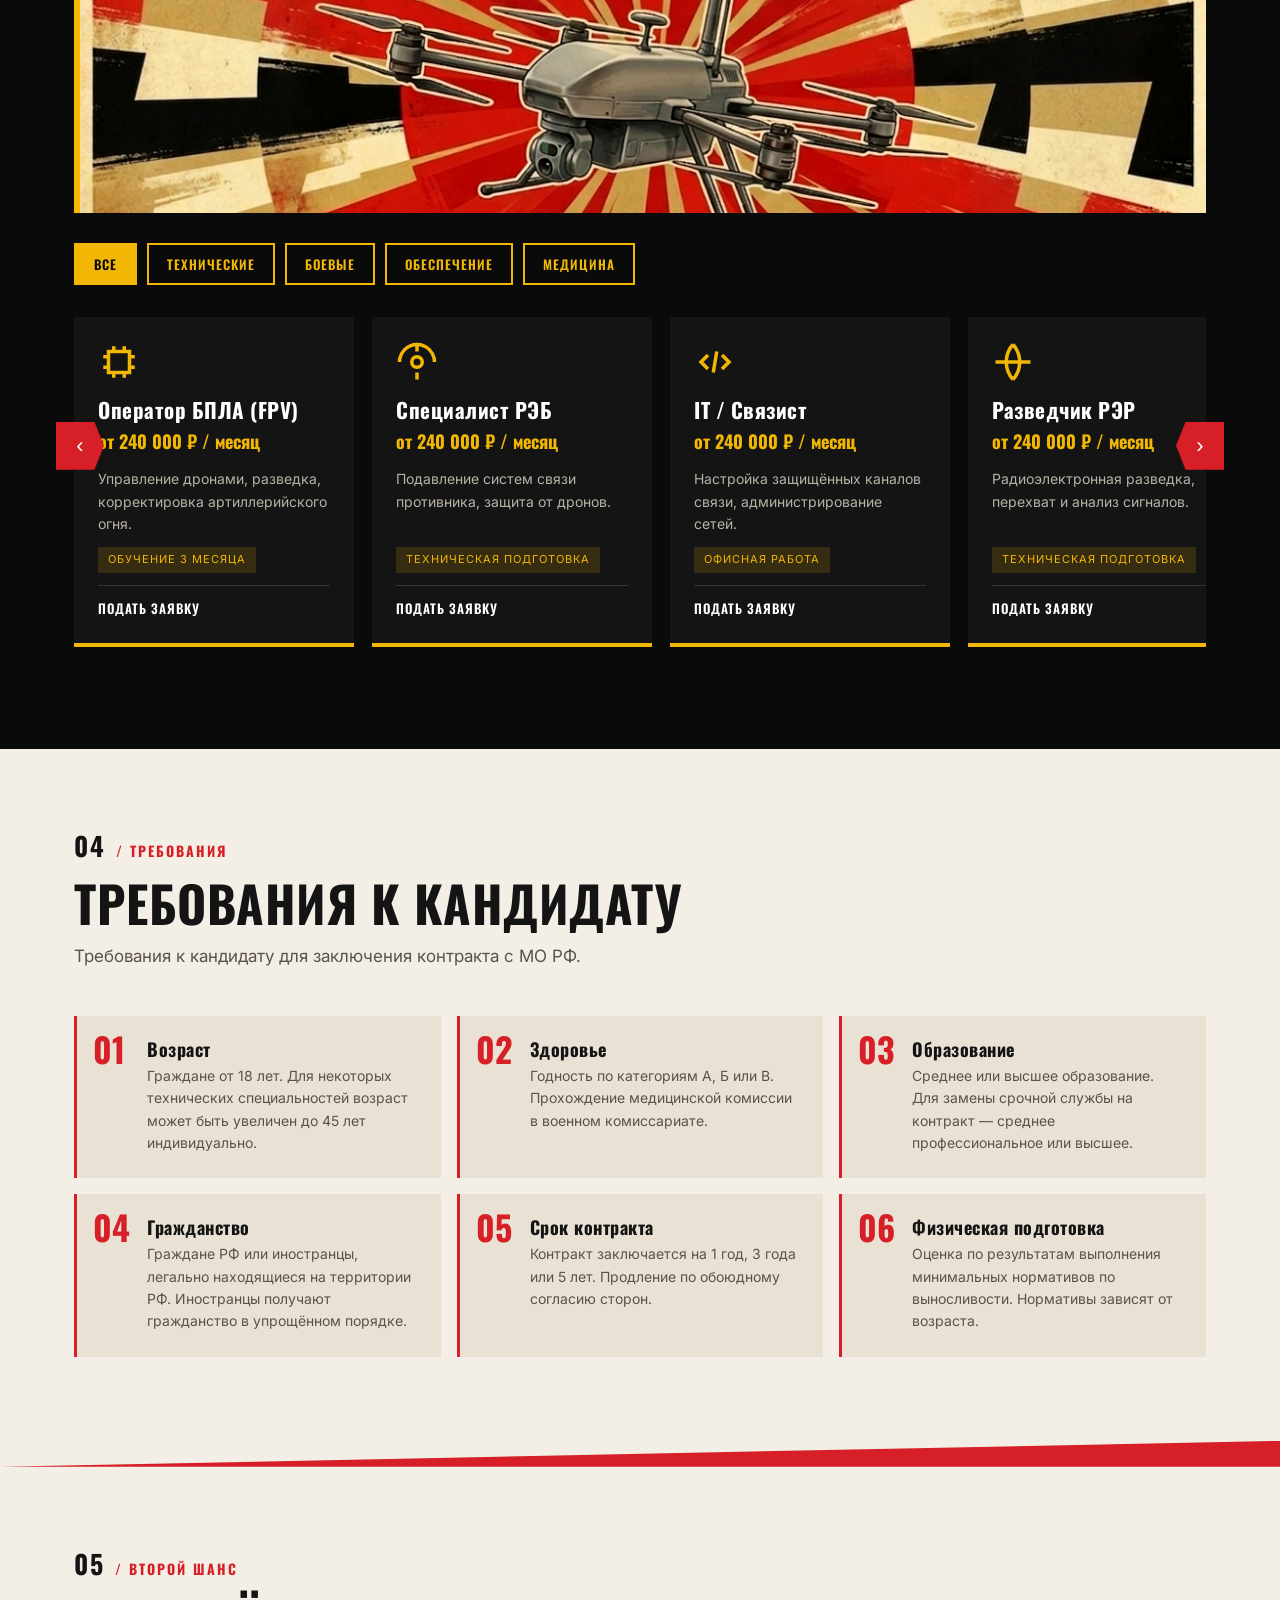
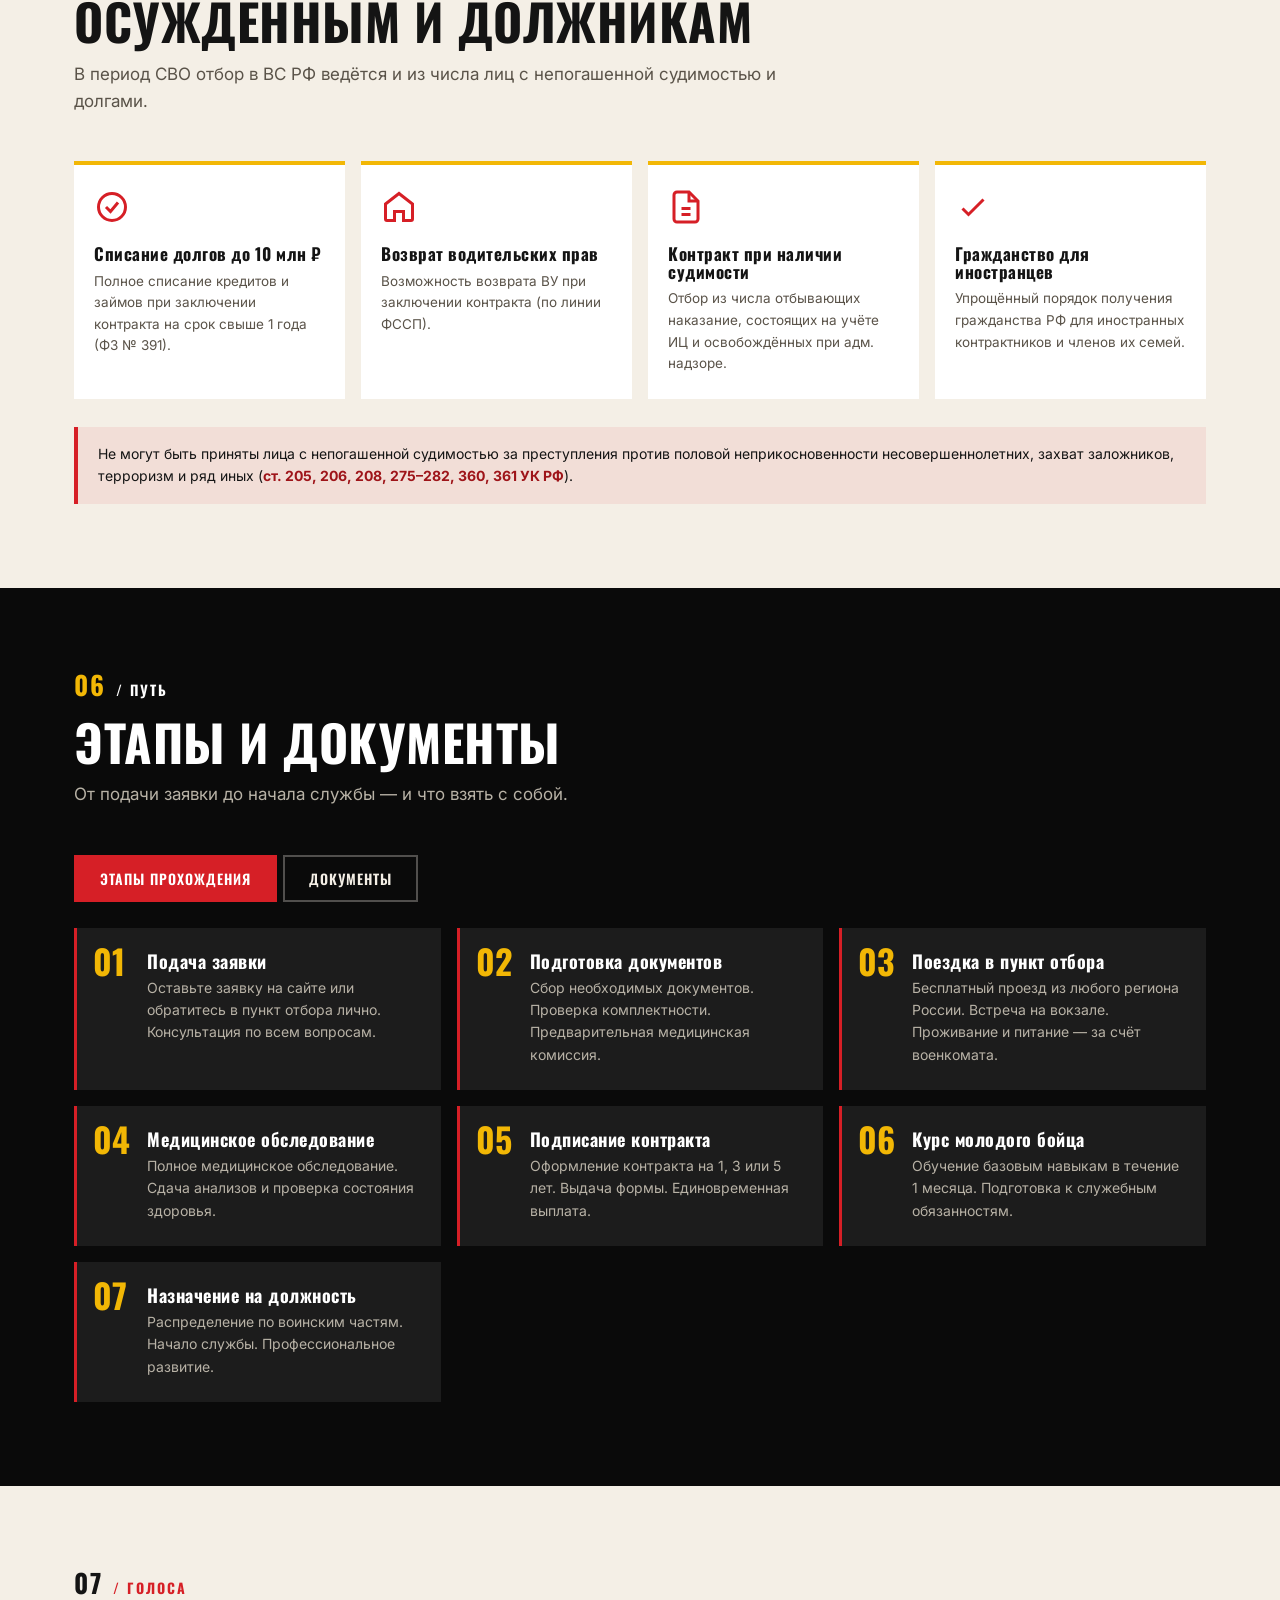
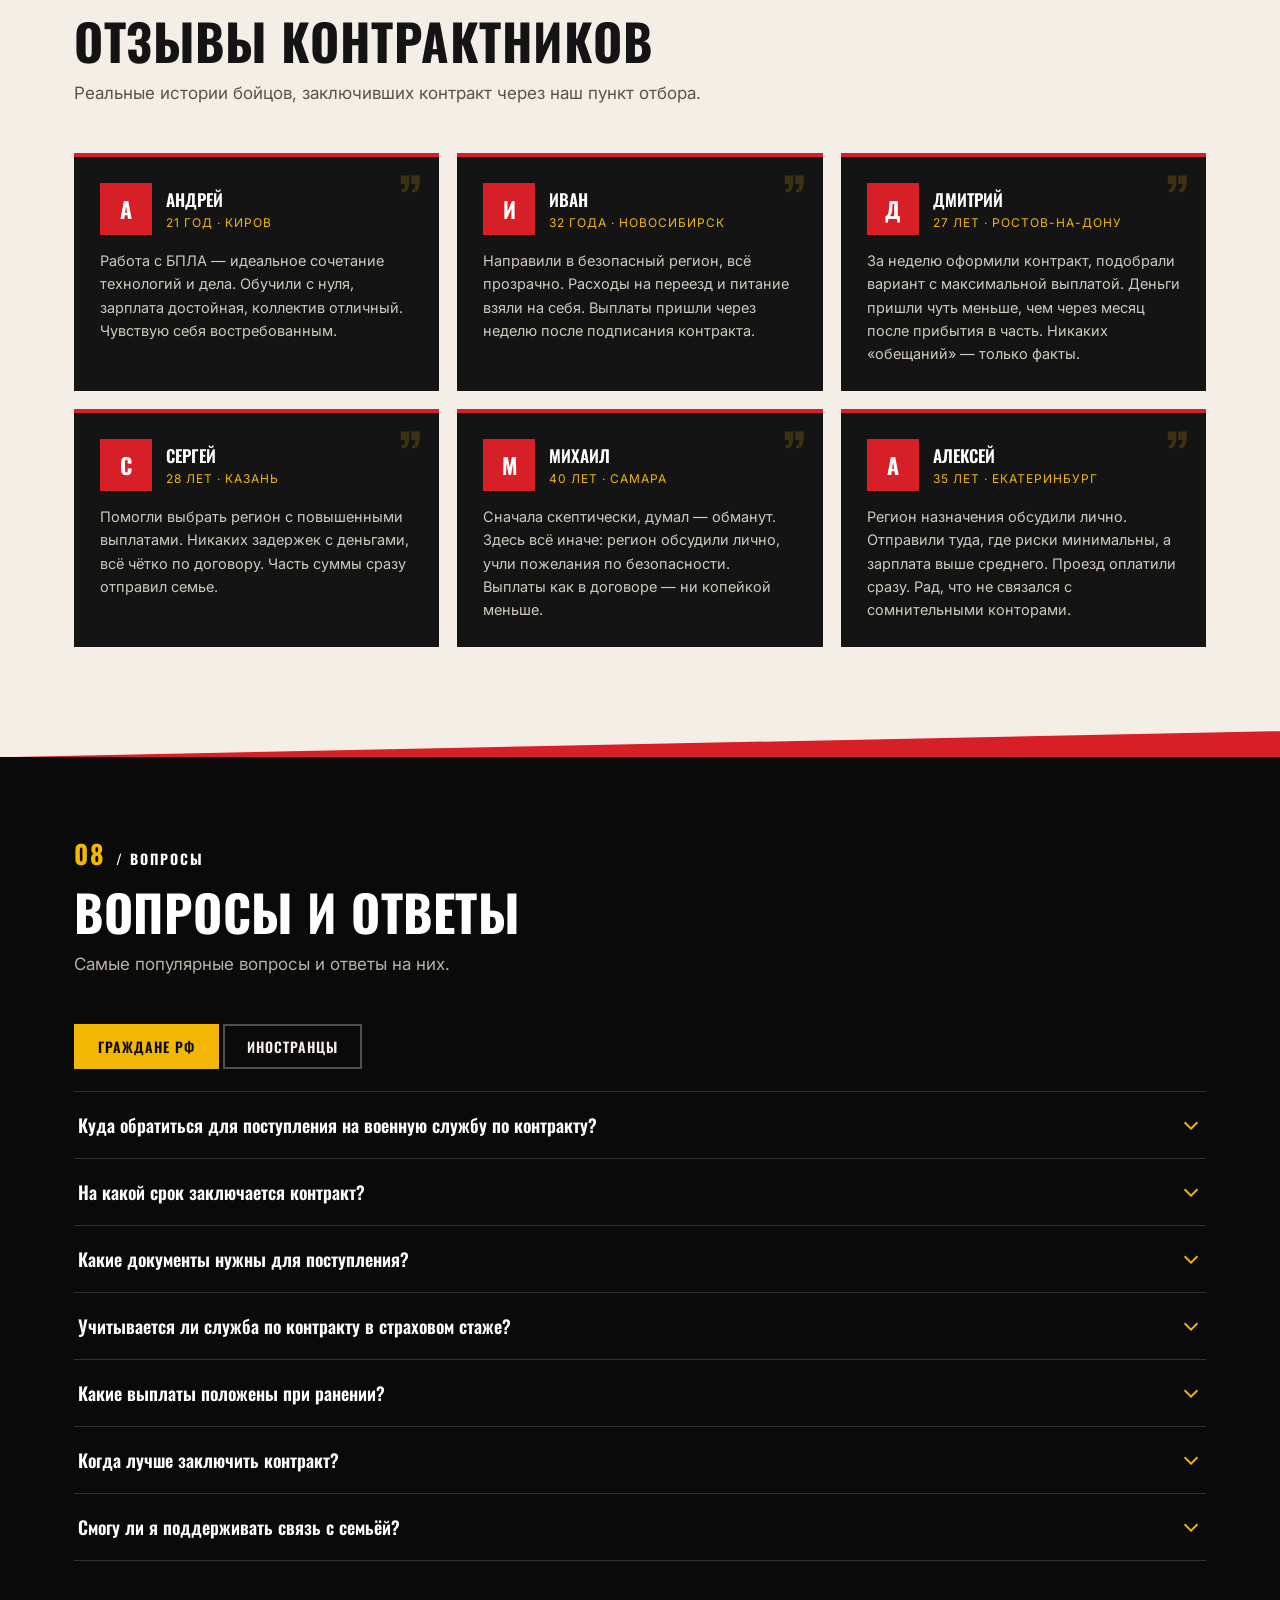
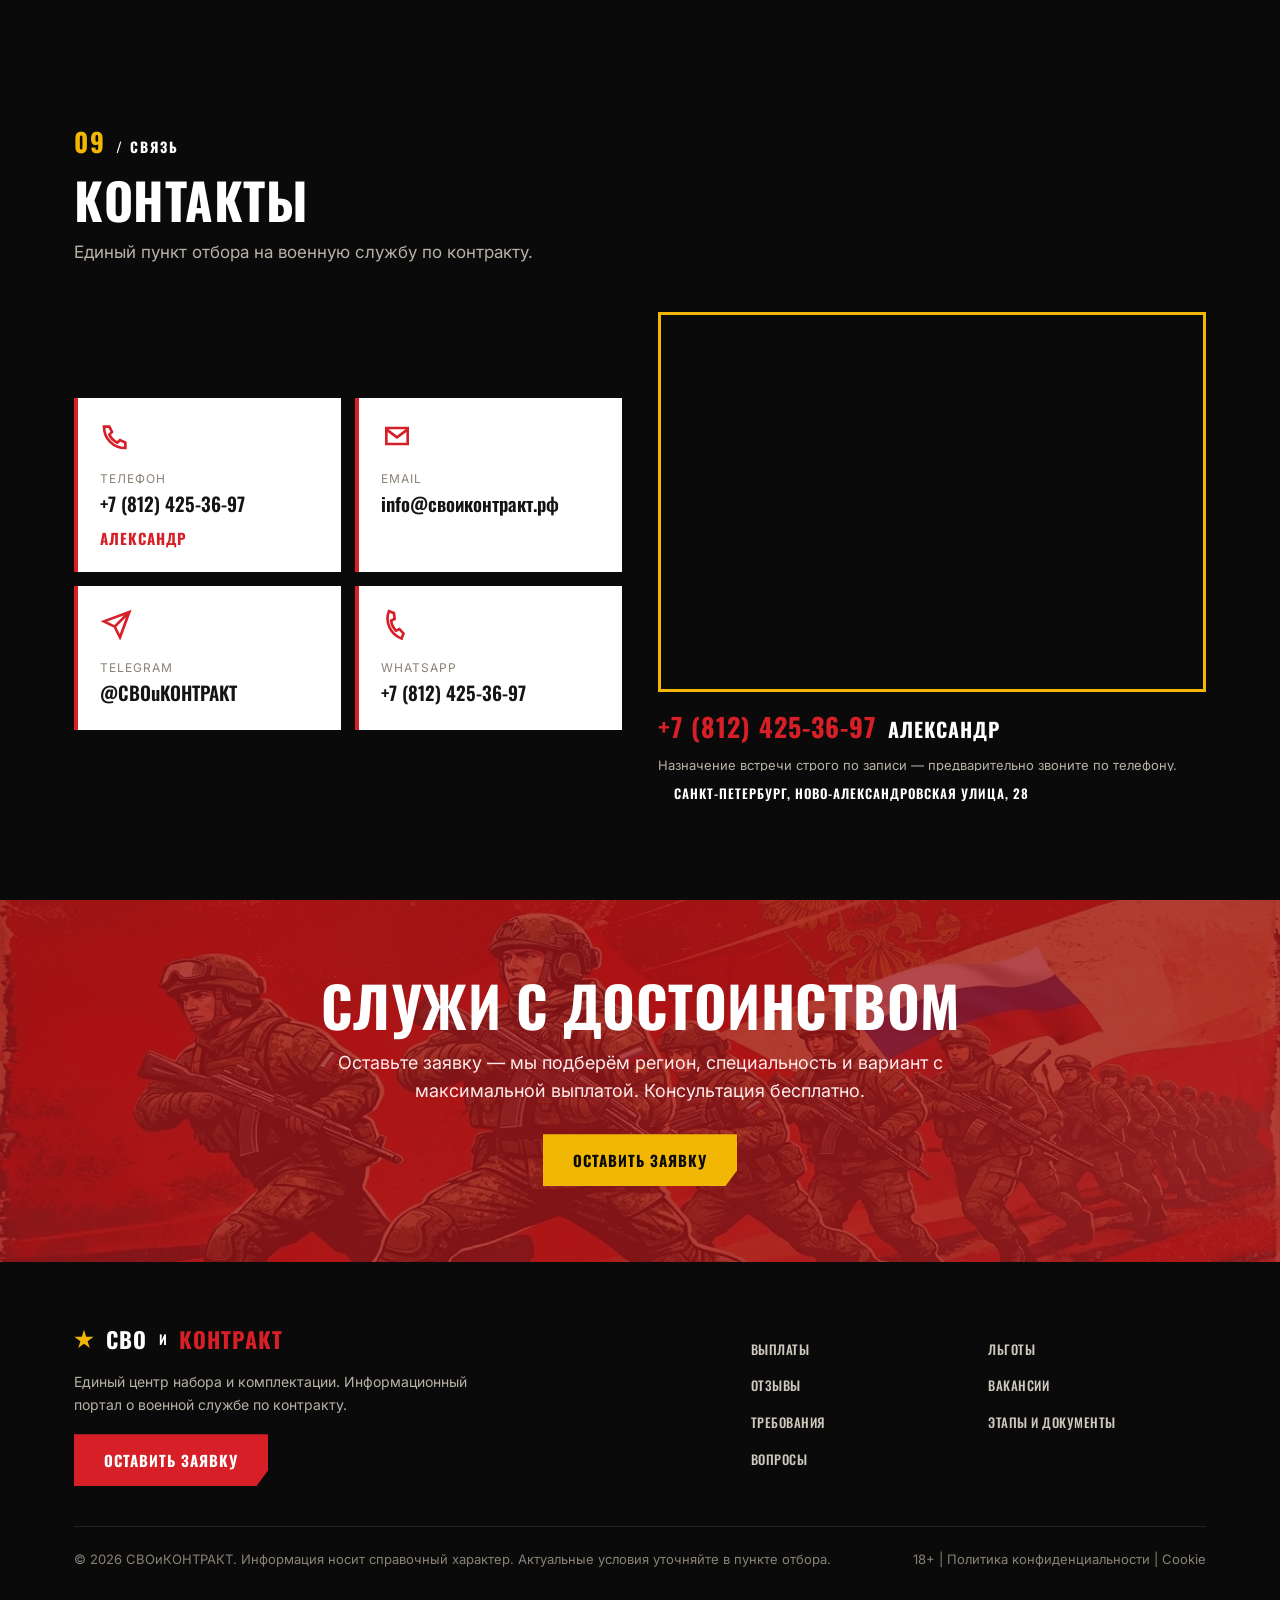
==== commit f5ff94dd: "Обновление зарплат и контента вакансий" ====
--- a/index.html
+++ b/index.html
@@ -133,7 +133,7 @@
       <div class="pay-grid reveal">
         <div class="pay-card">
           <svg class="pay-icon" viewBox="0 0 24 24" fill="none" stroke="currentColor" stroke-width="2"><path d="M12 4v16M9 8h4a3 3 0 010 6H9"/></svg>
-          <b>от 210 000 ₽</b><span>Ежемесячное довольствие</span>
+          <b>от 240 000 ₽</b><span>Ежемесячное довольствие</span>
           <p>Базовый оклад в зависимости от должности, звания и выслуги лет.</p>
         </div>
         <div class="pay-card pay-card--hl">
@@ -202,31 +202,31 @@
       <div class="vac-wrapper reveal">
         <button class="carousel-btn carousel-prev" id="carouselPrev" aria-label="Назад">‹</button>
         <div class="vac-carousel" id="vacanciesCarousel">
-          <article class="vac-card" data-cat="tech"><svg class="vac-icon" viewBox="0 0 24 24" fill="none" stroke="currentColor" stroke-width="2"><rect x="6" y="6" width="12" height="12"/><path d="M9 3v3M15 3v3M9 18v3M15 18v3M3 9h3M3 15h3M18 9h3M18 15h3"/></svg><h4>Оператор БПЛА (FPV)</h4><div class="vac-salary">от 210 000 ₽ / месяц</div><p>Управление дронами, разведка, корректировка артиллерийского огня.</p><span class="vac-tag">Обучение 3 месяца</span><span class="apply-link apply-trigger" data-specialty="uav">Подать заявку</span></article>
-          <article class="vac-card" data-cat="tech"><svg class="vac-icon" viewBox="0 0 24 24" fill="none" stroke="currentColor" stroke-width="2"><circle cx="12" cy="12" r="3"/><path d="M2 12a10 10 0 0120 0M22 12a10 10 0 00-20 0M12 2v4M12 18v4"/></svg><h4>Специалист РЭБ</h4><div class="vac-salary">от 210 000 ₽ / месяц</div><p>Подавление систем связи противника, защита от дронов.</p><span class="vac-tag">Техническая подготовка</span><span class="apply-link apply-trigger" data-specialty="reb">Подать заявку</span></article>
-          <article class="vac-card" data-cat="tech"><svg class="vac-icon" viewBox="0 0 24 24" fill="none" stroke="currentColor" stroke-width="2"><path d="M8 8l-4 4 4 4M16 8l4 4-4 4M13 6l-2 12"/></svg><h4>IT / Связист</h4><div class="vac-salary">от 210 000 ₽ / месяц</div><p>Настройка защищённых каналов связи, администрирование сетей.</p><span class="vac-tag">Офисная работа</span><span class="apply-link apply-trigger" data-specialty="it">Подать заявку</span></article>
-          <article class="vac-card" data-cat="tech"><svg class="vac-icon" viewBox="0 0 24 24" fill="none" stroke="currentColor" stroke-width="2"><path d="M2 12h20M12 2a15 15 0 010 20M12 2a15 15 0 000 20"/></svg><h4>Разведчик РЭР</h4><div class="vac-salary">от 210 000 ₽ / месяц</div><p>Радиоэлектронная разведка, перехват и анализ сигналов.</p><span class="vac-tag">Техническая подготовка</span><span class="apply-link apply-trigger" data-specialty="rer">Подать заявку</span></article>
-          <article class="vac-card" data-cat="tech"><svg class="vac-icon" viewBox="0 0 24 24" fill="none" stroke="currentColor" stroke-width="2"><path d="M3 14h18v3a1.5 1.5 0 01-1.5 1.5H4.5A1.5 1.5 0 013 17z"/><path d="M7 14v-3a3 3 0 016 0v3"/><path d="M13 11.5h8"/><path d="M5 18.5h14"/></svg><h4>Танкист (наводчик-оператор)</h4><div class="vac-salary">от 210 000 ₽ / месяц</div><p>Управление и ведение огня из танка, наведение вооружения.</p><span class="vac-tag">Боевая техника</span><span class="apply-link apply-trigger" data-specialty="tank">Подать заявку</span></article>
-          <article class="vac-card" data-cat="tech"><svg class="vac-icon" viewBox="0 0 24 24" fill="none" stroke="currentColor" stroke-width="2"><circle cx="12" cy="12" r="9"/><circle cx="12" cy="12" r="3.5"/><path d="M12 2v4M12 18v4M2 12h4M18 12h4"/></svg><h4>Оператор ПТРК</h4><div class="vac-salary">от 210 000 ₽ / месяц</div><p>Работа с противотанковыми ракетными комплексами.</p><span class="vac-tag">Высокая точность</span><span class="apply-link apply-trigger" data-specialty="ptrk">Подать заявку</span></article>
-          <article class="vac-card" data-cat="tech"><svg class="vac-icon" viewBox="0 0 24 24" fill="none" stroke="currentColor" stroke-width="2"><path d="M12 3l8 3v6c0 5-3.5 8-8 9-4.5-1-8-4-8-9V6z"/></svg><h4>Специалист РХБЗ</h4><div class="vac-salary">от 210 000 ₽ / месяц</div><p>Радиационная, химическая и биологическая защита войск.</p><span class="vac-tag">Специальная подготовка</span><span class="apply-link apply-trigger" data-specialty="rhbz">Подать заявку</span></article>
-          <article class="vac-card" data-cat="combat"><svg class="vac-icon" viewBox="0 0 24 24" fill="none" stroke="currentColor" stroke-width="2"><circle cx="12" cy="12" r="9"/><circle cx="12" cy="12" r="3.5"/></svg><h4>Стрелок-штурмовик</h4><div class="vac-salary">от 210 000 ₽ / месяц</div><p>Выполнение боевых задач в составе штурмовых групп.</p><span class="vac-tag">Боевая подготовка</span><span class="apply-link apply-trigger" data-specialty="assault">Подать заявку</span></article>
-          <article class="vac-card" data-cat="combat"><svg class="vac-icon" viewBox="0 0 24 24" fill="none" stroke="currentColor" stroke-width="2"><circle cx="12" cy="12" r="9"/><circle cx="12" cy="12" r="3.5"/><path d="M12 3v3M12 18v3"/></svg><h4>Снайпер</h4><div class="vac-salary">от 210 000 ₽ / месяц</div><p>Точечная борьба с живой силой и техникой противника.</p><span class="vac-tag">Высокая точность</span><span class="apply-link apply-trigger" data-specialty="sniper">Подать заявку</span></article>
-          <article class="vac-card" data-cat="combat"><svg class="vac-icon" viewBox="0 0 24 24" fill="none" stroke="currentColor" stroke-width="2"><circle cx="12" cy="12" r="9"/><circle cx="12" cy="12" r="3.5"/><path d="M12 3v3M12 18v3M3 12h3M18 12h3"/></svg><h4>Артиллерист</h4><div class="vac-salary">от 210 000 ₽ / месяц</div><p>Расчёт данных для стрельбы, наведение артиллерийских систем.</p><span class="vac-tag">Математические навыки</span><span class="apply-link apply-trigger" data-specialty="artillery">Подать заявку</span></article>
-          <article class="vac-card" data-cat="combat"><svg class="vac-icon" viewBox="0 0 24 24" fill="none" stroke="currentColor" stroke-width="2"><path d="M12 2l3 7v9a2 2 0 01-2 2h-2a2 2 0 01-2-2V9z"/><path d="M9 18l-3 3M15 18l3 3"/><path d="M9 12h6"/></svg><h4>Гранатомётчик</h4><div class="vac-salary">от 210 000 ₽ / месяц</div><p>Поражение живой силы и техники из гранатомётов.</p><span class="vac-tag">Боевая подготовка</span><span class="apply-link apply-trigger" data-specialty="grenade">Подать заявку</span></article>
-          <article class="vac-card" data-cat="combat"><svg class="vac-icon" viewBox="0 0 24 24" fill="none" stroke="currentColor" stroke-width="2"><path d="M3 8l9-3 9 3-9 3z"/><path d="M3 8v8l9 3 9-3V8"/></svg><h4>Пулемётчик</h4><div class="vac-salary">от 210 000 ₽ / месяц</div><p>Поддержка огнём, удержание рубежей, уничтожение целей.</p><span class="vac-tag">Боевая подготовка</span><span class="apply-link apply-trigger" data-specialty="mg">Подать заявку</span></article>
-          <article class="vac-card" data-cat="combat"><svg class="vac-icon" viewBox="0 0 24 24" fill="none" stroke="currentColor" stroke-width="2"><circle cx="11" cy="11" r="7"/><path d="M21 21l-4-4"/></svg><h4>Разведчик</h4><div class="vac-salary">от 210 000 ₽ / месяц</div><p>Скрытое наблюдение, поиск и обнаружение противника.</p><span class="vac-tag">Спецподготовка</span><span class="apply-link apply-trigger" data-specialty="recon">Подать заявку</span></article>
-          <article class="vac-card" data-cat="combat"><svg class="vac-icon" viewBox="0 0 24 24" fill="none" stroke="currentColor" stroke-width="2"><path d="M12 2a7 7 0 00-7 7c0 4 3 7 7 13 4-6 7-9 7-13a7 7 0 00-7-7z"/><path d="M9 9l2 2 4-4"/></svg><h4>Десантник (ВДВ)</h4><div class="vac-salary">от 210 000 ₽ / месяц</div><p>Десантирование, захват и удержание ключевых рубежей.</p><span class="vac-tag">Прыжки с парашютом</span><span class="apply-link apply-trigger" data-specialty="vdv">Подать заявку</span></article>
-          <article class="vac-card" data-cat="combat"><svg class="vac-icon" viewBox="0 0 24 24" fill="none" stroke="currentColor" stroke-width="2"><circle cx="12" cy="12" r="9"/><circle cx="12" cy="12" r="3.5"/><path d="M3 12h3M18 12h3"/></svg><h4>Стрелок</h4><div class="vac-salary">от 210 000 ₽ / месяц</div><p>Охрана, патрулирование и выполнение задач по назначению.</p><span class="vac-tag">Боевая подготовка</span><span class="apply-link apply-trigger" data-specialty="shooter">Подать заявку</span></article>
-          <article class="vac-card" data-cat="support"><svg class="vac-icon" viewBox="0 0 24 24" fill="none" stroke="currentColor" stroke-width="2"><circle cx="7.5" cy="7.5" r="3.4"/><circle cx="7.5" cy="7.5" r="1.6"/><path d="M9.6 9.6 20 20"/></svg><h4>Механик-водитель</h4><div class="vac-salary">от 210 000 ₽ / месяц</div><p>Управление и обслуживание бронетехники (танки, БМП, БТР).</p><span class="vac-tag">Категории C, D, E</span><span class="apply-link apply-trigger" data-specialty="mechanic">Подать заявку</span></article>
-          <article class="vac-card" data-cat="support"><svg class="vac-icon" viewBox="0 0 24 24" fill="none" stroke="currentColor" stroke-width="2"><circle cx="12" cy="12" r="9"/><circle cx="12" cy="12" r="2.5"/><path d="M12 9.5V3.5M10.4 13.6 5 17M13.6 13.6 19 17"/></svg><h4>Водитель</h4><div class="vac-salary">от 210 000 ₽ / месяц</div><p>Перевозка личного состава, боеприпасов, МТС.</p><span class="vac-tag">Категория C, E</span><span class="apply-link apply-trigger" data-specialty="driver">Подать заявку</span></article>
-          <article class="vac-card" data-cat="support"><svg class="vac-icon" viewBox="0 0 24 24" fill="none" stroke="currentColor" stroke-width="2"><path d="M4 10h16v7a2 2 0 01-2 2H6a2 2 0 01-2-2z"/><path d="M2 10h20"/><path d="M4 12.5c-1.4.2-2 1-2 1.8"/><path d="M20 12.5c1.4.2 2 1 2 1.8"/></svg><h4>Повар</h4><div class="vac-salary">от 210 000 ₽ / месяц</div><p>Организация питания для военнослужащих.</p><span class="vac-tag">Профессиональное обучение</span><span class="apply-link apply-trigger" data-specialty="cook">Подать заявку</span></article>
-          <article class="vac-card" data-cat="support"><svg class="vac-icon" viewBox="0 0 24 24" fill="none" stroke="currentColor" stroke-width="2"><path d="M12 3v18M5 8l7-5 7 5M5 8v8l7 5 7-5V8"/></svg><h4>Сапёр</h4><div class="vac-salary">от 210 000 ₽ / месяц</div><p>Инженерная разведка, минирование и разминирование.</p><span class="vac-tag">Спецподготовка</span><span class="apply-link apply-trigger" data-specialty="saper">Подать заявку</span></article>
-          <article class="vac-card" data-cat="support"><svg class="vac-icon" viewBox="0 0 24 24" fill="none" stroke="currentColor" stroke-width="2"><path d="M12 2l3 7h7l-5.5 4 2 7L12 16l-6.5 4 2-7L2 9h7z"/></svg><h4>Стрелок-зенитчик (ПВО)</h4><div class="vac-salary">от 210 000 ₽ / месяц</div><p>Прикрытие войск от ударов с воздуха, работа с ЗРК.</p><span class="vac-tag">ПВО</span><span class="apply-link apply-trigger" data-specialty="pvo">Подать заявку</span></article>
-          <article class="vac-card" data-cat="support"><svg class="vac-icon" viewBox="0 0 24 24" fill="none" stroke="currentColor" stroke-width="2"><path d="M3 5c0 9 7 16 16 16l0-4-4-2-2 2a12 12 0 01-6-6l2-2-2-4z"/></svg><h4>Радист-связист</h4><div class="vac-salary">от 210 000 ₽ / месяц</div><p>Обеспечение устойчивой связи подразделений в полевых условиях.</p><span class="vac-tag">Связь</span><span class="apply-link apply-trigger" data-specialty="radio">Подать заявку</span></article>
-          <article class="vac-card" data-cat="support"><svg class="vac-icon" viewBox="0 0 24 24" fill="none" stroke="currentColor" stroke-width="2"><path d="M3 7l9-4 9 4-9 4z"/><path d="M3 7v10l9 4 9-4V7"/></svg><h4>Специалист МТО</h4><div class="vac-salary">от 210 000 ₽ / месяц</div><p>Материально-техническое обеспечение, снабжение, склад.</p><span class="vac-tag">Тыловая служба</span><span class="apply-link apply-trigger" data-specialty="mto">Подать заявку</span></article>
-          <article class="vac-card" data-cat="support"><svg class="vac-icon" viewBox="0 0 24 24" fill="none" stroke="currentColor" stroke-width="2"><path d="M14 7a4 4 0 00-5 5l-6 6 3 3 6-6a4 4 0 005-5l-2 2-3-1-1-3z"/></svg><h4>Слесарь-ремонтник</h4><div class="vac-salary">от 210 000 ₽ / месяц</div><p>Ремонт и обслуживание вооружения и военной техники.</p><span class="vac-tag">Ремонт техники</span><span class="apply-link apply-trigger" data-specialty="repair">Подать заявку</span></article>
-          <article class="vac-card" data-cat="medical"><svg class="vac-icon" viewBox="0 0 24 24" fill="none" stroke="currentColor" stroke-width="2"><path d="M3 12h4l2-5 4 10 2-5h6"/></svg><h4>Врач / Фельдшер</h4><div class="vac-salary">от 210 000 ₽ / месяц</div><p>Оказание первой помощи, медицинское сопровождение подразделений.</p><span class="vac-tag">Медицинское образование</span><span class="apply-link apply-trigger" data-specialty="doctor">Подать заявку</span></article>
-          <article class="vac-card" data-cat="medical"><svg class="vac-icon" viewBox="0 0 24 24" fill="none" stroke="currentColor" stroke-width="2"><path d="M11 3l-8 11h6l-2 7 8-11h-6z"/></svg><h4>Санитарный инструктор</h4><div class="vac-salary">от 210 000 ₽ / месяц</div><p>Эвакуация раненых, первая помощь и сопровождение в бою.</p><span class="vac-tag">Медицина</span><span class="apply-link apply-trigger" data-specialty="saninstr">Подать заявку</span></article>
+          <article class="vac-card" data-cat="tech"><svg class="vac-icon" viewBox="0 0 24 24" fill="none" stroke="currentColor" stroke-width="2"><rect x="6" y="6" width="12" height="12"/><path d="M9 3v3M15 3v3M9 18v3M15 18v3M3 9h3M3 15h3M18 9h3M18 15h3"/></svg><h4>Оператор БПЛА (FPV)</h4><div class="vac-salary">от 240 000 ₽ / месяц</div><p>Управление дронами, разведка, корректировка артиллерийского огня.</p><span class="vac-tag">Обучение 3 месяца</span><span class="apply-link apply-trigger" data-specialty="uav">Подать заявку</span></article>
+          <article class="vac-card" data-cat="tech"><svg class="vac-icon" viewBox="0 0 24 24" fill="none" stroke="currentColor" stroke-width="2"><circle cx="12" cy="12" r="3"/><path d="M2 12a10 10 0 0120 0M22 12a10 10 0 00-20 0M12 2v4M12 18v4"/></svg><h4>Специалист РЭБ</h4><div class="vac-salary">от 240 000 ₽ / месяц</div><p>Подавление систем связи противника, защита от дронов.</p><span class="vac-tag">Техническая подготовка</span><span class="apply-link apply-trigger" data-specialty="reb">Подать заявку</span></article>
+          <article class="vac-card" data-cat="tech"><svg class="vac-icon" viewBox="0 0 24 24" fill="none" stroke="currentColor" stroke-width="2"><path d="M8 8l-4 4 4 4M16 8l4 4-4 4M13 6l-2 12"/></svg><h4>IT / Связист</h4><div class="vac-salary">от 240 000 ₽ / месяц</div><p>Настройка защищённых каналов связи, администрирование сетей.</p><span class="vac-tag">Офисная работа</span><span class="apply-link apply-trigger" data-specialty="it">Подать заявку</span></article>
+          <article class="vac-card" data-cat="tech"><svg class="vac-icon" viewBox="0 0 24 24" fill="none" stroke="currentColor" stroke-width="2"><path d="M2 12h20M12 2a15 15 0 010 20M12 2a15 15 0 000 20"/></svg><h4>Разведчик РЭР</h4><div class="vac-salary">от 240 000 ₽ / месяц</div><p>Радиоэлектронная разведка, перехват и анализ сигналов.</p><span class="vac-tag">Техническая подготовка</span><span class="apply-link apply-trigger" data-specialty="rer">Подать заявку</span></article>
+          <article class="vac-card" data-cat="tech"><svg class="vac-icon" viewBox="0 0 24 24" fill="none" stroke="currentColor" stroke-width="2"><path d="M3 14h18v3a1.5 1.5 0 01-1.5 1.5H4.5A1.5 1.5 0 013 17z"/><path d="M7 14v-3a3 3 0 016 0v3"/><path d="M13 11.5h8"/><path d="M5 18.5h14"/></svg><h4>Танкист (наводчик-оператор)</h4><div class="vac-salary">от 240 000 ₽ / месяц</div><p>Управление и ведение огня из танка, наведение вооружения.</p><span class="vac-tag">Боевая техника</span><span class="apply-link apply-trigger" data-specialty="tank">Подать заявку</span></article>
+          <article class="vac-card" data-cat="tech"><svg class="vac-icon" viewBox="0 0 24 24" fill="none" stroke="currentColor" stroke-width="2"><circle cx="12" cy="12" r="9"/><circle cx="12" cy="12" r="3.5"/><path d="M12 2v4M12 18v4M2 12h4M18 12h4"/></svg><h4>Оператор ПТРК</h4><div class="vac-salary">от 240 000 ₽ / месяц</div><p>Работа с противотанковыми ракетными комплексами.</p><span class="vac-tag">Высокая точность</span><span class="apply-link apply-trigger" data-specialty="ptrk">Подать заявку</span></article>
+          <article class="vac-card" data-cat="tech"><svg class="vac-icon" viewBox="0 0 24 24" fill="none" stroke="currentColor" stroke-width="2"><path d="M12 3l8 3v6c0 5-3.5 8-8 9-4.5-1-8-4-8-9V6z"/></svg><h4>Специалист РХБЗ</h4><div class="vac-salary">от 240 000 ₽ / месяц</div><p>Радиационная, химическая и биологическая защита войск.</p><span class="vac-tag">Специальная подготовка</span><span class="apply-link apply-trigger" data-specialty="rhbz">Подать заявку</span></article>
+          <article class="vac-card" data-cat="combat"><svg class="vac-icon" viewBox="0 0 24 24" fill="none" stroke="currentColor" stroke-width="2"><circle cx="12" cy="12" r="9"/><circle cx="12" cy="12" r="3.5"/></svg><h4>Стрелок-штурмовик</h4><div class="vac-salary">от 240 000 ₽ / месяц</div><p>Выполнение боевых задач в составе штурмовых групп.</p><span class="vac-tag">Боевая подготовка</span><span class="apply-link apply-trigger" data-specialty="assault">Подать заявку</span></article>
+          <article class="vac-card" data-cat="combat"><svg class="vac-icon" viewBox="0 0 24 24" fill="none" stroke="currentColor" stroke-width="2"><circle cx="12" cy="12" r="9"/><circle cx="12" cy="12" r="3.5"/><path d="M12 3v3M12 18v3"/></svg><h4>Снайпер</h4><div class="vac-salary">от 240 000 ₽ / месяц</div><p>Точечная борьба с живой силой и техникой противника.</p><span class="vac-tag">Высокая точность</span><span class="apply-link apply-trigger" data-specialty="sniper">Подать заявку</span></article>
+          <article class="vac-card" data-cat="combat"><svg class="vac-icon" viewBox="0 0 24 24" fill="none" stroke="currentColor" stroke-width="2"><circle cx="12" cy="12" r="9"/><circle cx="12" cy="12" r="3.5"/><path d="M12 3v3M12 18v3M3 12h3M18 12h3"/></svg><h4>Артиллерист</h4><div class="vac-salary">от 240 000 ₽ / месяц</div><p>Расчёт данных для стрельбы, наведение артиллерийских систем.</p><span class="vac-tag">Математические навыки</span><span class="apply-link apply-trigger" data-specialty="artillery">Подать заявку</span></article>
+          <article class="vac-card" data-cat="combat"><svg class="vac-icon" viewBox="0 0 24 24" fill="none" stroke="currentColor" stroke-width="2"><path d="M12 2l3 7v9a2 2 0 01-2 2h-2a2 2 0 01-2-2V9z"/><path d="M9 18l-3 3M15 18l3 3"/><path d="M9 12h6"/></svg><h4>Гранатомётчик</h4><div class="vac-salary">от 240 000 ₽ / месяц</div><p>Поражение живой силы и техники из гранатомётов.</p><span class="vac-tag">Боевая подготовка</span><span class="apply-link apply-trigger" data-specialty="grenade">Подать заявку</span></article>
+          <article class="vac-card" data-cat="combat"><svg class="vac-icon" viewBox="0 0 24 24" fill="none" stroke="currentColor" stroke-width="2"><path d="M3 8l9-3 9 3-9 3z"/><path d="M3 8v8l9 3 9-3V8"/></svg><h4>Пулемётчик</h4><div class="vac-salary">от 240 000 ₽ / месяц</div><p>Поддержка огнём, удержание рубежей, уничтожение целей.</p><span class="vac-tag">Боевая подготовка</span><span class="apply-link apply-trigger" data-specialty="mg">Подать заявку</span></article>
+          <article class="vac-card" data-cat="combat"><svg class="vac-icon" viewBox="0 0 24 24" fill="none" stroke="currentColor" stroke-width="2"><circle cx="11" cy="11" r="7"/><path d="M21 21l-4-4"/></svg><h4>Разведчик</h4><div class="vac-salary">от 240 000 ₽ / месяц</div><p>Скрытое наблюдение, поиск и обнаружение противника.</p><span class="vac-tag">Спецподготовка</span><span class="apply-link apply-trigger" data-specialty="recon">Подать заявку</span></article>
+          <article class="vac-card" data-cat="combat"><svg class="vac-icon" viewBox="0 0 24 24" fill="none" stroke="currentColor" stroke-width="2"><path d="M12 2a7 7 0 00-7 7c0 4 3 7 7 13 4-6 7-9 7-13a7 7 0 00-7-7z"/><path d="M9 9l2 2 4-4"/></svg><h4>Десантник (ВДВ)</h4><div class="vac-salary">от 240 000 ₽ / месяц</div><p>Десантирование, захват и удержание ключевых рубежей.</p><span class="vac-tag">Прыжки с парашютом</span><span class="apply-link apply-trigger" data-specialty="vdv">Подать заявку</span></article>
+          <article class="vac-card" data-cat="combat"><svg class="vac-icon" viewBox="0 0 24 24" fill="none" stroke="currentColor" stroke-width="2"><circle cx="12" cy="12" r="9"/><circle cx="12" cy="12" r="3.5"/><path d="M3 12h3M18 12h3"/></svg><h4>Стрелок</h4><div class="vac-salary">от 240 000 ₽ / месяц</div><p>Охрана, патрулирование и выполнение задач по назначению.</p><span class="vac-tag">Боевая подготовка</span><span class="apply-link apply-trigger" data-specialty="shooter">Подать заявку</span></article>
+          <article class="vac-card" data-cat="support"><svg class="vac-icon" viewBox="0 0 24 24" fill="none" stroke="currentColor" stroke-width="2"><circle cx="7.5" cy="7.5" r="3.4"/><circle cx="7.5" cy="7.5" r="1.6"/><path d="M9.6 9.6 20 20"/></svg><h4>Механик-водитель</h4><div class="vac-salary">от 240 000 ₽ / месяц</div><p>Управление и обслуживание бронетехники (танки, БМП, БТР).</p><span class="vac-tag">Категории C, D, E</span><span class="apply-link apply-trigger" data-specialty="mechanic">Подать заявку</span></article>
+          <article class="vac-card" data-cat="support"><svg class="vac-icon" viewBox="0 0 24 24" fill="none" stroke="currentColor" stroke-width="2"><circle cx="12" cy="12" r="9"/><circle cx="12" cy="12" r="2.5"/><path d="M12 9.5V3.5M10.4 13.6 5 17M13.6 13.6 19 17"/></svg><h4>Водитель</h4><div class="vac-salary">от 240 000 ₽ / месяц</div><p>Перевозка личного состава, боеприпасов, МТС.</p><span class="vac-tag">Категория C, E</span><span class="apply-link apply-trigger" data-specialty="driver">Подать заявку</span></article>
+          <article class="vac-card" data-cat="support"><svg class="vac-icon" viewBox="0 0 24 24" fill="none" stroke="currentColor" stroke-width="2"><path d="M4 10h16v7a2 2 0 01-2 2H6a2 2 0 01-2-2z"/><path d="M2 10h20"/><path d="M4 12.5c-1.4.2-2 1-2 1.8"/><path d="M20 12.5c1.4.2 2 1 2 1.8"/></svg><h4>Повар</h4><div class="vac-salary">от 240 000 ₽ / месяц</div><p>Организация питания для военнослужащих.</p><span class="vac-tag">Профессиональное обучение</span><span class="apply-link apply-trigger" data-specialty="cook">Подать заявку</span></article>
+          <article class="vac-card" data-cat="support"><svg class="vac-icon" viewBox="0 0 24 24" fill="none" stroke="currentColor" stroke-width="2"><path d="M12 3v18M5 8l7-5 7 5M5 8v8l7 5 7-5V8"/></svg><h4>Сапёр</h4><div class="vac-salary">от 240 000 ₽ / месяц</div><p>Инженерная разведка, минирование и разминирование.</p><span class="vac-tag">Спецподготовка</span><span class="apply-link apply-trigger" data-specialty="saper">Подать заявку</span></article>
+          <article class="vac-card" data-cat="support"><svg class="vac-icon" viewBox="0 0 24 24" fill="none" stroke="currentColor" stroke-width="2"><path d="M12 2l3 7h7l-5.5 4 2 7L12 16l-6.5 4 2-7L2 9h7z"/></svg><h4>Стрелок-зенитчик (ПВО)</h4><div class="vac-salary">от 240 000 ₽ / месяц</div><p>Прикрытие войск от ударов с воздуха, работа с ЗРК.</p><span class="vac-tag">ПВО</span><span class="apply-link apply-trigger" data-specialty="pvo">Подать заявку</span></article>
+          <article class="vac-card" data-cat="support"><svg class="vac-icon" viewBox="0 0 24 24" fill="none" stroke="currentColor" stroke-width="2"><path d="M3 5c0 9 7 16 16 16l0-4-4-2-2 2a12 12 0 01-6-6l2-2-2-4z"/></svg><h4>Радист-связист</h4><div class="vac-salary">от 240 000 ₽ / месяц</div><p>Обеспечение устойчивой связи подразделений в полевых условиях.</p><span class="vac-tag">Связь</span><span class="apply-link apply-trigger" data-specialty="radio">Подать заявку</span></article>
+          <article class="vac-card" data-cat="support"><svg class="vac-icon" viewBox="0 0 24 24" fill="none" stroke="currentColor" stroke-width="2"><path d="M3 7l9-4 9 4-9 4z"/><path d="M3 7v10l9 4 9-4V7"/></svg><h4>Специалист МТО</h4><div class="vac-salary">от 240 000 ₽ / месяц</div><p>Материально-техническое обеспечение, снабжение, склад.</p><span class="vac-tag">Тыловая служба</span><span class="apply-link apply-trigger" data-specialty="mto">Подать заявку</span></article>
+          <article class="vac-card" data-cat="support"><svg class="vac-icon" viewBox="0 0 24 24" fill="none" stroke="currentColor" stroke-width="2"><path d="M14 7a4 4 0 00-5 5l-6 6 3 3 6-6a4 4 0 005-5l-2 2-3-1-1-3z"/></svg><h4>Слесарь-ремонтник</h4><div class="vac-salary">от 240 000 ₽ / месяц</div><p>Ремонт и обслуживание вооружения и военной техники.</p><span class="vac-tag">Ремонт техники</span><span class="apply-link apply-trigger" data-specialty="repair">Подать заявку</span></article>
+          <article class="vac-card" data-cat="medical"><svg class="vac-icon" viewBox="0 0 24 24" fill="none" stroke="currentColor" stroke-width="2"><path d="M3 12h4l2-5 4 10 2-5h6"/></svg><h4>Врач / Фельдшер</h4><div class="vac-salary">от 240 000 ₽ / месяц</div><p>Оказание первой помощи, медицинское сопровождение подразделений.</p><span class="vac-tag">Медицинское образование</span><span class="apply-link apply-trigger" data-specialty="doctor">Подать заявку</span></article>
+          <article class="vac-card" data-cat="medical"><svg class="vac-icon" viewBox="0 0 24 24" fill="none" stroke="currentColor" stroke-width="2"><path d="M11 3l-8 11h6l-2 7 8-11h-6z"/></svg><h4>Санитарный инструктор</h4><div class="vac-salary">от 240 000 ₽ / месяц</div><p>Эвакуация раненых, первая помощь и сопровождение в бою.</p><span class="vac-tag">Медицина</span><span class="apply-link apply-trigger" data-specialty="saninstr">Подать заявку</span></article>
 
         </div>
         <button class="carousel-btn carousel-next" id="carouselNext" aria-label="Вперёд">›</button>
@@ -372,7 +372,7 @@
         <div class="cont-cards">
           <div class="cont-card"><svg class="cont-icon" viewBox="0 0 24 24" fill="none" stroke="currentColor" stroke-width="2"><path d="M3 5c0 9 7 16 16 16l0-4-4-2-2 2a12 12 0 01-6-6l2-2-2-4z"/></svg><div class="cont-label">Телефон</div><a class="cont-value" href="tel:+78124253697">+7 (812) 425-36-97</a><div class="cont-person">Александр</div></div>
           <div class="cont-card"><svg class="cont-icon" viewBox="0 0 24 24" fill="none" stroke="currentColor" stroke-width="2"><path d="M4 6h16v12H4z"/><path d="M4 7l8 6 8-6"/></svg><div class="cont-label">Email</div><a class="cont-value" href="mailto:info@своиконтракт.рф">info@своиконтракт.рф</a></div>
-          <div class="cont-card"><svg class="cont-icon" viewBox="0 0 24 24" fill="none" stroke="currentColor" stroke-width="2"><path d="M22 3L11 14M22 3l-7 19-4-8-8-4 19-7z"/></svg><div class="cont-label">Telegram</div><a class="cont-value" href="https://t.me/contract_svo" target="_blank" rel="noopener noreferrer">@CBOuKOHTPAKT</a></div>
+          <div class="cont-card"><svg class="cont-icon" viewBox="0 0 24 24" fill="none" stroke="currentColor" stroke-width="2"><path d="M22 3L11 14M22 3l-7 19-4-8-8-4 19-7z"/></svg><div class="cont-label">Telegram</div><a class="cont-value" href="https://t.me/cboukohtpakt" target="_blank" rel="noopener noreferrer">@CBOuKOHTPAKT</a></div>
           <div class="cont-card"><svg class="cont-icon" viewBox="0 0 24 24" fill="none" stroke="currentColor" stroke-width="2"><path d="M3 5c0 9 7 16 16 16l0-4-4-2-2 2a12 12 0 01-6-6l2-2-2-4z" transform="rotate(20 12 12)"/></svg><div class="cont-label">WhatsApp</div><a class="cont-value" href="https://wa.me/78124253697" target="_blank" rel="noopener noreferrer">+7 (812) 425-36-97</a></div>
         </div>
         <div class="cont-map">
